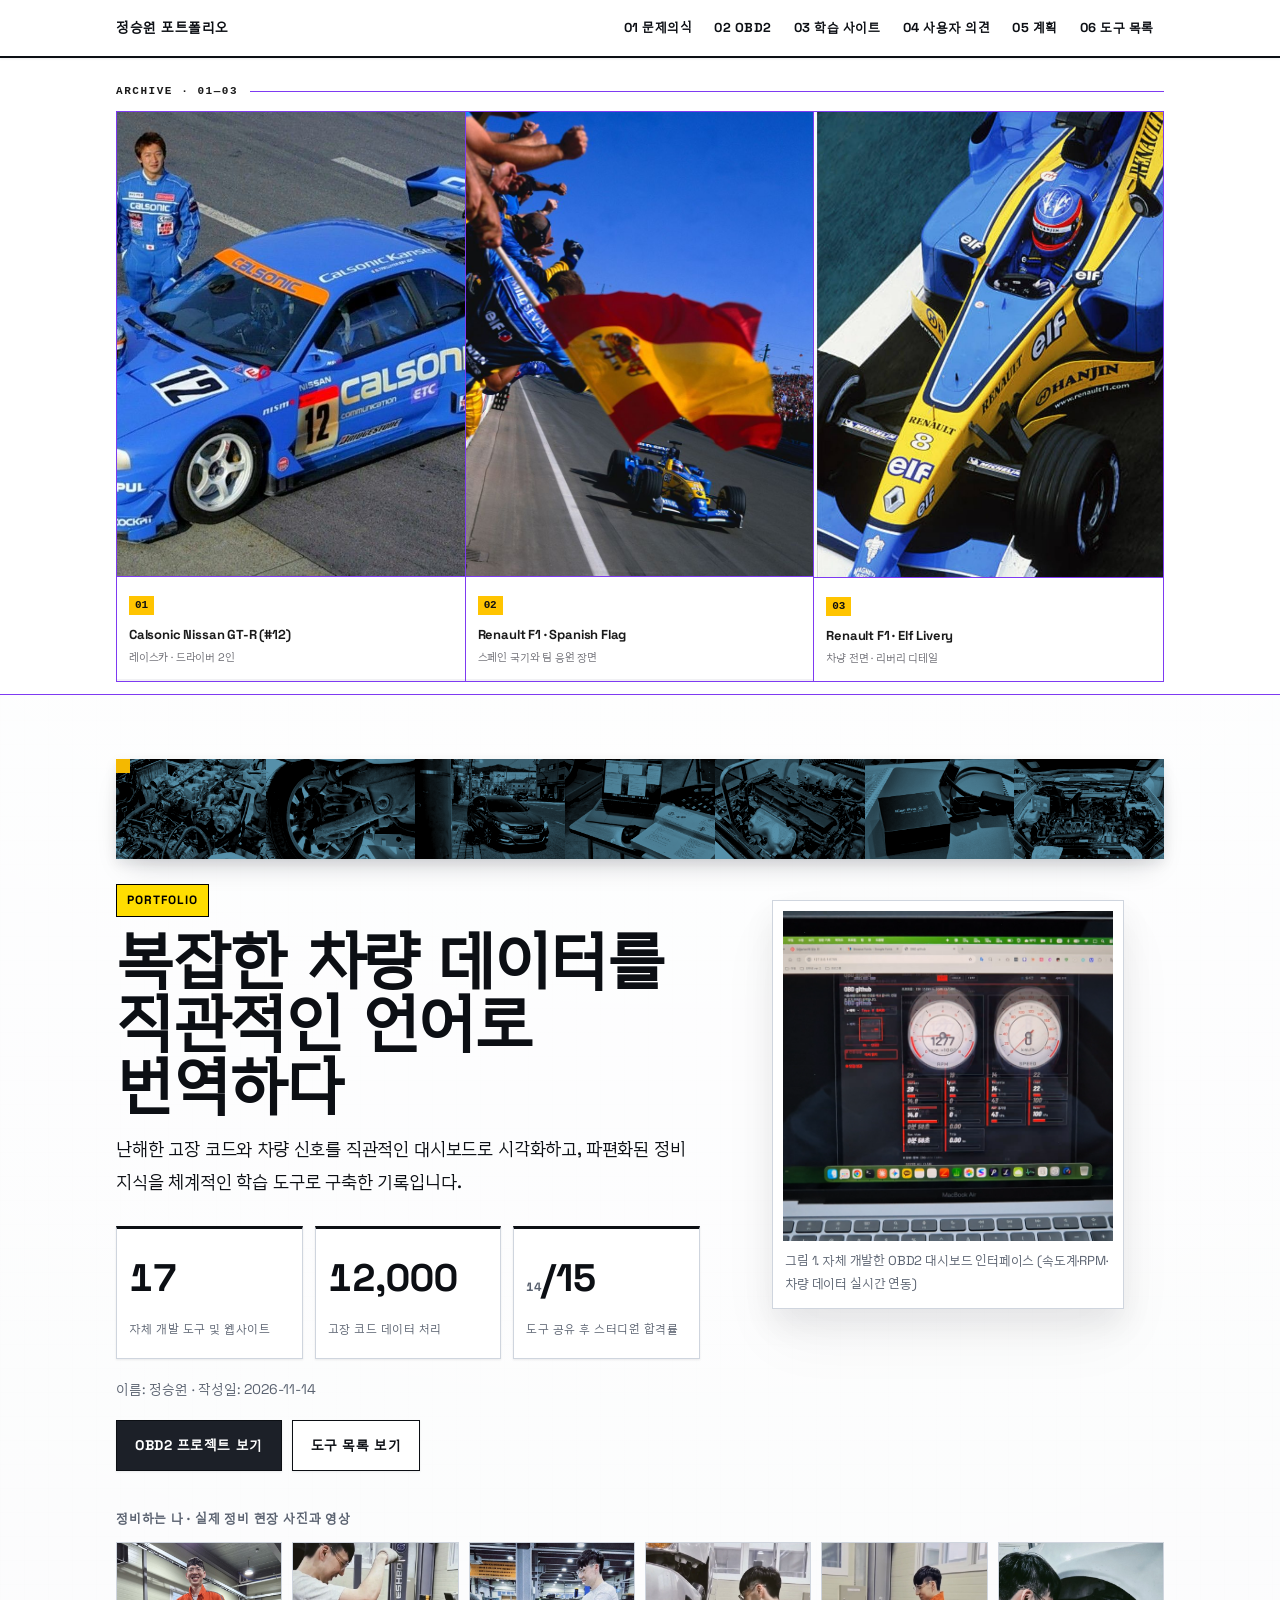
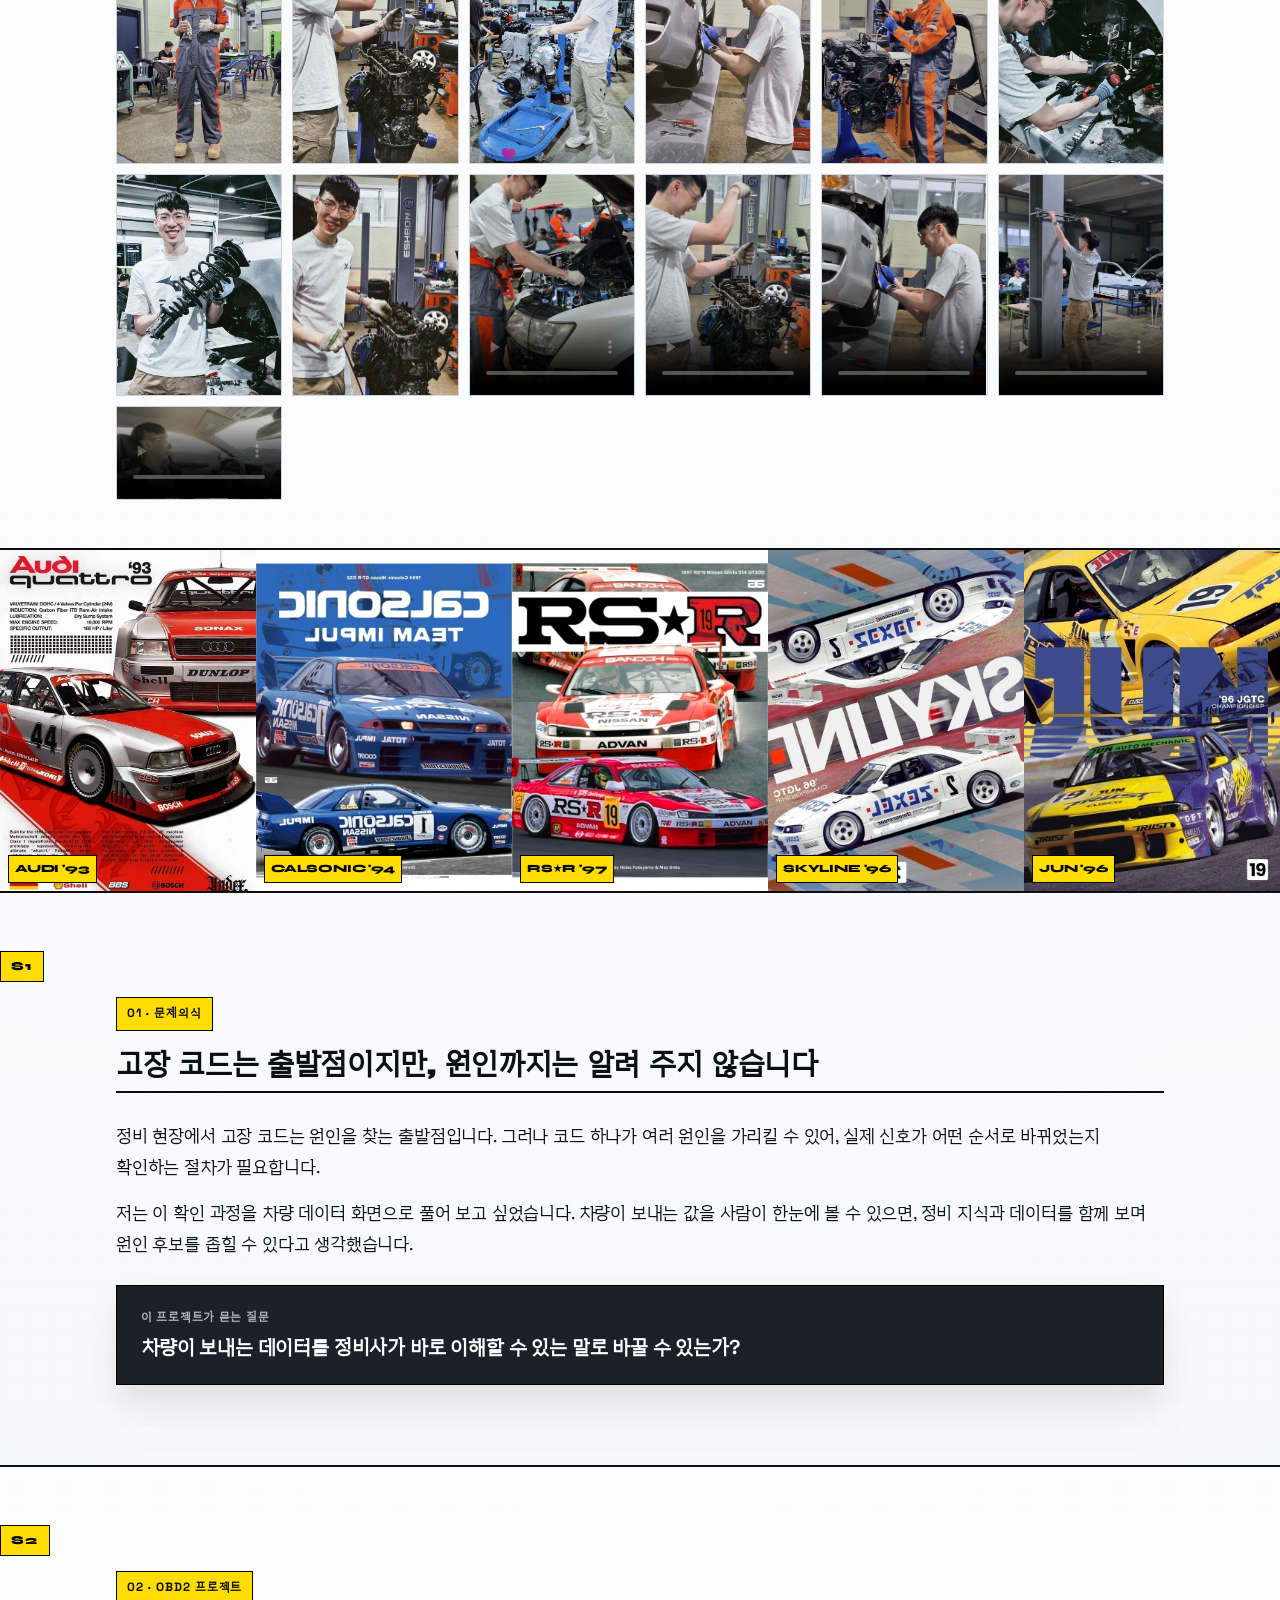
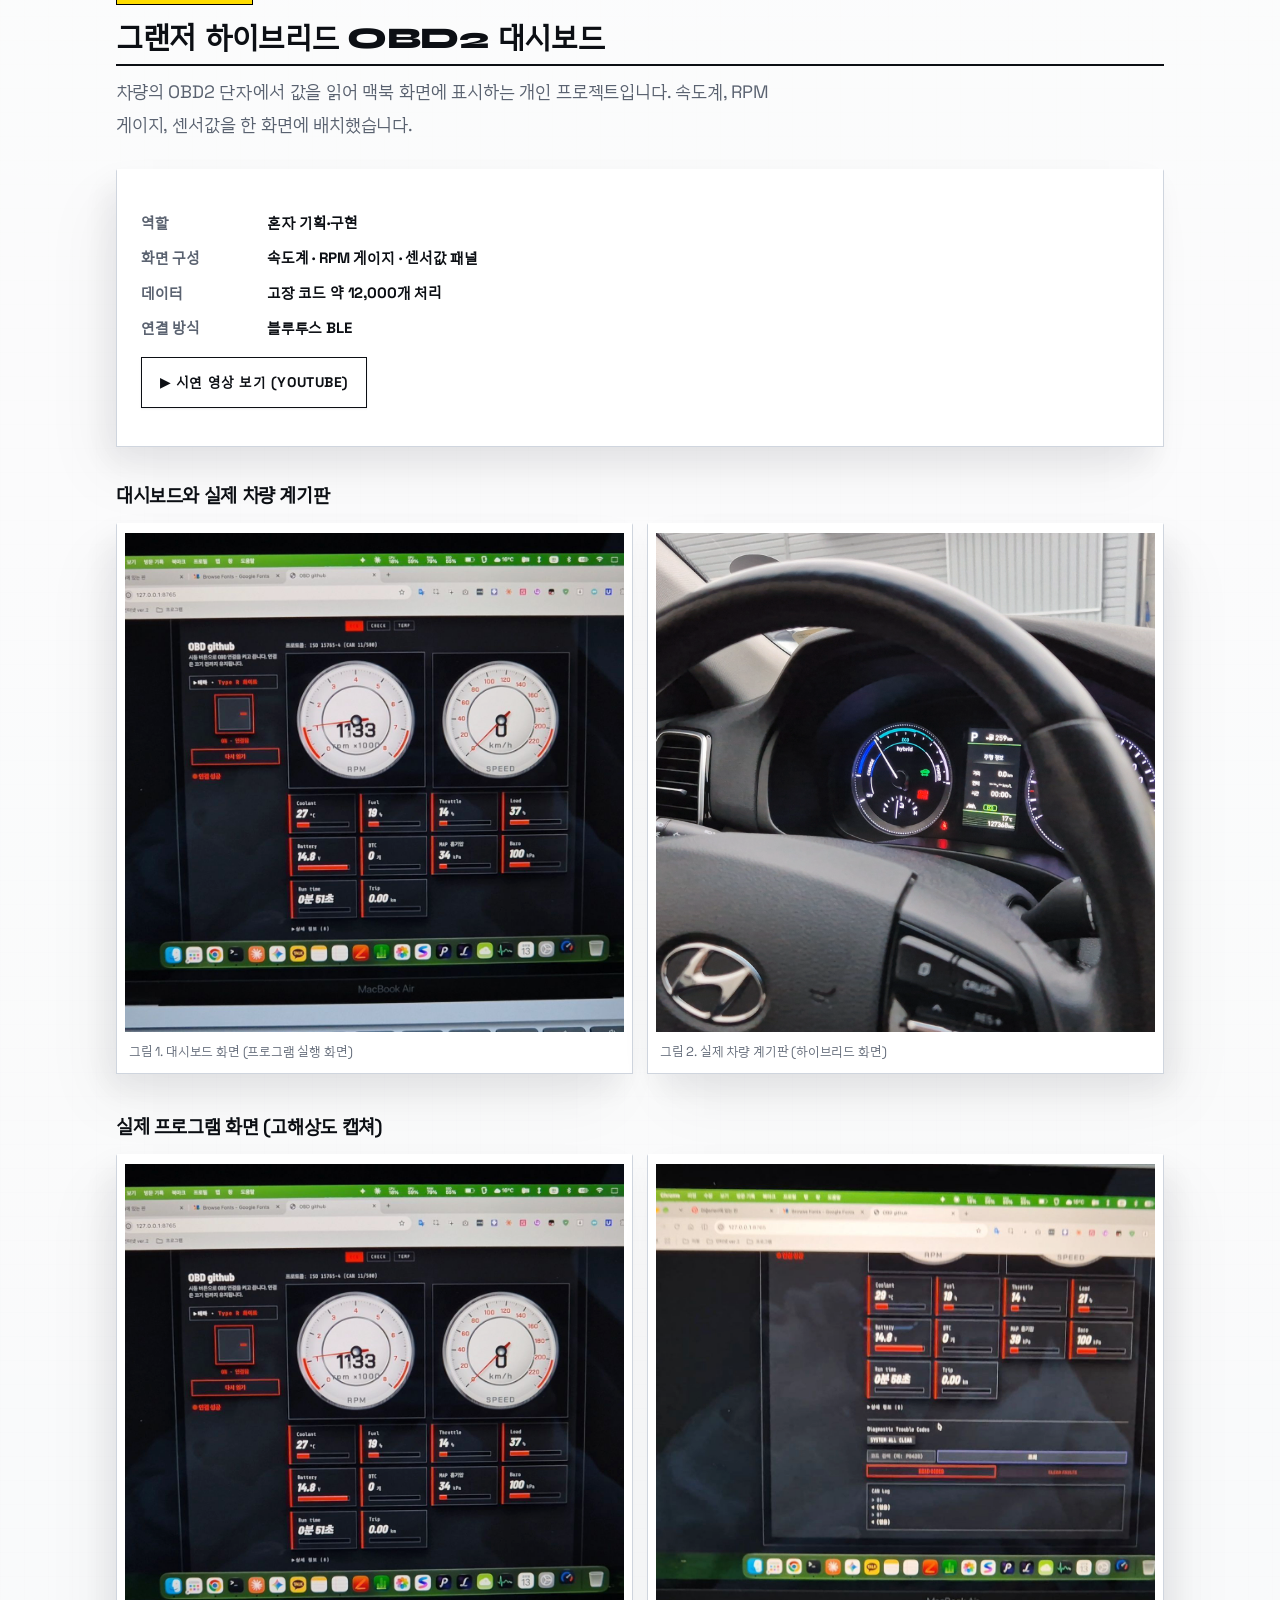
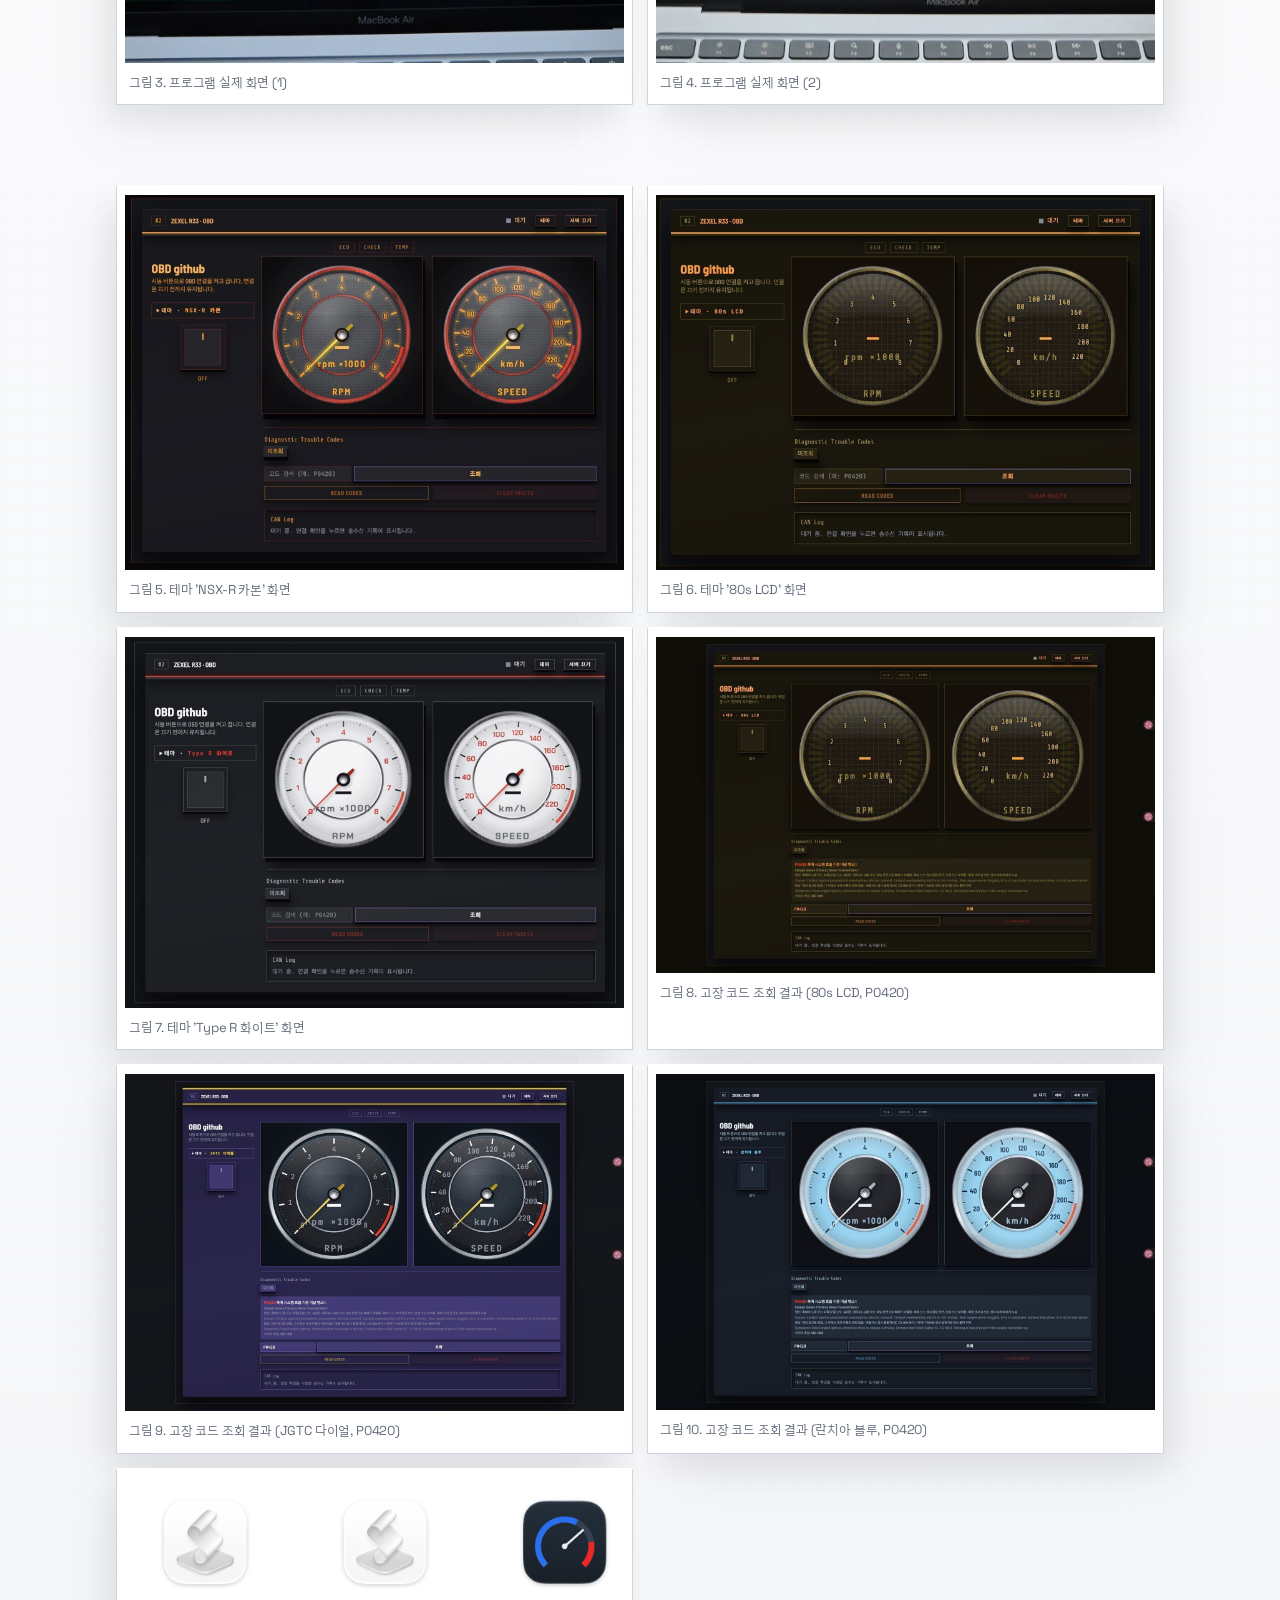
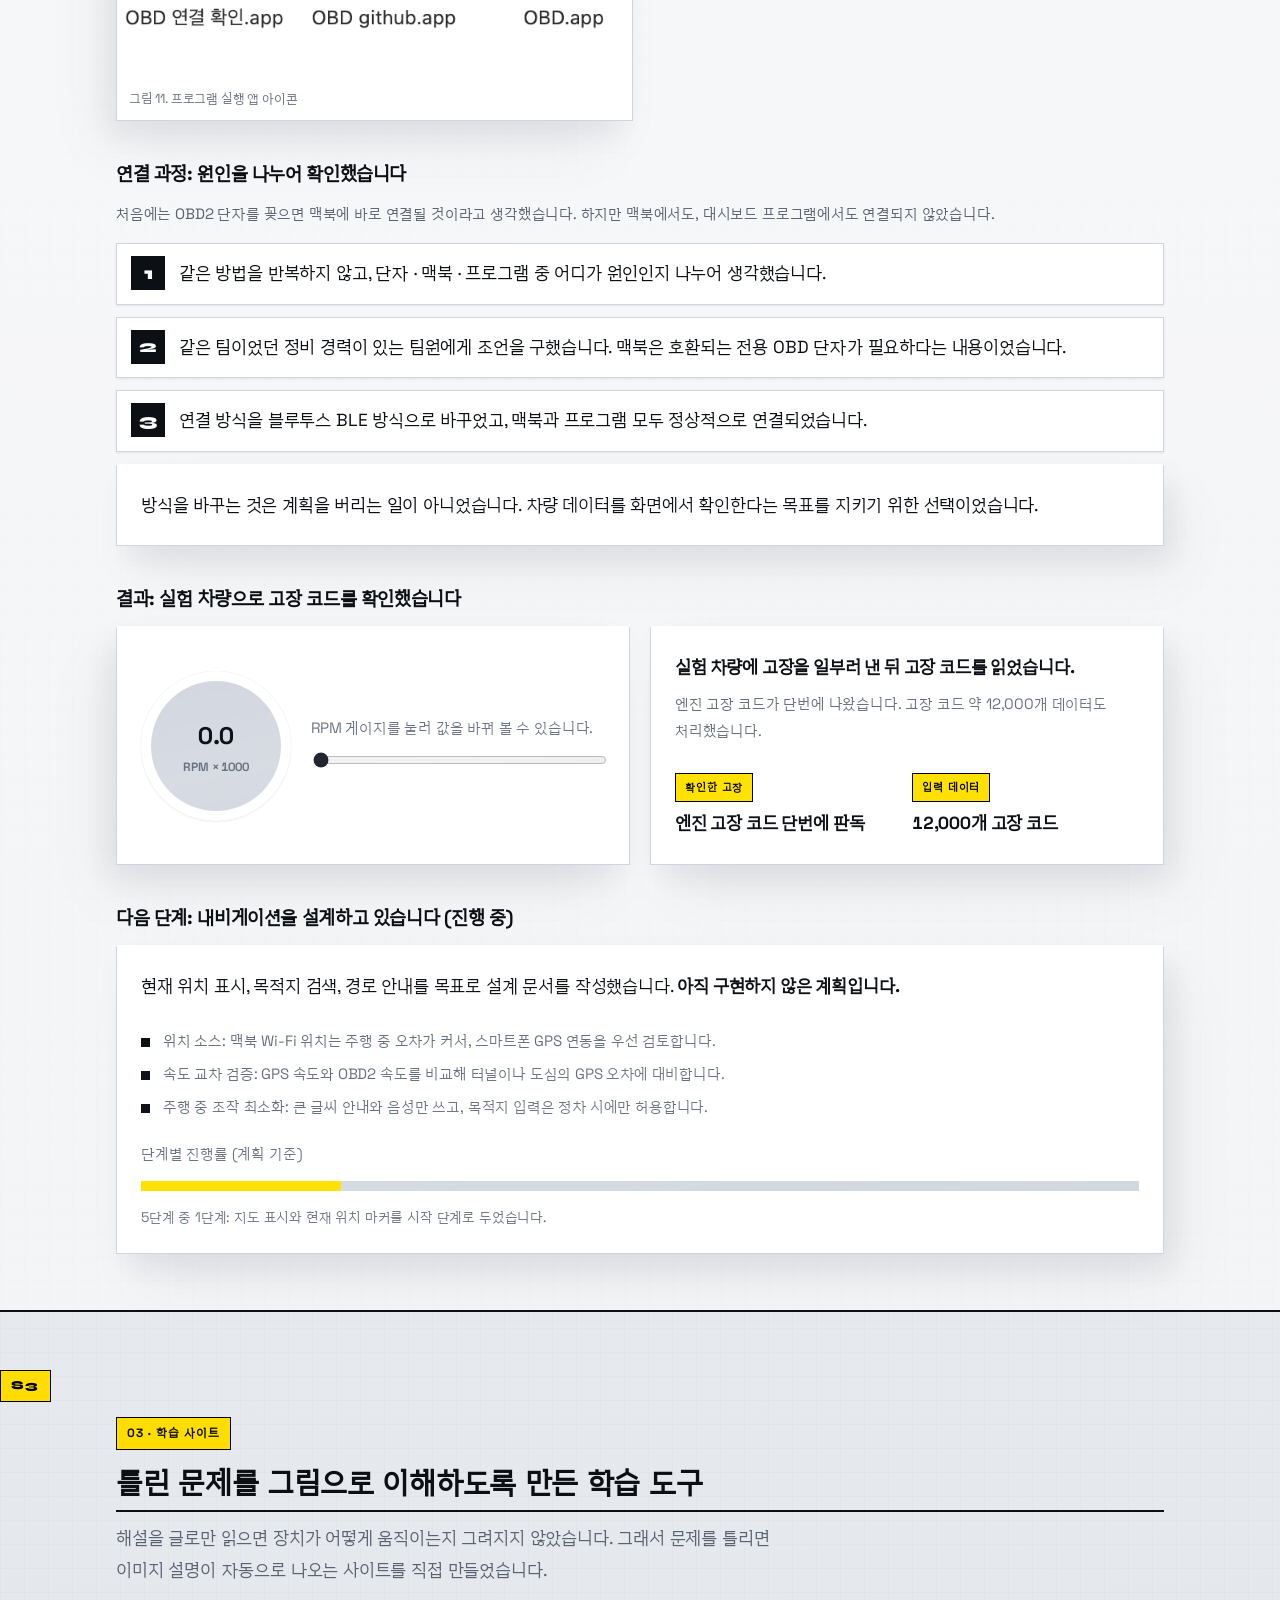
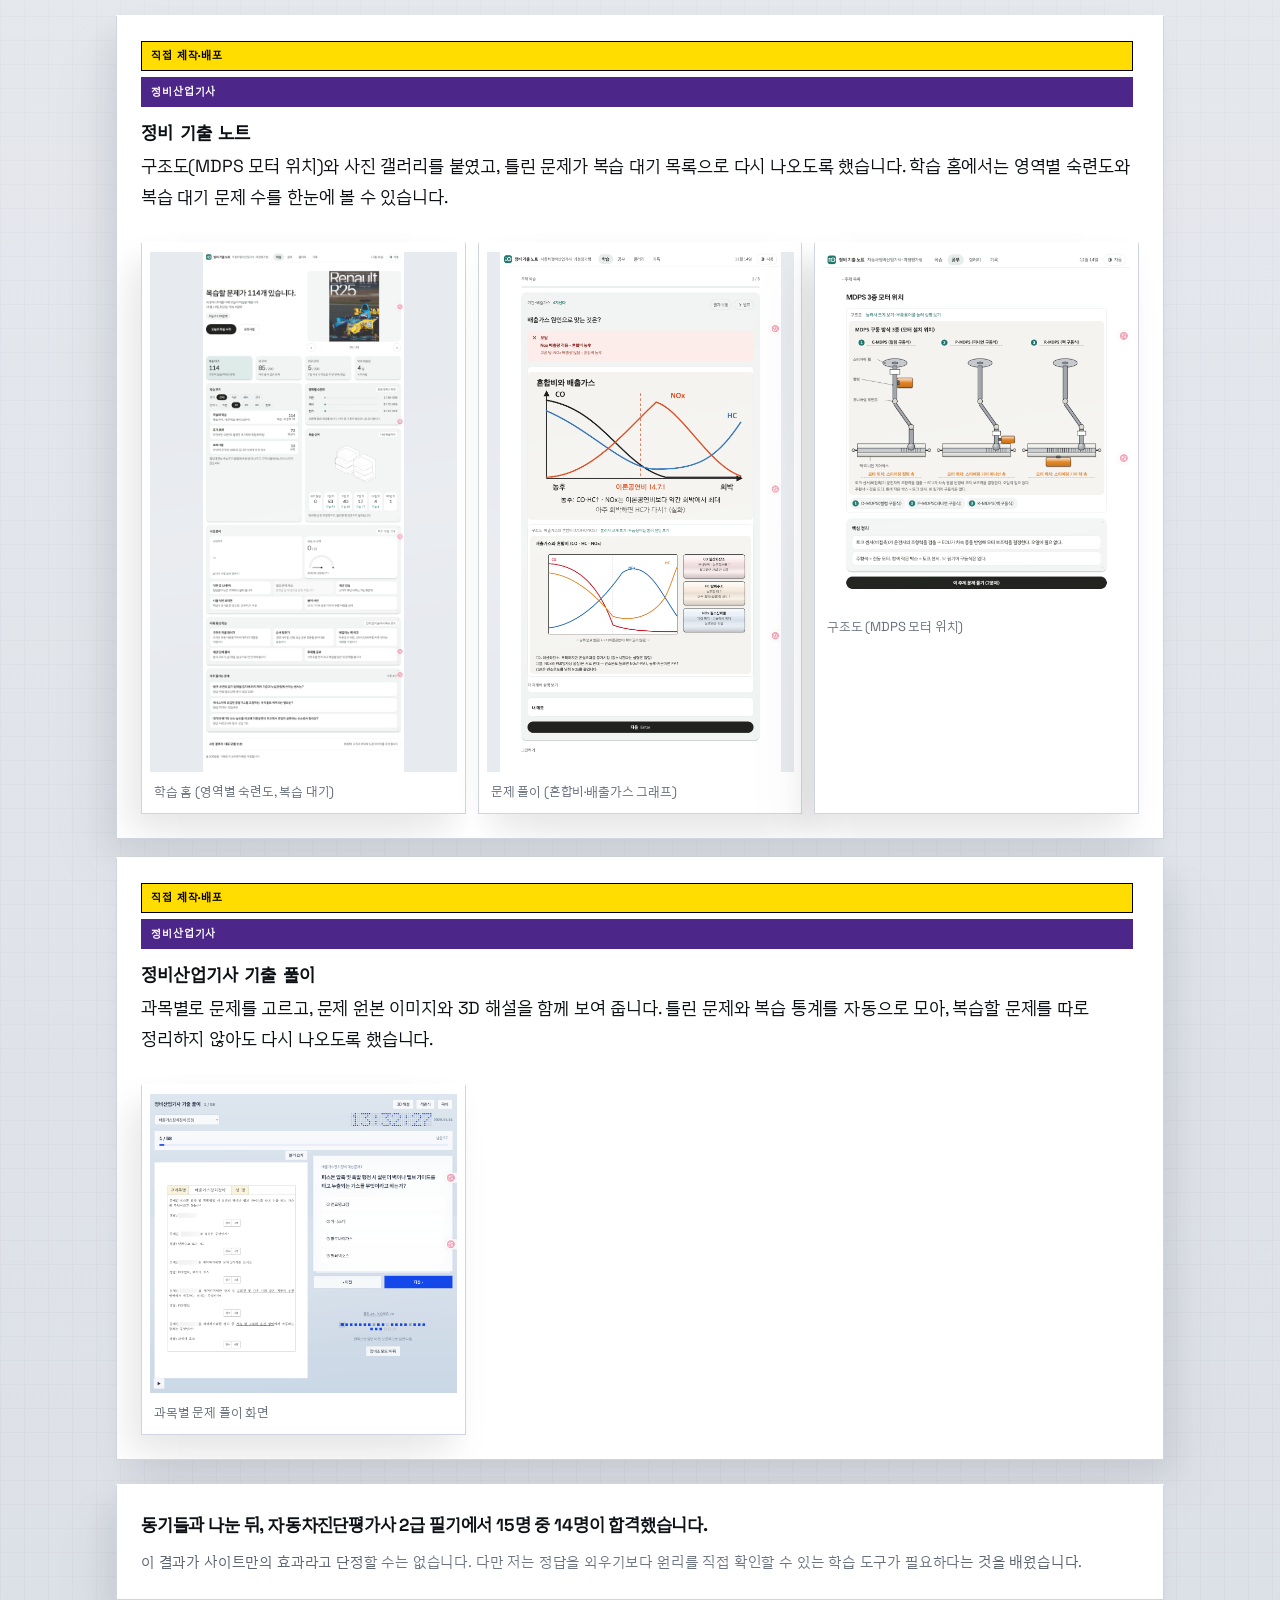
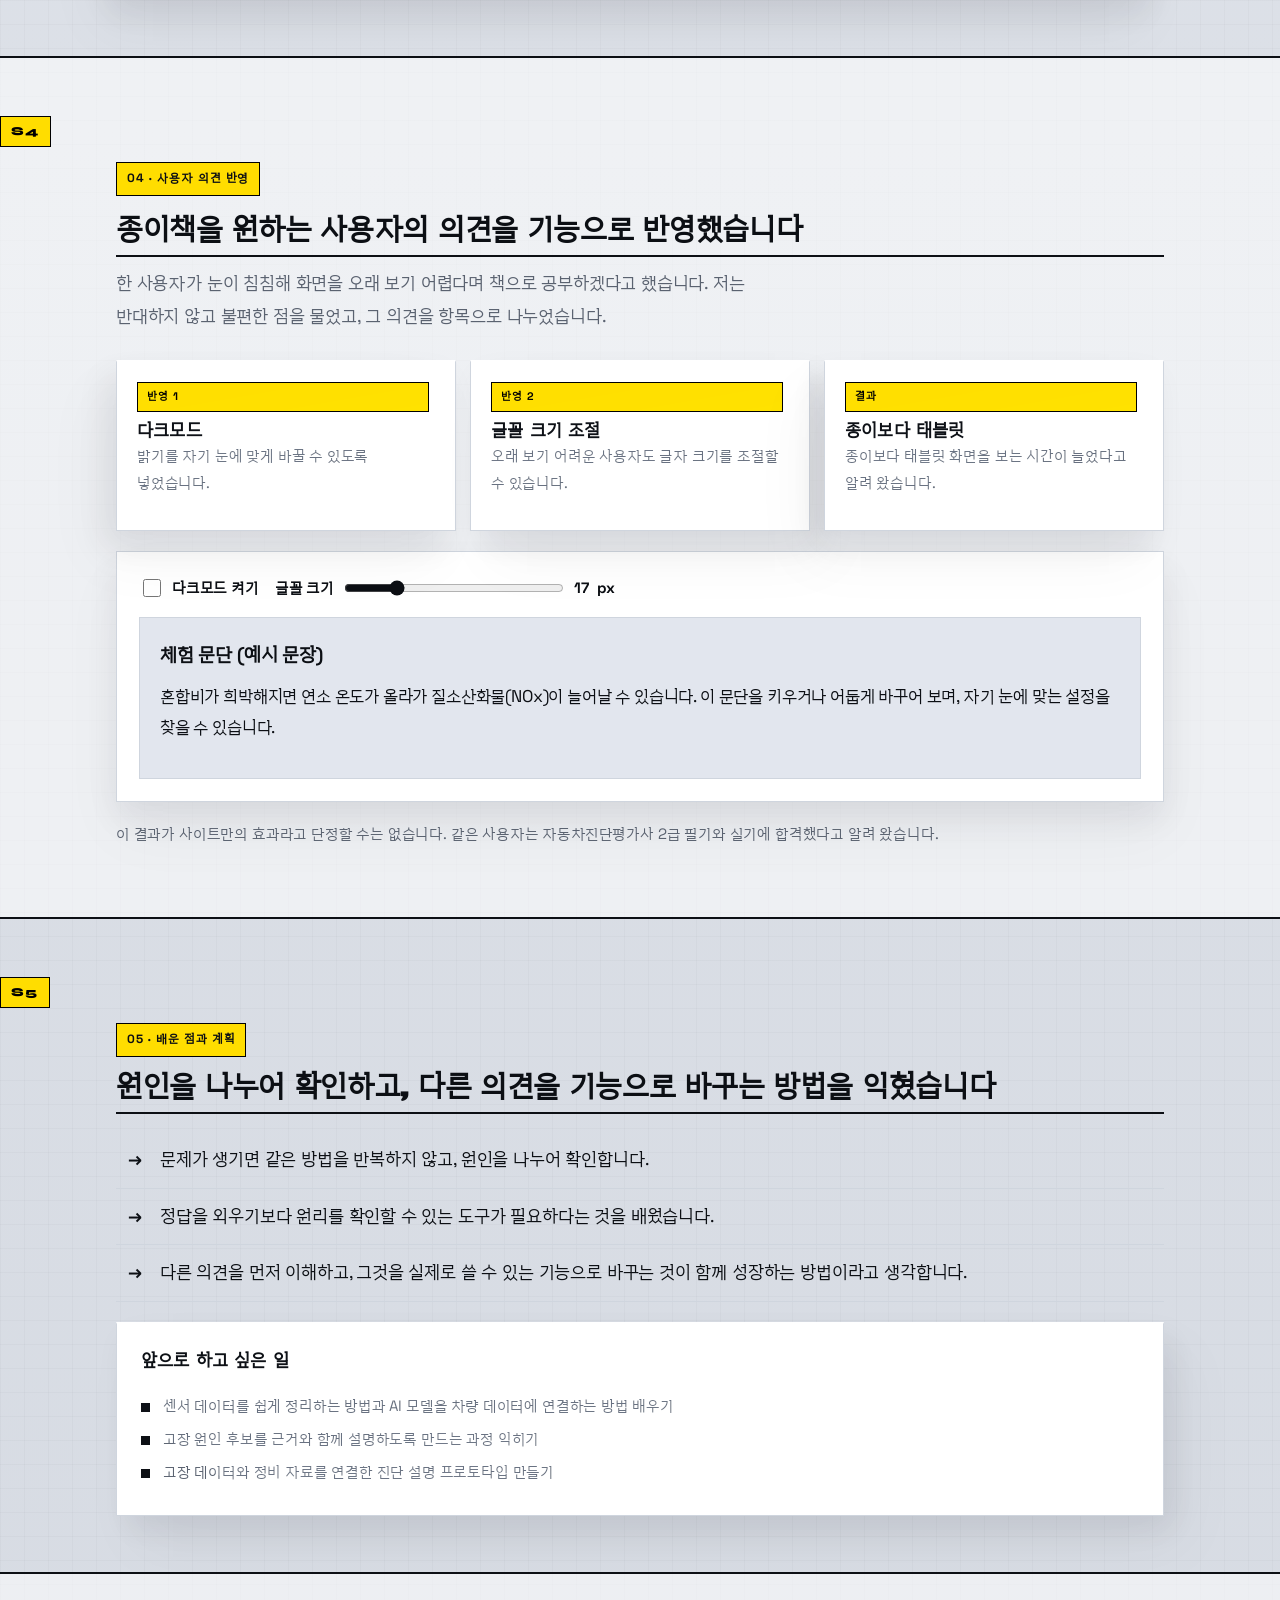
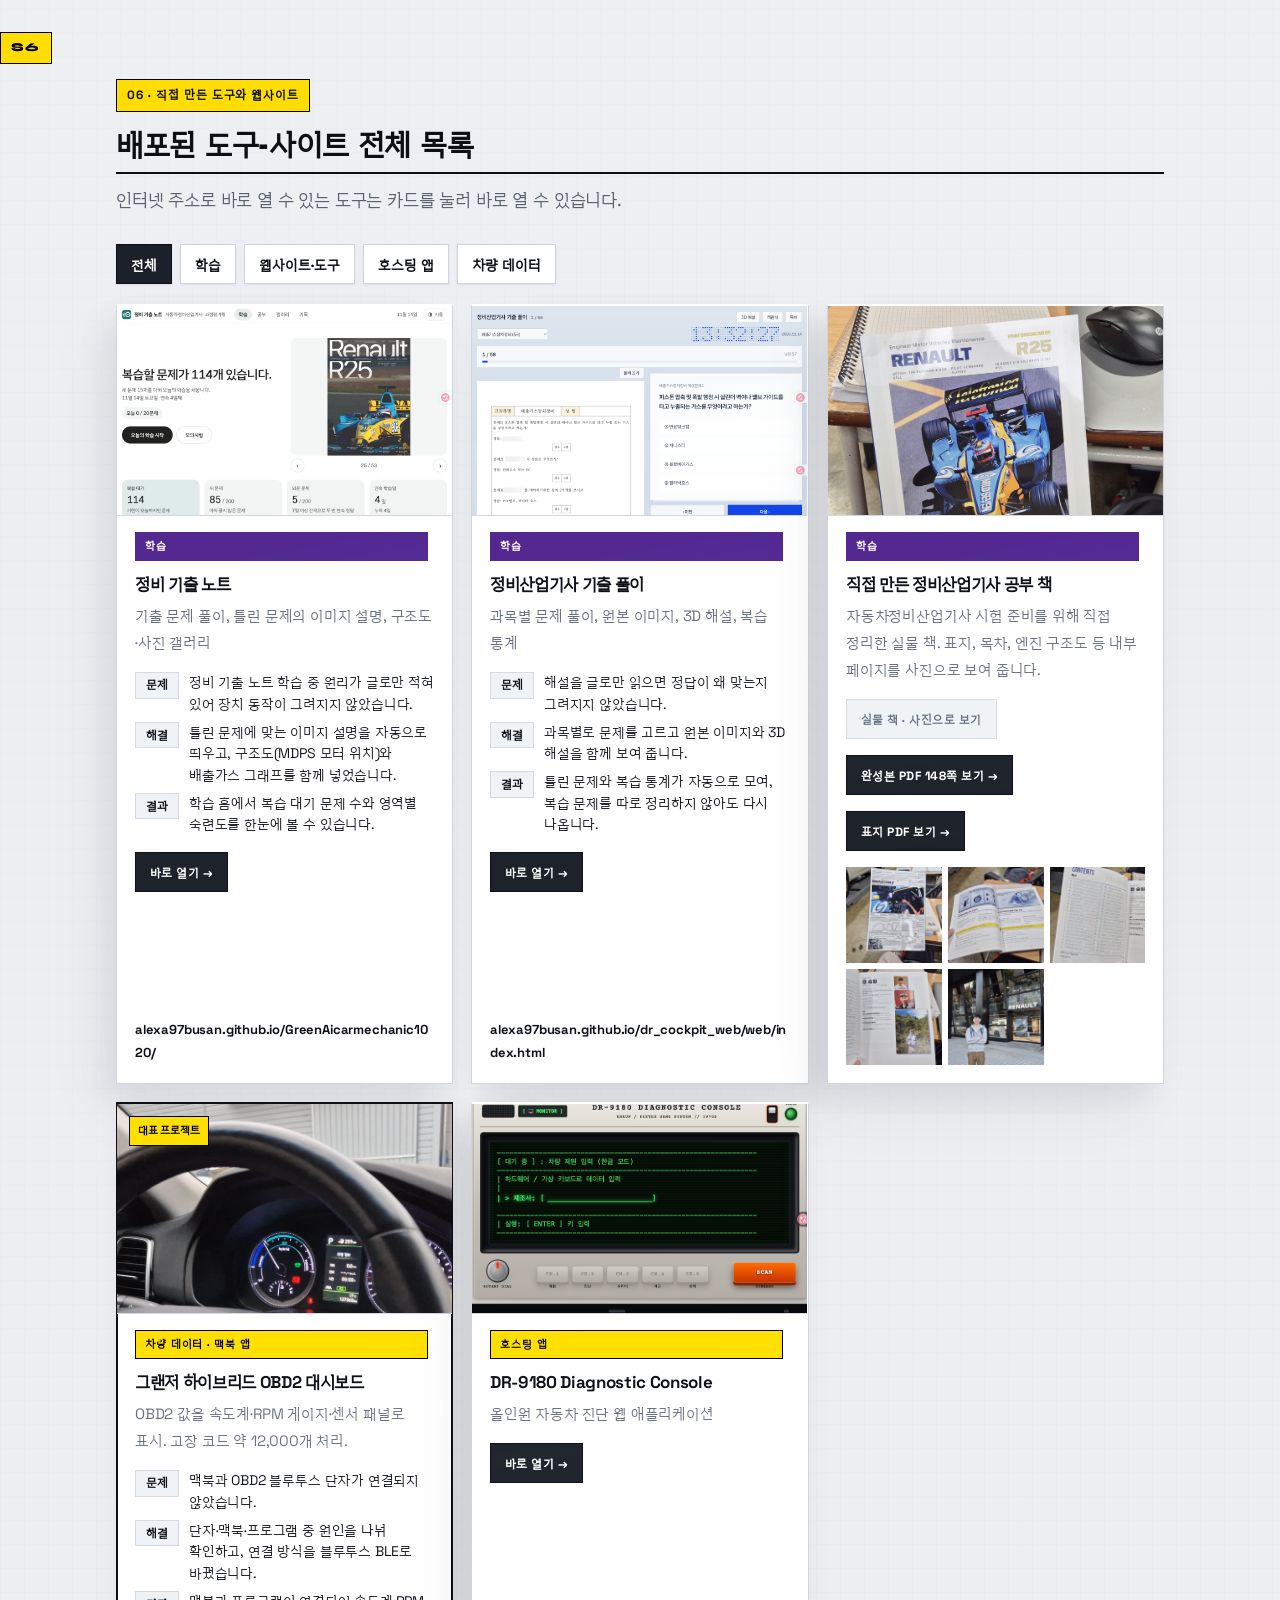
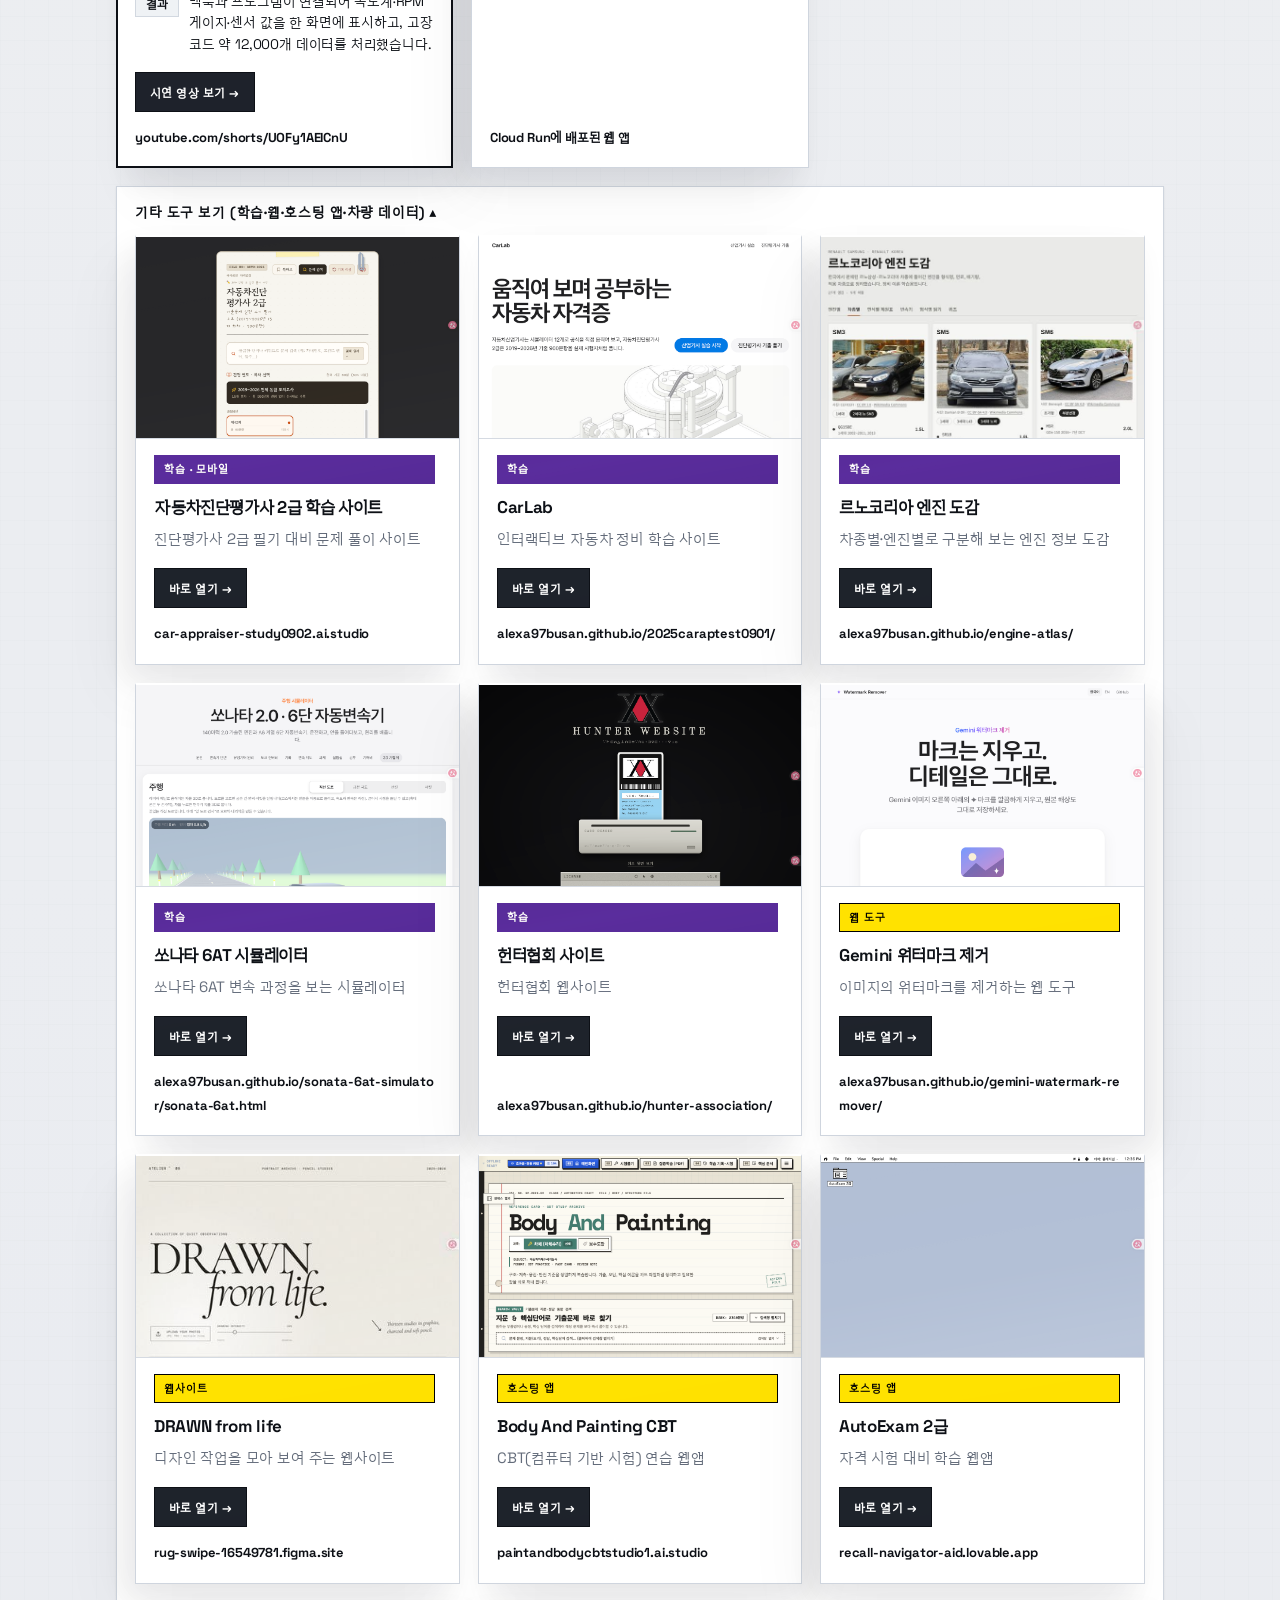
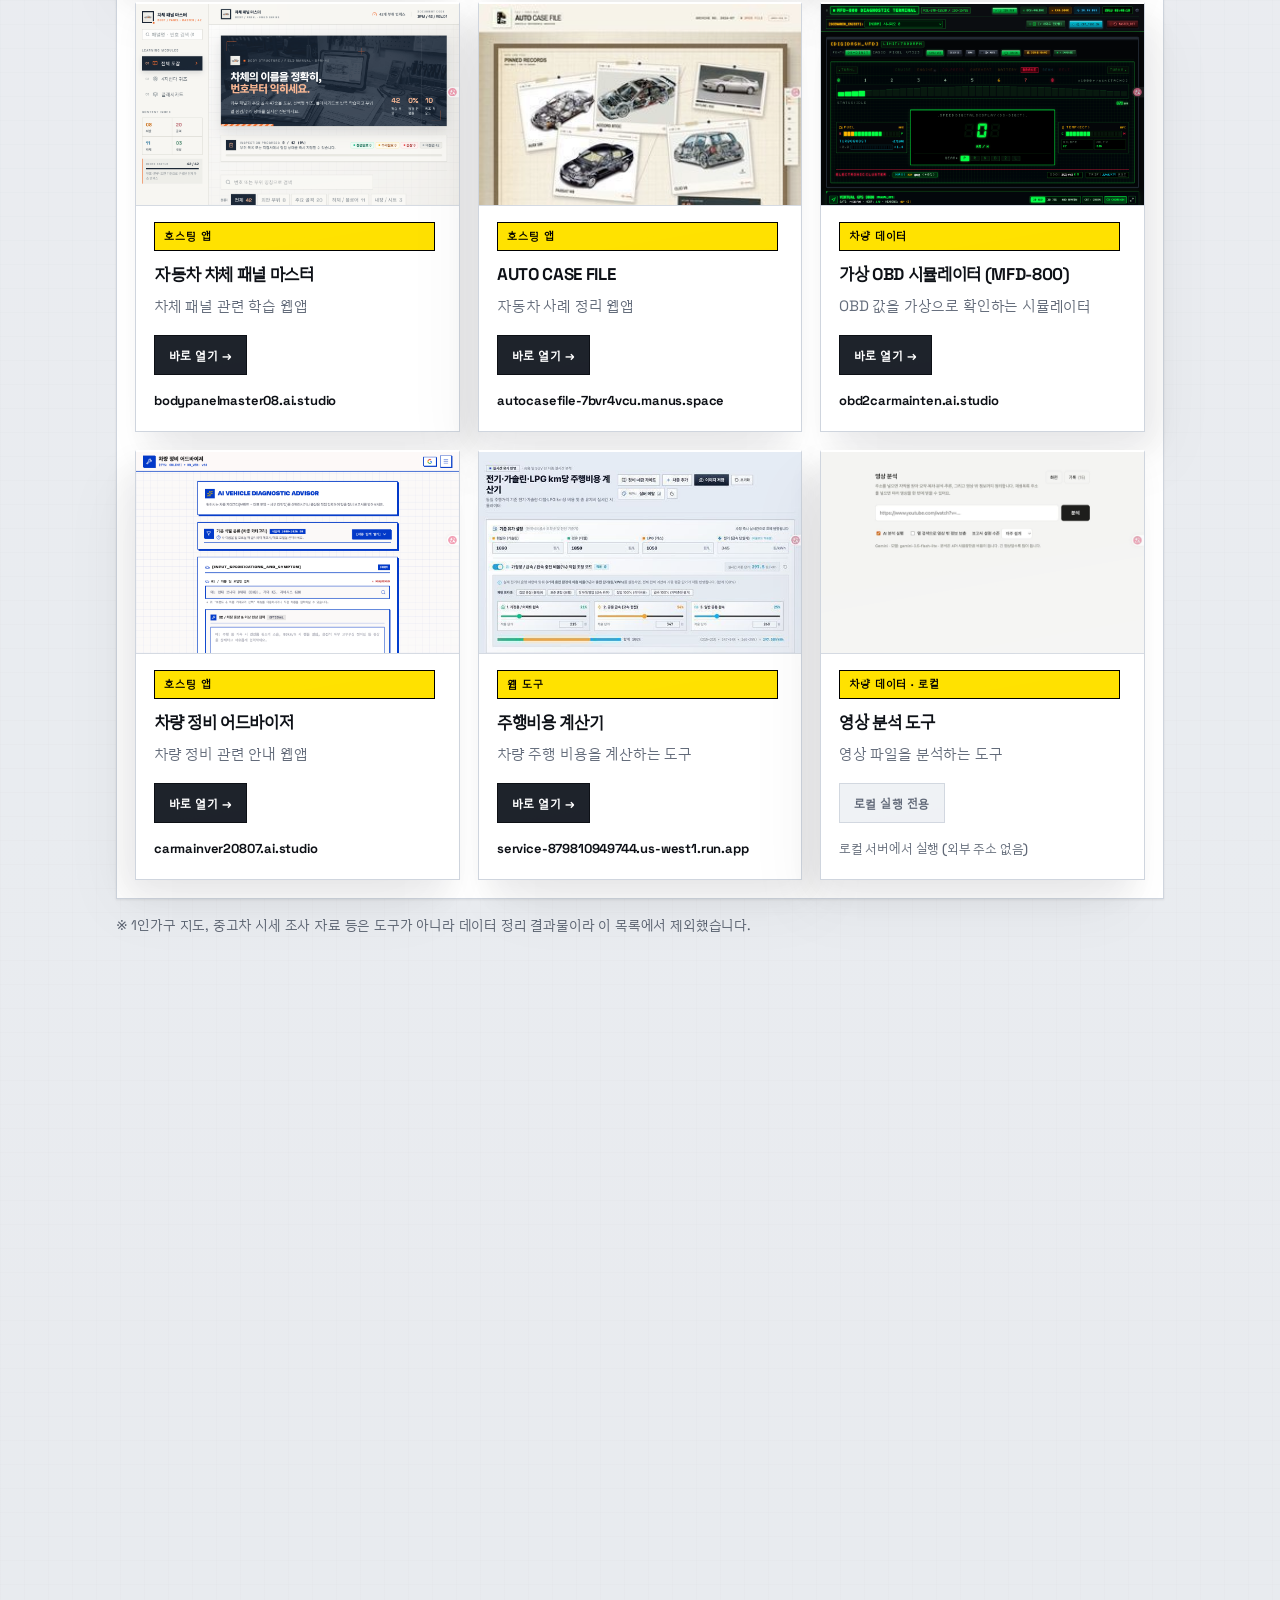
==== index.html @ 8b3c1f98 "Restyle top photo block to poster archive design Co-Authored-By: Claude Haiku 5.5 <noreply@anthropic" ====
<!doctype html>
<html lang="ko">
<head>
<meta charset="utf-8">
<meta name="viewport" content="width=device-width, initial-scale=1">
<title>정승원 포트폴리오 · 복잡한 차량 데이터를 직관적인 언어로 번역하다</title>
<meta name="description" content="정승원 포트폴리오. 직접 만든 OBD2 대시보드, 정비 학습 사이트, 배포한 웹 도구 목록.">
<link rel="stylesheet" href="motorsport.css">
</head>
<body>

<header class="topbar">
  <div class="wrap">
    <div class="brand">정승원 포트폴리오</div>
    <nav class="nav" aria-label="섹션">
      <a href="#s1">01 문제의식</a>
      <a href="#s2">02 OBD2</a>
      <a href="#s3">03 학습 사이트</a>
      <a href="#s4">04 사용자 의견</a>
      <a href="#s5">05 계획</a>
      <a href="#s6">06 도구 목록</a>
    </nav>
  </div>
  <div class="progress" id="progress"></div>
</header>

<main>

<!-- HERO TOP (poster archive style) -->
<style>
.mp-top{background:#fff;color:#1a1a1a;padding:28px 0 12px;border-bottom:1px solid #7E3AF2}
.mp-head{display:flex;align-items:center;gap:12px;margin-bottom:14px;font:600 11px/1 ui-monospace,SFMono-Regular,Menlo,monospace;letter-spacing:.14em;color:#1a1a1a}
.mp-rule{flex:1;height:1px;background:#7E3AF2}
.mp-grid{display:grid;grid-template-columns:repeat(3,1fr);border:1px solid #7E3AF2}
.mp-card{margin:0;position:relative;overflow:hidden;background:#f1f1f4;border-right:1px solid #7E3AF2}
.mp-card:last-child{border-right:0}
.mp-media{aspect-ratio:3/4;overflow:hidden}
.mp-media img{width:100%;height:100%;object-fit:cover;display:block;transition:transform .5s ease}
.mp-card:hover .mp-media img{transform:scale(1.04)}
.mp-cap{padding:10px 12px 12px;border-top:1px solid #7E3AF2;background:#fff}
.mp-id{display:inline-block;background:#FFC400;color:#111;font:700 11px/1 ui-monospace,monospace;padding:4px 6px}
.mp-cap b{display:block;margin-top:8px;font-size:13px;line-height:1.35;color:#1a1a1a}
.mp-cap em{display:block;margin-top:4px;font-style:normal;font-size:11px;color:#6b6b72}
@media (max-width:720px){.mp-grid{grid-template-columns:1fr}.mp-card{border-right:0;border-bottom:1px solid #7E3AF2}.mp-card:last-child{border-bottom:0}.mp-media{aspect-ratio:4/3}}
</style>
<section class="mp-top" aria-label="레이싱 포스터 아카이브">
  <div class="wrap">
    <div class="mp-head"><span>ARCHIVE · 01—03</span><span class="mp-rule"></span></div>
    <div class="mp-grid">
      <figure class="mp-card">
        <div class="mp-media"><img src="img/hero_calsonic.jpg" alt="Calsonic 닛산 GT-R 레이스카와 드라이버 두 명" loading="eager" data-zoom></div>
        <figcaption class="mp-cap"><span class="mp-id">01</span><b>Calsonic Nissan GT-R (#12)</b><em>레이스카 · 드라이버 2인</em></figcaption>
      </figure>
      <figure class="mp-card">
        <div class="mp-media"><img src="img/hero_flag.jpg" alt="스페인 국기를 든 팀 피트 앞 Renault F1 차량" loading="eager" data-zoom></div>
        <figcaption class="mp-cap"><span class="mp-id">02</span><b>Renault F1 · Spanish Flag</b><em>스페인 국기와 팀 응원 장면</em></figcaption>
      </figure>
      <figure class="mp-card">
        <div class="mp-media"><img src="img/hero_elf.jpg" alt="Renault F1 차량 전면 elf 리버리" loading="eager" data-zoom></div>
        <figcaption class="mp-cap"><span class="mp-id">03</span><b>Renault F1 · Elf Livery</b><em>차량 전면 · 리버리 디테일</em></figcaption>
      </figure>
    </div>
  </div>
</section>

<!-- HERO -->
<div class="hero">
  <div class="wrap">
    <div class="hero-strip" data-reveal aria-label="자동차 장비 사진">
      <figure><img src="img/strip_01.jpg" alt="자동차 엔진 사진 1" loading="eager" data-zoom></figure>
      <figure><img src="img/strip_02.jpg" alt="자동차 현가장치 사진" loading="eager" data-zoom></figure>
      <figure><img src="img/strip_03.jpg" alt="자동차 외관 사진" loading="eager" data-zoom></figure>
      <figure><img src="img/strip_04.jpg" alt="작업 장비와 교재 사진" loading="eager" data-zoom></figure>
      <figure><img src="img/strip_05.jpg" alt="자동차 엔진 사진 2" loading="eager" data-zoom></figure>
      <figure><img src="img/strip_06.jpg" alt="OBD2 스캐너 사진" loading="eager" data-zoom></figure>
      <figure><img src="img/strip_07.jpg" alt="자동차 엔진룸 사진" loading="eager" data-zoom></figure>
    </div>
  </div>
  <div class="wrap hero-grid">
    <div data-reveal>
      <span class="kicker">PORTFOLIO</span>
      <h1>복잡한 차량 데이터를 직관적인 언어로 번역하다</h1>
      <p class="lead" style="margin-top:14px">난해한 고장 코드와 차량 신호를 직관적인 대시보드로 시각화하고, 파편화된 정비 지식을 체계적인 학습 도구로 구축한 기록입니다.</p>
      <div class="stats">
        <div class="stat"><b class="count" data-count="17">0</b><span>자체 개발 도구 및 웹사이트</span></div>
        <div class="stat"><b class="count" data-count="12000">0</b><span>고장 코드 데이터 처리</span></div>
        <div class="stat"><b><span class="count" data-count="14">0</span>/15</b><span>도구 공유 후 스터디원 합격률</span></div>
      </div>
      <p class="meta">이름: 정승원 · 작성일: 2026-11-14</p>
      <div style="display:flex;gap:10px;flex-wrap:wrap;margin-top:18px">
        <a class="btn" href="#s2">OBD2 프로젝트 보기</a>
        <a class="btn ghost" href="#s6">도구 목록 보기</a>
      </div>
    </div>
    <figure class="hero-visual" data-reveal>
      <img src="img/obd_gauge.png" alt="맥북 화면의 그랜저 하이브리드 OBD2 대시보드: 속도계, RPM 게이지, 차량 데이터 패널" loading="eager" data-zoom>
      <figcaption>그림 1. 자체 개발한 OBD2 대시보드 인터페이스 (속도계·RPM·차량 데이터 실시간 연동)</figcaption>
    </figure>
  </div>

<div class="wrap maint" data-reveal>
  <p class="maint-title">정비하는 나 · 실제 정비 현장 사진과 영상</p>
  <div class="maint-grid">
    <figure><img src="img/maint_01.jpg" alt="정비 작업 모습 1" loading="lazy" data-zoom></figure>
    <figure><img src="img/maint_02.jpg" alt="정비 작업 모습 2" loading="lazy" data-zoom></figure>
    <figure><img src="img/maint_03.jpg" alt="정비 작업 모습 3" loading="lazy" data-zoom></figure>
    <figure><img src="img/maint_04.jpg" alt="정비 작업 모습 4" loading="lazy" data-zoom></figure>
    <figure><img src="img/maint_05.jpg" alt="정비 작업 모습 5" loading="lazy" data-zoom></figure>
    <figure><img src="img/maint_06.jpg" alt="정비 작업 모습 6" loading="lazy" data-zoom></figure>
    <figure><img src="img/maint_07.jpg" alt="정비 작업 모습 7" loading="lazy" data-zoom></figure>
    <figure><img src="img/maint_08.jpg" alt="정비 작업 모습 8" loading="lazy" data-zoom></figure>
    <figure><video src="img/maint_video.mp4" poster="img/maint_video_poster.jpg" autoplay muted loop playsinline controls preload="metadata" aria-label="정비 작업 영상"></video></figure>
    <figure><video src="img/maint_video_2.mp4" poster="img/maint_video_2_poster.jpg" autoplay muted loop playsinline controls preload="metadata" aria-label="정비 작업 영상 2"></video></figure>
    <figure><video src="img/maint_video_3.mp4" poster="img/maint_video_3_poster.jpg" autoplay muted loop playsinline controls preload="metadata" aria-label="정비 작업 영상 3"></video></figure>
    <figure><video src="img/maint_video_4.mp4" poster="img/maint_video_4_poster.jpg" autoplay muted loop playsinline controls preload="metadata" aria-label="정비 작업 영상 4"></video></figure>
    <figure><video src="img/maint_video_5.mp4" poster="img/maint_video_5_poster.jpg" autoplay muted loop playsinline controls preload="metadata" aria-label="정비 작업 영상 5" style="aspect-ratio:16/9"></video></figure>
  </div>
</div>
</div>

<div class="poster-strip" aria-label="Motorsport poster series">
  <figure><img src="poster/p1-audi.jpg" alt="1993 Audi 80 Quattro DTM poster"><figcaption>Audi '93</figcaption></figure>
  <figure><img src="poster/p2-calsonic.jpg" alt="1994 Calsonic Nissan GT-R R32 poster"><figcaption>Calsonic '94</figcaption></figure>
  <figure><img src="poster/p3-rsr.jpg" alt="1997 RS-R Nissan Silvia S14 poster"><figcaption>RS★R '97</figcaption></figure>
  <figure><img src="poster/p4-skyline.jpg" alt="1996 ZEXEL Nissan Skyline GT-R poster"><figcaption>Skyline '96</figcaption></figure>
  <figure><img src="poster/p5-jun.jpg" alt="1996 JUN Auto Mechanic R33 poster"><figcaption>JUN '96</figcaption></figure>
</div>

<!-- 01 -->
<section id="s1">
  <div class="wrap">
    <div class="sec-head" data-reveal>
      <span class="kicker">01 · 문제의식</span>
      <h2>고장 코드는 출발점이지만, 원인까지는 알려 주지 않습니다</h2>
    </div>
    <div data-reveal>
      <p>정비 현장에서 고장 코드는 원인을 찾는 출발점입니다. 그러나 코드 하나가 여러 원인을 가리킬 수 있어, 실제 신호가 어떤 순서로 바뀌었는지 확인하는 절차가 필요합니다.</p>
      <p>저는 이 확인 과정을 차량 데이터 화면으로 풀어 보고 싶었습니다. 차량이 보내는 값을 사람이 한눈에 볼 수 있으면, 정비 지식과 데이터를 함께 보며 원인 후보를 좁힐 수 있다고 생각했습니다.</p>
    </div>
    <div class="q" data-reveal>
      <small>이 프로젝트가 묻는 질문</small>
      차량이 보내는 데이터를 정비사가 바로 이해할 수 있는 말로 바꿀 수 있는가?
    </div>
  </div>
</section>

<!-- 02 -->
<section id="s2" style="background:var(--card)">
  <div class="wrap">
    <div class="sec-head" data-reveal>
      <span class="kicker">02 · OBD2 프로젝트</span>
      <h2>그랜저 하이브리드 OBD2 대시보드</h2>
      <p class="lead" style="margin-top:10px">차량의 OBD2 단자에서 값을 읽어 맥북 화면에 표시하는 개인 프로젝트입니다. 속도계, RPM 게이지, 센서값을 한 화면에 배치했습니다.</p>
    </div>

    <div class="two" style="grid-template-columns:1fr">
      <div class="layer card" data-reveal>
        <dl class="spec">
          <dt>역할</dt><dd>혼자 기획·구현</dd>
          <dt>화면 구성</dt><dd>속도계 · RPM 게이지 · 센서값 패널</dd>
          <dt>데이터</dt><dd>고장 코드 약 12,000개 처리</dd>
          <dt>연결 방식</dt><dd>블루투스 BLE</dd>
        </dl>
        <p style="margin-top:16px"><a class="btn ghost" href="https://youtube.com/shorts/UOFy1AEICnU" target="_blank" rel="noopener">▶ 시연 영상 보기 (YouTube)</a></p>
      </div>
    </div>

    <h3 style="margin:36px 0 14px" data-reveal>대시보드와 실제 차량 계기판</h3>
    <div class="gallery" data-reveal>
      <figure class="shot" data-zoom-wrap>
        <img src="img/obd_app_1.jpg" alt="OBD2 대시보드 프로그램 대시보드 화면" loading="lazy" data-zoom>
        <figcaption>그림 1. 대시보드 화면 (프로그램 실행 화면)</figcaption>
      </figure>
      <figure class="shot" data-zoom-wrap>
        <img src="img/obd_cluster.png" alt="실제 차량 계기판의 하이브리드 화면" loading="lazy" data-zoom>
        <figcaption>그림 2. 실제 차량 계기판 (하이브리드 화면)</figcaption>
      </figure>
    </div>

    <h3 style="margin:40px 0 14px" data-reveal>실제 프로그램 화면 (고해상도 캡쳐)</h3>
    <div class="gallery" data-reveal>
      <figure class="shot" data-zoom-wrap>
        <img src="img/obd_app_1.jpg" alt="OBD2 대시보드 프로그램 실제 화면 1" loading="lazy" data-zoom>
        <figcaption>그림 3. 프로그램 실제 화면 (1)</figcaption>
      </figure>
      <figure class="shot" data-zoom-wrap>
        <img src="img/obd_app_2.jpg" alt="OBD2 대시보드 프로그램 실제 화면 2" loading="lazy" data-zoom>
        <figcaption>그림 4. 프로그램 실제 화면 (2)</figcaption>
      </figure>
    </div>

    <h3 style="margin:40px 0 14px" data-reveal>테마별 화면과 고장 코드 조회 (고해상도 캡쳐)</h3>
    <div class="gallery" data-reveal>
      <figure class="shot" data-zoom-wrap>
        <img src="img/obd_theme_nsx.jpg" alt="OBD 프로그램 NSX-R 카본 테마 화면" loading="lazy" data-zoom>
        <figcaption>그림 5. 테마 'NSX-R 카본' 화면</figcaption>
      </figure>
      <figure class="shot" data-zoom-wrap>
        <img src="img/obd_theme_80s.jpg" alt="OBD 프로그램 80s LCD 테마 화면" loading="lazy" data-zoom>
        <figcaption>그림 6. 테마 '80s LCD' 화면</figcaption>
      </figure>
      <figure class="shot" data-zoom-wrap>
        <img src="img/obd_theme_typer.jpg" alt="OBD 프로그램 Type R 화이트 테마 화면" loading="lazy" data-zoom>
        <figcaption>그림 7. 테마 'Type R 화이트' 화면</figcaption>
      </figure>
      <figure class="shot" data-zoom-wrap>
        <img src="img/obd_theme_80s_dtc.jpg" alt="80s LCD 테마에서 고장 코드 P0420이 조회된 화면" loading="lazy" data-zoom>
        <figcaption>그림 8. 고장 코드 조회 결과 (80s LCD, P0420)</figcaption>
      </figure>
      <figure class="shot" data-zoom-wrap>
        <img src="img/obd_theme_jgtc_dtc.jpg" alt="JGTC 다이얼 테마에서 고장 코드 P0420이 조회된 화면" loading="lazy" data-zoom>
        <figcaption>그림 9. 고장 코드 조회 결과 (JGTC 다이얼, P0420)</figcaption>
      </figure>
      <figure class="shot" data-zoom-wrap>
        <img src="img/obd_theme_lancia_dtc.jpg" alt="란치아 블루 테마에서 고장 코드 P0420이 조회된 화면" loading="lazy" data-zoom>
        <figcaption>그림 10. 고장 코드 조회 결과 (란치아 블루, P0420)</figcaption>
      </figure>
      <figure class="shot" data-zoom-wrap>
        <img src="img/obd_apps.png" alt="OBD 프로그램 실행 앱 아이콘" loading="lazy" data-zoom>
        <figcaption>그림 11. 프로그램 실행 앱 아이콘</figcaption>
      </figure>
    </div>

    <h3 style="margin:40px 0 14px" data-reveal>연결 과정: 원인을 나누어 확인했습니다</h3>
    <p class="muted" data-reveal>처음에는 OBD2 단자를 꽂으면 맥북에 바로 연결될 것이라고 생각했습니다. 하지만 맥북에서도, 대시보드 프로그램에서도 연결되지 않았습니다.</p>
    <ol class="steps" style="margin-top:16px" data-reveal>
      <li>같은 방법을 반복하지 않고, 단자 · 맥북 · 프로그램 중 어디가 원인인지 나누어 생각했습니다.</li>
      <li>같은 팀이었던 정비 경력이 있는 팀원에게 조언을 구했습니다. 맥북은 호환되는 전용 OBD 단자가 필요하다는 내용이었습니다.</li>
      <li>연결 방식을 블루투스 BLE 방식으로 바꾸었고, 맥북과 프로그램 모두 정상적으로 연결되었습니다.</li>
    </ol>
    <div class="card" style="margin-top:8px" data-reveal>
      <p style="margin:0">방식을 바꾸는 것은 계획을 버리는 일이 아니었습니다. 차량 데이터를 화면에서 확인한다는 목표를 지키기 위한 선택이었습니다.</p>
    </div>

    <h3 style="margin:40px 0 14px" data-reveal>결과: 실험 차량으로 고장 코드를 확인했습니다</h3>
    <div class="two" data-reveal>
      <div class="card gauge-demo" style="justify-content:space-around">
        <div>
          <div class="rpm" id="rpm" style="--p:0"><span><span id="rpmVal">0</span><small>RPM × 1000</small></span></div>
        </div>
        <div style="flex:1;min-width:200px">
          <p class="muted" style="margin-bottom:6px">RPM 게이지를 눌러 값을 바꿔 볼 수 있습니다.</p>
          <input type="range" id="rpmRange" min="0" max="7" step="0.1" value="0" aria-label="RPM 조절" style="width:100%;accent-color:var(--accent)">
        </div>
      </div>
      <div class="card">
        <p style="margin-bottom:6px"><b>실험 차량에 고장을 일부러 낸 뒤 고장 코드를 읽었습니다.</b></p>
        <p class="muted">엔진 고장 코드가 단번에 나왔습니다. 고장 코드 약 12,000개 데이터도 처리했습니다.</p>
        <div style="display:grid;grid-template-columns:1fr 1fr;gap:10px;margin-top:12px">
          <div><span class="tag green">확인한 고장</span><br><b>엔진 고장 코드 단번에 판독</b></div>
          <div><span class="tag">입력 데이터</span><br><b class="count"><span data-count="12000">0</span>개 고장 코드</b></div>
        </div>
      </div>
    </div>

    <h3 style="margin:40px 0 14px" data-reveal>다음 단계: 내비게이션을 설계하고 있습니다 (진행 중)</h3>
    <div class="card" data-reveal>
      <p>현재 위치 표시, 목적지 검색, 경로 안내를 목표로 설계 문서를 작성했습니다. <b>아직 구현하지 않은 계획입니다.</b></p>
      <ul class="checks">
        <li>위치 소스: 맥북 Wi-Fi 위치는 주행 중 오차가 커서, 스마트폰 GPS 연동을 우선 검토합니다.</li>
        <li>속도 교차 검증: GPS 속도와 OBD2 속도를 비교해 터널이나 도심의 GPS 오차에 대비합니다.</li>
        <li>주행 중 조작 최소화: 큰 글씨 안내와 음성만 쓰고, 목적지 입력은 정차 시에만 허용합니다.</li>
      </ul>
      <p class="muted" style="margin:14px 0 6px">단계별 진행률 (계획 기준)</p>
      <div class="bar amber" style="--w:20%"><span data-w="20%"></span></div>
      <p class="muted" style="font-size:14px;margin:0">5단계 중 1단계: 지도 표시와 현재 위치 마커를 시작 단계로 두었습니다.</p>
    </div>
  </div>
</section>

<!-- 03 -->
<section id="s3">
  <div class="wrap">
    <div class="sec-head" data-reveal>
      <span class="kicker">03 · 학습 사이트</span>
      <h2>틀린 문제를 그림으로 이해하도록 만든 학습 도구</h2>
      <p class="lead" style="margin-top:10px">해설을 글로만 읽으면 장치가 어떻게 움직이는지 그려지지 않았습니다. 그래서 문제를 틀리면 이미지 설명이 자동으로 나오는 사이트를 직접 만들었습니다.</p>
    </div>

    <div class="study">
      <article class="layer card" data-reveal>
        <span class="tag">직접 제작·배포</span> <span class="tag purple">정비산업기사</span>
        <h3 style="margin:8px 0 6px">정비 기출 노트</h3>
        <p>구조도(MDPS 모터 위치)와 사진 갤러리를 붙였고, 틀린 문제가 복습 대기 목록으로 다시 나오도록 했습니다. 학습 홈에서는 영역별 숙련도와 복습 대기 문제 수를 한눈에 볼 수 있습니다.</p>
        <div class="shot-row" style="margin-top:14px">
          <figure class="shot"><img src="img/note_home.png" alt="정비 기출 노트 학습 홈: 영역별 숙련도와 복습 대기 문제" loading="lazy" data-zoom><figcaption>학습 홈 (영역별 숙련도, 복습 대기)</figcaption></figure>
          <figure class="shot"><img src="img/note_study.png" alt="문제 풀이 화면: 혼합비와 배출가스 그래프" loading="lazy" data-zoom><figcaption>문제 풀이 (혼합비·배출가스 그래프)</figcaption></figure>
          <figure class="shot"><img src="img/note_structure.png" alt="구조도: MDPS 모터 위치" loading="lazy" data-zoom><figcaption>구조도 (MDPS 모터 위치)</figcaption></figure>
        </div>
      </article>

      <article class="layer card" data-reveal>
        <span class="tag">직접 제작·배포</span> <span class="tag purple">정비산업기사</span>
        <h3 style="margin:8px 0 6px">정비산업기사 기출 풀이</h3>
        <p>과목별로 문제를 고르고, 문제 원본 이미지와 3D 해설을 함께 보여 줍니다. 틀린 문제와 복습 통계를 자동으로 모아, 복습할 문제를 따로 정리하지 않아도 다시 나오도록 했습니다.</p>
        <div class="shot-row" style="margin-top:14px">
          <figure class="shot"><img src="img/dr_cockpit.png" alt="정비산업기사 기출 풀이 사이트 화면" loading="lazy" data-zoom><figcaption>과목별 문제 풀이 화면</figcaption></figure>
        </div>
      </article>
    </div>

    <div class="card" style="margin-top:24px" data-reveal>
      <p style="margin-bottom:6px"><b>동기들과 나눈 뒤, 자동차진단평가사 2급 필기에서 15명 중 14명이 합격했습니다.</b></p>
      <p class="muted" style="margin:0">이 결과가 사이트만의 효과라고 단정할 수는 없습니다. 다만 저는 정답을 외우기보다 원리를 직접 확인할 수 있는 학습 도구가 필요하다는 것을 배웠습니다.</p>
    </div>
  </div>
</section>

<!-- 04 -->
<section id="s4" style="background:var(--card)">
  <div class="wrap">
    <div class="sec-head" data-reveal>
      <span class="kicker">04 · 사용자 의견 반영</span>
      <h2>종이책을 원하는 사용자의 의견을 기능으로 반영했습니다</h2>
      <p class="lead" style="margin-top:10px">한 사용자가 눈이 침침해 화면을 오래 보기 어렵다며 책으로 공부하겠다고 했습니다. 저는 반대하지 않고 불편한 점을 물었고, 그 의견을 항목으로 나누었습니다.</p>
    </div>

    <div class="reflect">
      <div class="card" data-reveal><span class="tag amber">반영 1</span><h3>다크모드</h3><p class="muted">밝기를 자기 눈에 맞게 바꿀 수 있도록 넣었습니다.</p></div>
      <div class="card" data-reveal><span class="tag amber">반영 2</span><h3>글꼴 크기 조절</h3><p class="muted">오래 보기 어려운 사용자도 글자 크기를 조절할 수 있습니다.</p></div>
      <div class="card" data-reveal><span class="tag green">결과</span><h3>종이보다 태블릿</h3><p class="muted">종이보다 태블릿 화면을 보는 시간이 늘었다고 알려 왔습니다.</p></div>
    </div>

    <div class="demo" data-reveal aria-label="다크모드와 글꼴 크기 체험">
      <div class="demo-controls">
        <label><input type="checkbox" id="darkToggle"> 다크모드 켜기</label>
        <label>글꼴 크기 <input type="range" id="fsRange" min="15" max="24" value="17" aria-label="글꼴 크기"> <span id="fsVal">17</span>px</label>
      </div>
      <div class="demo-text" id="demoText">
        <h4>체험 문단 (예시 문장)</h4>
        <p>혼합비가 희박해지면 연소 온도가 올라가 질소산화물(NOx)이 늘어날 수 있습니다. 이 문단을 키우거나 어둡게 바꾸어 보며, 자기 눈에 맞는 설정을 찾을 수 있습니다.</p>
      </div>
    </div>

    <p class="muted" style="margin-top:18px">이 결과가 사이트만의 효과라고 단정할 수는 없습니다. 같은 사용자는 자동차진단평가사 2급 필기와 실기에 합격했다고 알려 왔습니다.</p>
  </div>
</section>

<!-- 05 -->
<section id="s5">
  <div class="wrap two" style="grid-template-columns:1fr">
    <div data-reveal>
      <span class="kicker">05 · 배운 점과 계획</span>
      <h2 style="margin-bottom:18px">원인을 나누어 확인하고, 다른 의견을 기능으로 바꾸는 방법을 익혔습니다</h2>
      <ul class="plan" style="margin:0">
        <li>문제가 생기면 같은 방법을 반복하지 않고, 원인을 나누어 확인합니다.</li>
        <li>정답을 외우기보다 원리를 확인할 수 있는 도구가 필요하다는 것을 배웠습니다.</li>
        <li>다른 의견을 먼저 이해하고, 그것을 실제로 쓸 수 있는 기능으로 바꾸는 것이 함께 성장하는 방법이라고 생각합니다.</li>
      </ul>
    </div>
    <div class="card" data-reveal>
      <h3 style="margin-bottom:10px">앞으로 하고 싶은 일</h3>
      <ul class="checks">
        <li>센서 데이터를 쉽게 정리하는 방법과 AI 모델을 차량 데이터에 연결하는 방법 배우기</li>
        <li>고장 원인 후보를 근거와 함께 설명하도록 만드는 과정 익히기</li>
        <li>고장 데이터와 정비 자료를 연결한 진단 설명 프로토타입 만들기</li>
      </ul>
    </div>
  </div>
</section>

<!-- 06 -->
<section id="s6" style="background:var(--card)">
  <div class="wrap">
    <div class="sec-head" data-reveal>
      <span class="kicker">06 · 직접 만든 도구와 웹사이트</span>
      <h2>배포된 도구·사이트 전체 목록</h2>
      <p class="lead" style="margin-top:10px">인터넷 주소로 바로 열 수 있는 도구는 카드를 눌러 바로 열 수 있습니다.</p>
    </div>

    <div class="filters" role="group" aria-label="분류 필터" data-reveal>
      <button type="button" data-filter="all" aria-pressed="true">전체</button>
      <button type="button" data-filter="study" aria-pressed="false">학습</button>
      <button type="button" data-filter="web" aria-pressed="false">웹사이트·도구</button>
      <button type="button" data-filter="app" aria-pressed="false">호스팅 앱</button>
      <button type="button" data-filter="car" aria-pressed="false">차량 데이터</button>
    </div>

    <div class="tools" id="tools">

      <!-- 대표 작업 -->
      <a class="tile" data-cat="study" href="https://alexa97busan.github.io/GreenAicarmechanic1020/" target="_blank" rel="noopener">
        <div class="thumb"><img src="img/note_home.png" alt="정비 기출 노트 학습 홈 화면" loading="lazy"></div>
        <div class="body"><span class="tag purple">학습</span><h3>정비 기출 노트</h3><p>기출 문제 풀이, 틀린 문제의 이미지 설명, 구조도·사진 갤러리</p><ul class="psr"><li><b>문제</b>정비 기출 노트 학습 중 원리가 글로만 적혀 있어 장치 동작이 그려지지 않았습니다.</li><li><b>해결</b>틀린 문제에 맞는 이미지 설명을 자동으로 띄우고, 구조도(MDPS 모터 위치)와 배출가스 그래프를 함께 넣었습니다.</li><li><b>결과</b>학습 홈에서 복습 대기 문제 수와 영역별 숙련도를 한눈에 볼 수 있습니다.</li></ul><span class="open">바로 열기 →</span><span class="addr">alexa97busan.github.io/GreenAicarmechanic1020/</span></div>
      </a>
      <a class="tile" data-cat="study" href="https://alexa97busan.github.io/dr_cockpit_web/web/index.html" target="_blank" rel="noopener">
        <div class="thumb"><img src="img/dr_cockpit.png" alt="정비산업기사 기출 풀이 화면" loading="lazy"></div>
        <div class="body"><span class="tag purple">학습</span><h3>정비산업기사 기출 풀이</h3><p>과목별 문제 풀이, 원본 이미지, 3D 해설, 복습 통계</p><ul class="psr"><li><b>문제</b>해설을 글로만 읽으면 정답이 왜 맞는지 그려지지 않았습니다.</li><li><b>해결</b>과목별로 문제를 고르고 원본 이미지와 3D 해설을 함께 보여 줍니다.</li><li><b>결과</b>틀린 문제와 복습 통계가 자동으로 모여, 복습 문제를 따로 정리하지 않아도 다시 나옵니다.</li></ul><span class="open">바로 열기 →</span><span class="addr">alexa97busan.github.io/dr_cockpit_web/web/index.html</span></div>
      </a>
      <article class="tile" data-cat="study">
        <div class="thumb"><img src="img/book_cover.jpg" alt="직접 만든 자동차정비산업기사 공부 책 표지" loading="lazy" data-zoom></div>
        <div class="body"><span class="tag purple">학습</span><h3>직접 만든 정비산업기사 공부 책</h3><p>자동차정비산업기사 시험 준비를 위해 직접 정리한 실물 책. 표지, 목차, 엔진 구조도 등 내부 페이지를 사진으로 보여 줍니다.</p><span class="open ghost">실물 책 · 사진으로 보기</span><a class="open" href="book/book_body.pdf" target="_blank" rel="noopener">완성본 PDF 148쪽 보기 →</a><a class="open" href="book/book_cover.pdf" target="_blank" rel="noopener">표지 PDF 보기 →</a><div class="book-strip" style="display:grid;grid-template-columns:repeat(3,1fr);gap:6px;margin-top:10px"><img src="img/book_r25.jpg" alt="공부 책 내지 1" loading="lazy" data-zoom><img src="img/book_engine.jpg" alt="공부 책 엔진 구조도 페이지" loading="lazy" data-zoom><img src="img/book_contents.jpg" alt="공부 책 목차 페이지" loading="lazy" data-zoom><img src="img/book_photo_1.jpg" alt="공부 책 작업 사진 1" loading="lazy" data-zoom><img src="img/book_photo_2.jpg" alt="공부 책 작업 사진 2" loading="lazy" data-zoom></div></div>
      </article>
      <article class="tile featured" data-cat="car">
        <span class="badge">대표 프로젝트</span>
        <div class="thumb"><img src="img/obd_cluster.png" alt="그랜저 하이브리드 OBD2 대시보드 화면" loading="lazy"></div>
        <div class="body"><span class="tag green">차량 데이터 · 맥북 앱</span><h3>그랜저 하이브리드 OBD2 대시보드</h3><p>OBD2 값을 속도계·RPM 게이지·센서 패널로 표시. 고장 코드 약 12,000개 처리.</p><ul class="psr"><li><b>문제</b>맥북과 OBD2 블루투스 단자가 연결되지 않았습니다.</li><li><b>해결</b>단자·맥북·프로그램 중 원인을 나눠 확인하고, 연결 방식을 블루투스 BLE로 바꿨습니다.</li><li><b>결과</b>맥북과 프로그램이 연결되어 속도계·RPM 게이지·센서 값을 한 화면에 표시하고, 고장 코드 약 12,000개 데이터를 처리했습니다.</li></ul><a class="open" href="https://youtube.com/shorts/UOFy1AEICnU" target="_blank" rel="noopener">시연 영상 보기 →</a><span class="addr">youtube.com/shorts/UOFy1AEICnU</span></div>
      </article>
      <a class="tile" data-cat="app" href="https://genai-app-dr-9100diagnosticconsole-1-178627094570-703848041581.us-central1.run.app/" target="_blank" rel="noopener">
        <div class="thumb"><img src="img/dr9180.png" alt="DR-9180 Diagnostic Console 실제 화면" loading="lazy" data-zoom></div>
        <div class="body"><span class="tag amber">호스팅 앱</span><h3>DR-9180 Diagnostic Console</h3><p>올인원 자동차 진단 웹 애플리케이션</p><span class="open">바로 열기 →</span><span class="addr">Cloud Run에 배포된 웹 앱</span></div>
      </a>

      <details class="more" open>
        <summary>기타 도구 보기 (학습·웹·호스팅 앱·차량 데이터)</summary>
        <div class="tools more-grid">
      <a class="tile" data-cat="study" href="https://car-appraiser-study0902.ai.studio" target="_blank" rel="noopener">
        <div class="thumb"><img src="img/appraiser.png" alt="자동차진단평가사 2급 학습 사이트 화면" loading="lazy"></div>
        <div class="body"><span class="tag purple">학습 · 모바일</span><h3>자동차진단평가사 2급 학습 사이트</h3><p>진단평가사 2급 필기 대비 문제 풀이 사이트</p><span class="open">바로 열기 →</span><span class="addr">car-appraiser-study0902.ai.studio</span></div>
      </a>
      <a class="tile" data-cat="study" href="https://alexa97busan.github.io/2025caraptest0901/" target="_blank" rel="noopener">
        <div class="thumb"><img src="img/carlab.png" alt="CarLab 인터랙티브 자동차 정비 학습 화면" loading="lazy"></div>
        <div class="body"><span class="tag purple">학습</span><h3>CarLab</h3><p>인터랙티브 자동차 정비 학습 사이트</p><span class="open">바로 열기 →</span><span class="addr">alexa97busan.github.io/2025caraptest0901/</span></div>
      </a>
      <a class="tile" data-cat="study" href="https://alexa97busan.github.io/engine-atlas/" target="_blank" rel="noopener">
        <div class="thumb"><img src="img/engine_car.jpg" alt="르노코리아 엔진 도감 차종별 탭" loading="lazy"></div>
        <div class="body"><span class="tag purple">학습</span><h3>르노코리아 엔진 도감</h3><p>차종별·엔진별로 구분해 보는 엔진 정보 도감</p><span class="open">바로 열기 →</span><span class="addr">alexa97busan.github.io/engine-atlas/</span></div>
      </a>
      <a class="tile" data-cat="study" href="https://alexa97busan.github.io/sonata-6at-simulator/sonata-6at.html" target="_blank" rel="noopener">
        <div class="thumb"><img src="img/sonata.png" alt="쏘나타 6AT 시뮬레이터 화면" loading="lazy"></div>
        <div class="body"><span class="tag purple">학습</span><h3>쏘나타 6AT 시뮬레이터</h3><p>쏘나타 6AT 변속 과정을 보는 시뮬레이터</p><span class="open">바로 열기 →</span><span class="addr">alexa97busan.github.io/sonata-6at-simulator/sonata-6at.html</span></div>
      </a>
      <a class="tile" data-cat="study" href="https://alexa97busan.github.io/hunter-association/" target="_blank" rel="noopener">
        <div class="thumb"><img src="img/hunter.png" alt="헌터협회 사이트 화면" loading="lazy"></div>
        <div class="body"><span class="tag purple">학습</span><h3>헌터협회 사이트</h3><p>헌터협회 웹사이트</p><span class="open">바로 열기 →</span><span class="addr">alexa97busan.github.io/hunter-association/</span></div>
      </a>
      <a class="tile" data-cat="web" href="https://alexa97busan.github.io/gemini-watermark-remover/" target="_blank" rel="noopener">
        <div class="thumb"><img src="img/gemini.png" alt="Gemini 워터마크 제거 웹 도구 화면" loading="lazy"></div>
        <div class="body"><span class="tag teal">웹 도구</span><h3>Gemini 워터마크 제거</h3><p>이미지의 워터마크를 제거하는 웹 도구</p><span class="open">바로 열기 →</span><span class="addr">alexa97busan.github.io/gemini-watermark-remover/</span></div>
      </a>
      <a class="tile" data-cat="web" href="https://rug-swipe-16549781.figma.site" target="_blank" rel="noopener">
        <div class="thumb"><img src="img/drawn.jpg" alt="DRAWN from life 디자인 웹사이트 화면" loading="lazy"></div>
        <div class="body"><span class="tag teal">웹사이트</span><h3>DRAWN from life</h3><p>디자인 작업을 모아 보여 주는 웹사이트</p><span class="open">바로 열기 →</span><span class="addr">rug-swipe-16549781.figma.site</span></div>
      </a>
      <a class="tile" data-cat="app" href="https://paintandbodycbtstudio1.ai.studio" target="_blank" rel="noopener">
        <div class="thumb"><img src="img/paint_cbt.png" alt="Body And Painting CBT 연습 웹앱 화면" loading="lazy"></div>
        <div class="body"><span class="tag amber">호스팅 앱</span><h3>Body And Painting CBT</h3><p>CBT(컴퓨터 기반 시험) 연습 웹앱</p><span class="open">바로 열기 →</span><span class="addr">paintandbodycbtstudio1.ai.studio</span></div>
      </a>
      <a class="tile" data-cat="app" href="https://recall-navigator-aid.lovable.app" target="_blank" rel="noopener">
        <div class="thumb"><img src="img/autoexam.png" alt="AutoExam 2급 웹앱 화면" loading="lazy"></div>
        <div class="body"><span class="tag amber">호스팅 앱</span><h3>AutoExam 2급</h3><p>자격 시험 대비 학습 웹앱</p><span class="open">바로 열기 →</span><span class="addr">recall-navigator-aid.lovable.app</span></div>
      </a>
      <a class="tile" data-cat="app" href="https://bodypanelmaster08.ai.studio" target="_blank" rel="noopener">
        <div class="thumb"><img src="img/panel.png" alt="자동차 차체 패널 마스터 화면" loading="lazy"></div>
        <div class="body"><span class="tag amber">호스팅 앱</span><h3>자동차 차체 패널 마스터</h3><p>차체 패널 관련 학습 웹앱</p><span class="open">바로 열기 →</span><span class="addr">bodypanelmaster08.ai.studio</span></div>
      </a>
      <a class="tile" data-cat="app" href="https://autocasefile-7bvr4vcu.manus.space" target="_blank" rel="noopener">
        <div class="thumb"><img src="img/casefile.jpg" alt="AUTO CASE FILE 사례 정리 웹앱 화면" loading="lazy"></div>
        <div class="body"><span class="tag amber">호스팅 앱</span><h3>AUTO CASE FILE</h3><p>자동차 사례 정리 웹앱</p><span class="open">바로 열기 →</span><span class="addr">autocasefile-7bvr4vcu.manus.space</span></div>
      </a>
      <a class="tile" data-cat="car" href="https://obd2carmainten.ai.studio" target="_blank" rel="noopener">
        <div class="thumb"><img src="img/obd_sim.png" alt="가상 OBD 시뮬레이터 MFD-800 화면" loading="lazy"></div>
        <div class="body"><span class="tag green">차량 데이터</span><h3>가상 OBD 시뮬레이터 (MFD-800)</h3><p>OBD 값을 가상으로 확인하는 시뮬레이터</p><span class="open">바로 열기 →</span><span class="addr">obd2carmainten.ai.studio</span></div>
      </a>
      <a class="tile" data-cat="app" href="https://carmainver20807.ai.studio" target="_blank" rel="noopener">
        <div class="thumb"><img src="img/advisor.png" alt="차량 정비 어드바이저 화면" loading="lazy"></div>
        <div class="body"><span class="tag amber">호스팅 앱</span><h3>차량 정비 어드바이저</h3><p>차량 정비 관련 안내 웹앱</p><span class="open">바로 열기 →</span><span class="addr">carmainver20807.ai.studio</span></div>
      </a>
      <a class="tile" data-cat="web" href="https://service-879810949744.us-west1.run.app" target="_blank" rel="noopener">
        <div class="thumb"><img src="img/fuel.jpg" alt="주행비용 계산기 화면" loading="lazy"></div>
        <div class="body"><span class="tag teal">웹 도구</span><h3>주행비용 계산기</h3><p>차량 주행 비용을 계산하는 도구</p><span class="open">바로 열기 →</span><span class="addr">service-879810949744.us-west1.run.app</span></div>
      </a>
      <article class="tile" data-cat="car">
        <div class="thumb"><img src="img/video_main.jpg" alt="영상 분석 도구 메인 화면" loading="lazy"></div>
        <div class="body"><span class="tag green">차량 데이터 · 로컬</span><h3>영상 분석 도구</h3><p>영상 파일을 분석하는 도구</p><span class="open ghost">로컬 실행 전용</span><span class="addr none">로컬 서버에서 실행 (외부 주소 없음)</span></div>
      </article>
        </div>
      </details>
    </div>
    <p class="local-note">※ 1인가구 지도, 중고차 시세 조사 자료 등은 도구가 아니라 데이터 정리 결과물이라 이 목록에서 제외했습니다.</p>
    <h3 style="margin:40px 0 14px" data-reveal>영상 분석 도구 화면 (고해상도 캡쳐)</h3>
    <div class="gallery" data-reveal>
      <figure class="shot" data-zoom-wrap>
        <img src="img/video_main.jpg" alt="영상 분석 도구 메인 화면 (YouTube 주소 입력)" loading="lazy" data-zoom>
        <figcaption>그림 12. 메인 화면: YouTube 주소 입력</figcaption>
      </figure>
      <figure class="shot" data-zoom-wrap>
        <img src="img/video_result.jpg" alt="영상 분석 도구 분석 결과 화면" loading="lazy" data-zoom>
        <figcaption>그림 13. 분석 결과 화면</figcaption>
      </figure>
      <figure class="shot" data-zoom-wrap>
        <img src="img/video_rewrite.jpg" alt="영상 분석 도구 다시 쓰기 화면" loading="lazy" data-zoom>
        <figcaption>그림 14. 다시 쓰기 화면: 용도와 분량 선택</figcaption>
      </figure>
    </div>
  </div>
</section>

<section id="s7">
  <div class="wrap">
    <div class="sec-head" data-reveal>
      <span class="kicker">07 · 좋아하는 차량과 레이스</span>
      <h2>Renault F1 Team</h2>
      <p class="lead" style="margin-top:10px">차량의 구조와 색, 로고, 현장의 디테일을 보는 것을 좋아합니다.</p>
    </div>
    <div class="gallery" data-reveal>
      <figure class="shot" data-zoom-wrap>
        <img src="img/f1_poster.jpg" alt="Fernando Alonso 포스터 'Fernando is faster than you'" loading="lazy" data-zoom>
        <figcaption>그림 15. 레이스 포스터</figcaption>
      </figure>
      <figure class="shot" data-zoom-wrap>
        <img src="img/f1_mexico.jpg" alt="Renault F1 Team 차량 위에서 본 모습" loading="lazy" data-zoom>
        <figcaption>그림 16. 위에서 본 Renault R25 (Team Spirit 리버리)</figcaption>
      </figure>
      <figure class="shot" data-zoom-wrap>
        <img src="img/f1_mildseven.jpg" alt="Mild Seven Renault 차량 측면" loading="lazy" data-zoom>
        <figcaption>그림 17. Mild Seven Renault 차량 측면</figcaption>
      </figure>
    </div>
  </div>
</section>

</main>

<footer>
  <div class="wrap">정승원 포트폴리오 · 작성일 2026-11-14 · 이름: 정승원</div>
</footer>

<dialog class="lb" id="lightbox" aria-label="이미지 확대 보기">
  <div class="wrapper">
    <button class="x" type="button" id="lbClose" aria-label="이미지 닫고 원래 화면으로 돌아가기">← 돌아가기 ✕</button>
    <img id="lbImg" src="" alt="">
  </div>
</dialog>

<script>
(function(){
  var reduce = window.matchMedia && window.matchMedia('(prefers-reduced-motion: reduce)').matches;

  // 무결점 호버: 카드·타일·샷의 자식을 .tilt 래퍼로 한 번 감싼다 (외곽 프레임은 고정)
  document.querySelectorAll('.card,.tile,.shot').forEach(function(el){
    if (el.querySelector(':scope > .tilt')) return;
    var w = document.createElement('div');
    w.className = 'tilt';
    while (el.firstChild) w.appendChild(el.firstChild);
    el.appendChild(w);
  });

  // scroll progress bar
  var bar = document.getElementById('progress');
  function onScroll(){
    var h = document.documentElement.scrollHeight - window.innerHeight;
    var p = h > 0 ? (window.scrollY / h) * 100 : 0;
    if (bar) bar.style.width = p + '%';
  }
  window.addEventListener('scroll', onScroll, {passive:true});
  onScroll();

  // reveal on scroll
  var reveals = document.querySelectorAll('[data-reveal]');
  if ('IntersectionObserver' in window && !reduce){
    var io = new IntersectionObserver(function(entries){
      entries.forEach(function(e){
        if (e.isIntersecting){ e.target.classList.add('in'); io.unobserve(e.target); }
      });
    }, {threshold:.15, rootMargin:'0px 0px -40px 0px'});
    reveals.forEach(function(el){ io.observe(el); });
  } else {
    reveals.forEach(function(el){ el.classList.add('in'); });
  }

  // count-up
  function countUp(el){
    var target = parseInt(el.getAttribute('data-count'), 10) || 0;
    if (reduce){ el.textContent = target.toLocaleString('ko-KR'); return; }
    var start = null, dur = 1200;
    function step(ts){
      if (!start) start = ts;
      var t = Math.min((ts - start) / dur, 1);
      var v = Math.round(target * (1 - Math.pow(1 - t, 3)));
      el.textContent = v.toLocaleString('ko-KR');
      if (t < 1) requestAnimationFrame(step);
    }
    requestAnimationFrame(step);
  }
  var counters = document.querySelectorAll('[data-count]');
  if ('IntersectionObserver' in window){
    var cio = new IntersectionObserver(function(entries){
      entries.forEach(function(e){
        if (e.isIntersecting){ countUp(e.target); cio.unobserve(e.target); }
      });
    }, {threshold:.6});
    counters.forEach(function(el){ cio.observe(el); });
  } else {
    counters.forEach(function(el){ el.textContent = (parseInt(el.getAttribute('data-count'),10)||0).toLocaleString('ko-KR'); });
  }

  // progress bars fill when visible
  var fills = document.querySelectorAll('.bar span[data-w]');
  if ('IntersectionObserver' in window && !reduce){
    var bio = new IntersectionObserver(function(entries){
      entries.forEach(function(e){
        if (e.isIntersecting){ e.target.style.width = e.target.getAttribute('data-w'); bio.unobserve(e.target); }
      });
    }, {threshold:.5});
    fills.forEach(function(el){ bio.observe(el); });
  } else {
    fills.forEach(function(el){ el.style.width = el.getAttribute('data-w'); });
  }

  // RPM gauge demo
  var rpm = document.getElementById('rpm'), rpmRange = document.getElementById('rpmRange'), rpmVal = document.getElementById('rpmVal');
  function setRpm(v){
    var n = parseFloat(v);
    rpm.style.setProperty('--p', (n / 7) * 100);
    rpmVal.textContent = n.toFixed(1);
  }
  if (rpmRange){
    rpmRange.addEventListener('input', function(){ setRpm(this.value); });
    setRpm(rpmRange.value);
  }

  // live demo: dark mode + font size
  var dark = document.getElementById('darkToggle'), fs = document.getElementById('fsRange'), fsVal = document.getElementById('fsVal'), demo = document.getElementById('demoText');
  if (dark && demo){
    dark.addEventListener('change', function(){
      if (this.checked){ demo.style.background = '#0c1118'; demo.style.color = '#e9eef5'; }
      else { demo.style.background = ''; demo.style.color = ''; }
    });
  }
  if (fs && demo){
    fs.addEventListener('input', function(){
      demo.style.setProperty('--fs', this.value + 'px');
      fsVal.textContent = this.value;
    });
  }

  // category filter
  var filterBtns = document.querySelectorAll('[data-filter]');
  var tiles = document.querySelectorAll('#s6 [data-cat]');
  var more = document.querySelector('.more');
  filterBtns.forEach(function(btn){
    btn.addEventListener('click', function(){
      var f = this.getAttribute('data-filter');
      filterBtns.forEach(function(b){ b.setAttribute('aria-pressed', b === btn ? 'true' : 'false'); });
      if (more && f !== 'all') more.open = true;
      tiles.forEach(function(t){
        var show = f === 'all' || t.getAttribute('data-cat') === f;
        t.classList.toggle('is-hidden', !show);
      });
    });
  });

  // lightbox
  var lb = document.getElementById('lightbox'), lbImg = document.getElementById('lbImg');
  document.querySelectorAll('img[data-zoom]').forEach(function(img){
    img.style.cursor = 'zoom-in';
    img.addEventListener('click', function(){
      lbImg.src = this.getAttribute('src');
      lbImg.alt = this.getAttribute('alt') || '';
      if (lb.showModal) lb.showModal(); else lb.setAttribute('open','');
    });
  });
  document.getElementById('lbClose').addEventListener('click', function(){ lb.close(); });
  lb.addEventListener('click', function(e){ if (e.target === lb) lb.close(); });
})();
</script>
</body>
</html>
---- motorsport.css ----
/* Jun × Trust 포스터 스펙 적용 — 화이트·그레이 베이스, 0px 직각, 순백 후광·프리즘·개별 3D 틸트 */
@font-face{font-family:"Orbit";src:url("fonts/Orbit-Regular.ttf") format("truetype");font-weight:400;font-style:normal;font-display:swap}
@font-face{font-family:"Space Grotesk";src:url("fonts/SpaceGrotesk-Regular.ttf") format("truetype");font-weight:400;font-display:swap}
@font-face{font-family:"Space Grotesk";src:url("fonts/SpaceGrotesk-Medium.ttf") format("truetype");font-weight:500;font-display:swap}
@font-face{font-family:"Space Grotesk";src:url("fonts/SpaceGrotesk-Bold.ttf") format("truetype");font-weight:700;font-display:swap}
@font-face{font-family:"Syne";src:url("fonts/Syne-Bold.ttf") format("truetype");font-weight:700;font-display:swap}
@font-face{font-family:"Syne";src:url("fonts/Syne-ExtraBold.ttf") format("truetype");font-weight:800 900;font-display:swap}
@font-face{font-family:"Anybody";src:url("fonts/Anybody-Black.ttf") format("truetype");font-weight:900;font-display:swap}
:root{
  --ink:#0C0F14; --sub:#5A6270; --line:#CFD5DE; --bg:#E2E6EE; --card:#FFFFFF; --tint:#EEF1F5;
  --navy:#1C2028; --navy2:#2B2F38; --accent:#1C2028; --btn-bg:#1C2028; --btn-ink:#FFFFFF;
  --amber:#FFDD00; --purple:#4D2689;
  --bg-gradient:linear-gradient(180deg,#F0F2F6 0%,#C8CED8 100%);
  --glow:rgba(255,255,255,1); --gridC:rgba(0,0,0,.025);
  --sh1:0 1px 2px rgba(15,20,32,.08);
  --sh2:0 16px 30px rgba(15,20,32,.07),0 30px 60px rgba(15,20,32,.04);
  --sh3:0 20px 40px rgba(15,20,32,.10),0 40px 80px rgba(15,20,32,.06);
  --halo:0 0 65px #FFFFFF,0 0 110px #FFFFFF;
  --white-prism:linear-gradient(135deg,rgba(255,255,255,0) 0%,rgba(255,255,255,.4) 44%,rgba(255,255,255,.95) 50%,rgba(255,255,255,.4) 56%,rgba(255,255,255,0) 100%);
  --font:"Space Grotesk","Orbit","Apple SD Gothic Neo","Noto Sans KR","Malgun Gothic","Helvetica Neue",system-ui,sans-serif;
  --display:"Syne","Orbit","Arial Black","Helvetica Neue",var(--font);
  --num:var(--font);
}
@media (prefers-color-scheme:dark){
  :root:not([data-theme="light"]){
    --ink:#F2F4F7; --sub:#AEB4BE; --line:#3A3F48; --bg:#12151A; --card:#1E2228; --tint:#2A2F37;
    --navy:#0C0F14; --navy2:#1C2028; --accent:#F2F4F7; --btn-bg:#F2F4F7; --btn-ink:#0C0F14;
    --bg-gradient:linear-gradient(180deg,#1A1D23 0%,#14171C 60%,#0F1217 100%);
    --glow:rgba(255,255,255,.06); --gridC:rgba(255,255,255,.03);
    --halo:0 0 65px rgba(255,255,255,.12),0 0 110px rgba(255,255,255,.06);
  }
}
:root[data-theme="dark"]{
  --ink:#F2F4F7; --sub:#AEB4BE; --line:#3A3F48; --bg:#12151A; --card:#1E2228; --tint:#2A2F37;
  --navy:#0C0F14; --navy2:#1C2028; --accent:#F2F4F7; --btn-bg:#F2F4F7; --btn-ink:#0C0F14;
  --bg-gradient:linear-gradient(180deg,#1A1D23 0%,#14171C 60%,#0F1217 100%);
  --glow:rgba(255,255,255,.06); --gridC:rgba(255,255,255,.03);
  --halo:0 0 65px rgba(255,255,255,.12),0 0 110px rgba(255,255,255,.06);
}

*,*::before,*::after{box-sizing:border-box;border-radius:0 !important}
.rpm{border-radius:50% !important}
html{scroll-behavior:smooth;-webkit-text-size-adjust:100%}
body{margin:0;color:var(--ink);font-family:var(--font);font-size:17px;line-height:1.8;letter-spacing:-.01em;word-break:keep-all;overflow-wrap:break-word;overflow-x:hidden;background-color:var(--bg);
  background-image:radial-gradient(circle at 50% 0%,var(--glow) 0%,transparent 55%),linear-gradient(var(--gridC) 1px,transparent 1px),linear-gradient(90deg,var(--gridC) 1px,transparent 1px),var(--bg-gradient);
  background-size:100% 100%,24px 24px,24px 24px,100% 100%;background-repeat:no-repeat,repeat,repeat,no-repeat}
img{max-width:100%;height:auto;display:block}
a{color:var(--accent)}
h1,h2,h3{line-height:1.35;margin:0;letter-spacing:-.02em}
h1{font-size:clamp(28px,5vw,46px);font-weight:900;font-family:var(--display)}
h2{font-size:clamp(22px,3.4vw,30px);font-weight:900}
h3{font-size:19px;font-weight:800}
p{margin:0 0 14px}
.wrap{max-width:1080px;margin:0 auto;padding:0 16px}
.kicker{display:inline-block;font-size:12px;font-weight:900;letter-spacing:.08em;text-transform:uppercase;color:var(--ink);background:var(--amber);padding:5px 10px;margin-bottom:14px;border:1px solid #000}
.lead{font-size:18px;color:var(--sub);max-width:680px}
.muted{color:var(--sub);font-size:15px}
section{padding:56px 0;position:relative}
.sec-head{margin-bottom:28px}
.sec-head h2{margin-top:4px}

/* top bar: white strip with ink rule */
.topbar{position:sticky;top:0;z-index:50;background:#fff;color:var(--ink);border-bottom:2px solid var(--ink);box-shadow:var(--sh1)}
.topbar .wrap{display:flex;align-items:center;justify-content:space-between;gap:12px;min-height:56px}
.brand{font-family:var(--display);font-weight:900;font-size:14px;letter-spacing:.04em;text-transform:uppercase}
.nav{display:flex;flex-wrap:wrap;gap:4px}
.nav a{color:var(--ink);text-decoration:none;font-size:13px;font-weight:700;text-transform:uppercase;letter-spacing:.04em;padding:8px 10px;transition:background .2s,color .2s}
.nav a:hover,.nav a:focus-visible{background:var(--ink);color:#fff;outline:none}
.progress{position:absolute;left:0;bottom:-2px;height:2px;background:var(--amber);width:0}

/* hero: white glow over the grey gradient */
.hero{padding:64px 0 48px;color:var(--ink);position:relative;overflow:hidden}
.hero .kicker{background:var(--amber);color:#000}
.hero h1{font-size:clamp(34px,6vw,64px);line-height:.98;text-transform:uppercase}
.hero .lead{color:var(--ink);font-weight:500}
.hero .meta{font-size:14px;color:var(--sub);margin-top:18px}
.hero-grid{display:grid;gap:32px;align-items:start}
.stats{display:grid;grid-template-columns:repeat(3,1fr);gap:12px;margin-top:28px}
.stat{background:var(--card);padding:14px 12px;border:1px solid var(--line);border-top:3px solid var(--ink);box-shadow:var(--sh1)}
.stat b{display:block;font-family:var(--num);font-size:clamp(22px,4vw,30px);font-weight:900;color:var(--ink);white-space:nowrap}
.stat span{font-size:12px;color:var(--sub);text-transform:uppercase;letter-spacing:.04em}
.hero-visual{position:relative;background:var(--card);padding:10px;border:1px solid var(--line);box-shadow:var(--sh2)}
.hero-visual img{width:100%;aspect-ratio:1/1;object-fit:cover}
.hero-visual figcaption{font-size:13px;color:var(--sub);padding:8px 2px 2px}
/* 메인 상단 사진 띠 — 0px 직각, 검은 선 없음, 그라데이션 그림자, 듀오톤(흑백+#008ECC) */
.hero-strip{display:grid;grid-template-columns:repeat(7,minmax(0,1fr));border:0;background:#F8F7F2;box-shadow:0 14px 30px -12px rgba(15,20,32,.22),0 4px 12px rgba(15,20,32,.08);margin-bottom:24px}
.hero-strip figure{margin:0;position:relative;border:0;overflow:hidden;background:#111417}
.hero-strip img{display:block;width:100%;aspect-ratio:3/2;object-fit:cover;filter:grayscale(1) contrast(1.25);transition:filter .5s ease}
.hero-strip figure::after{content:"";position:absolute;inset:0;background:#008ECC;mix-blend-mode:multiply;pointer-events:none;transition:opacity .5s ease;opacity:.55}
.hero-strip figure:hover img{filter:grayscale(0) contrast(1.05)}
.hero-strip figure:hover::after{opacity:0}
.hero-strip figure:first-child::before{content:"";position:absolute;left:0;top:0;width:14px;height:14px;background:#F4B800;z-index:1}
@media (max-width:768px){
  .hero-strip{grid-template-columns:repeat(2,minmax(0,1fr));margin-bottom:28px;box-shadow:0 10px 22px -10px rgba(15,20,32,.22),0 3px 8px rgba(15,20,32,.07)}
}
.maint{margin-top:36px}
.maint-title{font-size:13px;font-weight:900;text-transform:uppercase;letter-spacing:.06em;color:var(--sub);margin:0 0 12px}
.maint-grid{display:grid;grid-template-columns:repeat(auto-fill,minmax(150px,1fr));gap:10px}
.maint-grid figure{margin:0}
.maint-grid img,.maint-grid video{width:100%;aspect-ratio:3/4;object-fit:cover;display:block;background:#fff;border:1px solid var(--line)}

/* buttons: flat ink, no offset shadow */
.btn{display:inline-flex;align-items:center;gap:6px;padding:12px 18px;background:var(--btn-bg);color:var(--btn-ink);text-decoration:none;font-weight:900;font-size:14px;text-transform:uppercase;letter-spacing:.04em;border:1px solid var(--ink);box-shadow:var(--sh1);transition:transform .15s,box-shadow .2s,background .2s;cursor:pointer;font-family:inherit}
.btn:hover{transform:translateY(-2px);box-shadow:var(--sh2);background:var(--sub)}
.btn:active{transform:translateY(1px);box-shadow:var(--sh1)}
.btn.ghost{background:var(--card);color:var(--ink)}
.btn.ghost:hover{background:var(--tint);color:var(--ink)}
.btn:focus-visible,.tile:focus-visible,button:focus-visible,input:focus-visible{outline:2px solid var(--ink);outline-offset:3px}
.hero .btn.ghost{background:var(--card);color:var(--ink)}

/* poster band: the five source posters, mirrored and cropped */
.poster-strip{display:grid;grid-template-columns:repeat(5,1fr);gap:0;background:var(--ink);border-top:2px solid var(--ink);border-bottom:2px solid var(--ink)}
.poster-strip figure{margin:0;overflow:hidden;aspect-ratio:3/4;position:relative}
.poster-strip img{width:100%;height:100%;object-fit:cover;display:block;filter:contrast(1.05) saturate(1.02)}
.poster-strip figure:nth-child(even) img{transform:scaleX(-1)}
.poster-strip figcaption{position:absolute;left:8px;bottom:8px;font-family:var(--display);font-weight:900;font-size:11px;text-transform:uppercase;background:var(--amber);color:#000;padding:3px 6px;border:1px solid #000}

/* isolated panels: cards, tiles and shots share one spec: white, 1px grey frame, prism, per-panel tilt */
.card,.tile,.shot{
  position:relative;background:var(--card);border:1px solid var(--line);border-top:2px solid var(--card);
  transition:box-shadow .4s ease,border-color .3s,opacity .7s ease;overflow:hidden;
  box-shadow:calc(var(--side,-1)*10px) 16px 30px rgba(15,20,32,.07),calc(var(--side,-1)*20px) 30px 60px rgba(15,20,32,.04);
}
/* 무결점: 외곽 프레임(.card/.tile/.shot)은 움직이지 않고 호버 판정만 담당, 내부 .tilt 래퍼만 3D 틸트 */
.tilt{position:relative;flex:1;min-width:0;display:flex;flex-direction:column;transform-style:preserve-3d;backface-visibility:hidden;will-change:transform;
  transform:translateY(0);transition:transform .8s cubic-bezier(.22,1,.36,1)}
.card:nth-child(odd),.tile:nth-child(odd),.shot:nth-child(odd){--side:-1}
.card:nth-child(even),.tile:nth-child(even),.shot:nth-child(even){--side:1}
.card:hover .tilt,.tile:hover .tilt,.shot:hover .tilt{transform:translateY(-8px)}
.card:hover,.tile:hover,.shot:hover{
  border-color:#AAB3C0;
  box-shadow:calc(var(--side,-1)*18px) 24px 45px rgba(10,14,22,.14),calc(var(--side,-1)*35px) 45px 85px rgba(10,14,22,.10),var(--halo);
}
.card:active .tilt,.tile:active .tilt,.shot:active .tilt{transform:translateY(-2px)}
.card::before,.tile::before,.shot::before{
  content:"";position:absolute;top:-100%;left:-100%;width:300%;height:300%;background:var(--white-prism);
  opacity:.18;pointer-events:none;mix-blend-mode:overlay;transform:rotate(35deg);
  transition:transform 2.6s cubic-bezier(.16,1,.3,1),opacity 1.8s ease;z-index:2;
}
.card:hover::before,.tile:hover::before,.shot:hover::before{opacity:.75;transform:rotate(35deg) translate(25%,25%)}
.card{padding:24px}
.card:hover{box-shadow:calc(var(--side,-1)*18px) 24px 45px rgba(10,14,22,.14),calc(var(--side,-1)*35px) 45px 85px rgba(10,14,22,.10),var(--halo)}
.card h3{font-family:var(--display);font-weight:900;text-transform:uppercase;letter-spacing:.01em;font-size:18px}
.card .tilt > *:not(.tag){position:relative;z-index:1}
/* 이벤트 버블링 차단: 카드 안 텍스트/태그는 포인터를 가로채지 않음 (링크는 예외) */
.card .tilt > *{pointer-events:none}
.card a{pointer-events:auto}
.tag{display:inline-block;font-size:11px;font-weight:900;text-transform:uppercase;letter-spacing:.08em;padding:4px 9px;margin:0 6px 6px 0;background:var(--amber);color:#000;border:1px solid #000}
.tag.green,.tag.teal,.tag.amber{background:var(--amber);color:#000}
.tag.purple{background:var(--purple);color:#fff;border-color:var(--purple)}
.muted{color:var(--sub)}
.two{display:grid;gap:20px}
.layer{position:relative;z-index:0}
.layer::before{content:"";position:absolute;inset:10px -10px -10px 10px;background:var(--tint);z-index:-1;border:1px solid var(--line)}

/* quote block */
.q{margin:24px 0;padding:22px 24px;background:var(--navy);color:#fff;box-shadow:var(--sh2);font-size:20px;font-weight:700;line-height:1.5;border:1px solid #000}
.q small{display:block;font-size:12px;color:#AAB3C0;font-weight:700;margin-bottom:6px;letter-spacing:.06em;text-transform:uppercase}

/* gallery */
.gallery{display:grid;gap:14px;grid-template-columns:1fr}
.shot{padding:8px;margin:0;cursor:zoom-in;border:1px solid var(--line);border-top:2px solid var(--card);text-align:left;font:inherit;color:inherit;width:100%}
.shot img{width:100%;height:auto;max-height:520px;object-fit:contain;background:#E6E9EE}
.shot figcaption{font-size:13px;color:var(--sub);padding:8px 4px 2px}
.steps{list-style:none;margin:0;padding:0;counter-reset:s}
.steps li{position:relative;padding:14px 16px 14px 62px;background:var(--card);border:1px solid var(--line);box-shadow:var(--sh1);margin-bottom:12px;transition:box-shadow .25s,transform .25s}
.steps li:hover{box-shadow:var(--sh2);transform:translateX(4px)}
.steps li::before{counter-increment:s;content:counter(s);position:absolute;left:14px;top:12px;width:34px;height:34px;display:grid;place-items:center;background:var(--ink);color:var(--card);font-weight:900;font-family:var(--display)}
.spec{display:grid;grid-template-columns:auto 1fr;gap:8px 16px;font-size:15px;margin:14px 0 0}
.spec dt{color:var(--sub);font-weight:700}
.spec dd{margin:0;font-weight:700}
.count{font-variant-numeric:tabular-nums}
.gauge-demo{display:flex;align-items:center;gap:20px;flex-wrap:wrap}
.gauge-demo > .tilt{flex-direction:row;flex-wrap:wrap;align-items:center;gap:20px;justify-content:space-around}
.rpm{position:relative;width:150px;height:150px;background:conic-gradient(var(--ink) calc(var(--p,0)*1%),var(--line) 0);display:grid;place-items:center;box-shadow:inset 0 0 0 10px var(--card),var(--sh1);transition:--p .3s}
.rpm span{position:relative;z-index:1;text-align:center;font-weight:900;font-size:24px;font-variant-numeric:tabular-nums}
.rpm small{display:block;font-size:12px;color:var(--sub);font-weight:700}
.bar{height:10px;background:var(--line);overflow:hidden;margin:8px 0 14px}
.bar span{display:block;height:100%;width:0;background:var(--ink);transition:width 1.2s cubic-bezier(.2,.8,.2,1)}
.bar.amber span{background:var(--amber)}
.bar.green span{background:var(--ink)}
.study{display:flex;flex-direction:column;gap:18px}
.study .shot-row{display:grid;grid-template-columns:1fr;gap:12px}
.study .shot img{aspect-ratio:auto}
.checks{margin:10px 0 0;padding:0;list-style:none}
.checks li{padding-left:22px;position:relative;margin-bottom:6px;color:var(--sub);font-size:15px}
.checks li::before{content:"";position:absolute;left:0;top:11px;width:9px;height:9px;background:var(--ink)}

/* live demo */
.demo{background:var(--card);box-shadow:var(--sh2);padding:22px;margin-top:20px;border:1px solid var(--line)}
.demo-controls{display:flex;flex-wrap:wrap;gap:16px;align-items:center;margin-bottom:16px;font-size:15px}
.demo-controls label{display:flex;align-items:center;gap:8px;font-weight:700}
.demo-controls input[type=range]{width:min(220px,60vw);accent-color:var(--ink)}
.demo-controls input[type=checkbox]{width:18px;height:18px;accent-color:var(--ink)}
.demo-text{background:var(--bg);color:var(--ink);padding:20px;border:1px solid var(--line);font-size:var(--fs,17px);line-height:1.85;transition:background .3s,color .3s,font-size .2s}
.demo-text h4{margin:0 0 8px;font-size:1.1em}
.toggle-dark{background:var(--navy);color:#fff}
.reflect{display:grid;gap:14px;margin-top:24px}
.reflect .card{padding:20px}

/* plan */
.plan{padding:0;margin:0;counter-reset:p}
.plan li{list-style:none;padding:12px 0 12px 44px;position:relative;border-bottom:1px solid var(--line)}
.plan li::before{content:"→";position:absolute;left:12px;top:12px;color:var(--ink);font-weight:900}

/* tools */
.filters{display:flex;flex-wrap:wrap;gap:8px;margin-bottom:20px}
.filters button{background:var(--card);color:var(--ink);border:1px solid var(--line);padding:9px 14px;font:700 14px var(--font);cursor:pointer;box-shadow:var(--sh1);transition:transform .15s,box-shadow .2s,background .2s}
.filters button:hover{box-shadow:var(--sh2);transform:translateY(-2px)}
.filters button:active{transform:translateY(1px);box-shadow:var(--sh1)}
.filters button[aria-pressed="true"]{background:var(--btn-bg);color:var(--btn-ink);border-color:var(--ink)}
.tools{display:grid;gap:18px;grid-template-columns:1fr}
.tile{display:flex;flex-direction:column;text-decoration:none;color:inherit;padding:0}
.tile.is-hidden{display:none}
.tile .thumb{background:#E6E9EE;aspect-ratio:16/10;overflow:hidden;position:relative;border-bottom:1px solid var(--line)}
.tile .thumb img{width:100%;height:100%;object-fit:cover;object-position:top;transition:transform .6s cubic-bezier(.2,.8,.2,1)}
.tile:hover .thumb img{transform:scale(1.04)}
.tile .thumb.empty{display:grid;place-items:center;color:var(--sub);font-weight:900;font-size:14px;background:repeating-linear-gradient(45deg,var(--tint) 0 12px,var(--card) 12px 24px)}
.tile .body{padding:16px 18px 18px;display:flex;flex-direction:column;gap:6px;flex:1}
.tile h3{font-size:17px}
.tile p{font-size:15px;color:var(--sub);margin:0}
.tile .addr{font-size:13px;color:var(--ink);font-weight:700;word-break:break-all;margin-top:auto;padding-top:8px}
.tile .addr.none{color:var(--sub);font-weight:500}
.open{display:inline-block;align-self:flex-start;margin-top:10px;background:var(--btn-bg);color:var(--btn-ink);font:900 12px var(--font);text-transform:uppercase;letter-spacing:.04em;padding:10px 14px;text-decoration:none;border:1px solid var(--ink);transition:transform .15s,box-shadow .2s}
.tile:hover .open{transform:translateY(-2px);box-shadow:var(--sh1)}
.open.ghost{background:var(--tint);color:var(--sub);border-color:var(--line)}
.psr{list-style:none;margin:10px 0 0;padding:0;display:grid;gap:6px;font-size:14px;line-height:1.55}
.psr li{display:grid;grid-template-columns:44px 1fr;gap:10px;align-items:start}
.psr b{background:var(--tint);color:var(--ink);font-size:12px;text-align:center;padding:3px 0;border:1px solid var(--line)}
.more{grid-column:1/-1;background:var(--card);border:1px solid var(--line);box-shadow:var(--sh1)}
.more summary{cursor:pointer;padding:14px 18px;font:900 14px var(--font);text-transform:uppercase;letter-spacing:.04em;list-style:none}
.more summary::-webkit-details-marker{display:none}
.more summary::after{content:" ▾";color:var(--ink)}
.more[open] summary::after{content:" ▴"}
.more-grid{padding:0 18px 18px}
.tile.featured{outline:2px solid var(--ink);outline-offset:-2px}
.tile .badge{position:absolute;top:12px;left:12px;background:var(--amber);color:#000;font-size:11px;font-weight:900;padding:4px 8px;border:1px solid #000;z-index:3}
.local-note{font-size:14px;color:var(--sub);margin-top:14px}

/* sections: spec label badge + ink rule under the heading */
section[id]:not(.hero)::before{content:attr(id);display:inline-block;font-family:var(--display);font-weight:900;font-size:12px;text-transform:uppercase;letter-spacing:.12em;background:var(--amber);color:#000;padding:4px 10px;margin-bottom:14px;border:1px solid #000}
section h2{text-transform:uppercase;font-family:var(--display);font-weight:900;letter-spacing:-.01em;line-height:1.05;padding-bottom:10px;border-bottom:2px solid var(--ink)}
section[style*="var(--card)"]{background:rgba(255,255,255,.55)!important;border-top:2px solid var(--ink);border-bottom:2px solid var(--ink)}
section[style*="var(--card)"] .card,section[style*="var(--card)"] .tile,section[style*="var(--card)"] .shot{background:#fff}

/* footer: light band with ink rule */
footer{padding:36px 0 56px;color:var(--sub);font-size:13px;border-top:2px solid var(--ink);background:rgba(255,255,255,.6);font-family:var(--display);text-transform:uppercase;letter-spacing:.06em}

/* lightbox */
dialog.lb{border:0;padding:0;background:transparent;max-width:min(96vw,1400px);max-height:94vh;width:auto}
dialog.lb::backdrop{background:rgba(6,8,12,.88)}
dialog.lb img{max-width:96vw;max-height:88vh;width:auto;height:auto;margin:0 auto;box-shadow:0 30px 80px rgba(0,0,0,.6)}
dialog.lb .x{position:fixed;top:max(12px,env(safe-area-inset-top));right:14px;z-index:2;background:#fff;color:var(--ink);border:1px solid var(--ink);min-height:44px;padding:10px 18px;font:900 14px var(--font);cursor:pointer}
dialog.lb .x:active{transform:translateY(2px)}
dialog.lb .wrapper{position:relative}

/* reveal: opacity only, so the tilt transform stays free */
[data-reveal]{opacity:0;transition:opacity .7s ease}
[data-reveal].in{opacity:1}

/* responsive */
@media (min-width:720px){
  body{font-size:17.5px}
  .hero-grid{grid-template-columns:1.15fr .85fr}
  .gallery{grid-template-columns:1fr 1fr}
  .two{grid-template-columns:1fr 1fr}
  .study .shot-row{grid-template-columns:repeat(3,1fr)}
  .tools{grid-template-columns:1fr 1fr}
  .reflect{grid-template-columns:repeat(3,1fr)}
  .spec{grid-template-columns:110px 1fr}
  .stats .stat b{font-size:clamp(26px,3vw,40px)}
}
@media (min-width:1000px){
  .tools{grid-template-columns:repeat(3,1fr)}
  .nav{gap:2px}
}
@media (max-width:719px){
  .topbar .nav{display:none}
  .hero{padding:40px 0 36px}
  .hero h1{font-size:clamp(28px,8.2vw,40px);overflow-wrap:anywhere;word-break:keep-all}
  .hero-grid{grid-template-columns:minmax(0,1fr)}
  .hero-grid>*,.stats>*{min-width:0}
  .stats{grid-template-columns:repeat(3,minmax(0,1fr));gap:8px}
  .stats .stat b{font-size:clamp(20px,6.4vw,28px)}
  .poster-strip{grid-template-columns:repeat(2,1fr)}
  .poster-strip figure:last-child{grid-column:1 / -1;aspect-ratio:16/9}
  section h2{padding-left:0}
  .q{font-size:18px;padding:18px}
  .demo-controls{flex-direction:column;align-items:flex-start}
  .btn{width:100%;justify-content:center}
  .hero .btn{width:100%}
}
@media (prefers-reduced-motion:reduce){
  html{scroll-behavior:auto}
  *,*::before,*::after{animation:none!important;transition:none!important}
  [data-reveal]{opacity:1}
  .bar span{width:var(--w)!important}
}
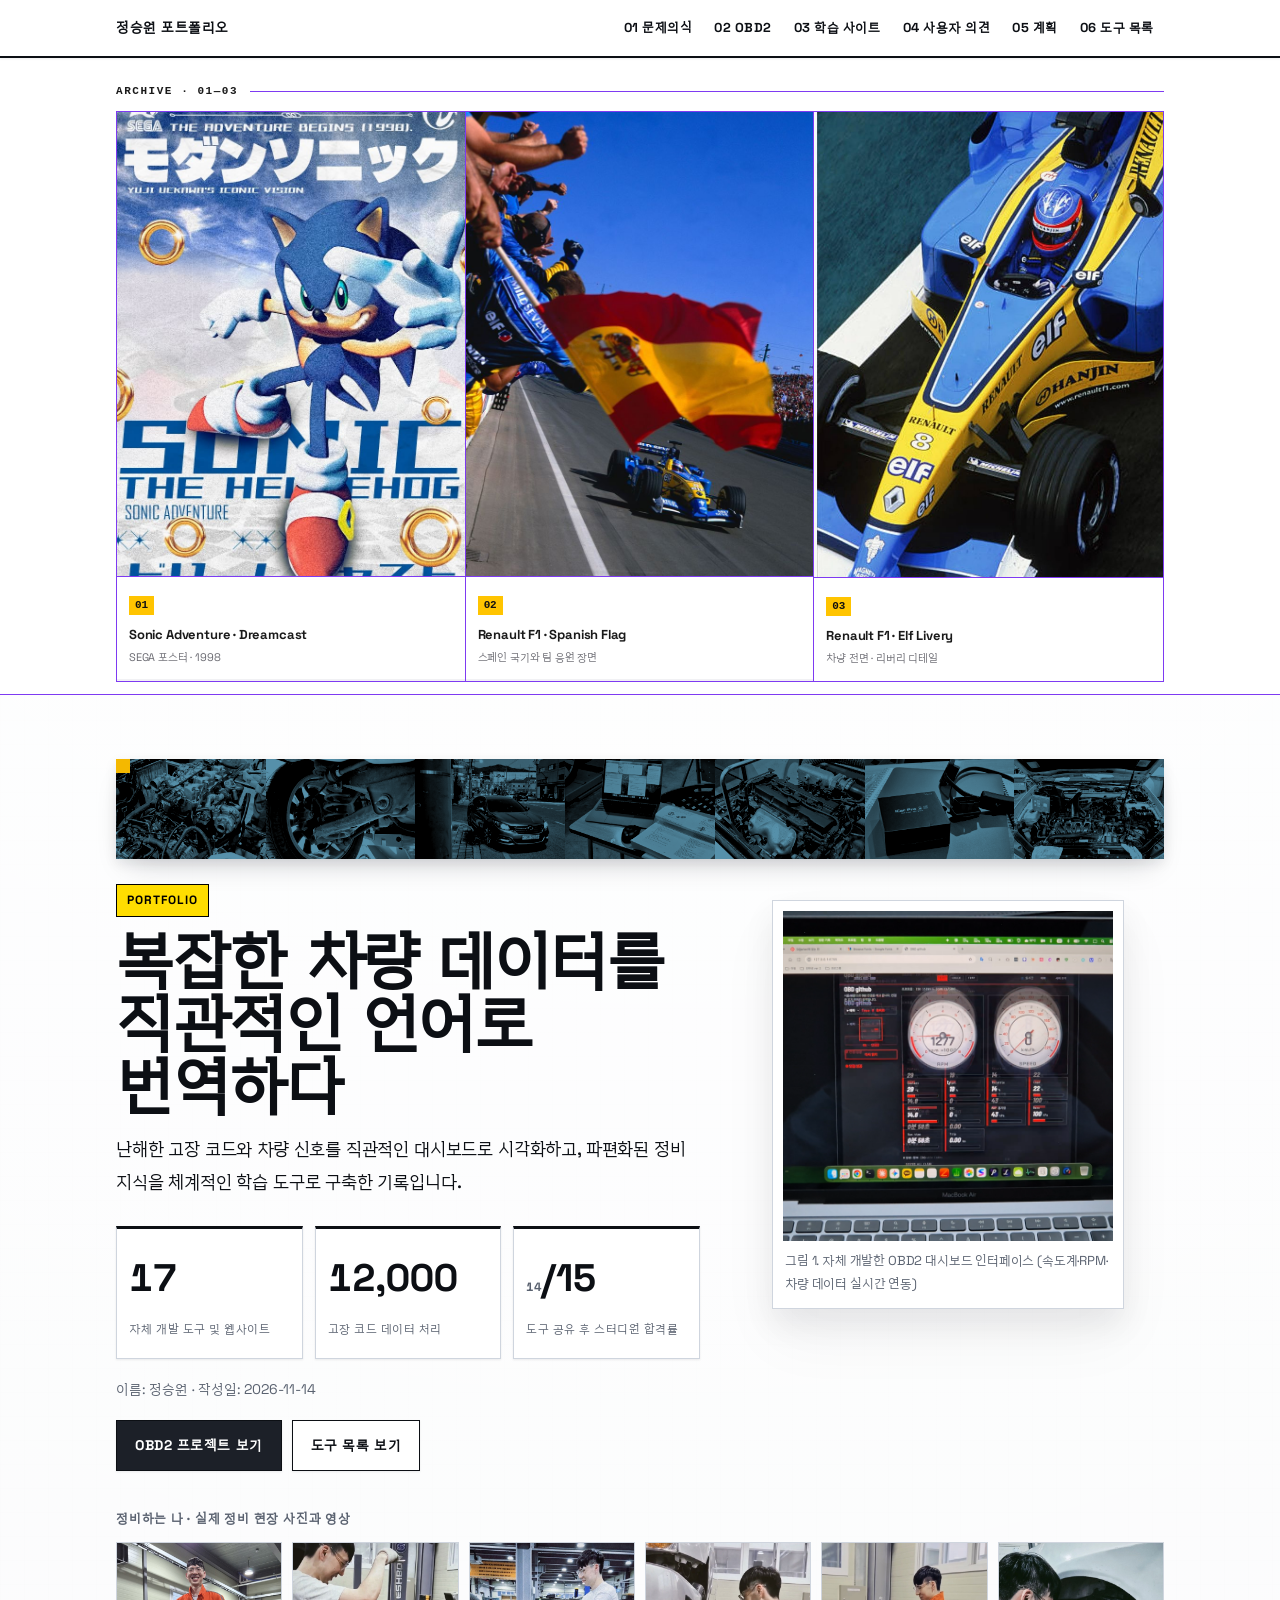
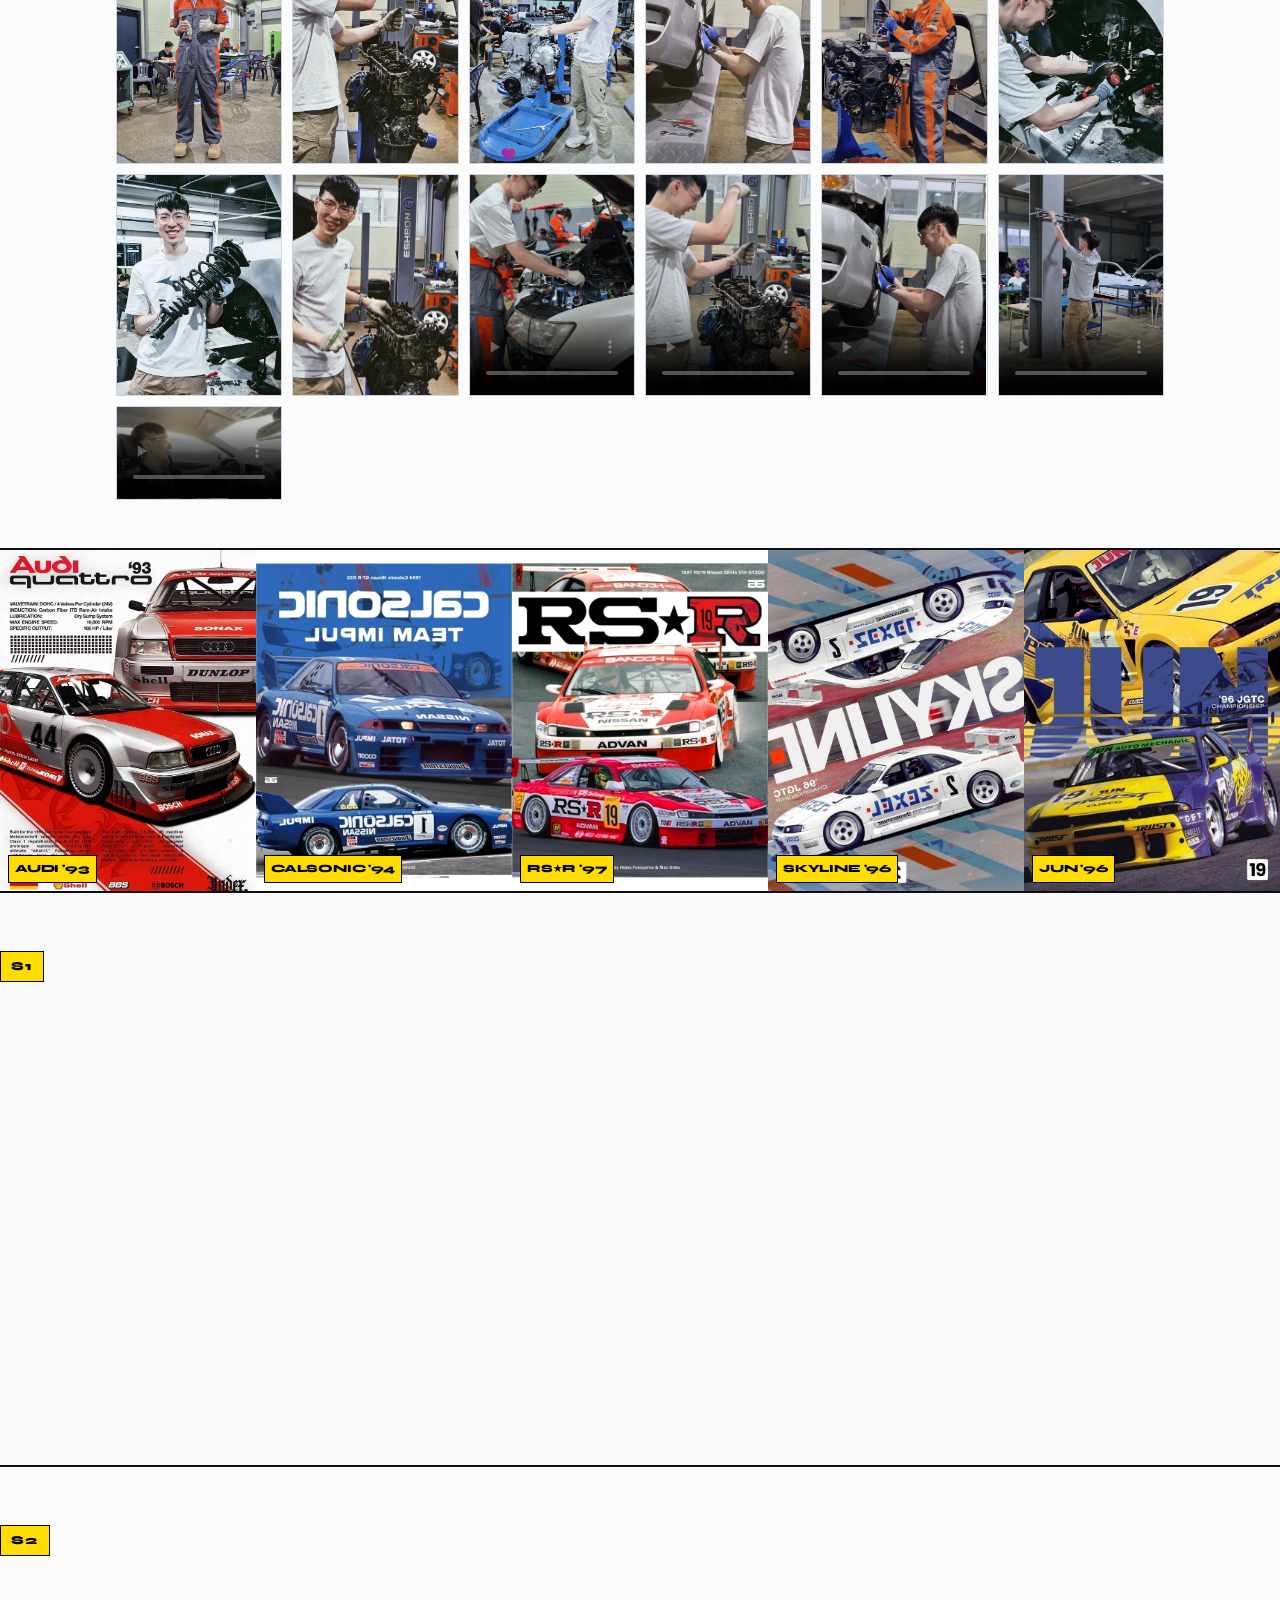
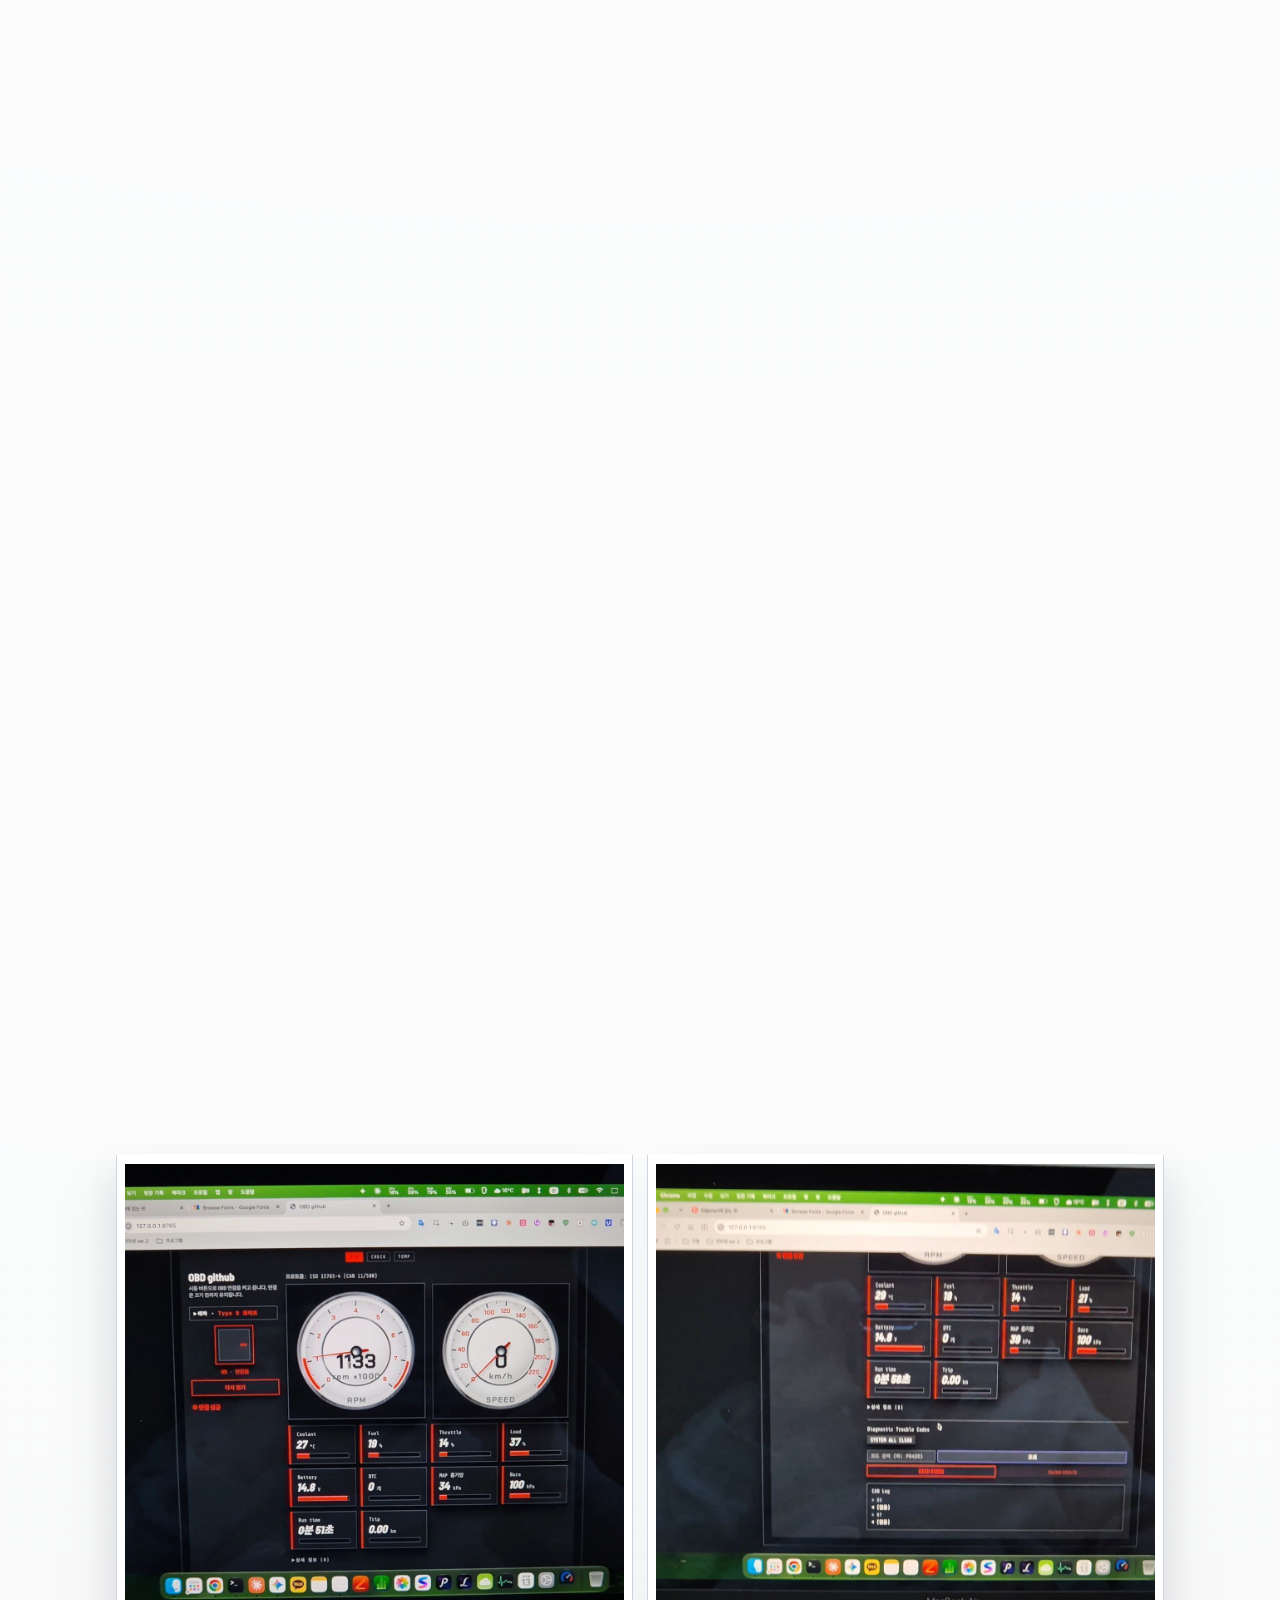
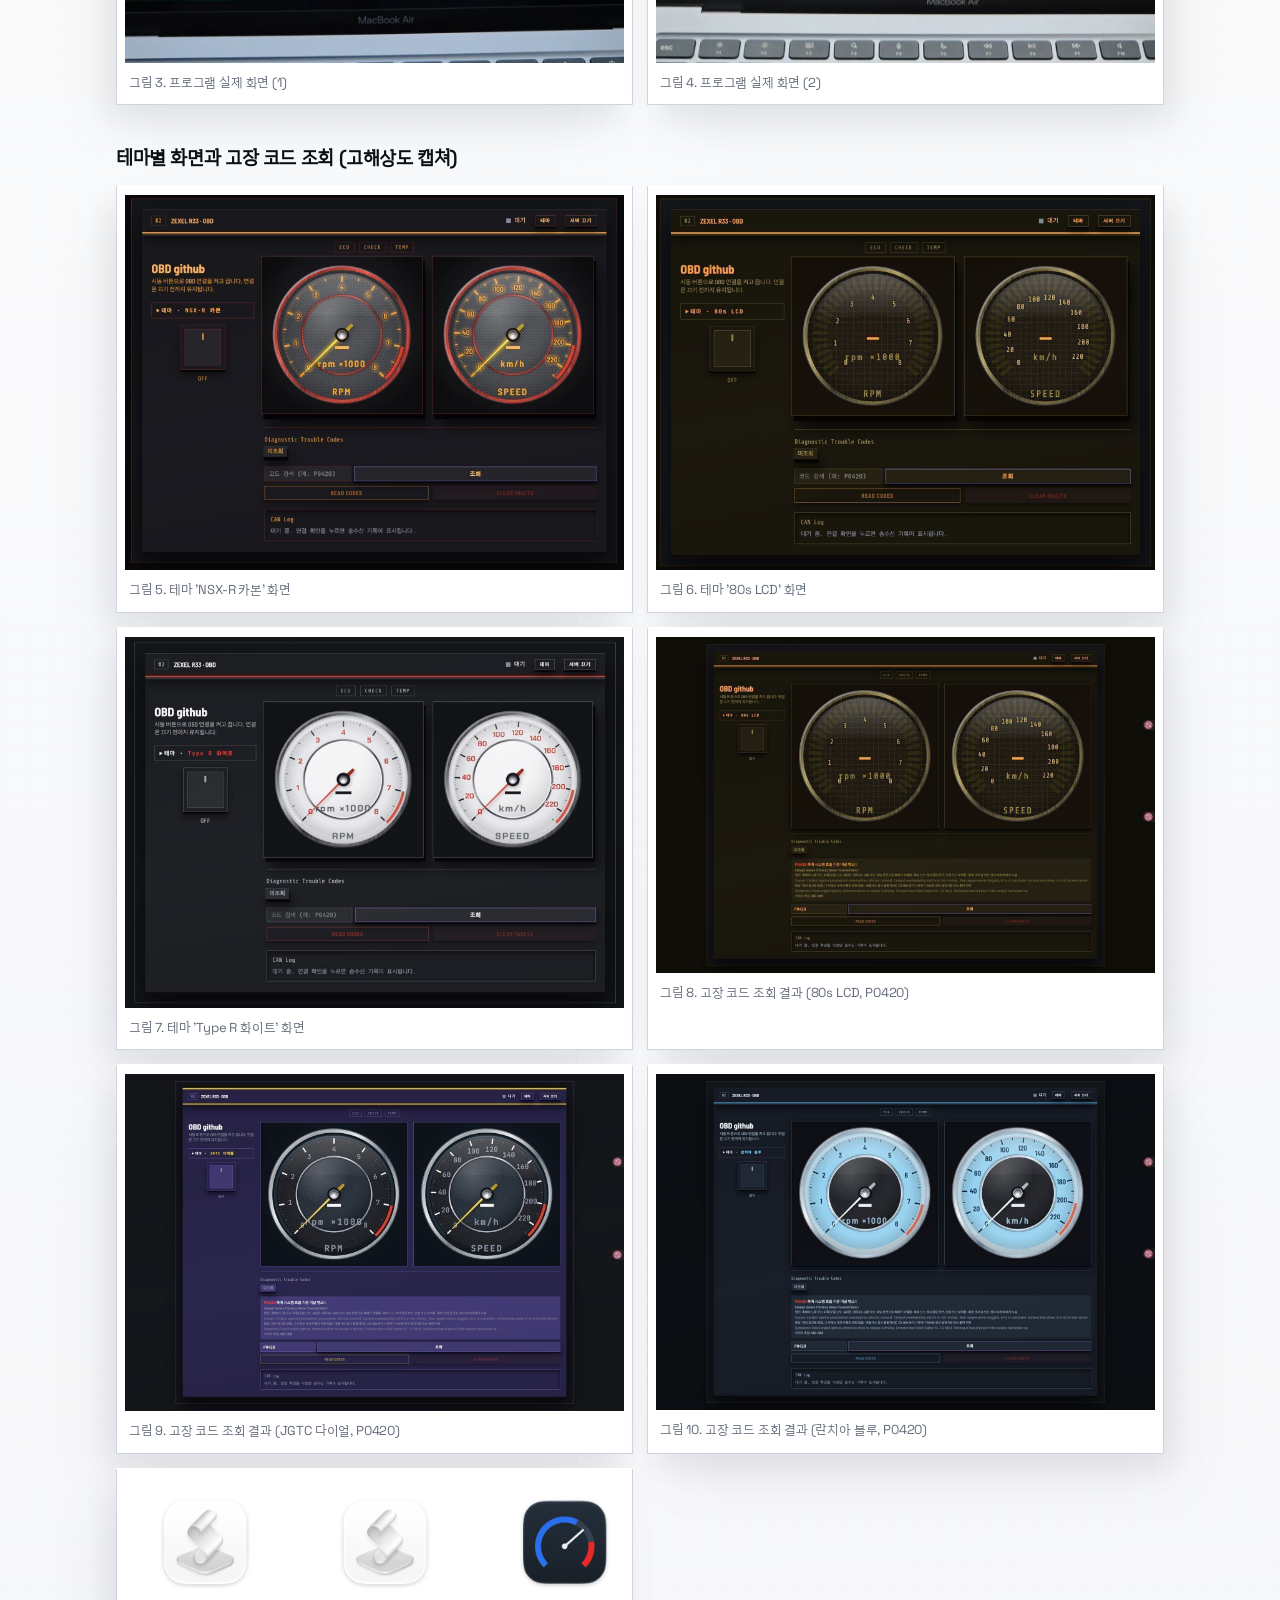
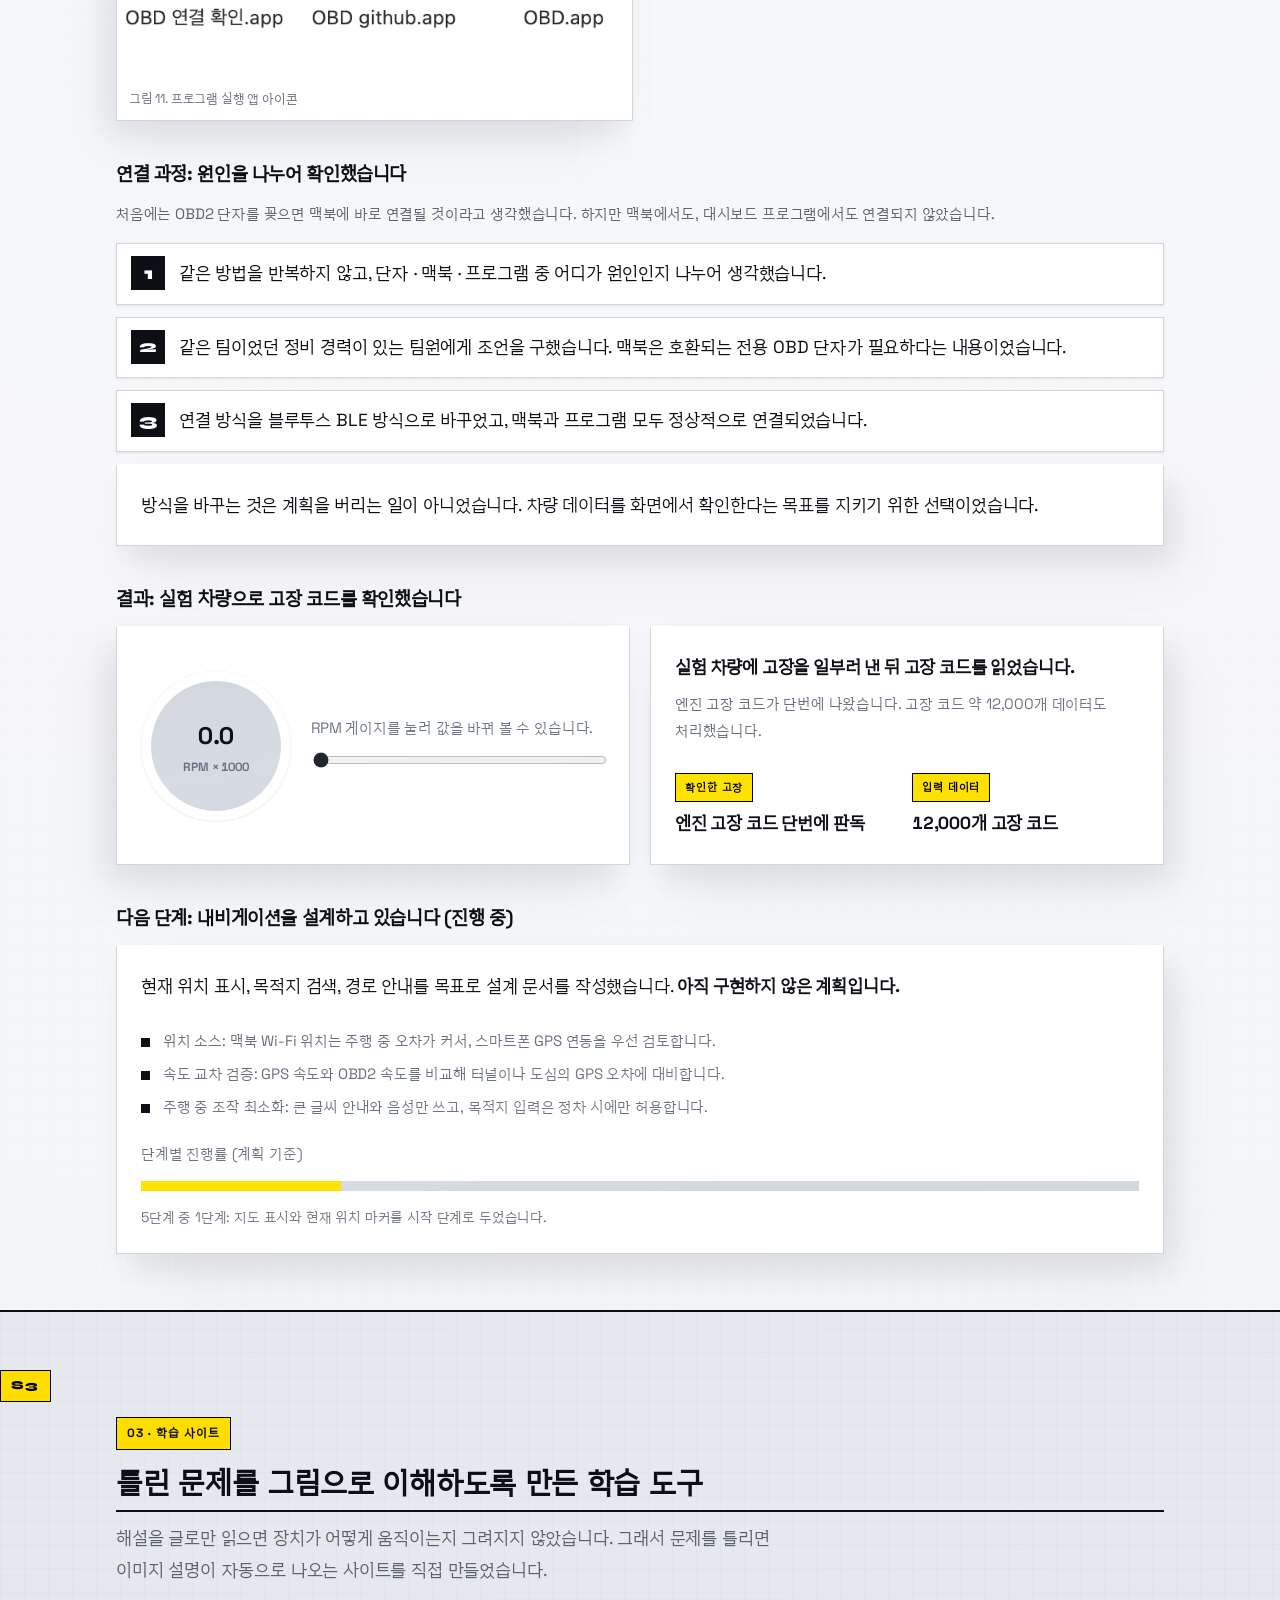
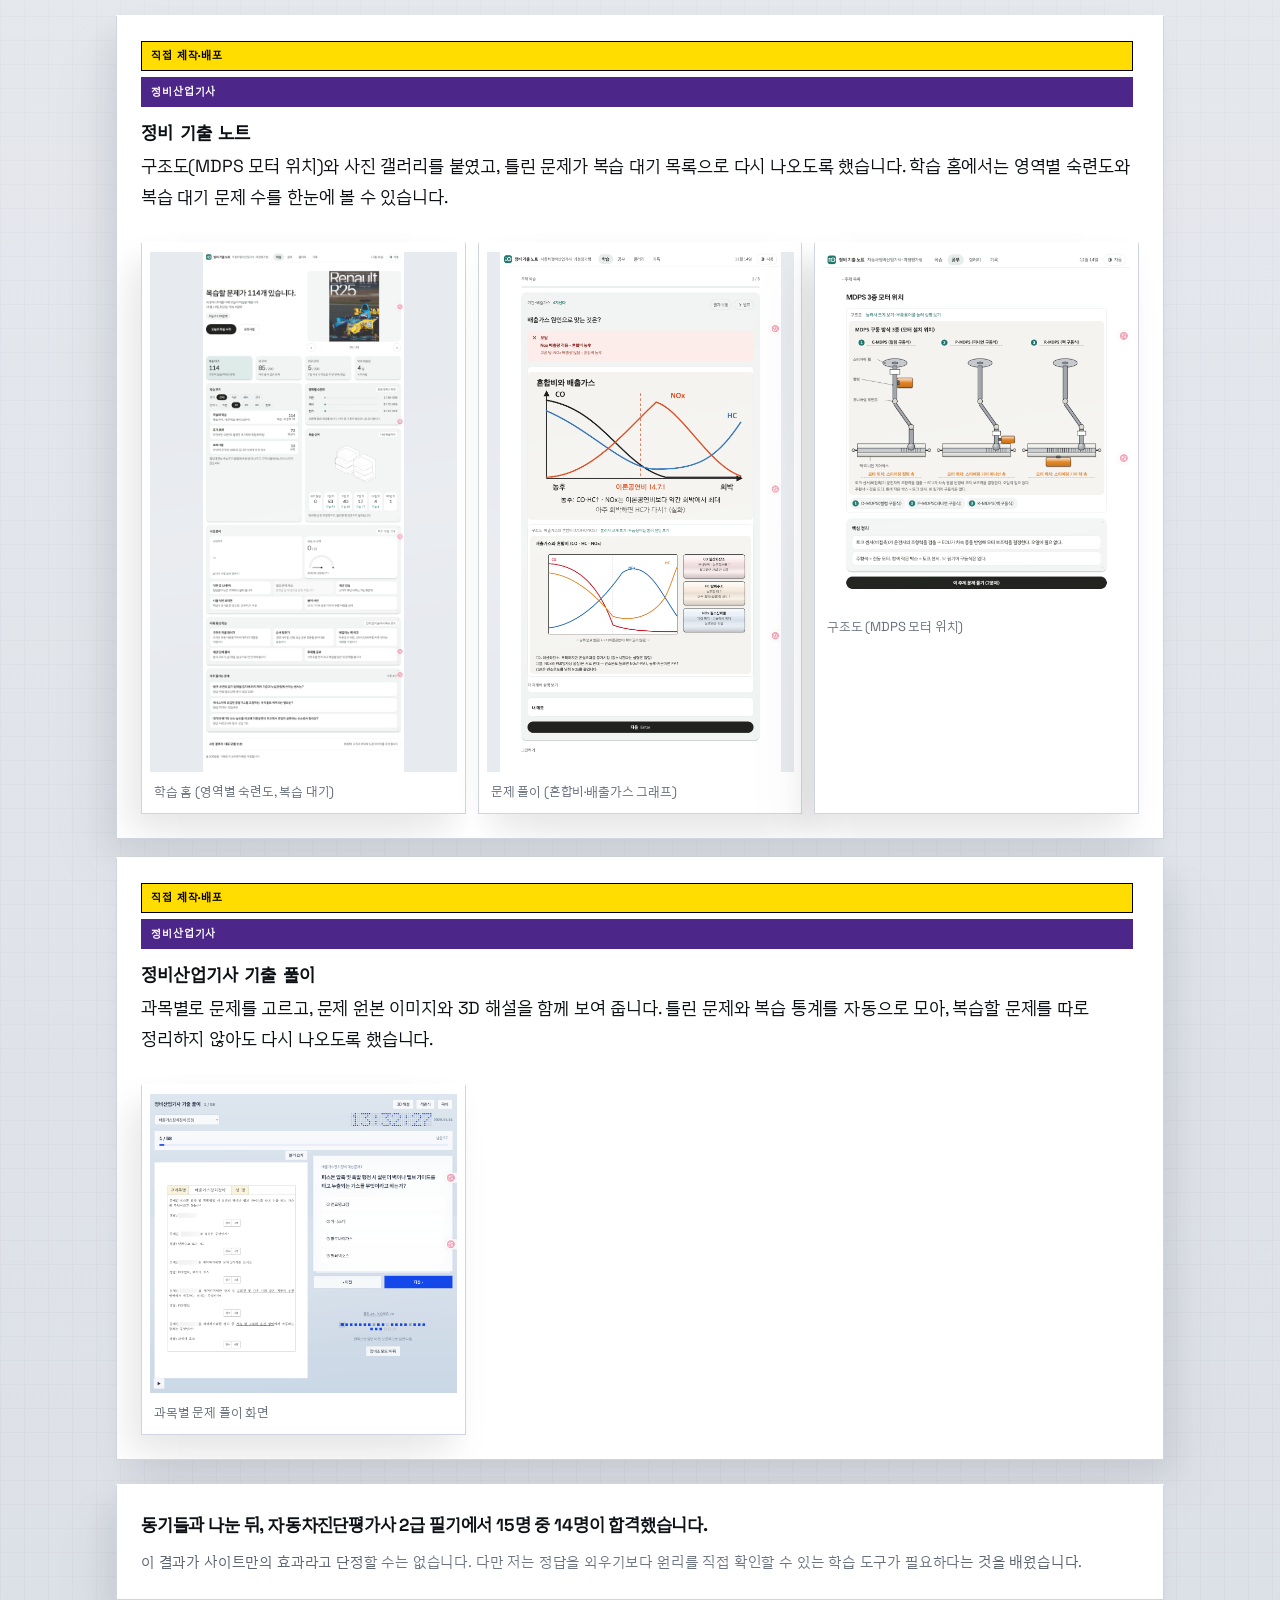
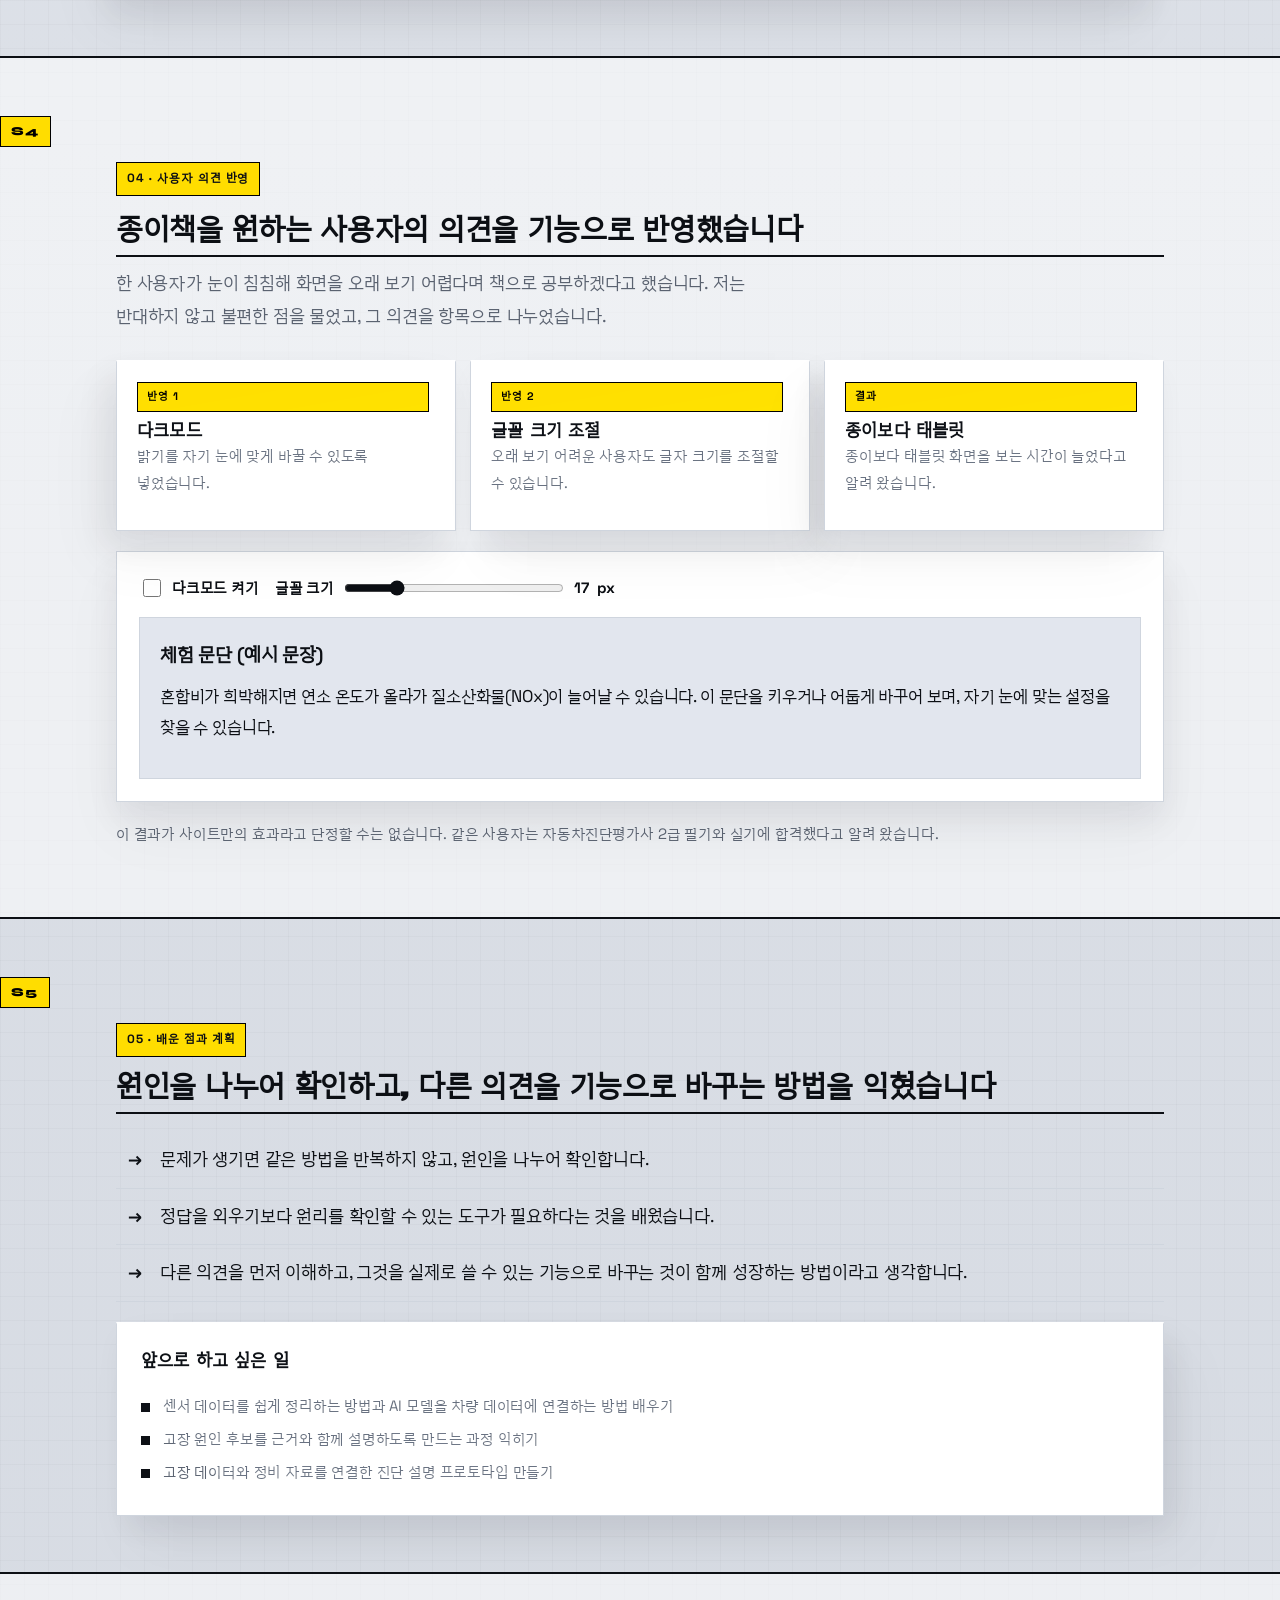
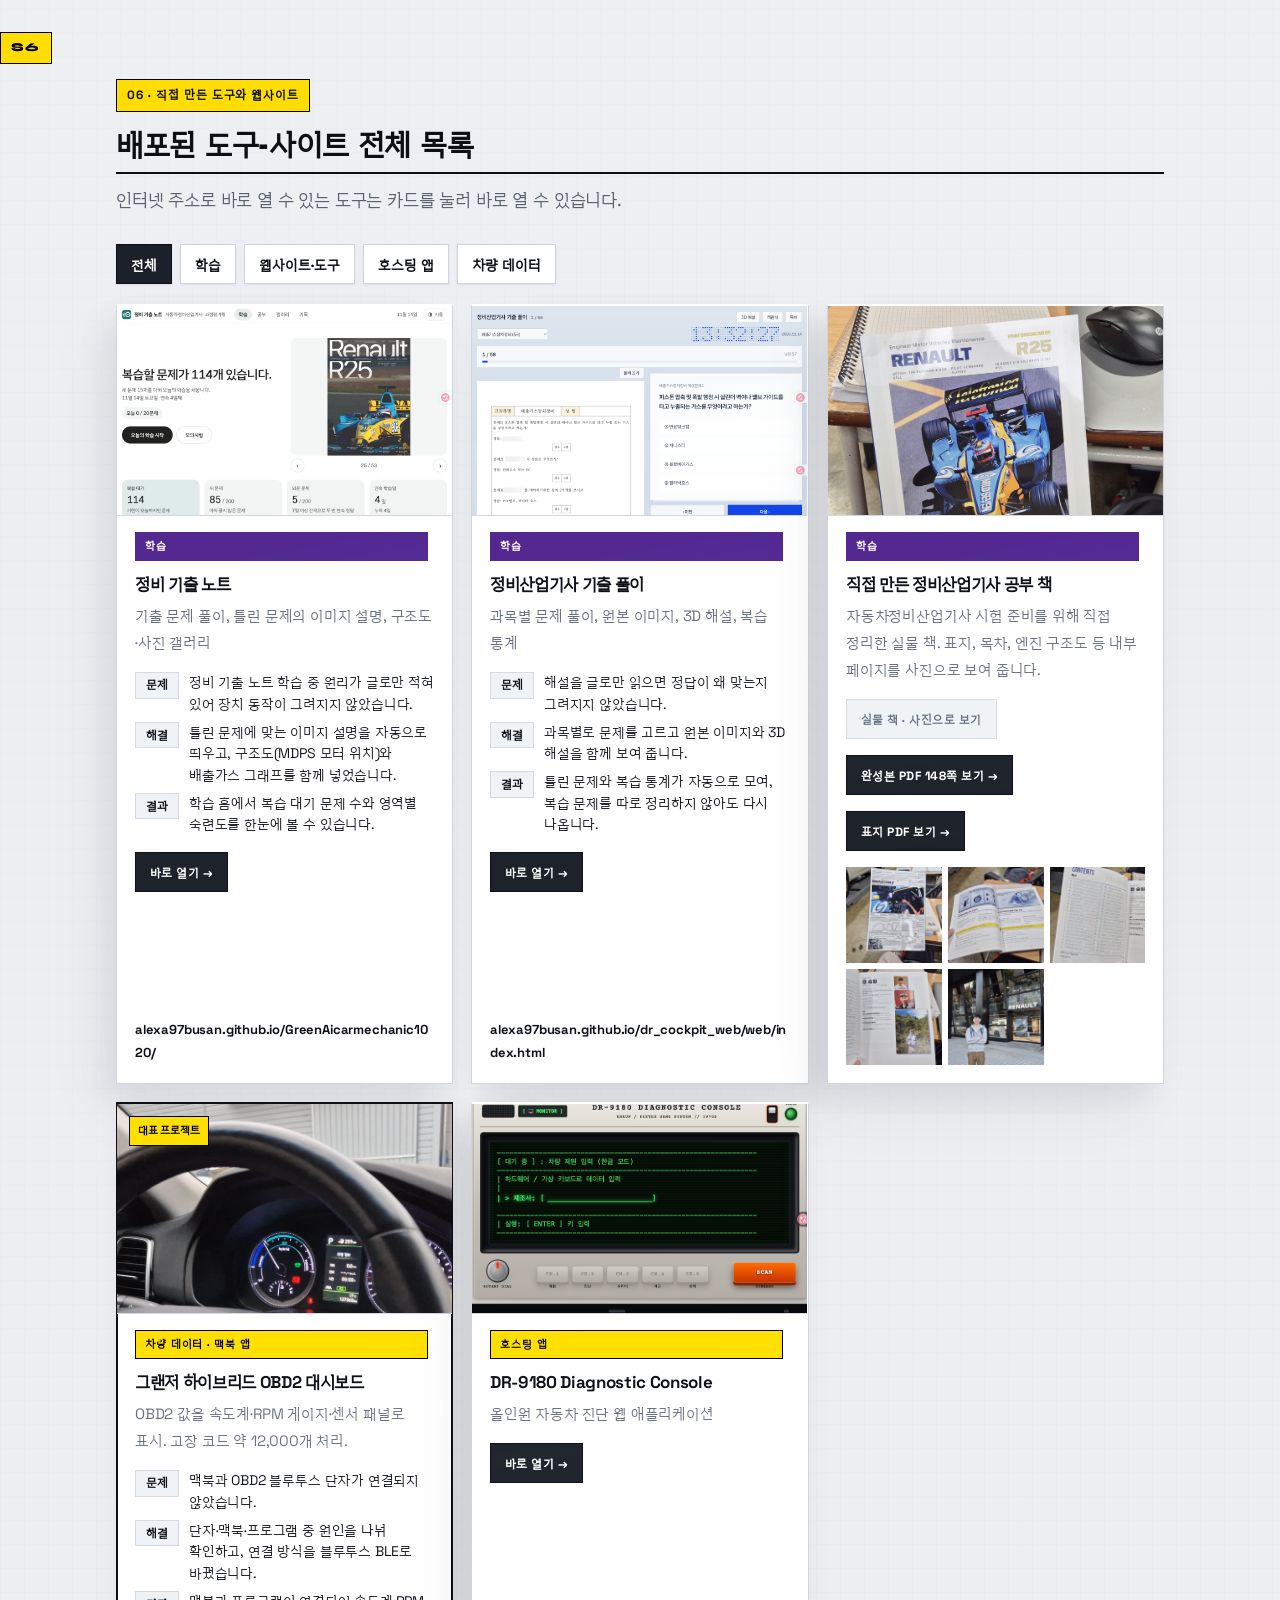
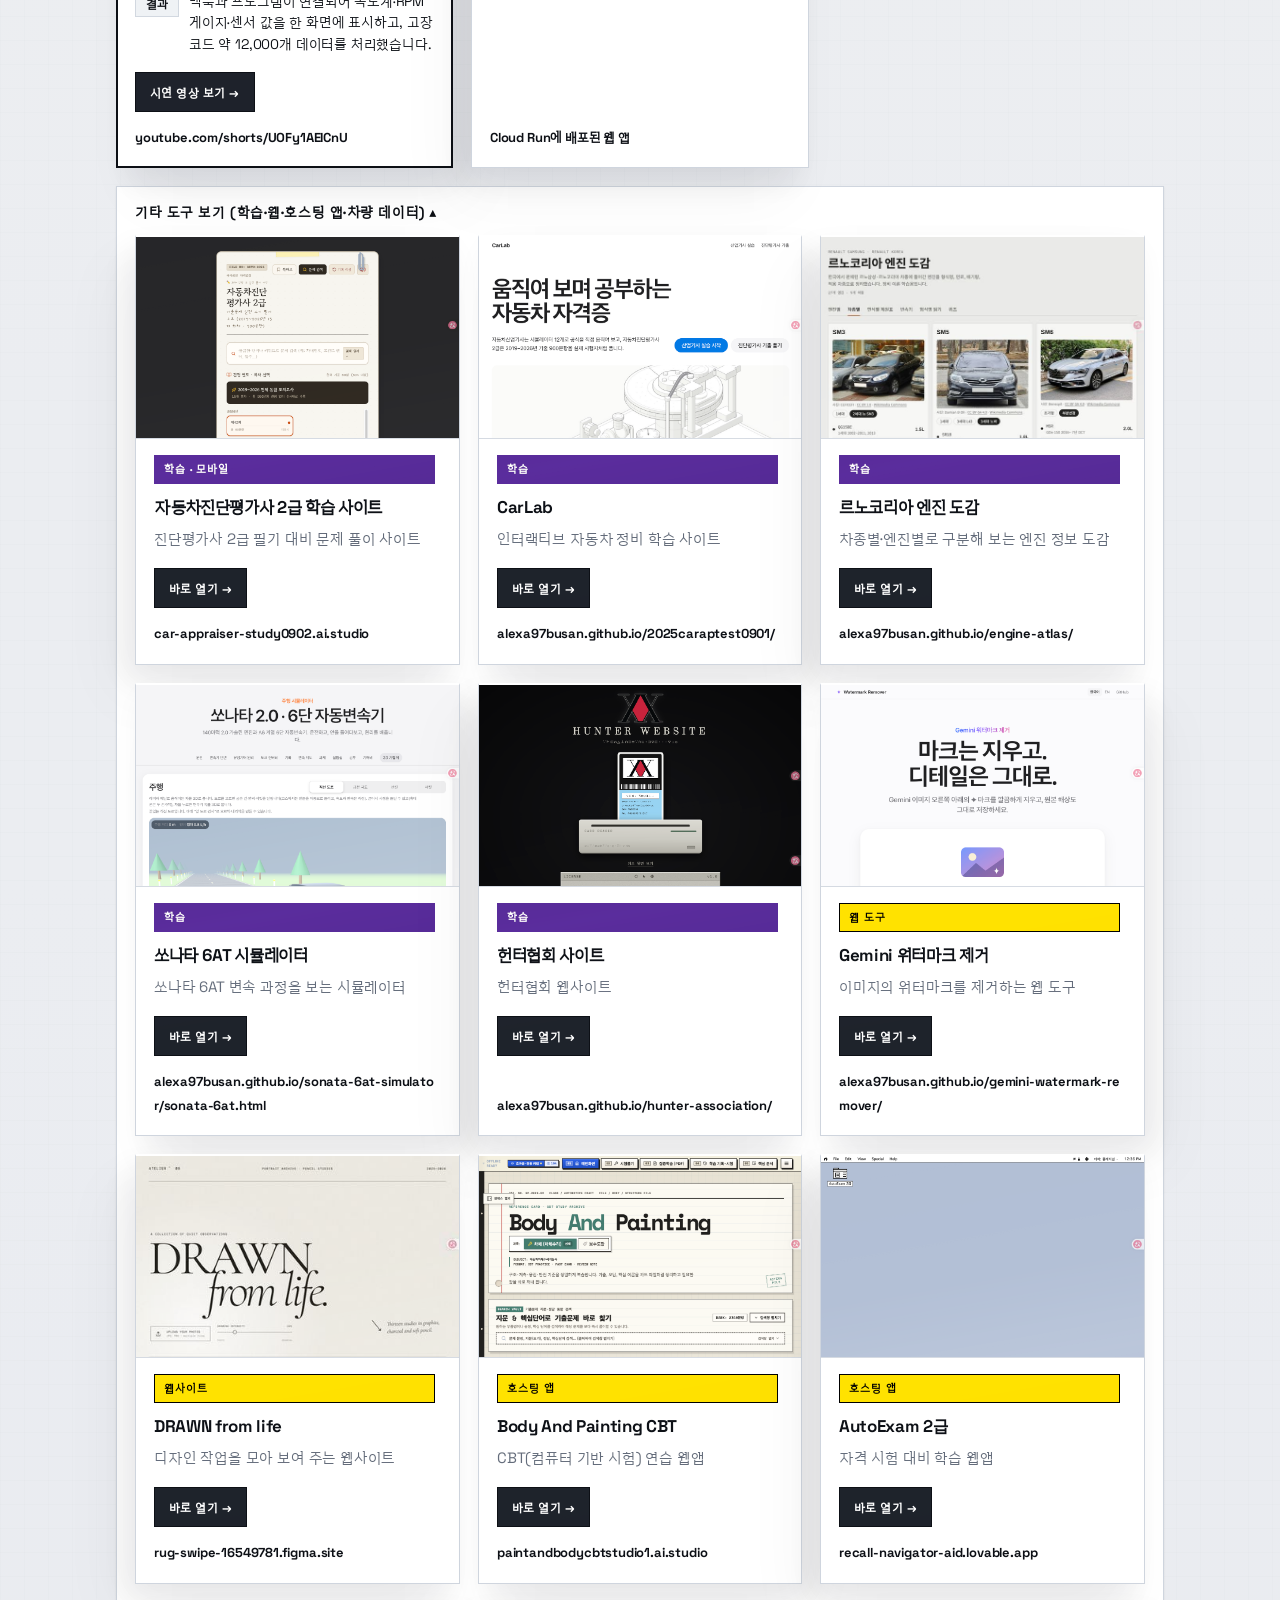
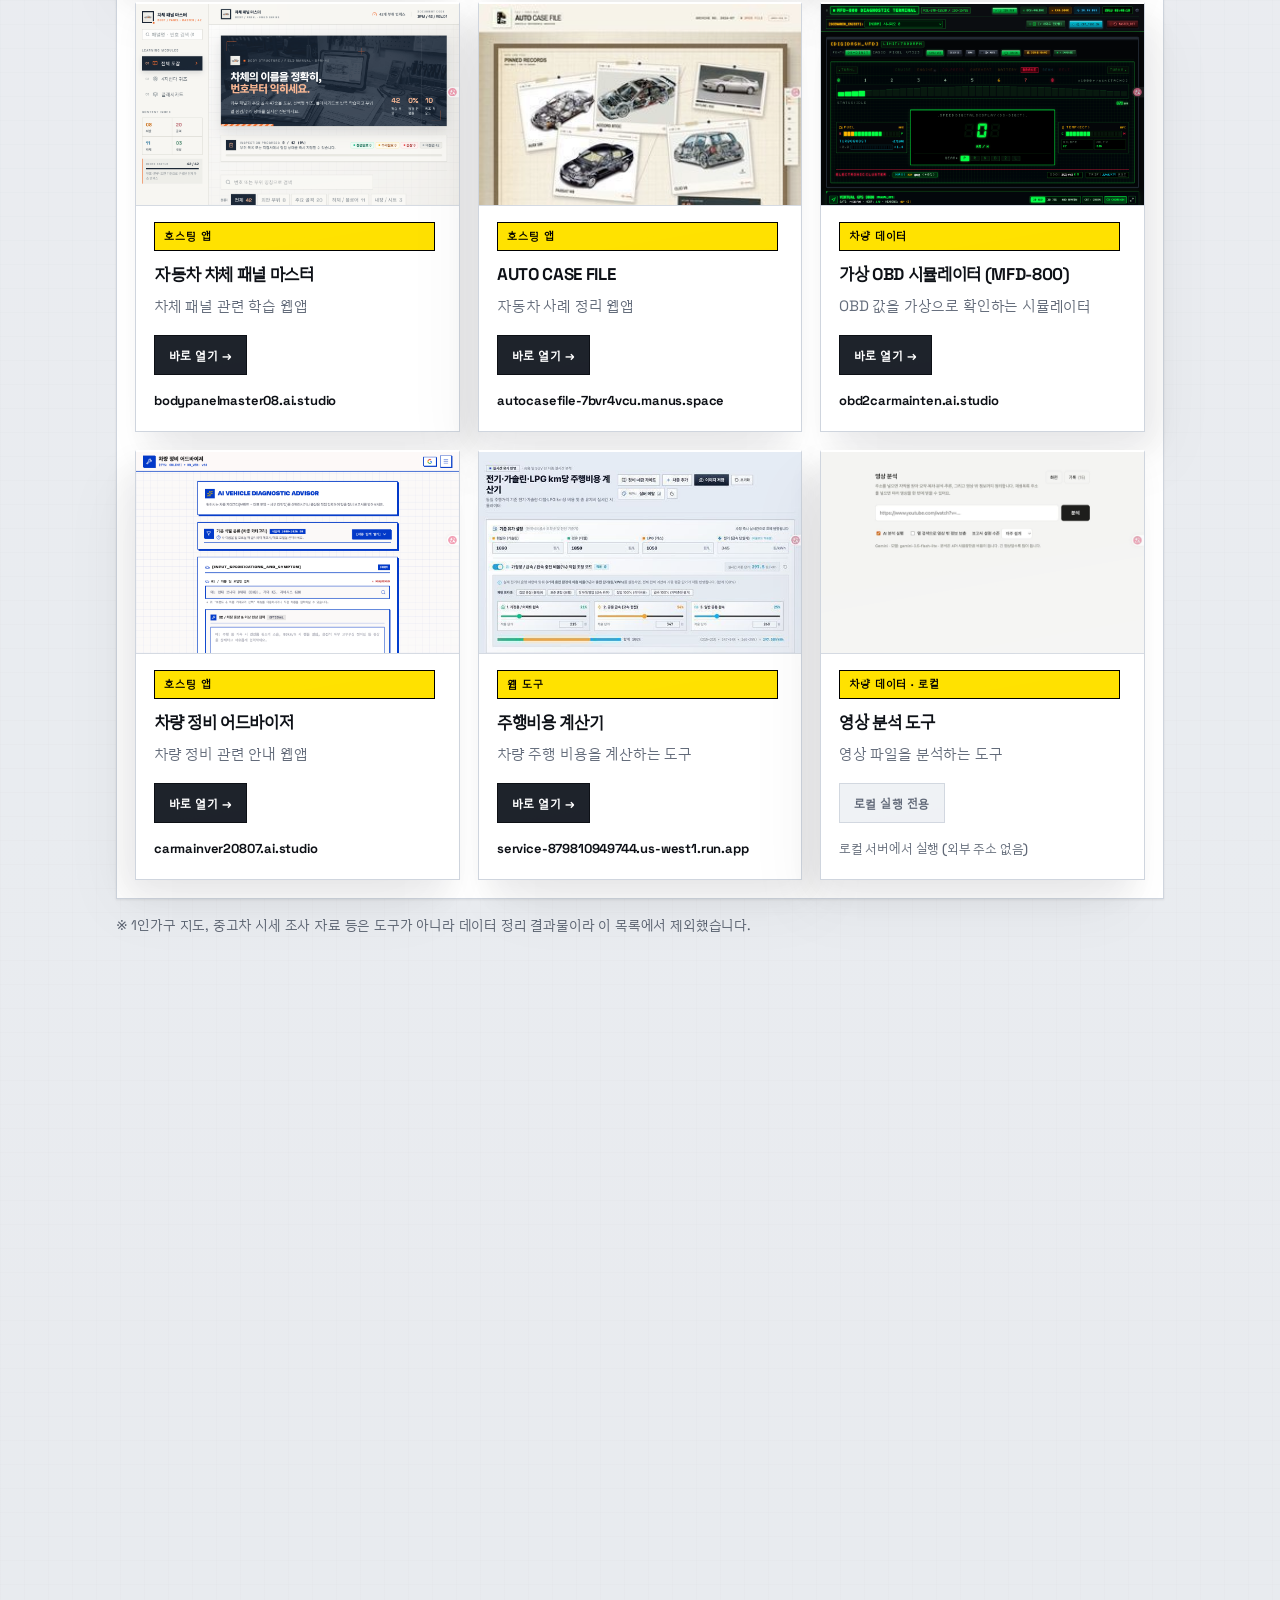
==== commit 106577dc: "Replace left top photo with Sonic Adventure poster Co-Authored-By: Claude Haiku 5.5 <noreply@anthrop" ====
--- a/index.html
+++ b/index.html
@@ -48,8 +48,8 @@
     <div class="mp-head"><span>ARCHIVE · 01—03</span><span class="mp-rule"></span></div>
     <div class="mp-grid">
       <figure class="mp-card">
-        <div class="mp-media"><img src="img/hero_calsonic.jpg" alt="Calsonic 닛산 GT-R 레이스카와 드라이버 두 명" loading="eager" data-zoom></div>
-        <figcaption class="mp-cap"><span class="mp-id">01</span><b>Calsonic Nissan GT-R (#12)</b><em>레이스카 · 드라이버 2인</em></figcaption>
+        <div class="mp-media"><img src="img/hero_sonic.jpg" alt="Sega Dreamcast 소닉 어드벤처 포스터 (1998)" loading="eager" data-zoom></div>
+        <figcaption class="mp-cap"><span class="mp-id">01</span><b>Sonic Adventure · Dreamcast</b><em>SEGA 포스터 · 1998</em></figcaption>
       </figure>
       <figure class="mp-card">
         <div class="mp-media"><img src="img/hero_flag.jpg" alt="스페인 국기를 든 팀 피트 앞 Renault F1 차량" loading="eager" data-zoom></div>
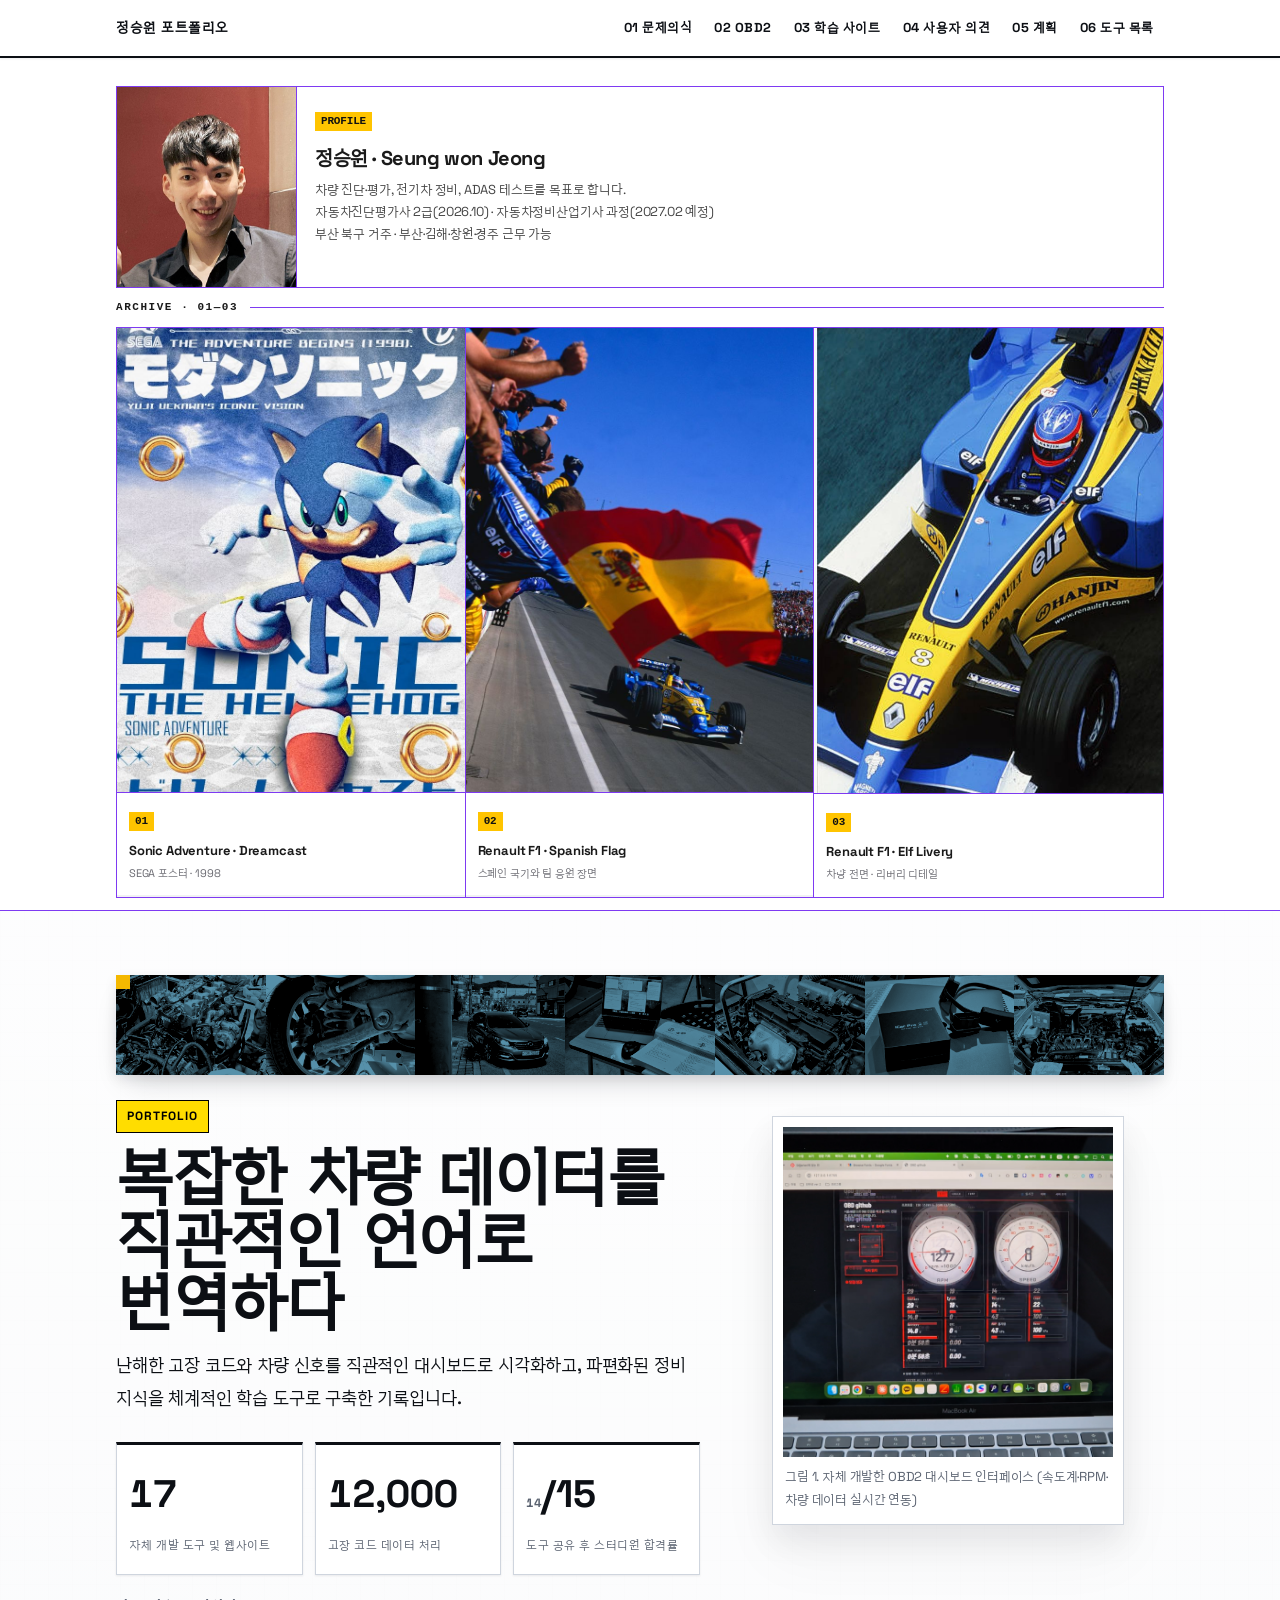
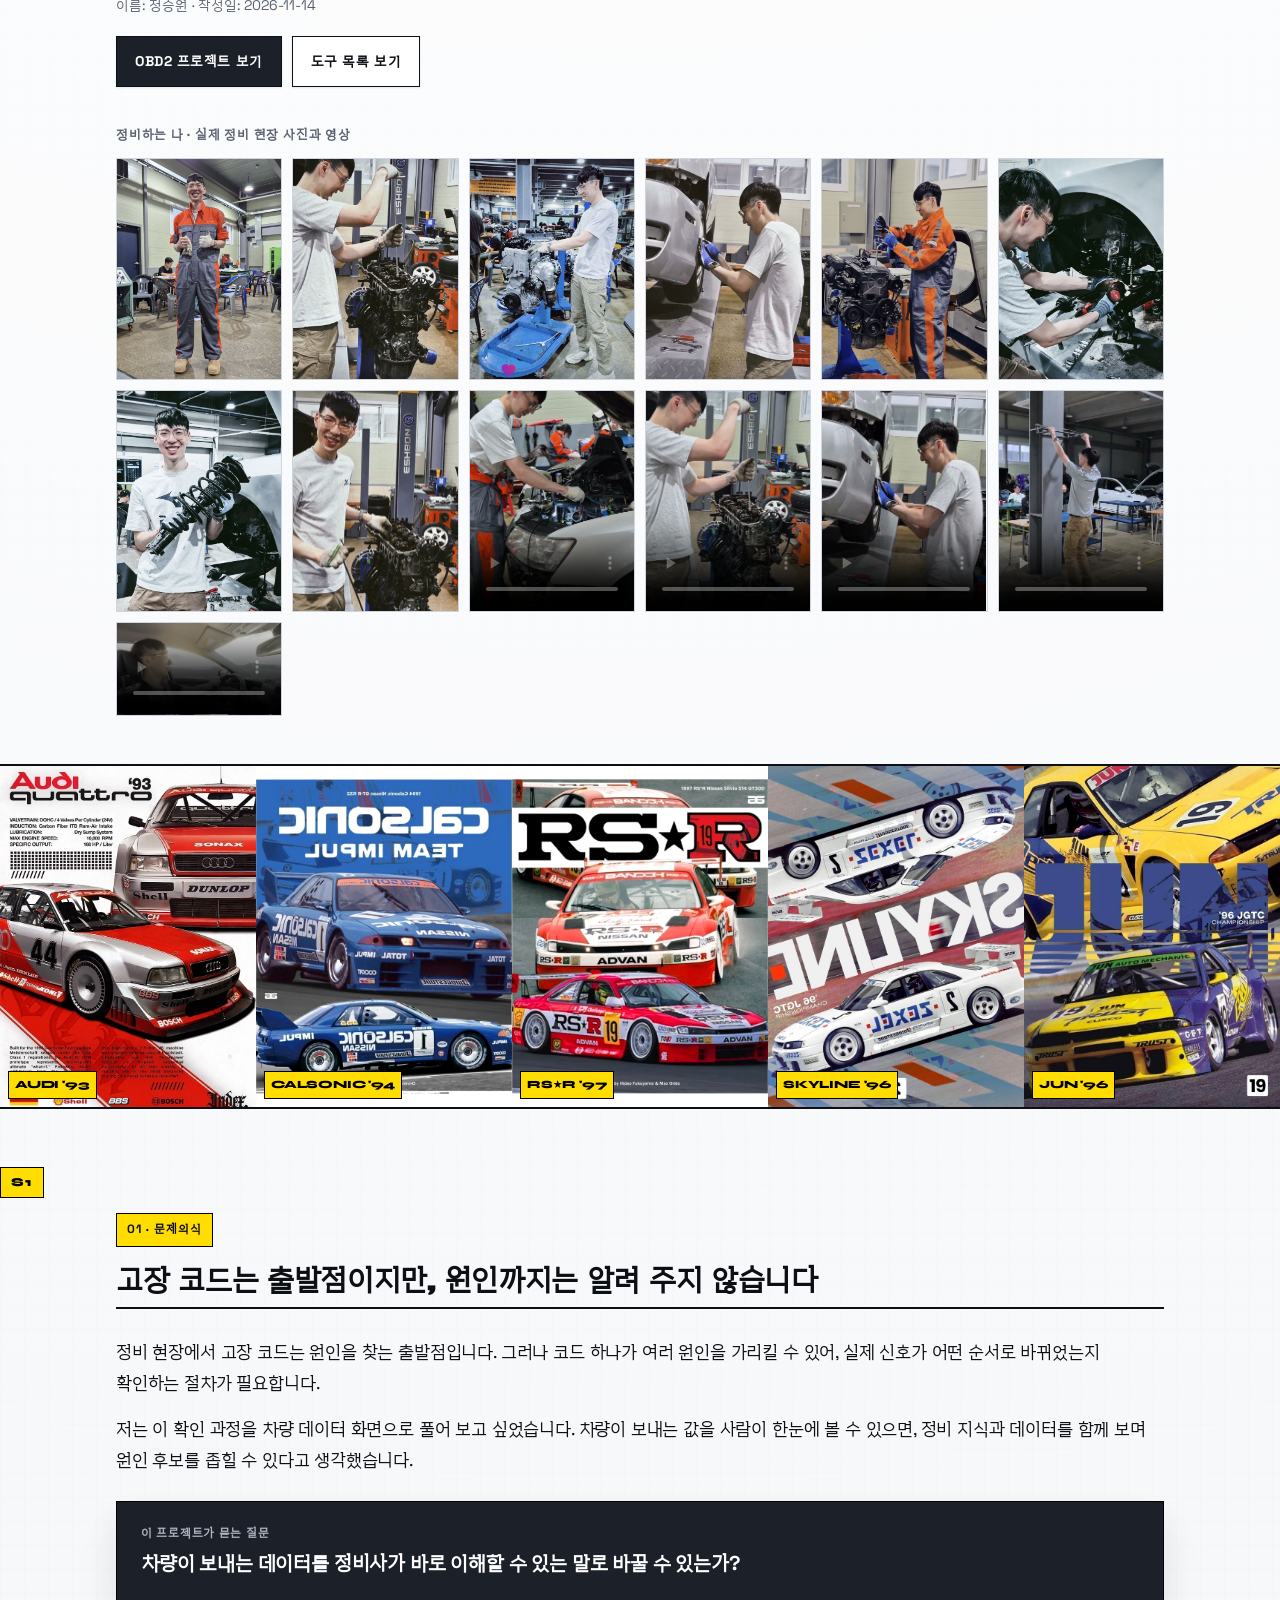
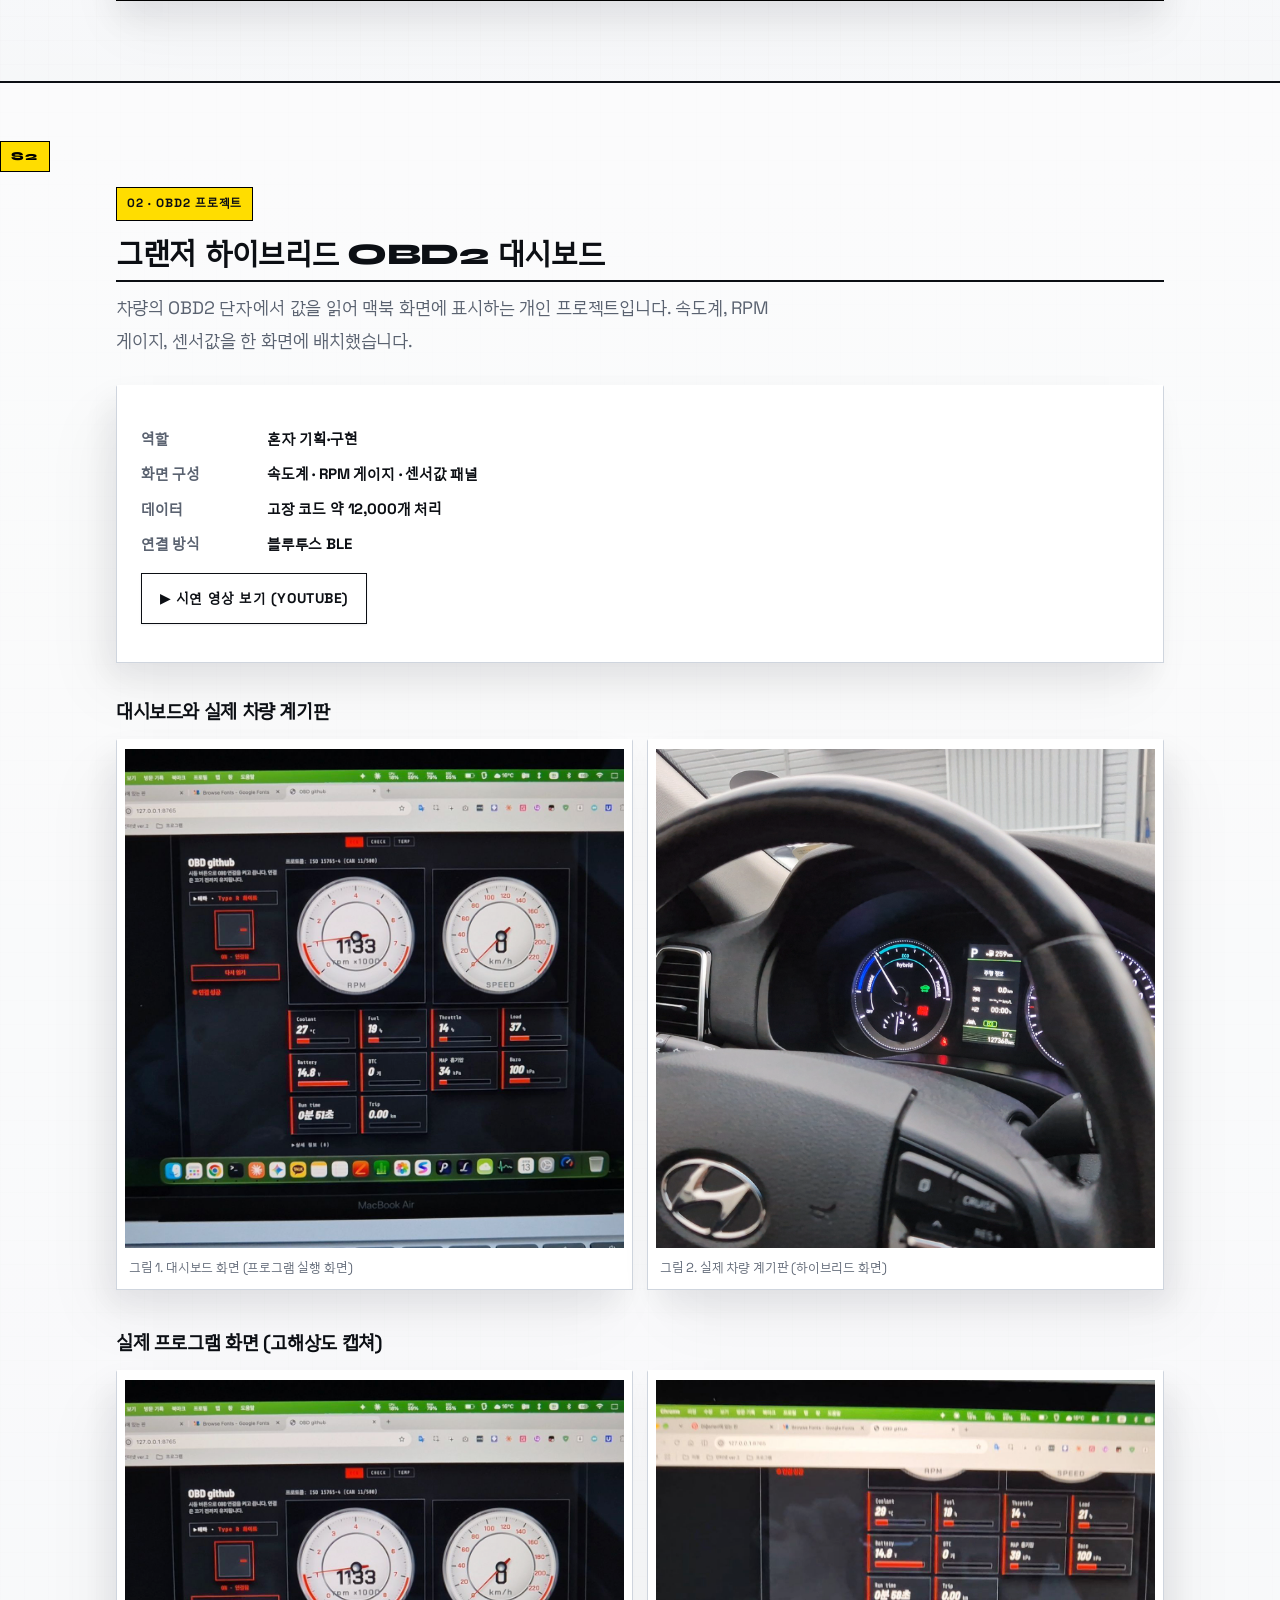
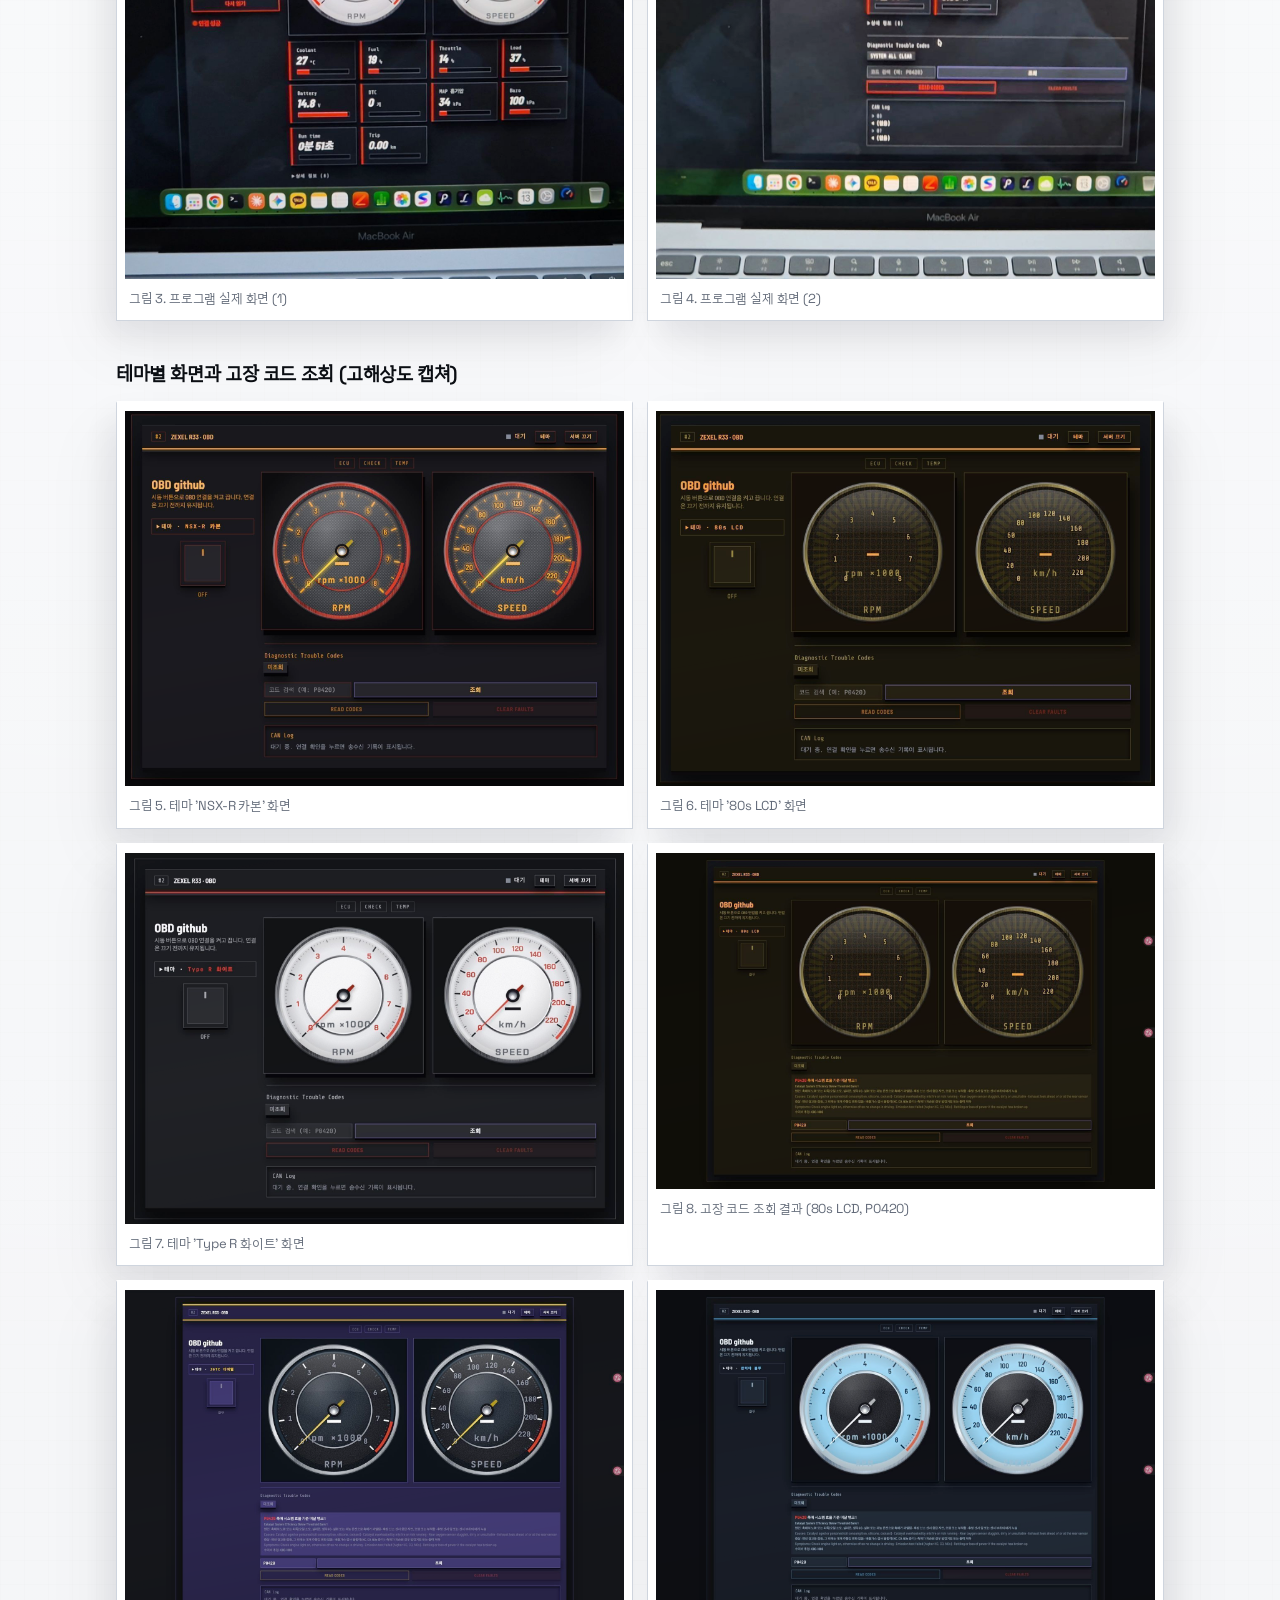
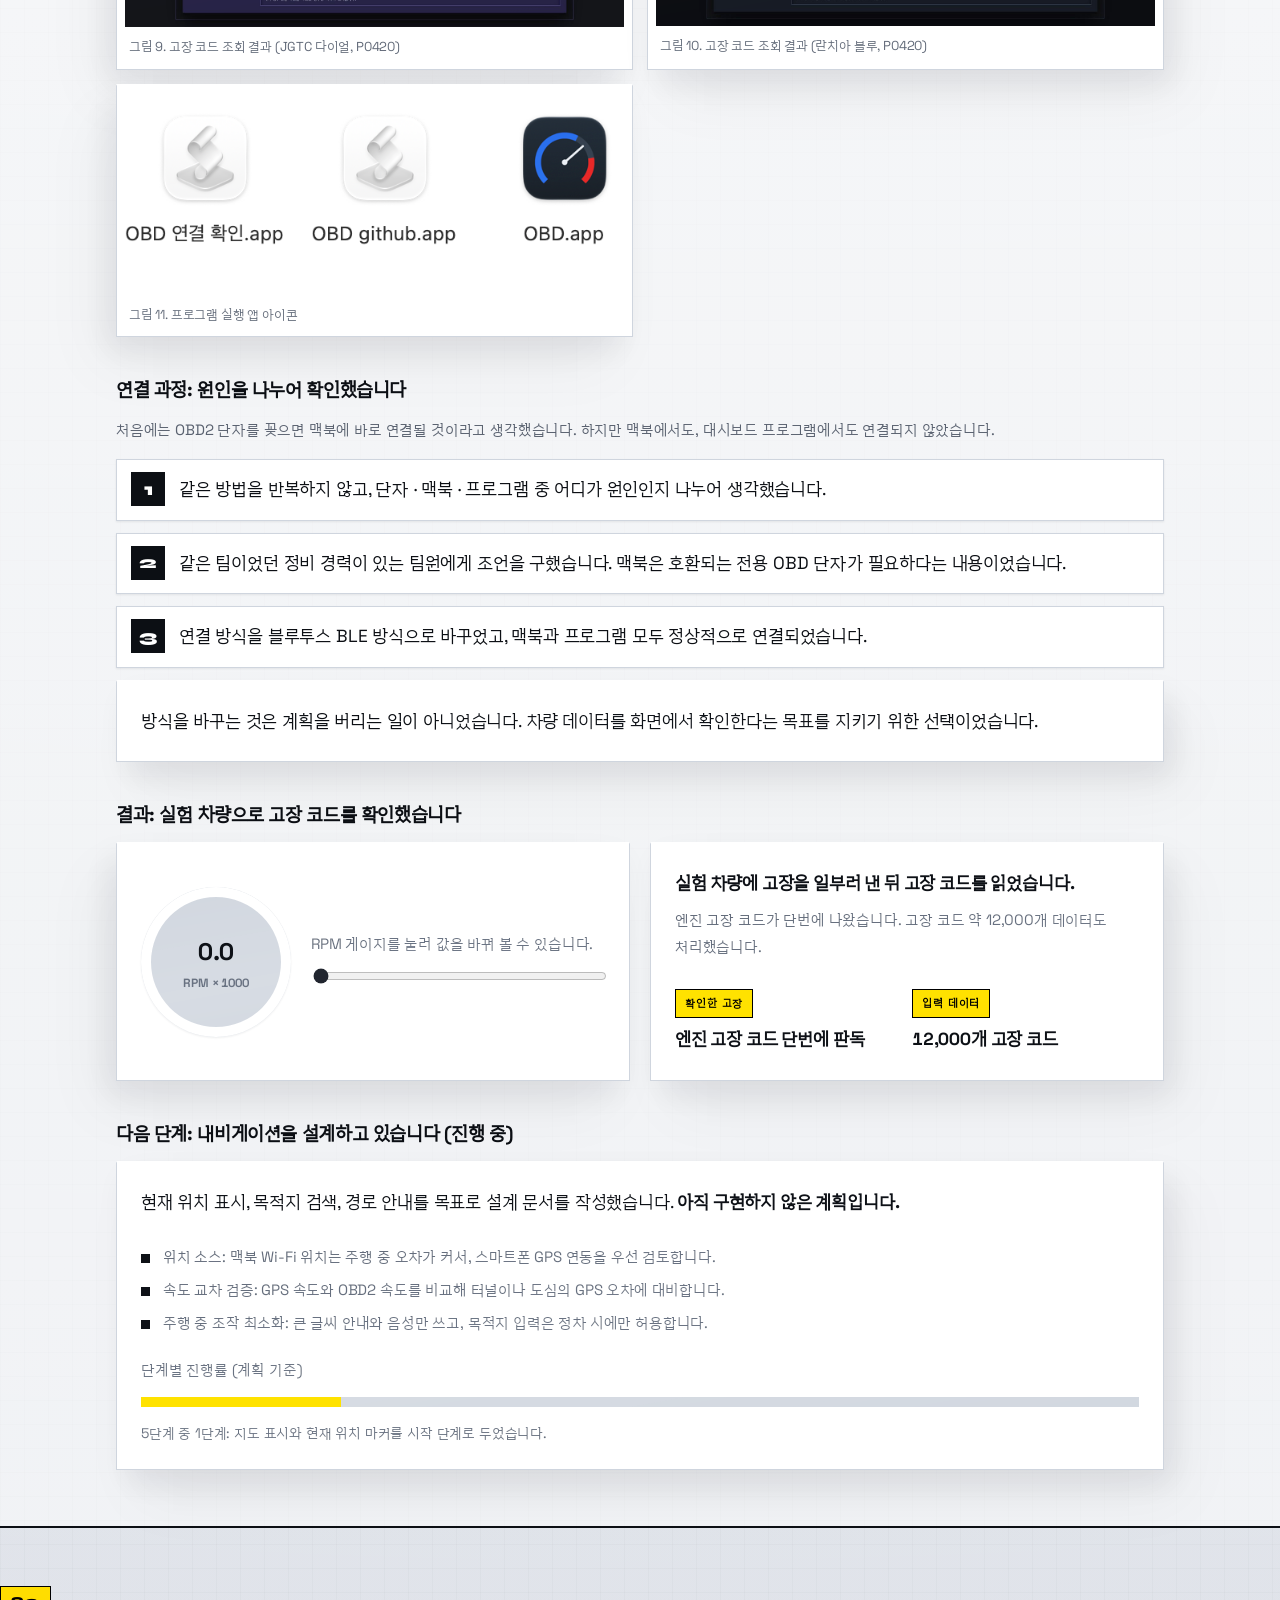
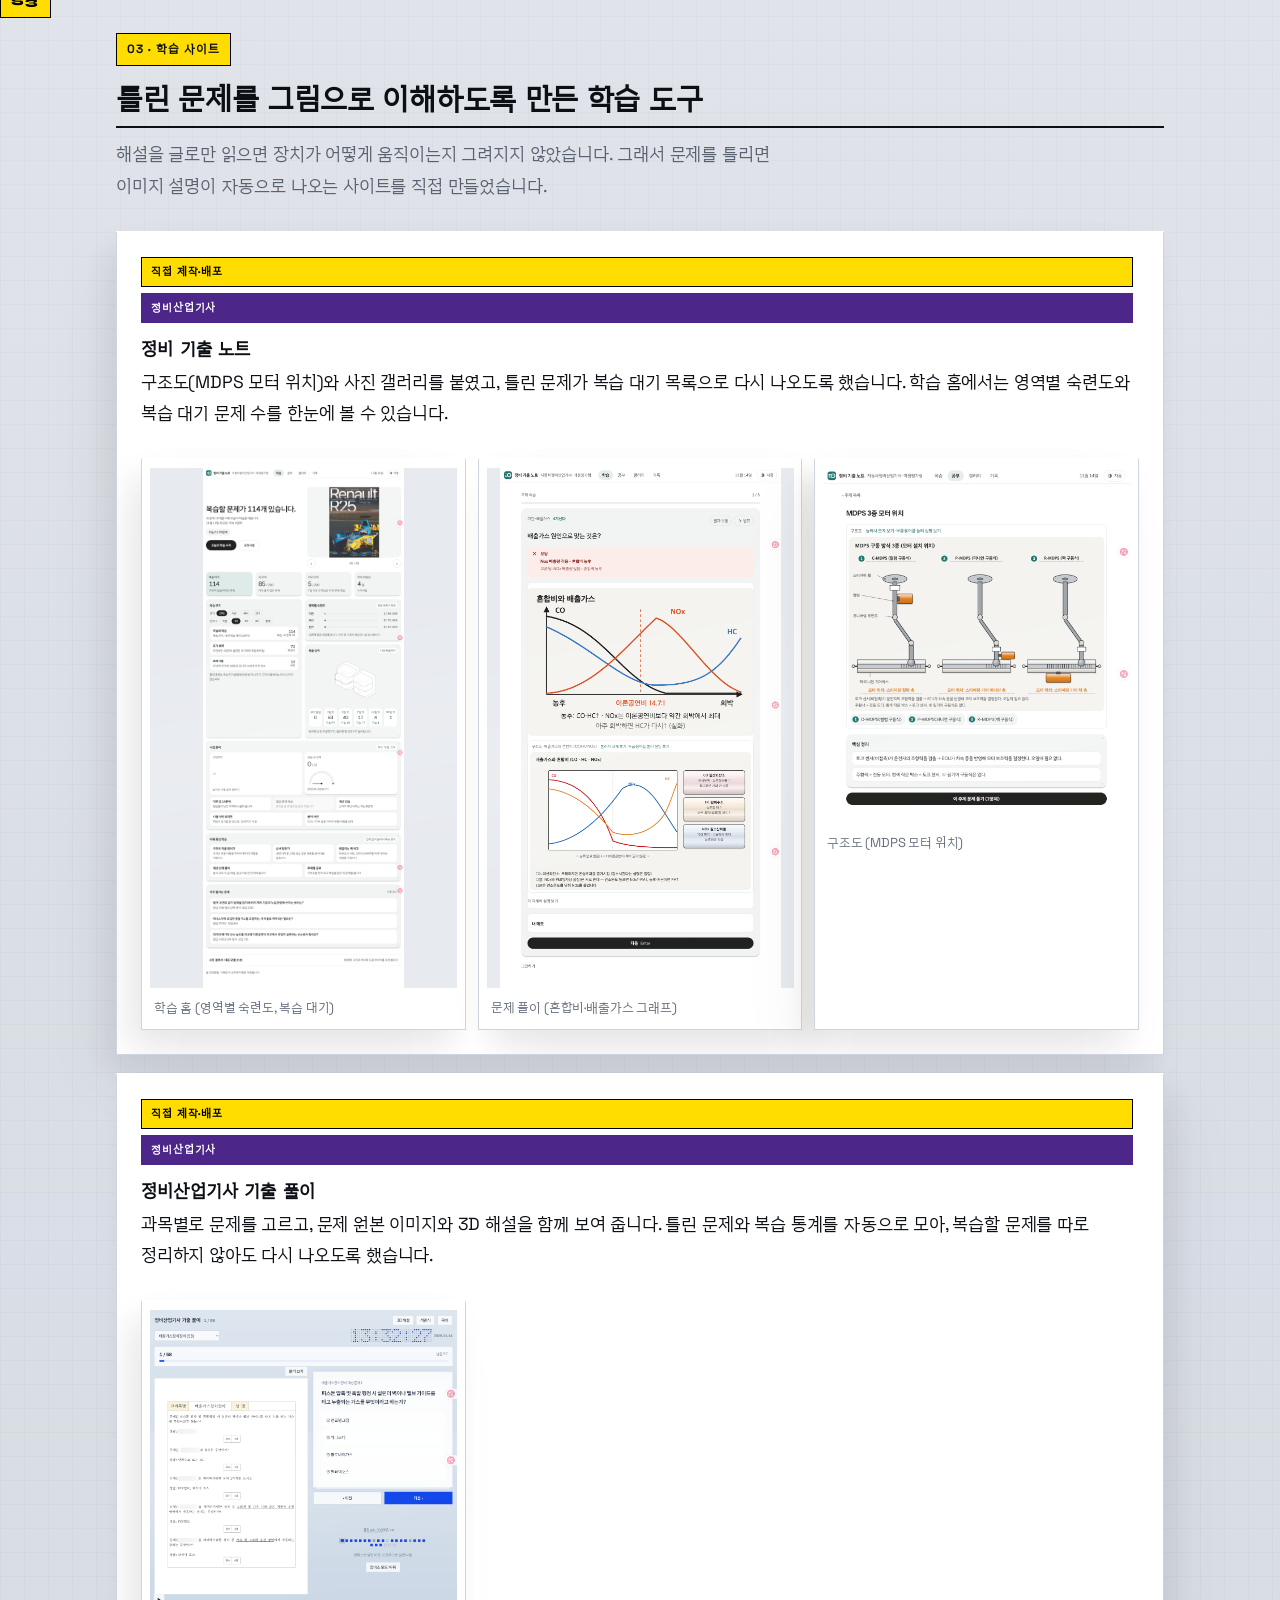
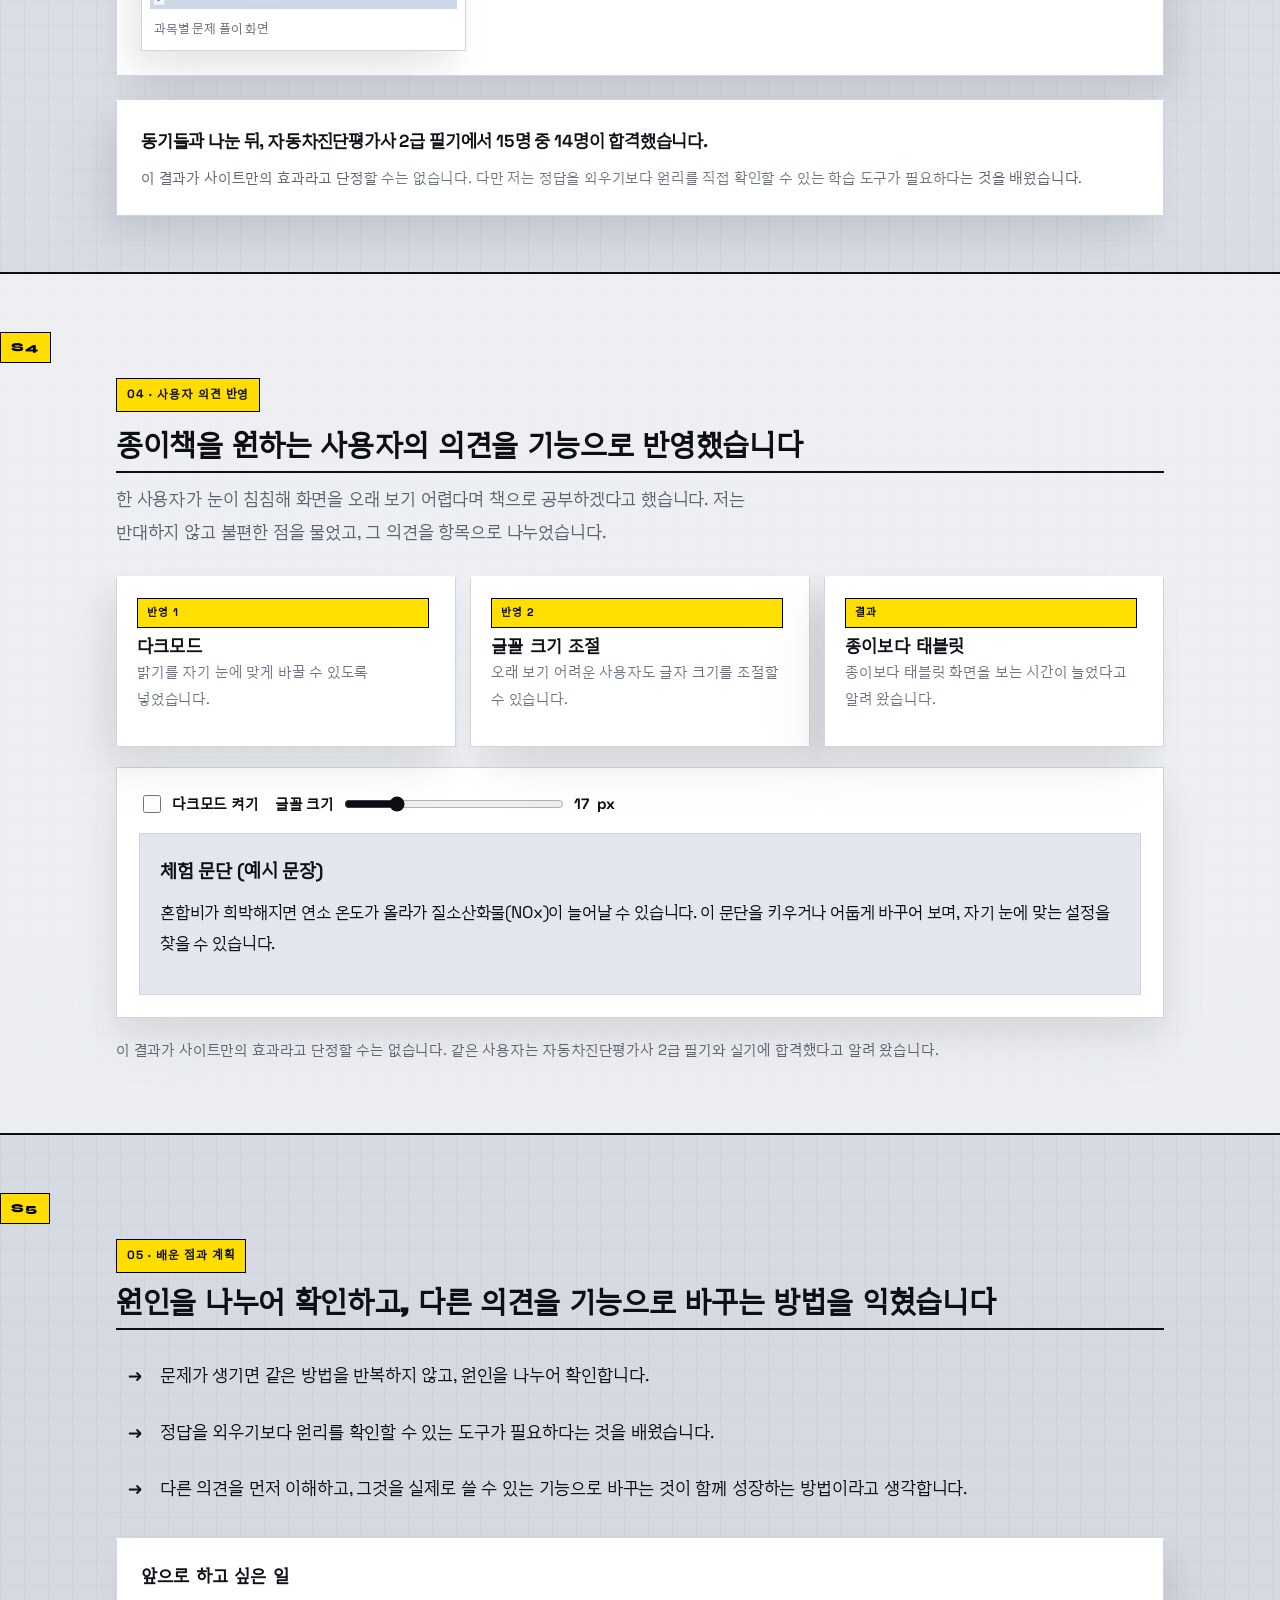
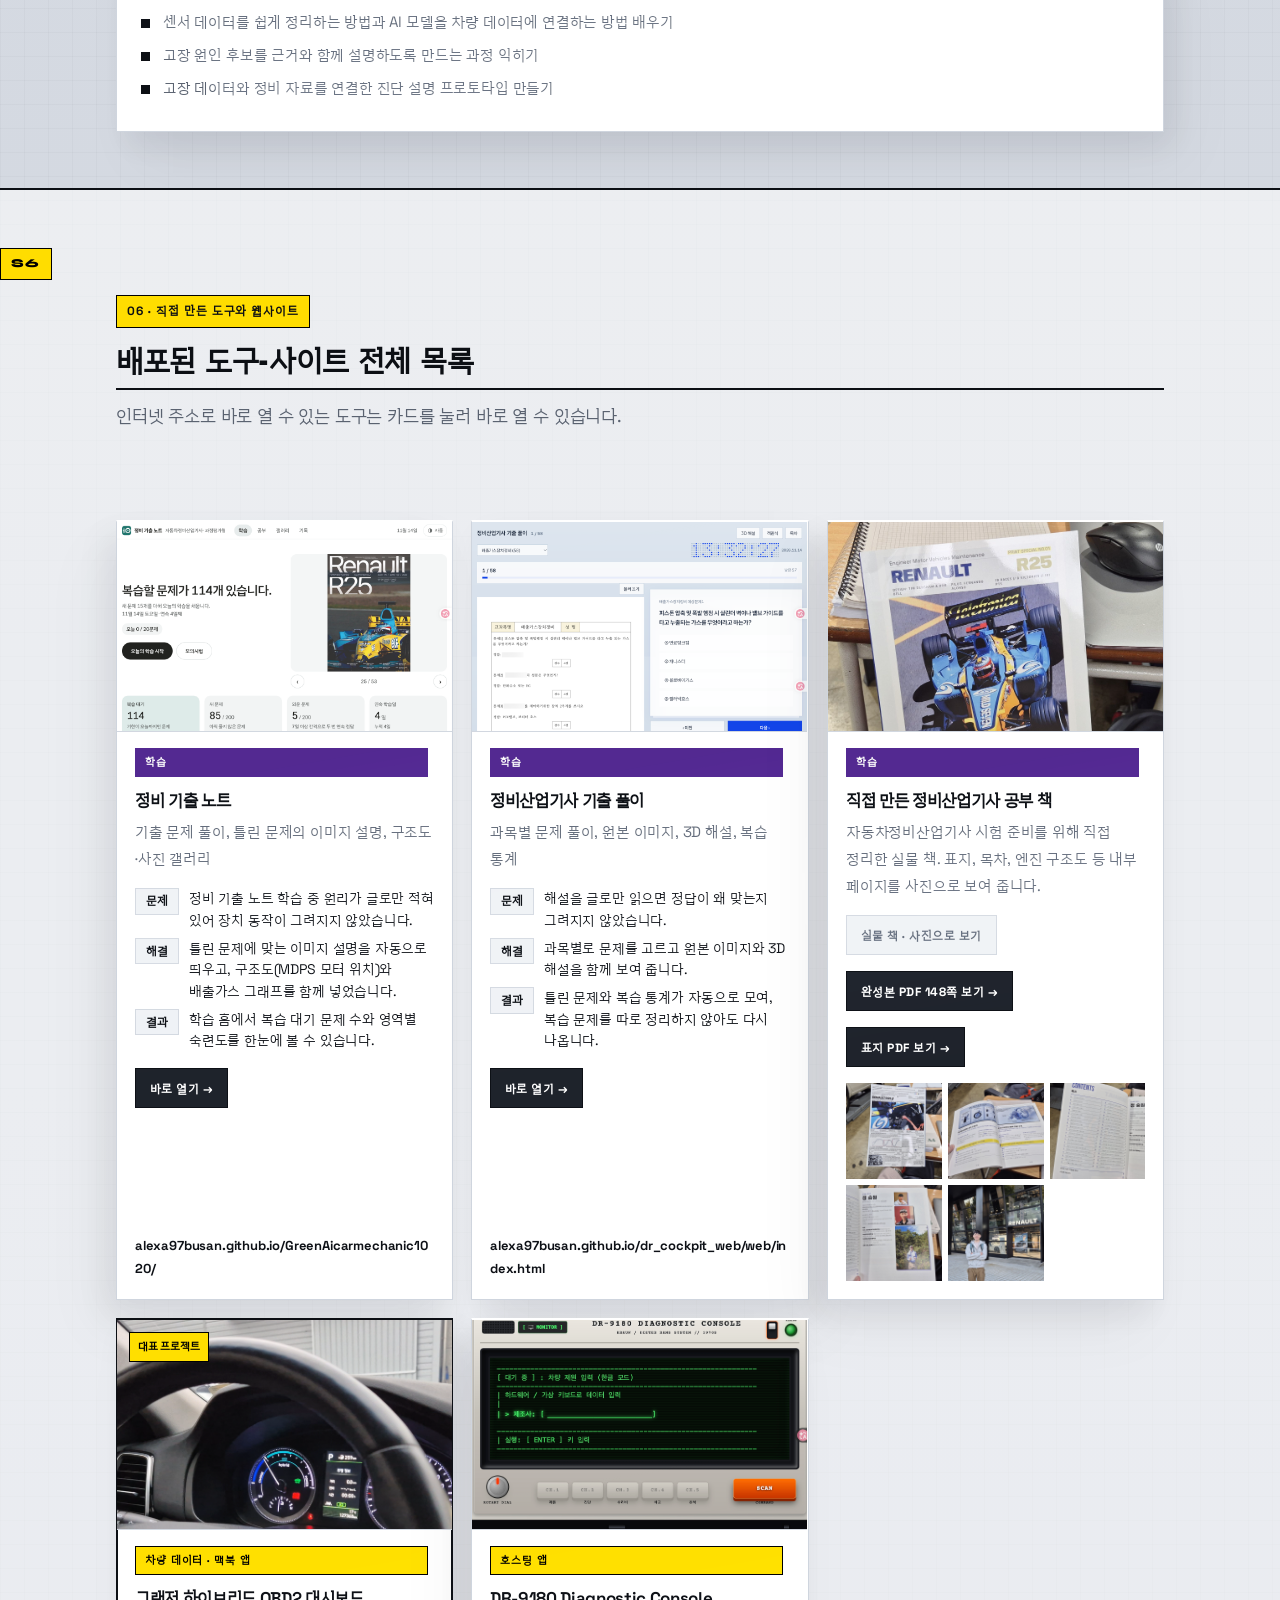
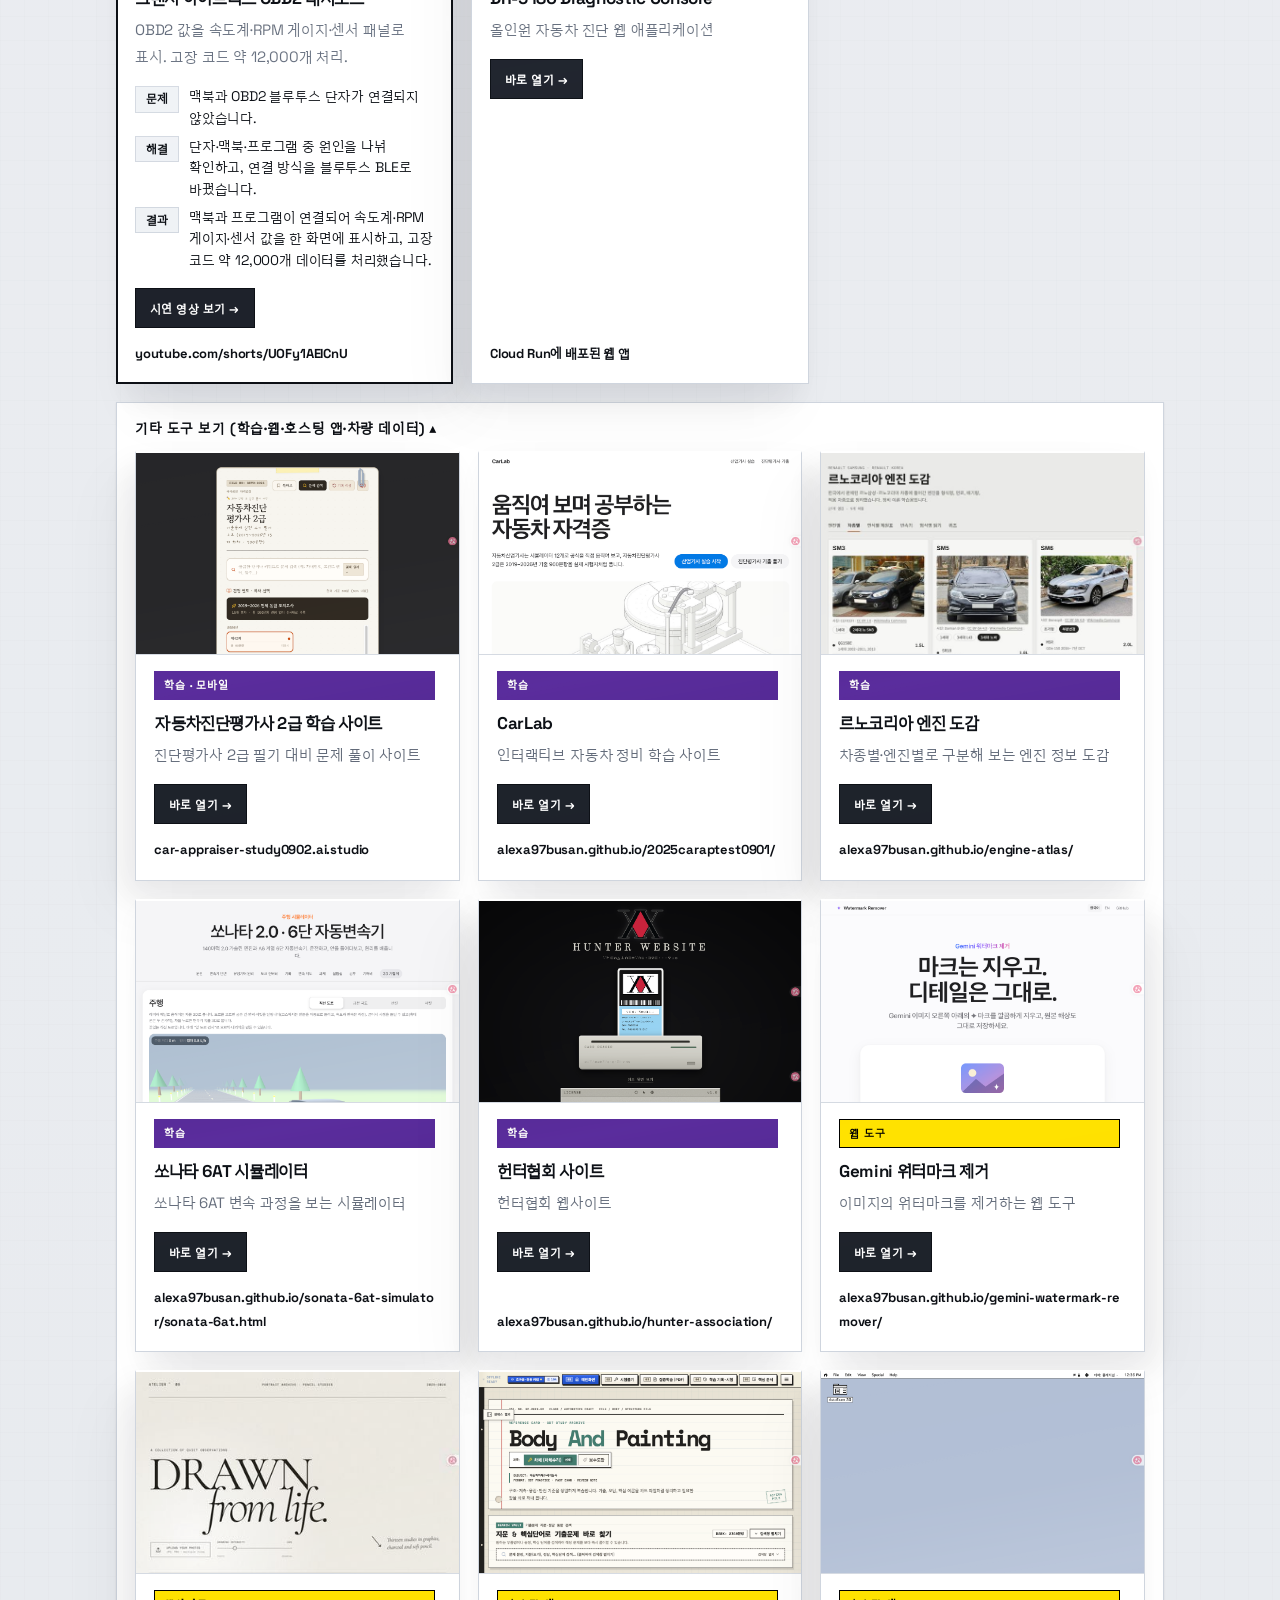
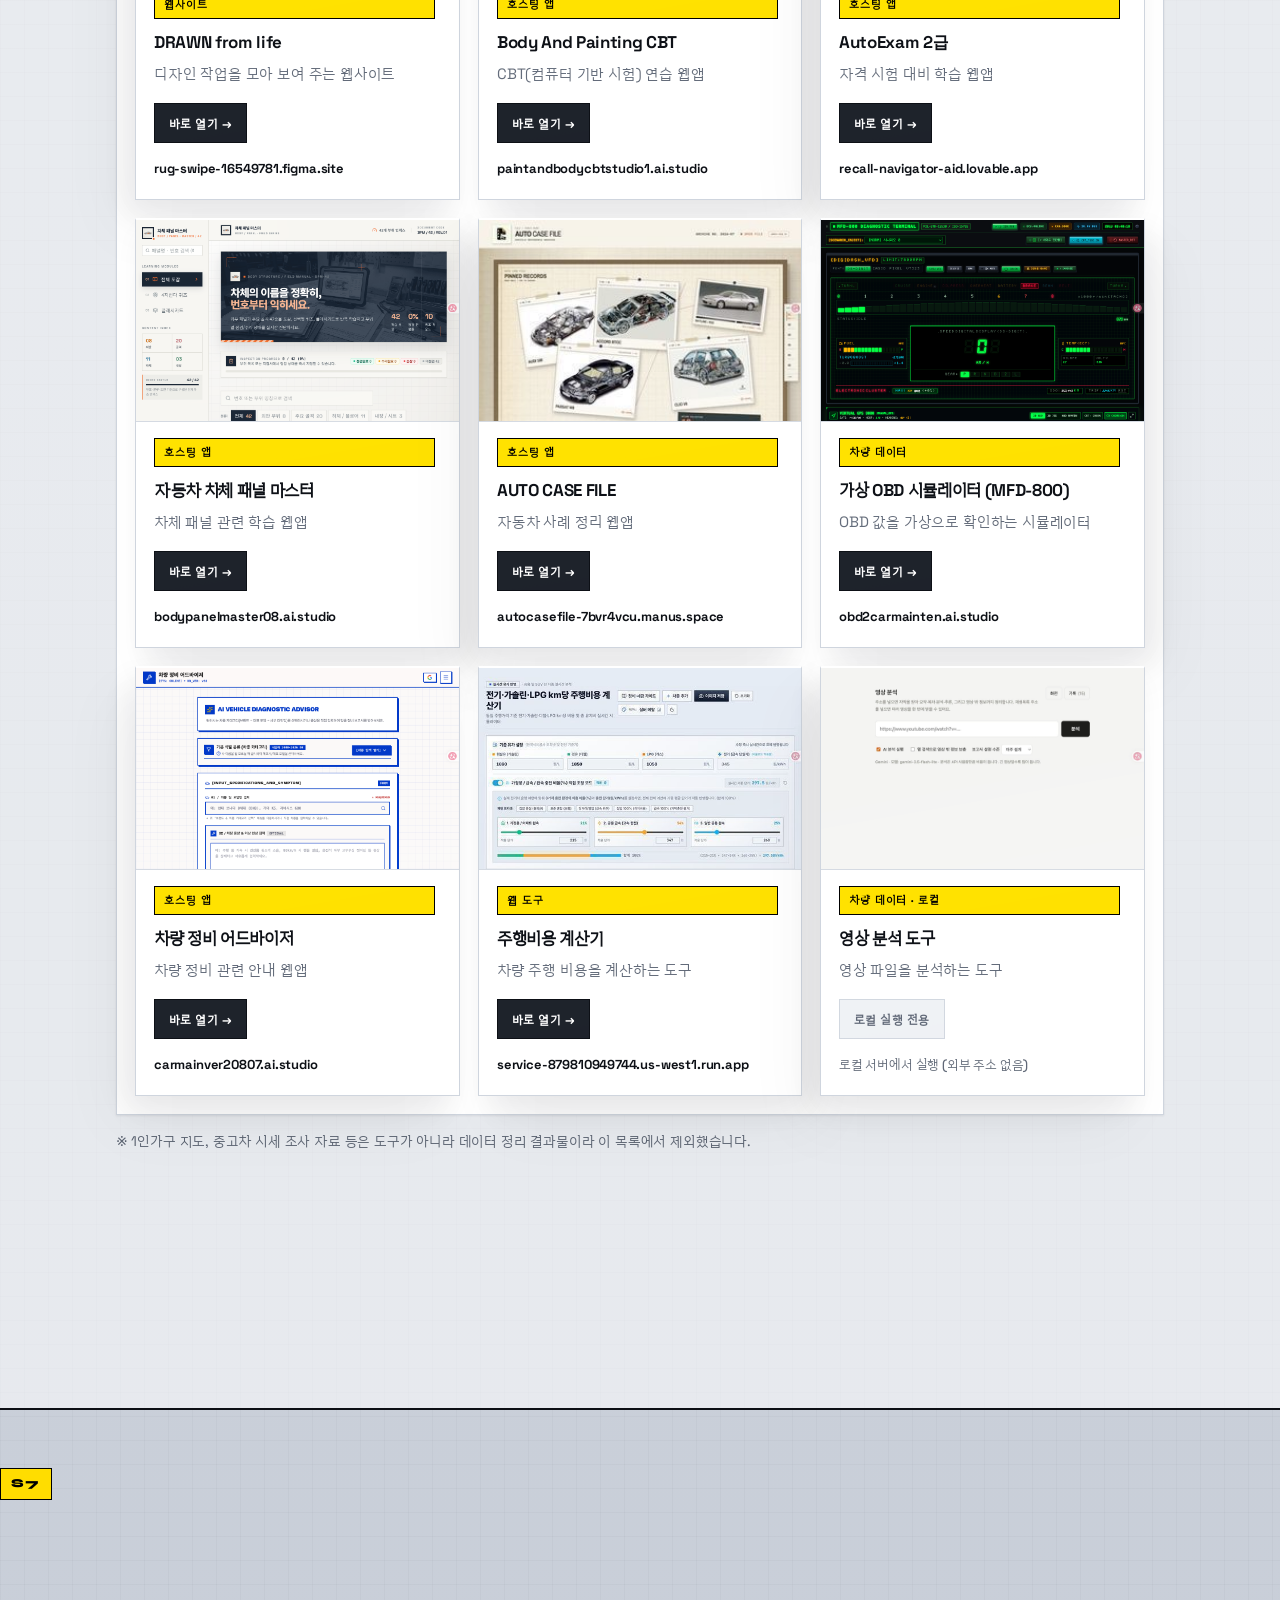
==== commit b713d03b: "Add profile photo block to the main page Co-Authored-By: Claude Haiku 5.5 <noreply@anthropic.com>" ====
--- a/index.html
+++ b/index.html
@@ -42,9 +42,24 @@
 .mp-cap b{display:block;margin-top:8px;font-size:13px;line-height:1.35;color:#1a1a1a}
 .mp-cap em{display:block;margin-top:4px;font-style:normal;font-size:11px;color:#6b6b72}
 @media (max-width:720px){.mp-grid{grid-template-columns:1fr}.mp-card{border-right:0;border-bottom:1px solid #7E3AF2}.mp-card:last-child{border-bottom:0}.mp-media{aspect-ratio:4/3}}
+.mp-profile{display:flex;gap:0;border:1px solid #7E3AF2;background:#fff;margin-bottom:14px}
+.mp-face{margin:0;flex:0 0 180px;width:180px}
+.mp-face img{width:100%;height:100%;min-height:200px;object-fit:cover;display:block;border-right:1px solid #7E3AF2}
+.mp-info{padding:16px 18px}
+.mp-info h3{margin:10px 0 8px;font-size:20px;line-height:1.3;color:#1a1a1a}
+.mp-info p{margin:0;font-size:13px;line-height:1.7;color:#444}
+@media (max-width:720px){.mp-profile{flex-direction:column}.mp-face{flex:none;width:100%}.mp-face img{min-height:0;height:220px;border-right:0;border-bottom:1px solid #7E3AF2}}
 </style>
 <section class="mp-top" aria-label="레이싱 포스터 아카이브">
   <div class="wrap">
+    <div class="mp-profile">
+      <figure class="mp-face"><img src="img/profile_face.jpg" alt="정승원 프로필 사진" loading="eager"></figure>
+      <div class="mp-info">
+        <span class="mp-id">PROFILE</span>
+        <h3>정승원 · Seung won Jeong</h3>
+        <p>차량 진단·평가, 전기차 정비, ADAS 테스트를 목표로 합니다.<br>자동차진단평가사 2급(2026.10) · 자동차정비산업기사 과정(2027.02 예정)<br>부산 북구 거주 · 부산·김해·창원·경주 근무 가능</p>
+      </div>
+    </div>
     <div class="mp-head"><span>ARCHIVE · 01—03</span><span class="mp-rule"></span></div>
     <div class="mp-grid">
       <figure class="mp-card">
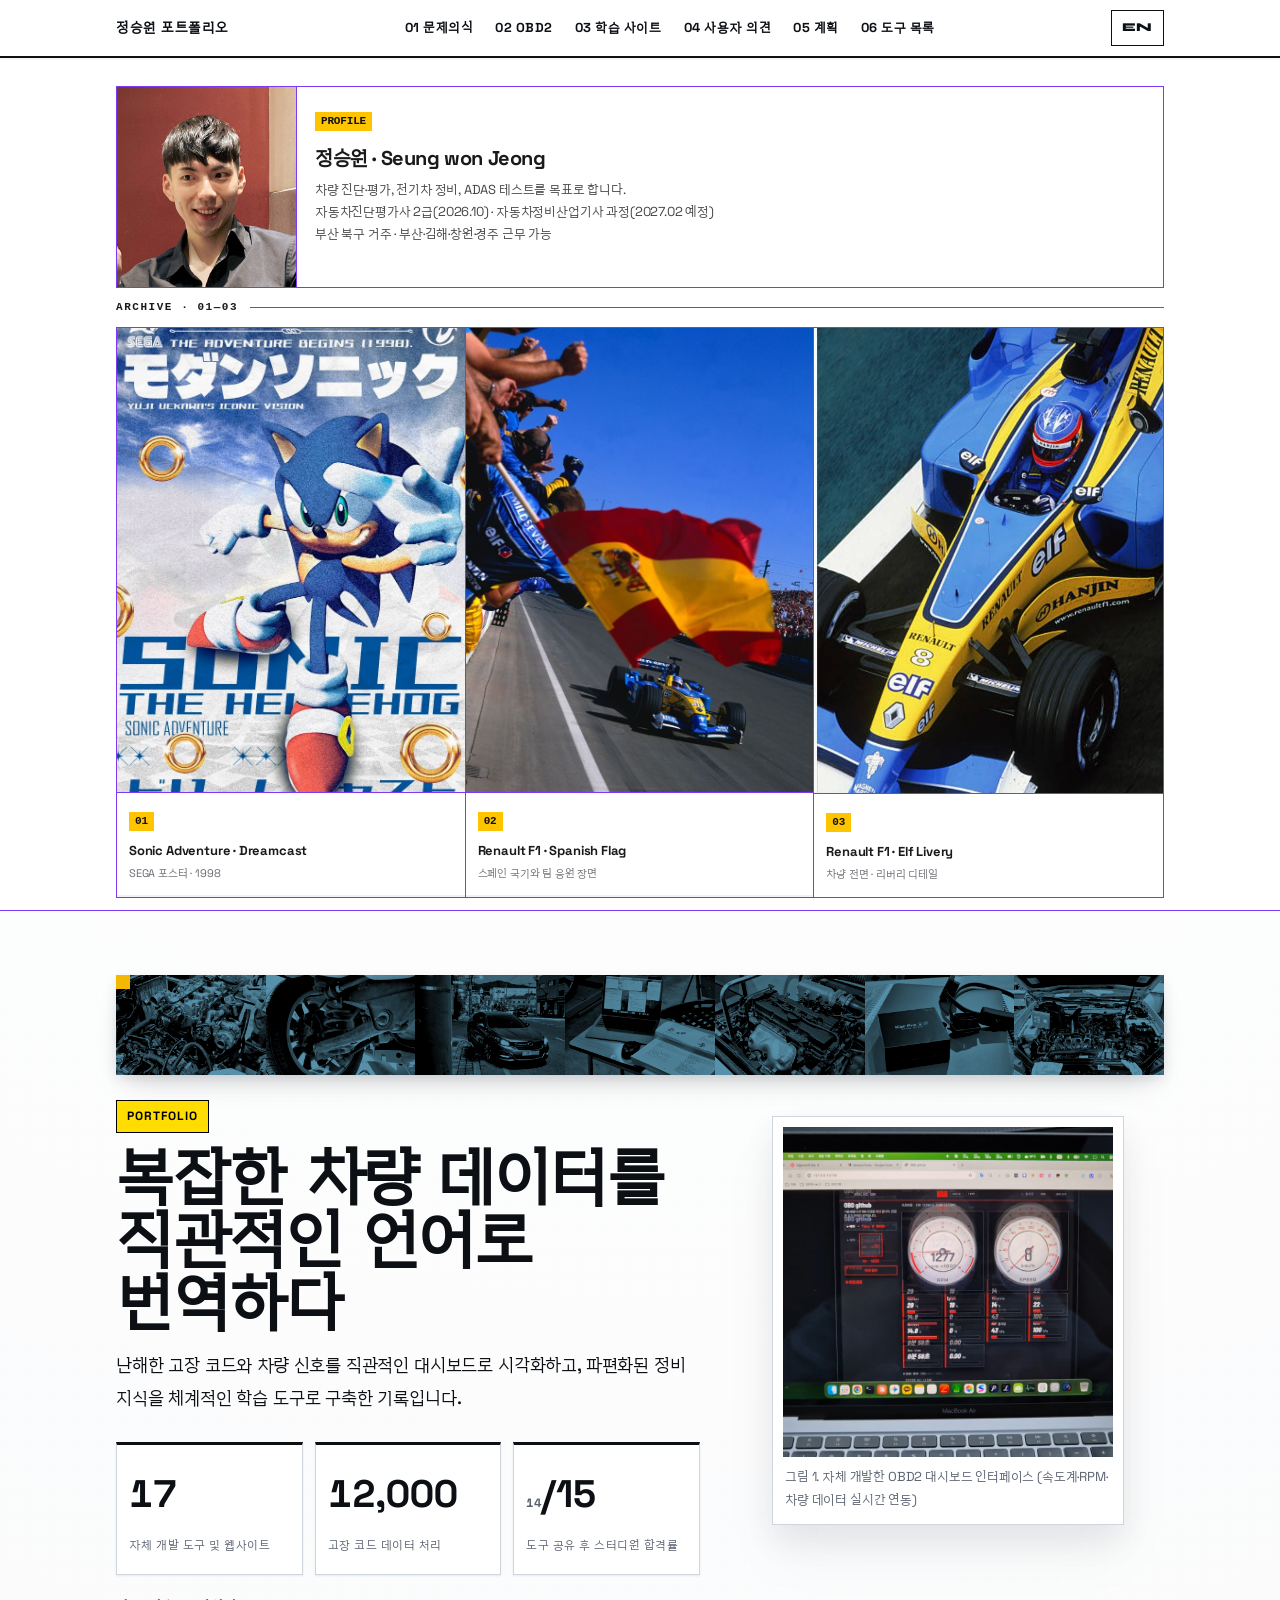
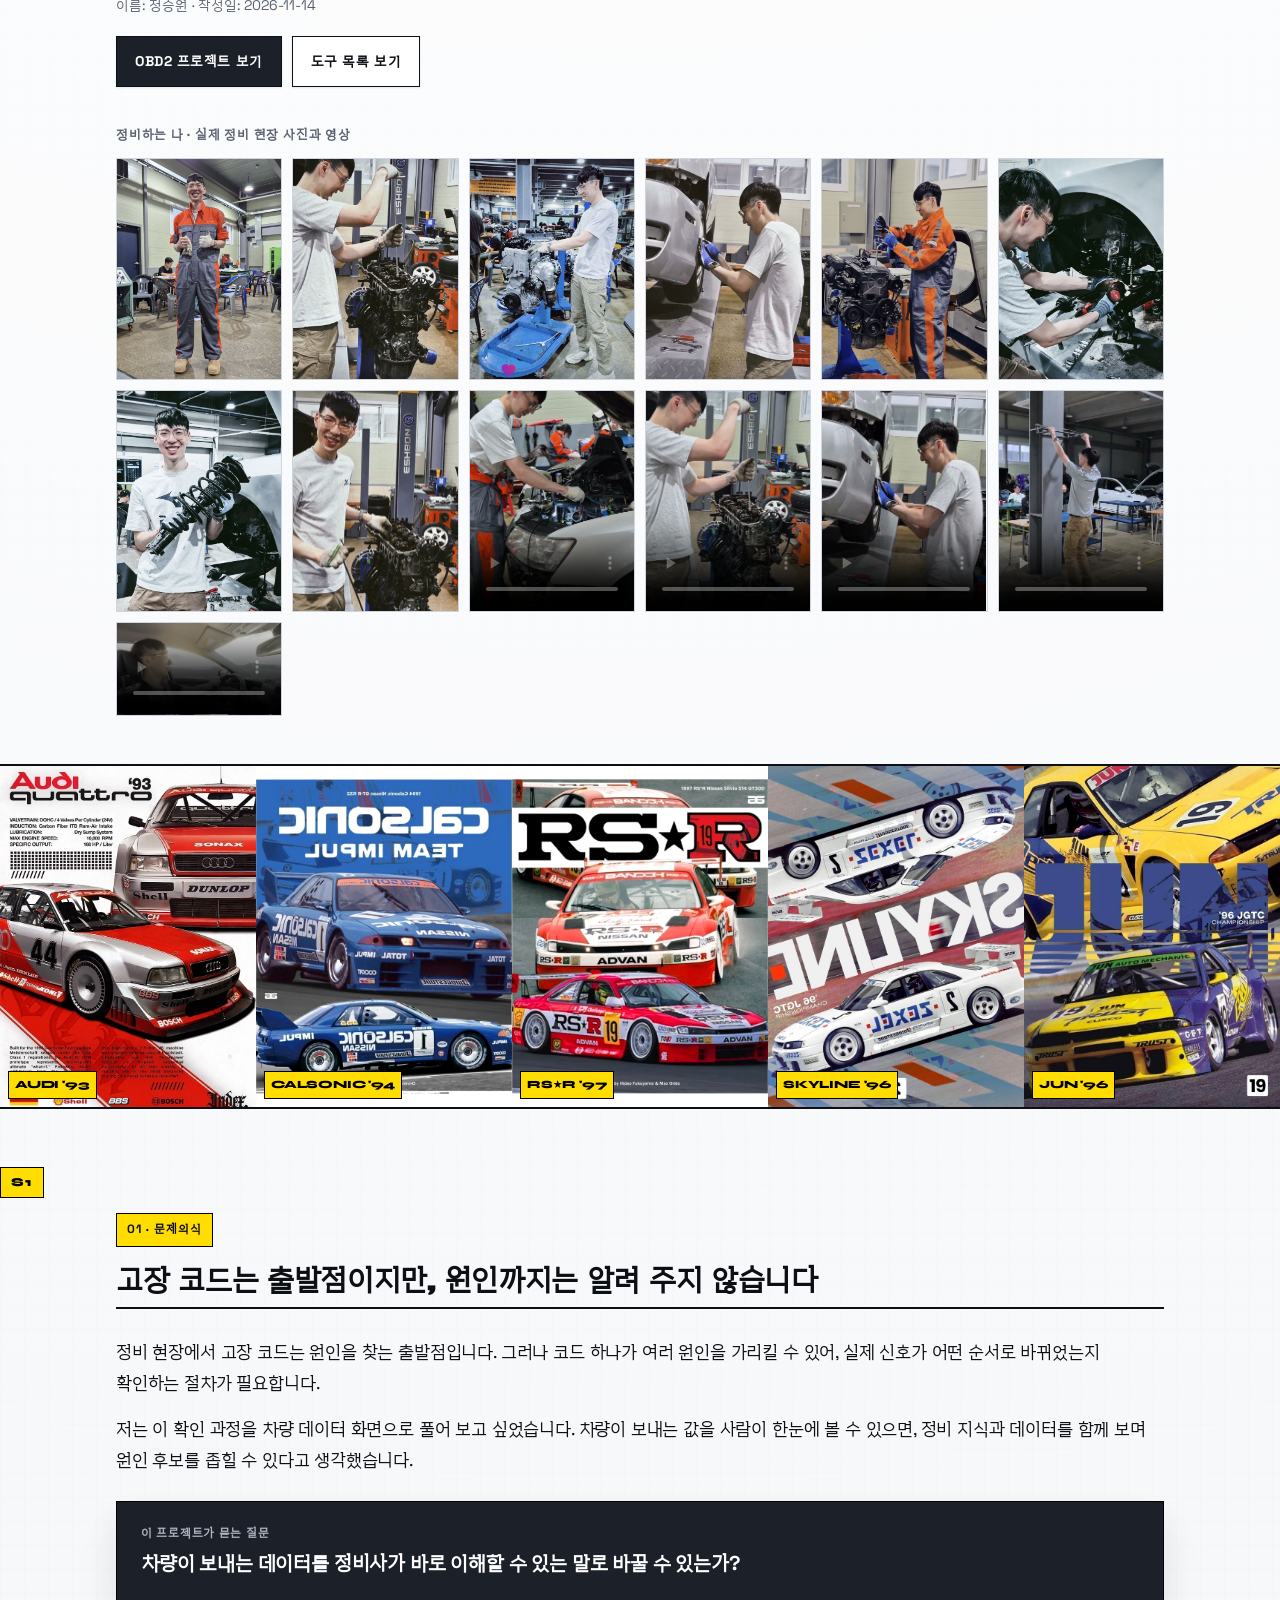
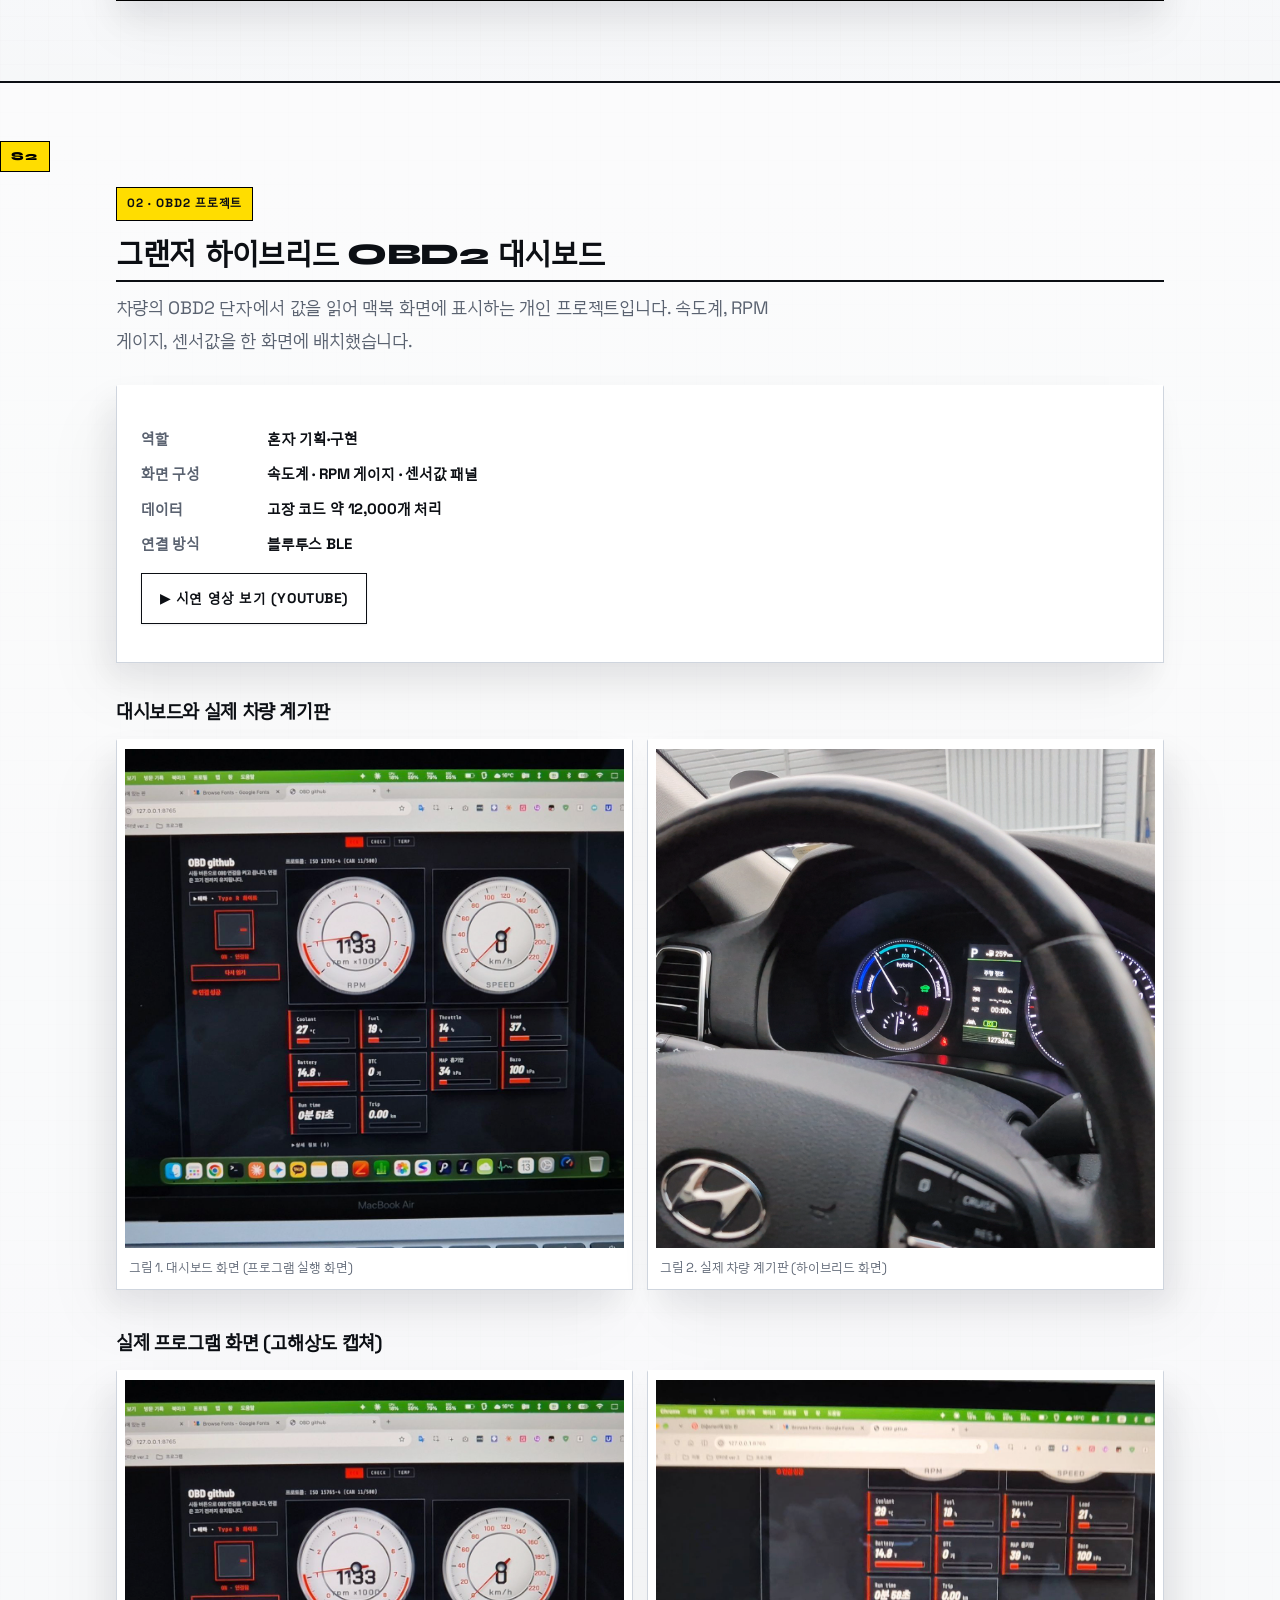
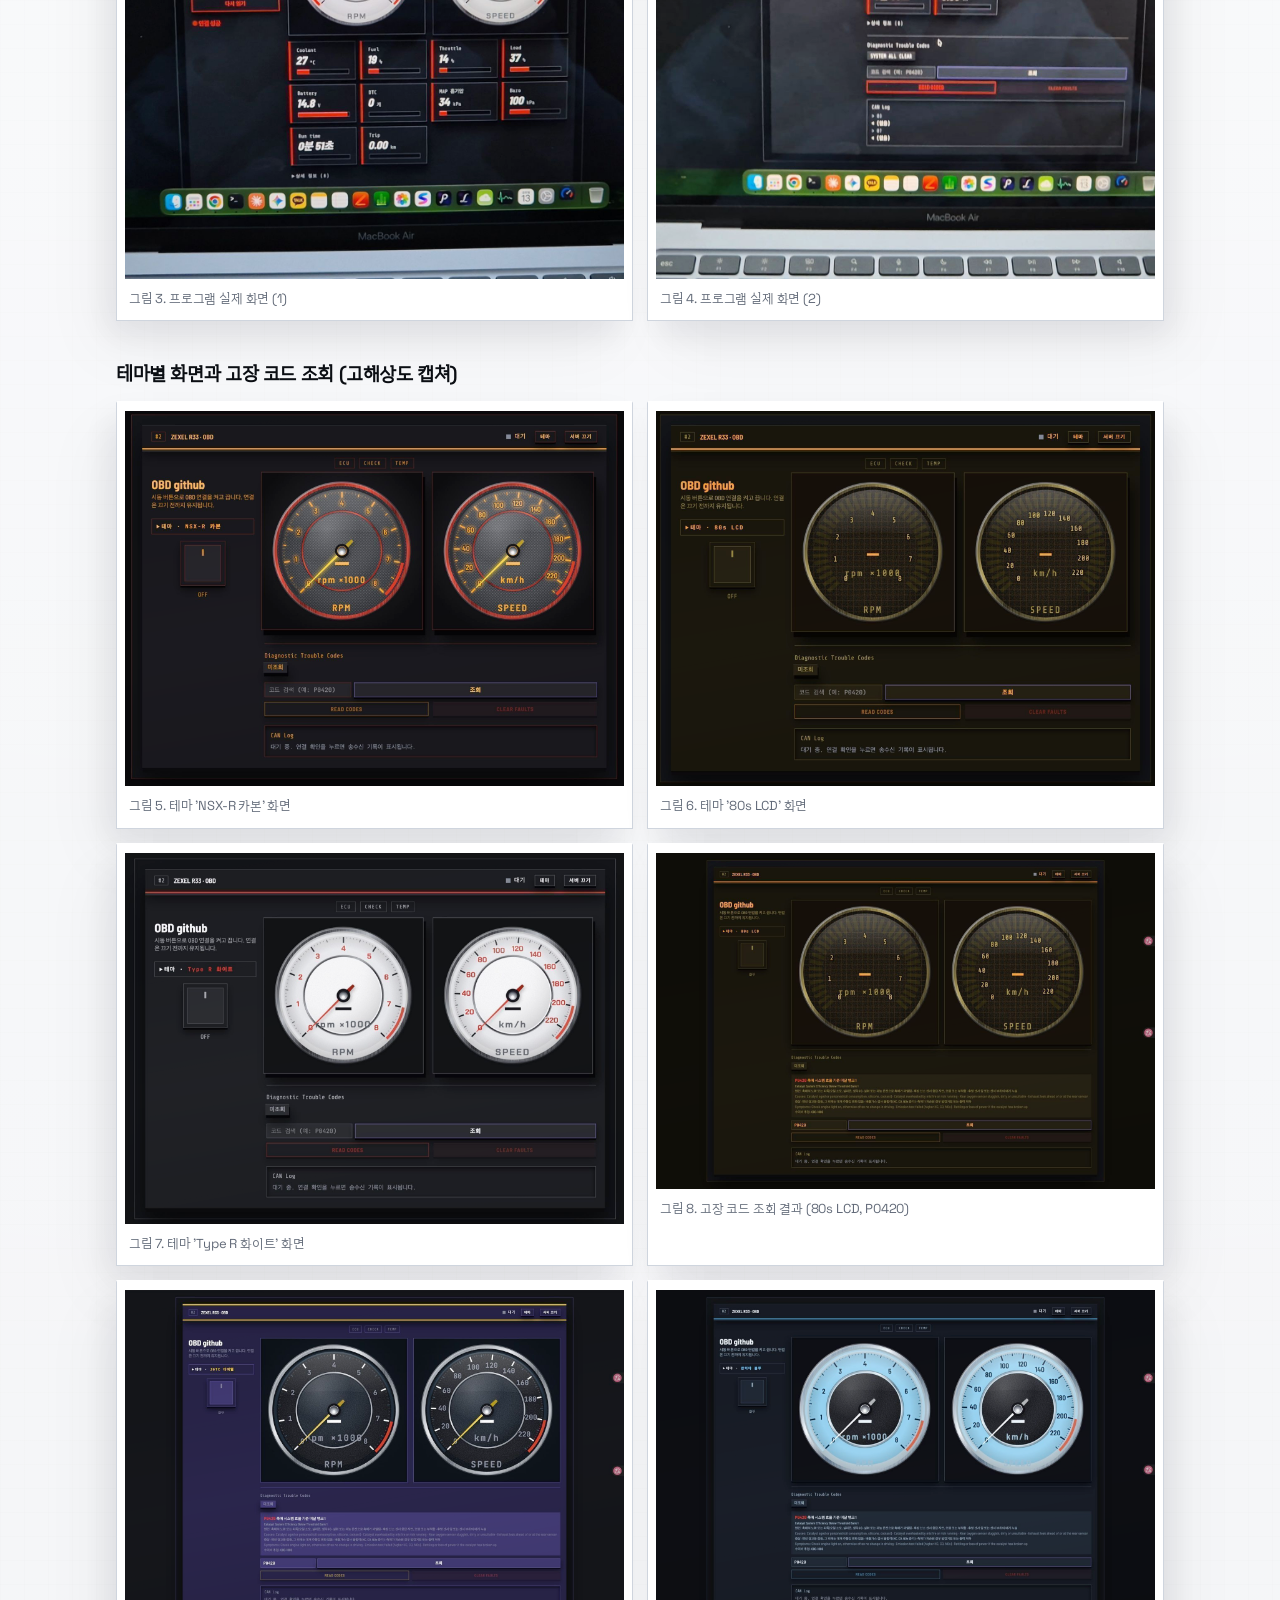
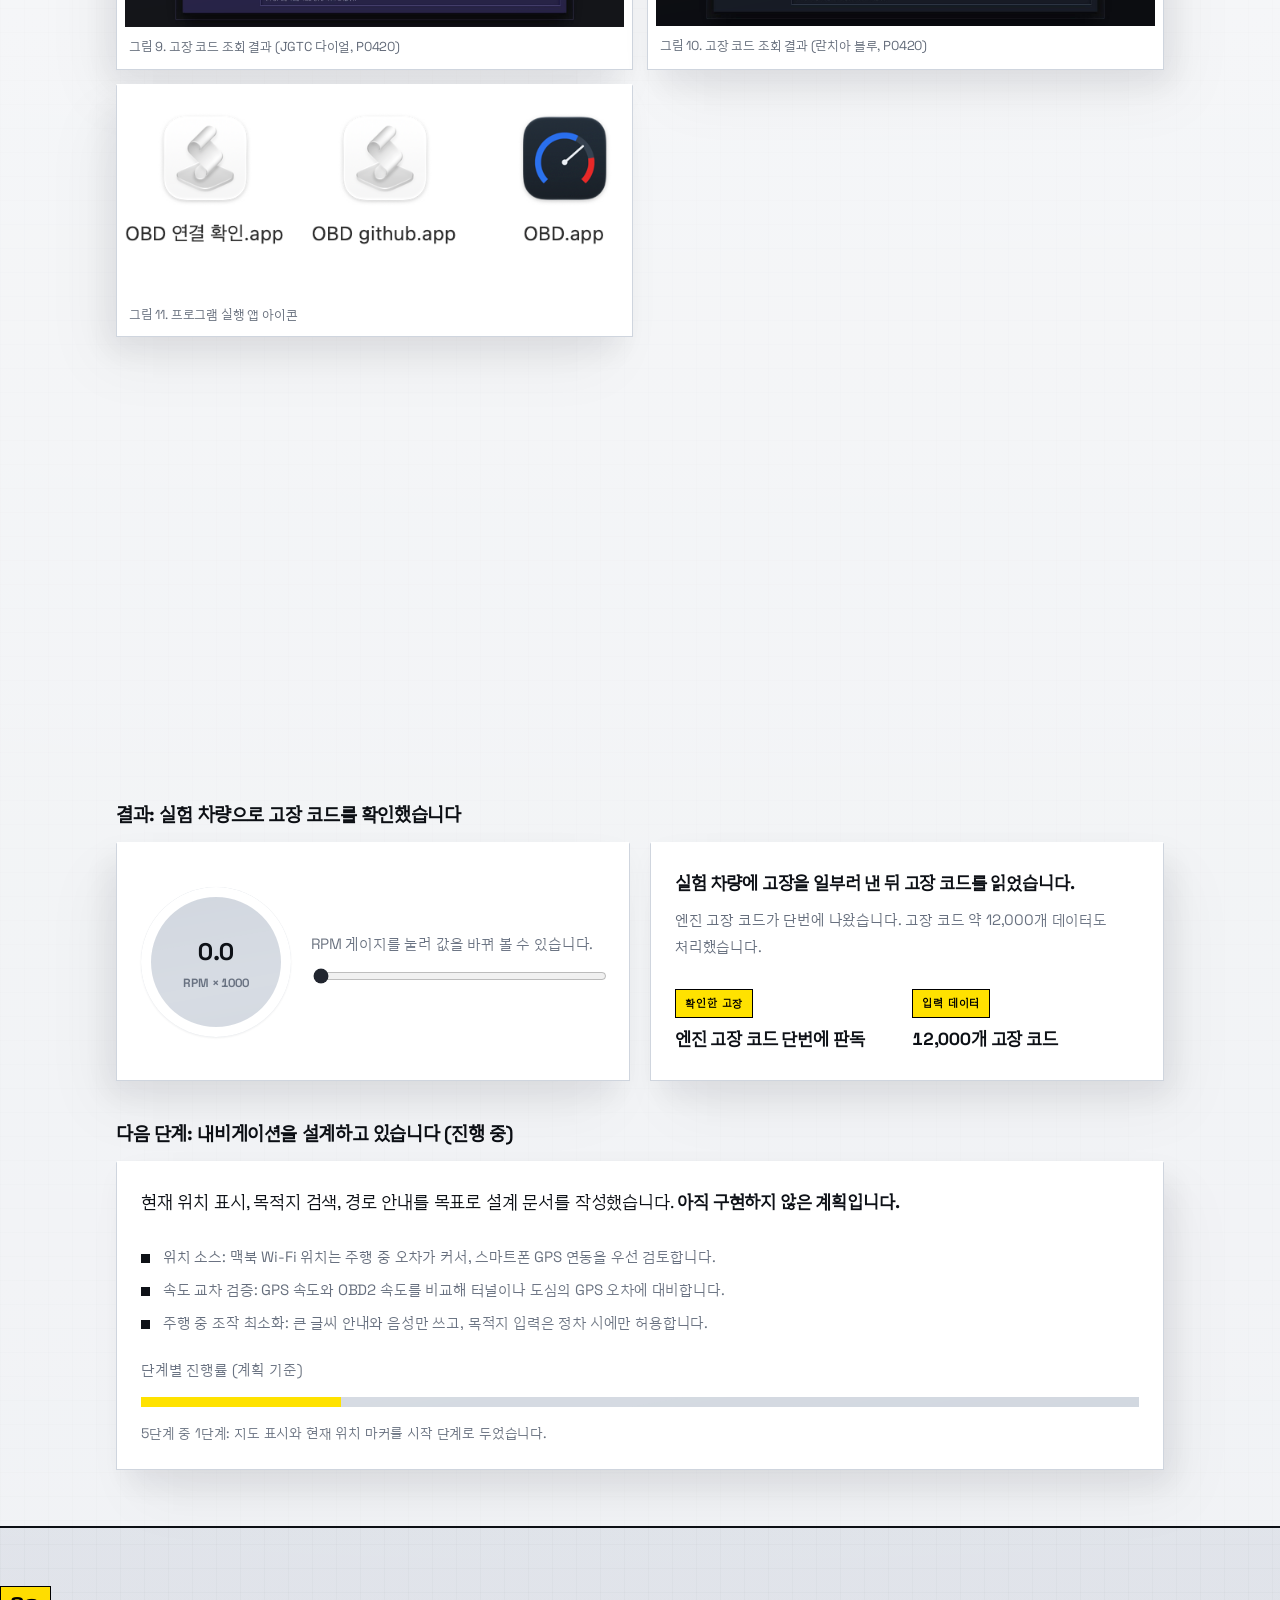
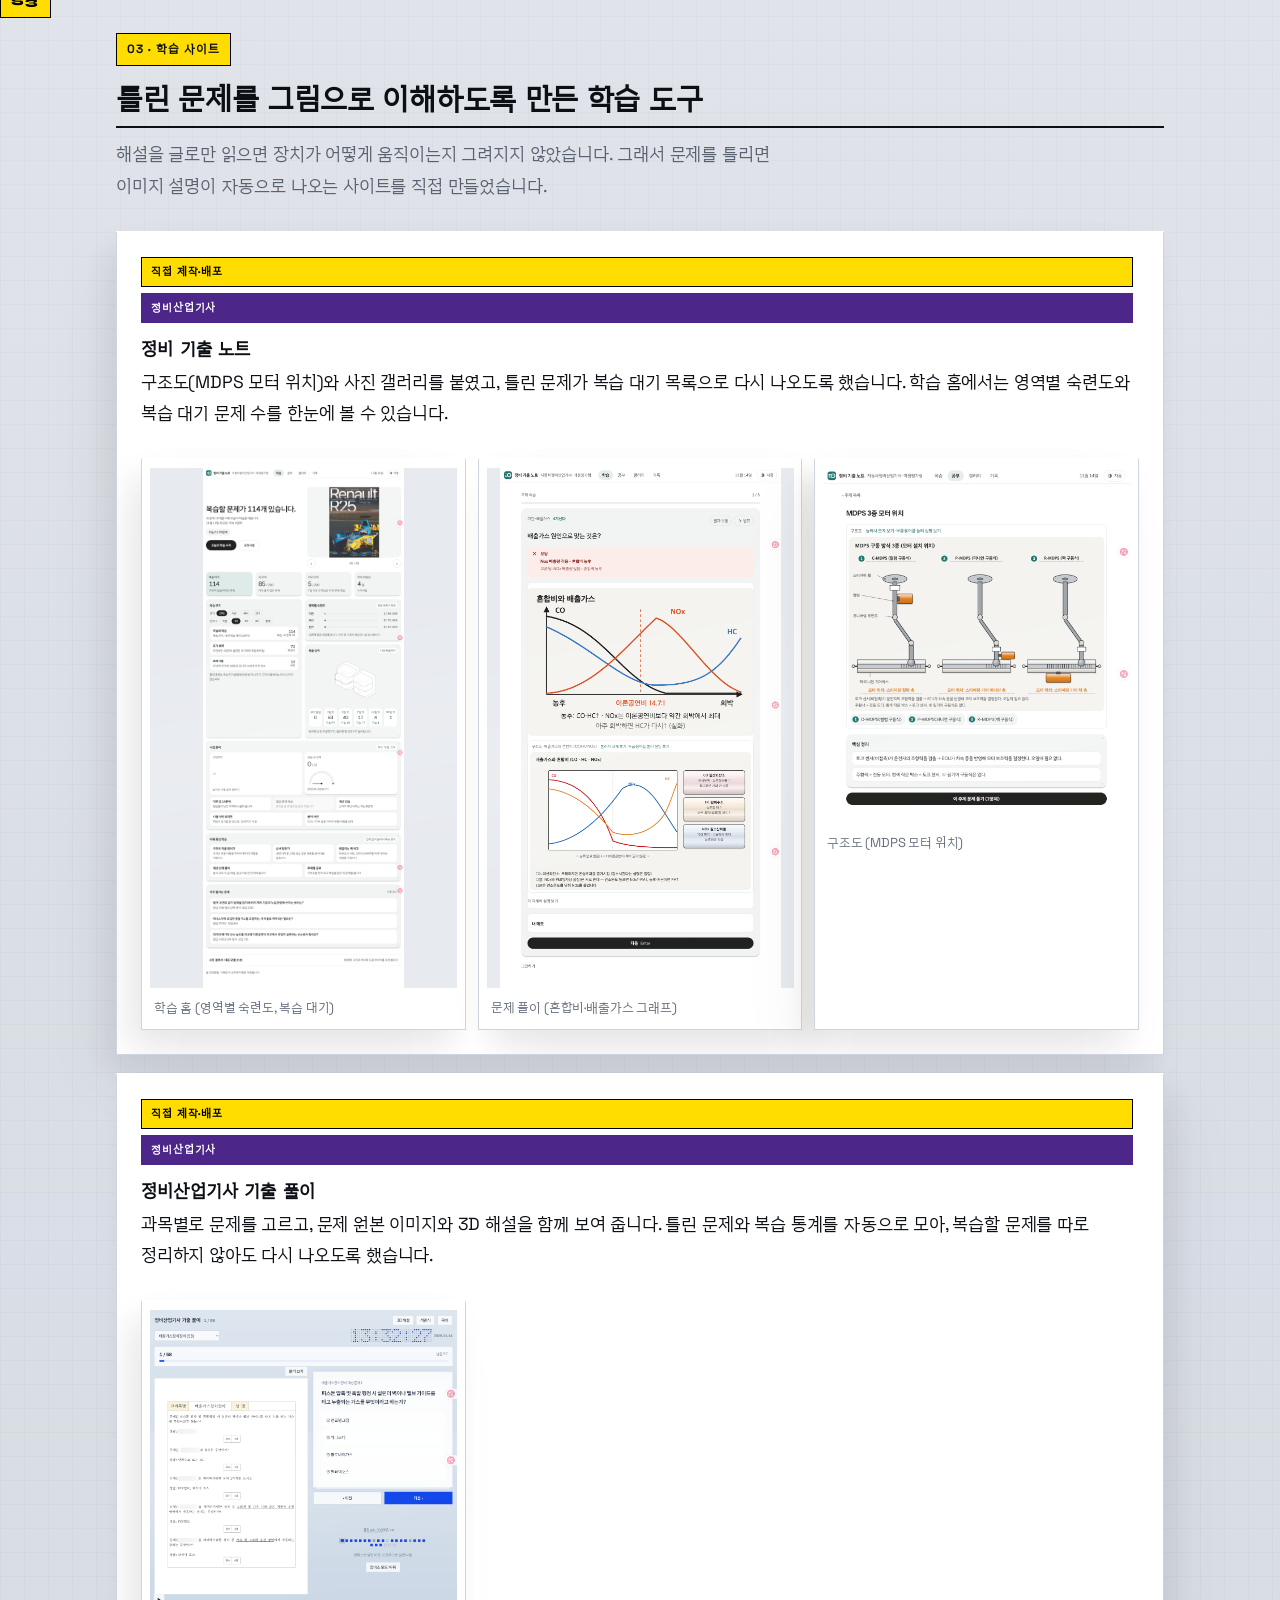
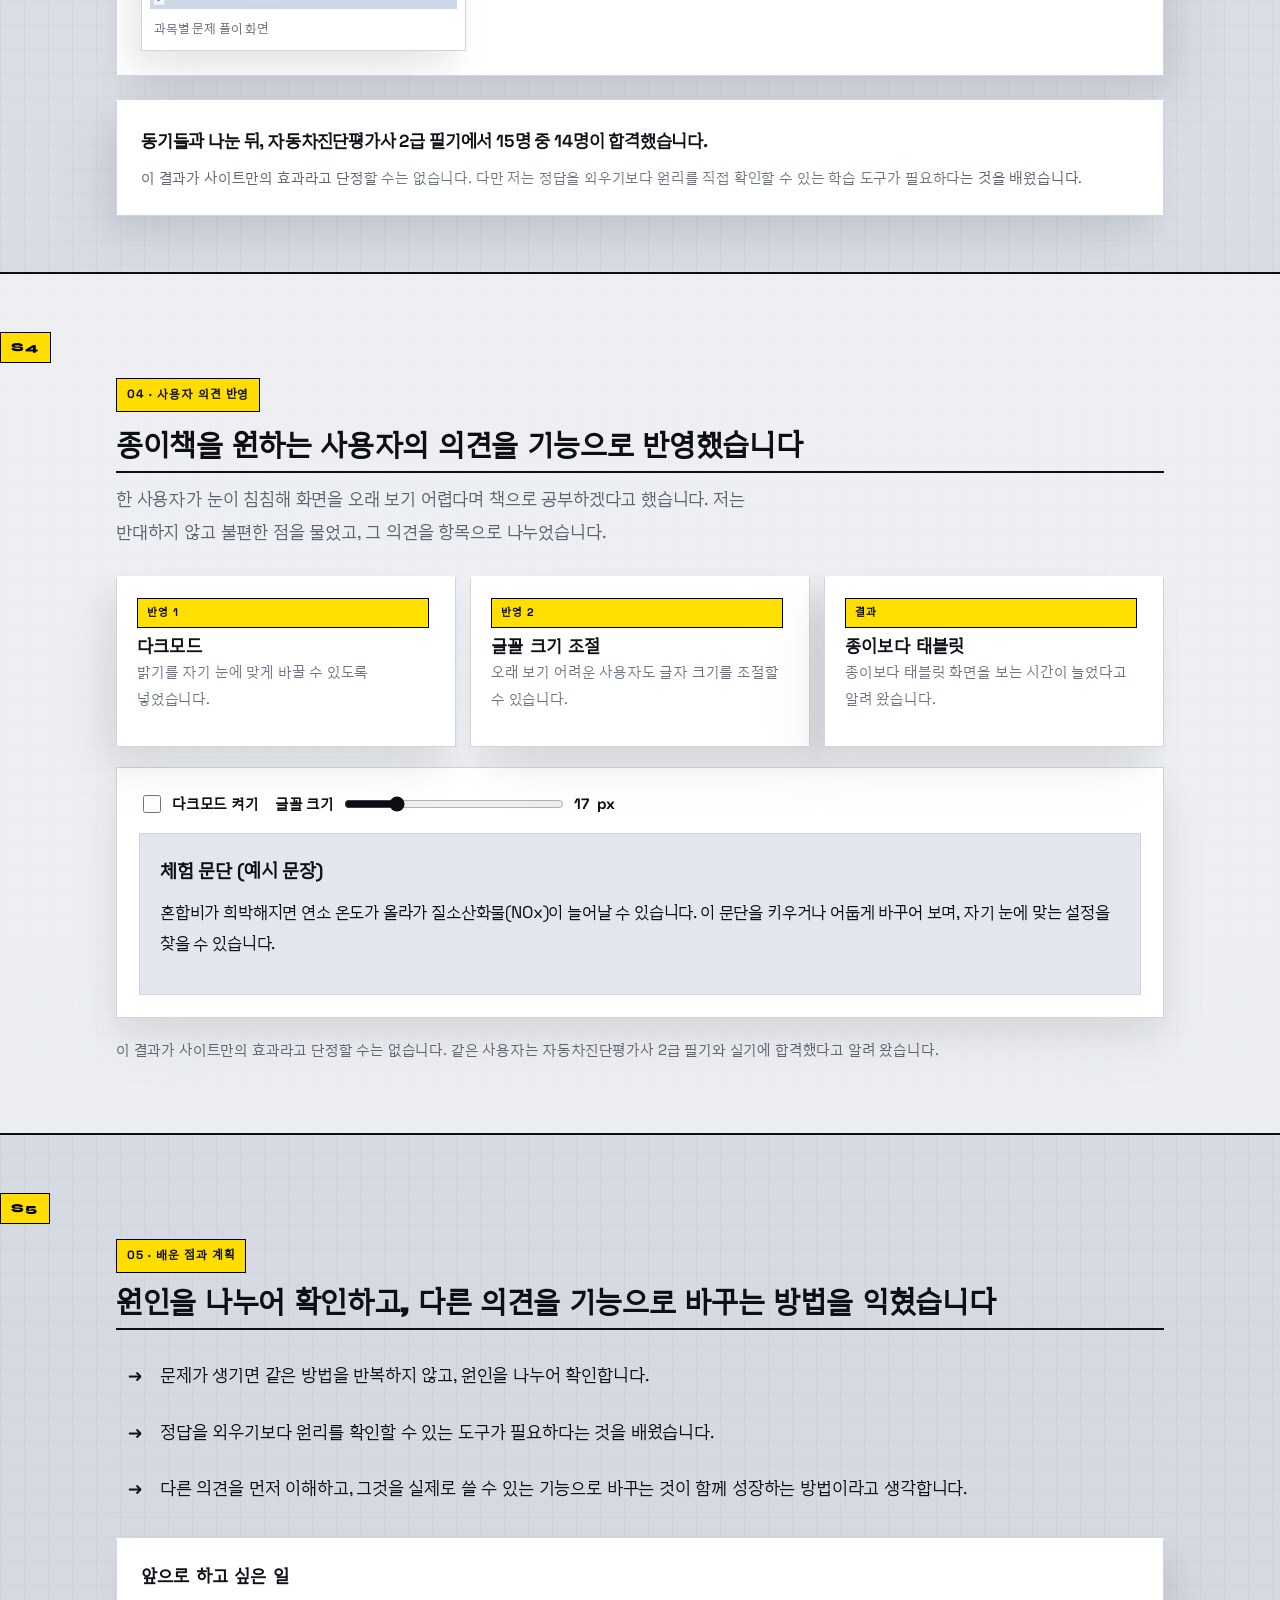
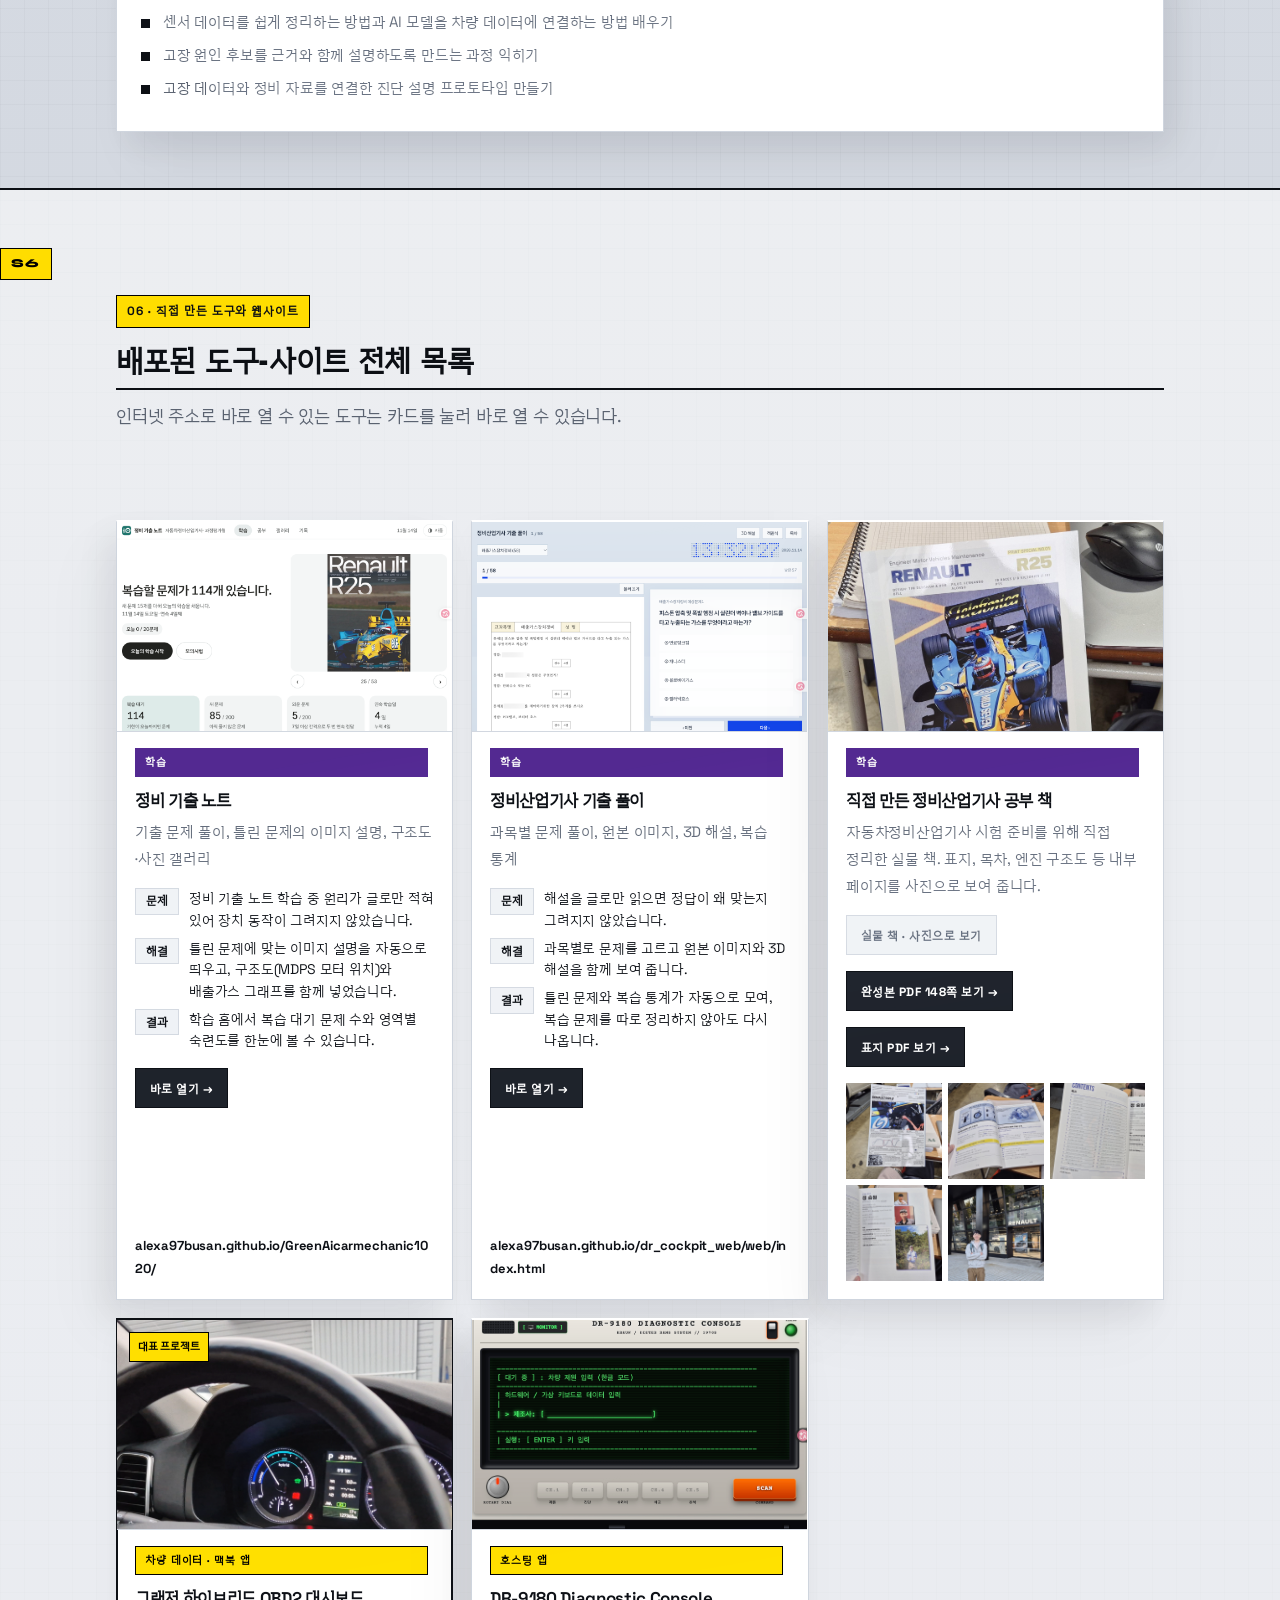
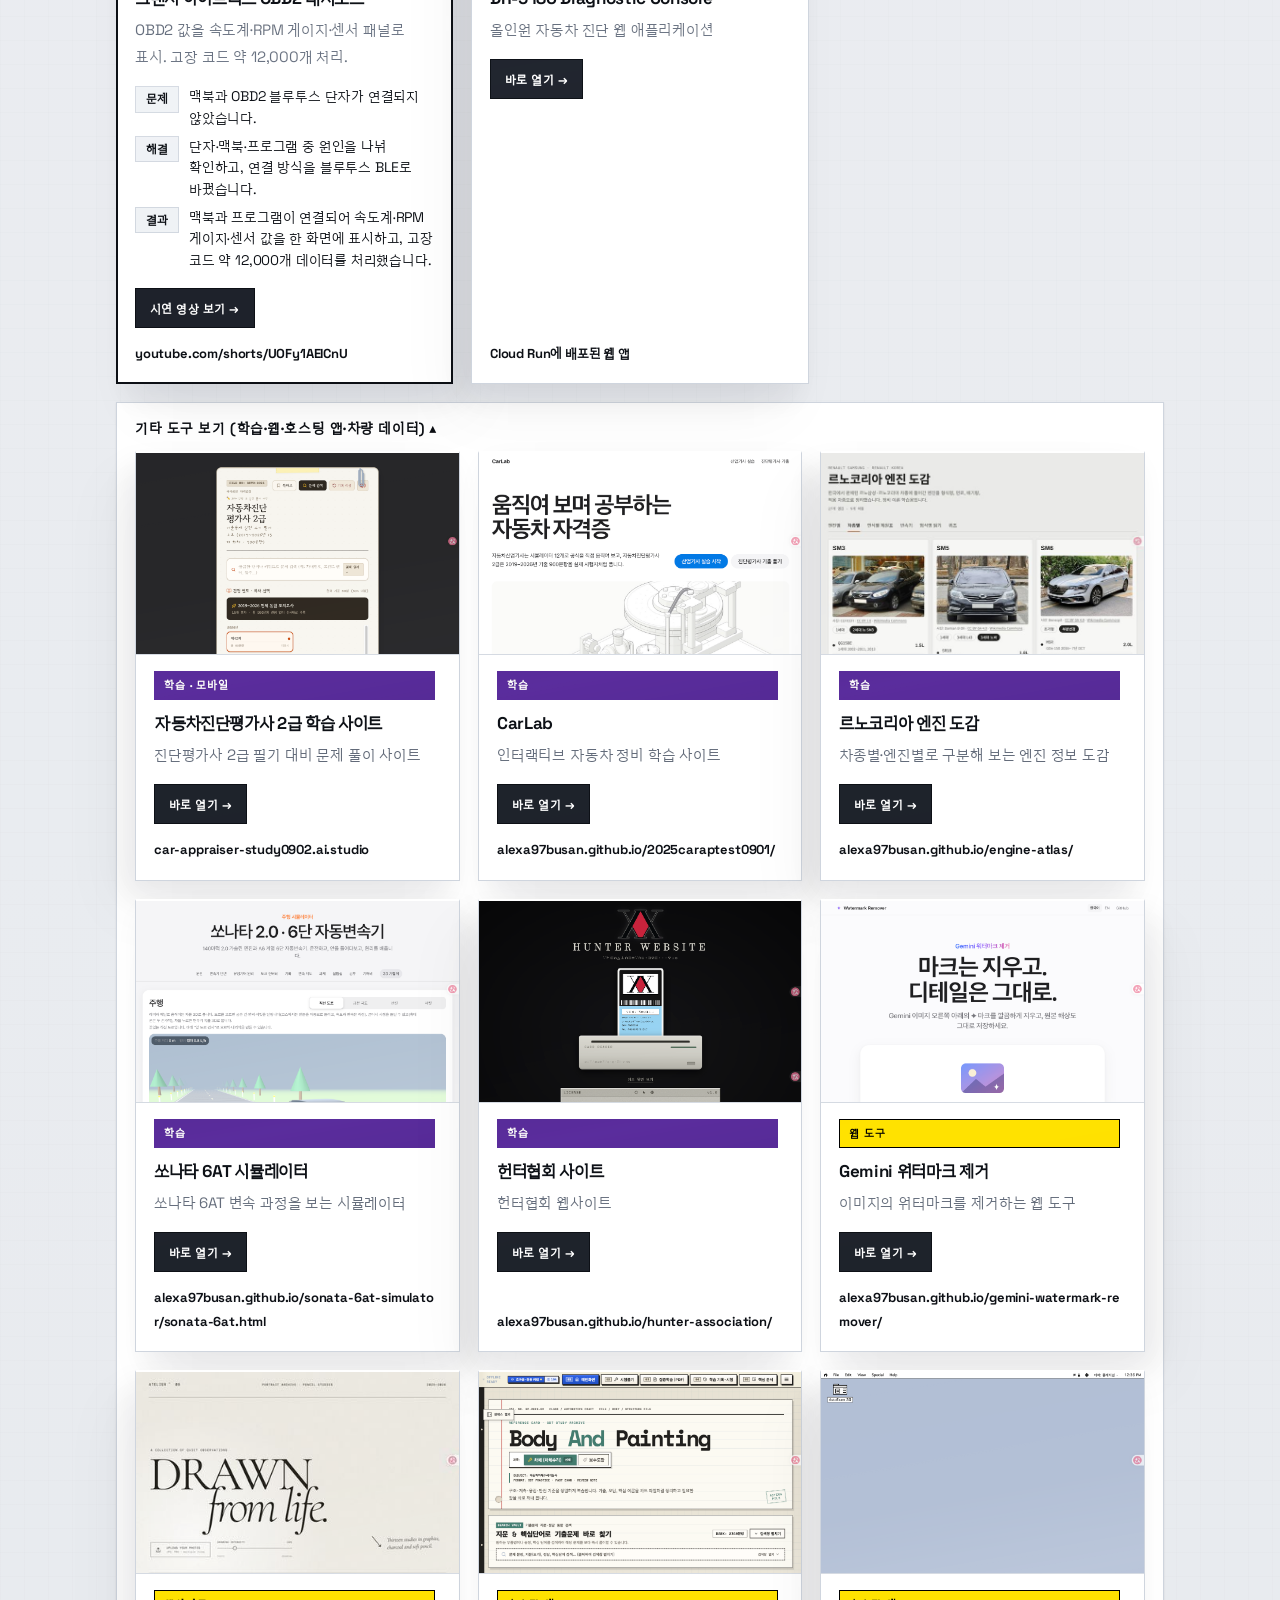
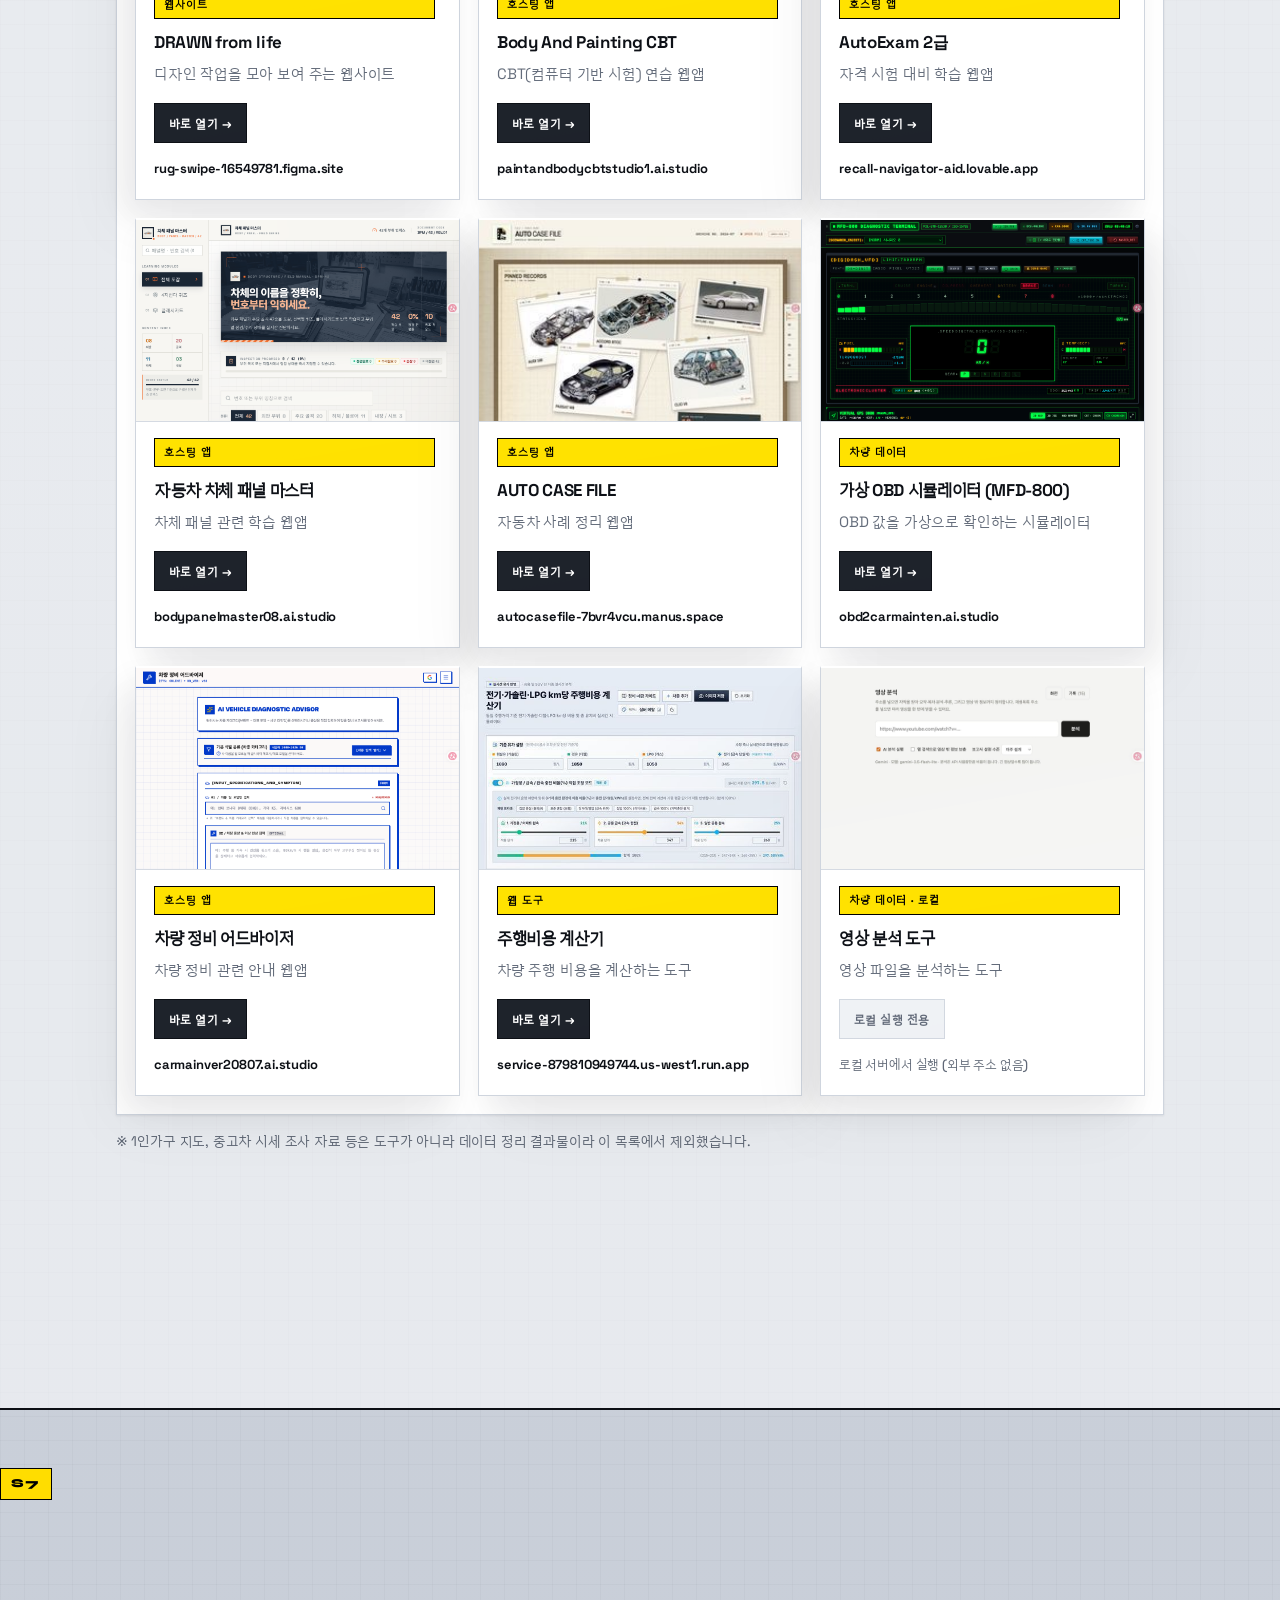
==== commit c0ba9da4: "Add English version and KO/EN switch button - Add index_en.html: full English translation of the por" ====
--- a/index.html
+++ b/index.html
@@ -6,6 +6,8 @@
 <title>정승원 포트폴리오 · 복잡한 차량 데이터를 직관적인 언어로 번역하다</title>
 <meta name="description" content="정승원 포트폴리오. 직접 만든 OBD2 대시보드, 정비 학습 사이트, 배포한 웹 도구 목록.">
 <link rel="stylesheet" href="motorsport.css">
+<link rel="alternate" hreflang="ko" href="index.html">
+<link rel="alternate" hreflang="en" href="index_en.html">
 </head>
 <body>
 
@@ -20,6 +22,7 @@
       <a href="#s5">05 계획</a>
       <a href="#s6">06 도구 목록</a>
     </nav>
+    <a class="lang-switch" href="index_en.html" lang="en" hreflang="en" aria-label="Switch to the English version">EN</a>
   </div>
   <div class="progress" id="progress"></div>
 </header>
--- a/motorsport.css
+++ b/motorsport.css
@@ -67,6 +67,10 @@
 .nav a{color:var(--ink);text-decoration:none;font-size:13px;font-weight:700;text-transform:uppercase;letter-spacing:.04em;padding:8px 10px;transition:background .2s,color .2s}
 .nav a:hover,.nav a:focus-visible{background:var(--ink);color:#fff;outline:none}
 .progress{position:absolute;left:0;bottom:-2px;height:2px;background:var(--amber);width:0}
+/* 한영 전환 키 (index.html ↔ index_en.html) */
+.lang-switch{flex:0 0 auto;display:inline-flex;align-items:center;justify-content:center;min-width:44px;min-height:32px;padding:6px 10px;border:1px solid var(--ink);background:#fff;color:var(--ink);text-decoration:none;font-family:var(--display);font-weight:900;font-size:12px;letter-spacing:.06em;transition:background .2s,color .2s,transform .15s}
+.lang-switch:hover,.lang-switch:focus-visible{background:var(--ink);color:#fff;outline:none}
+.lang-switch:active{transform:translateY(1px)}
 
 /* hero: white glow over the grey gradient */
 .hero{padding:64px 0 48px;color:var(--ink);position:relative;overflow:hidden}
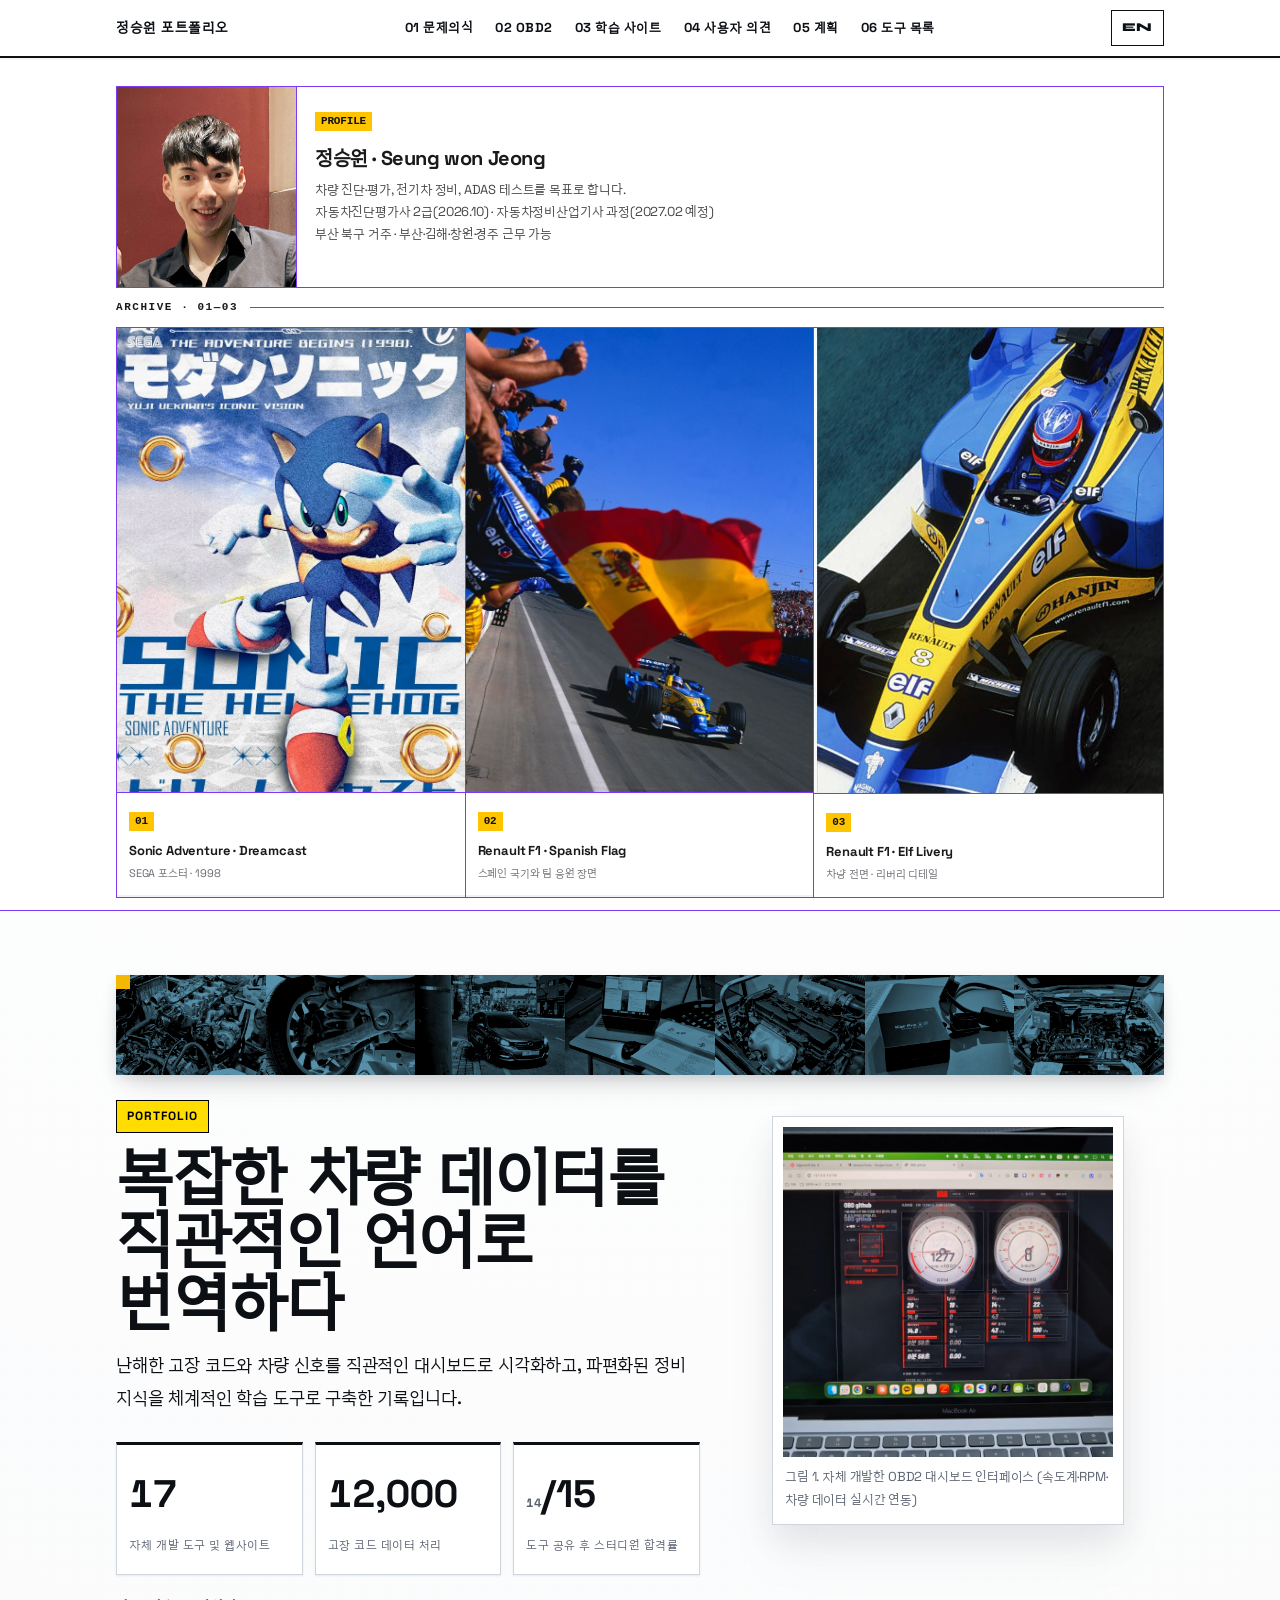
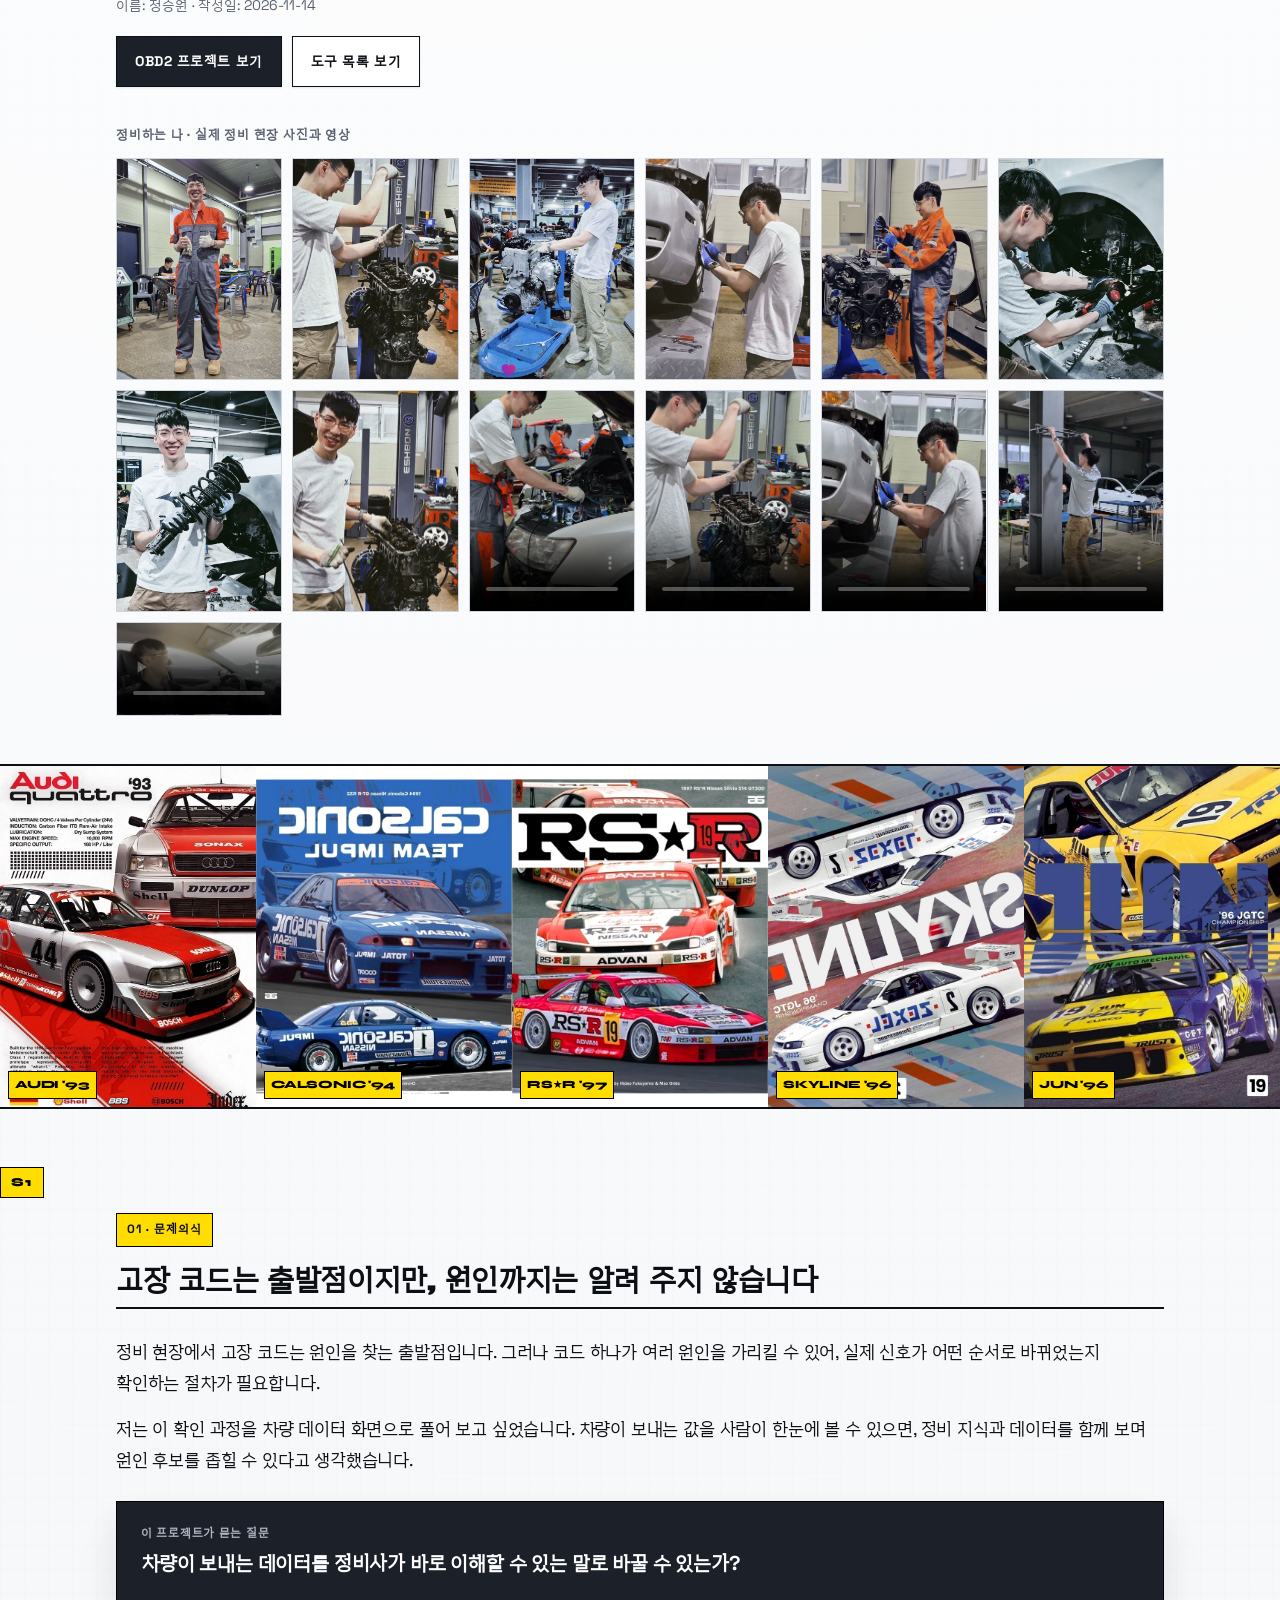
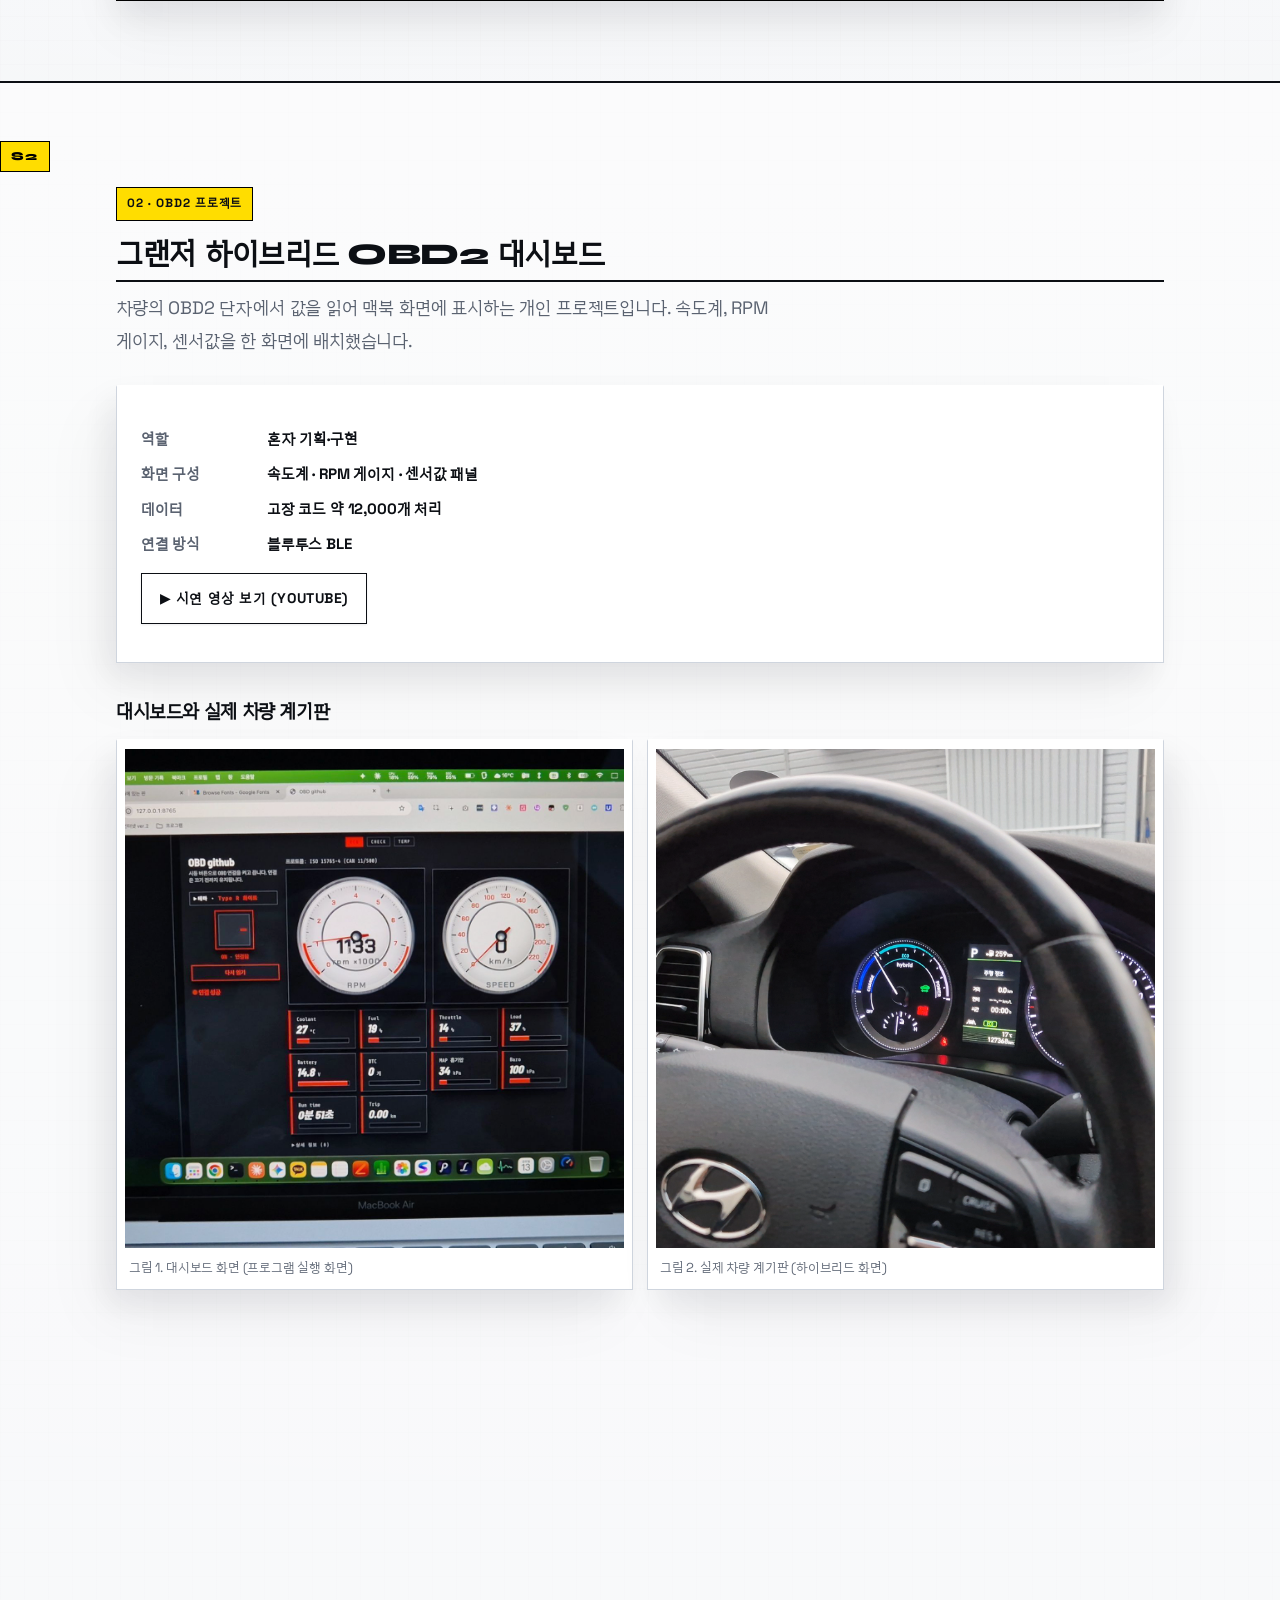
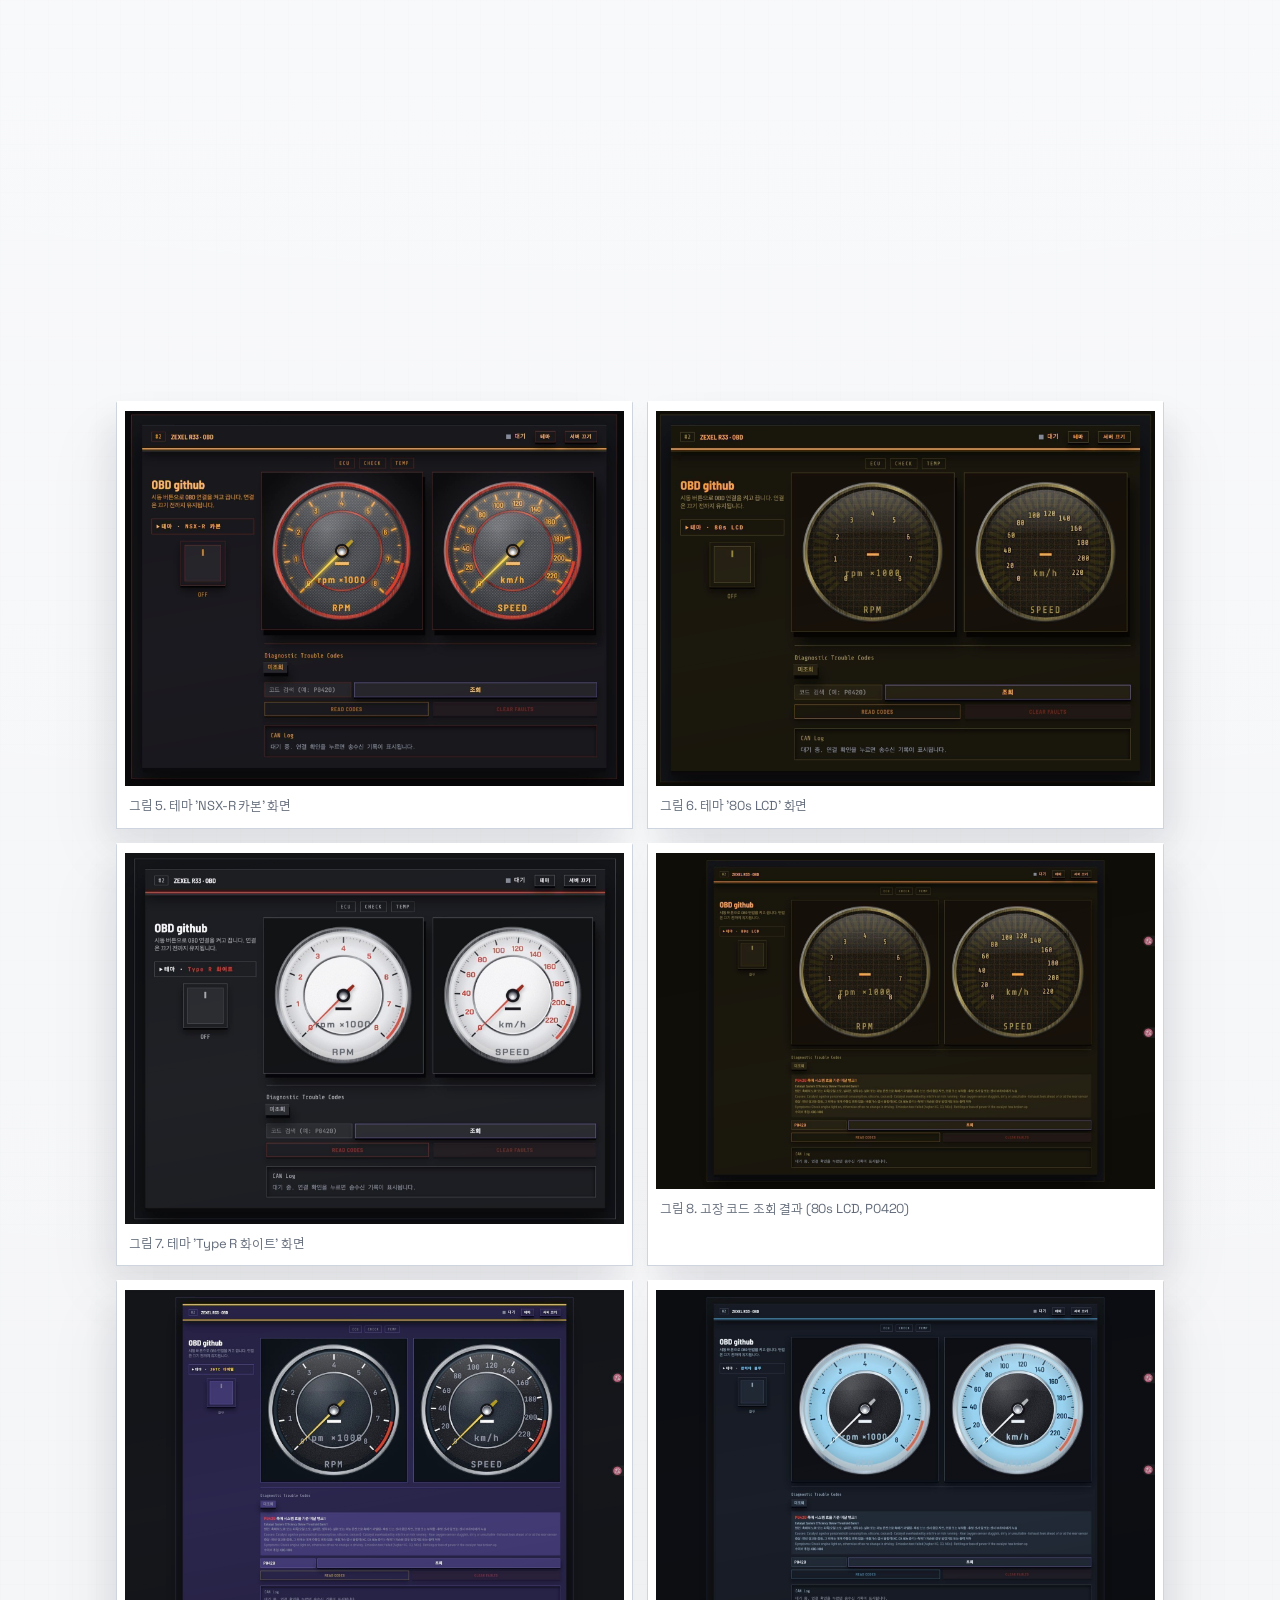
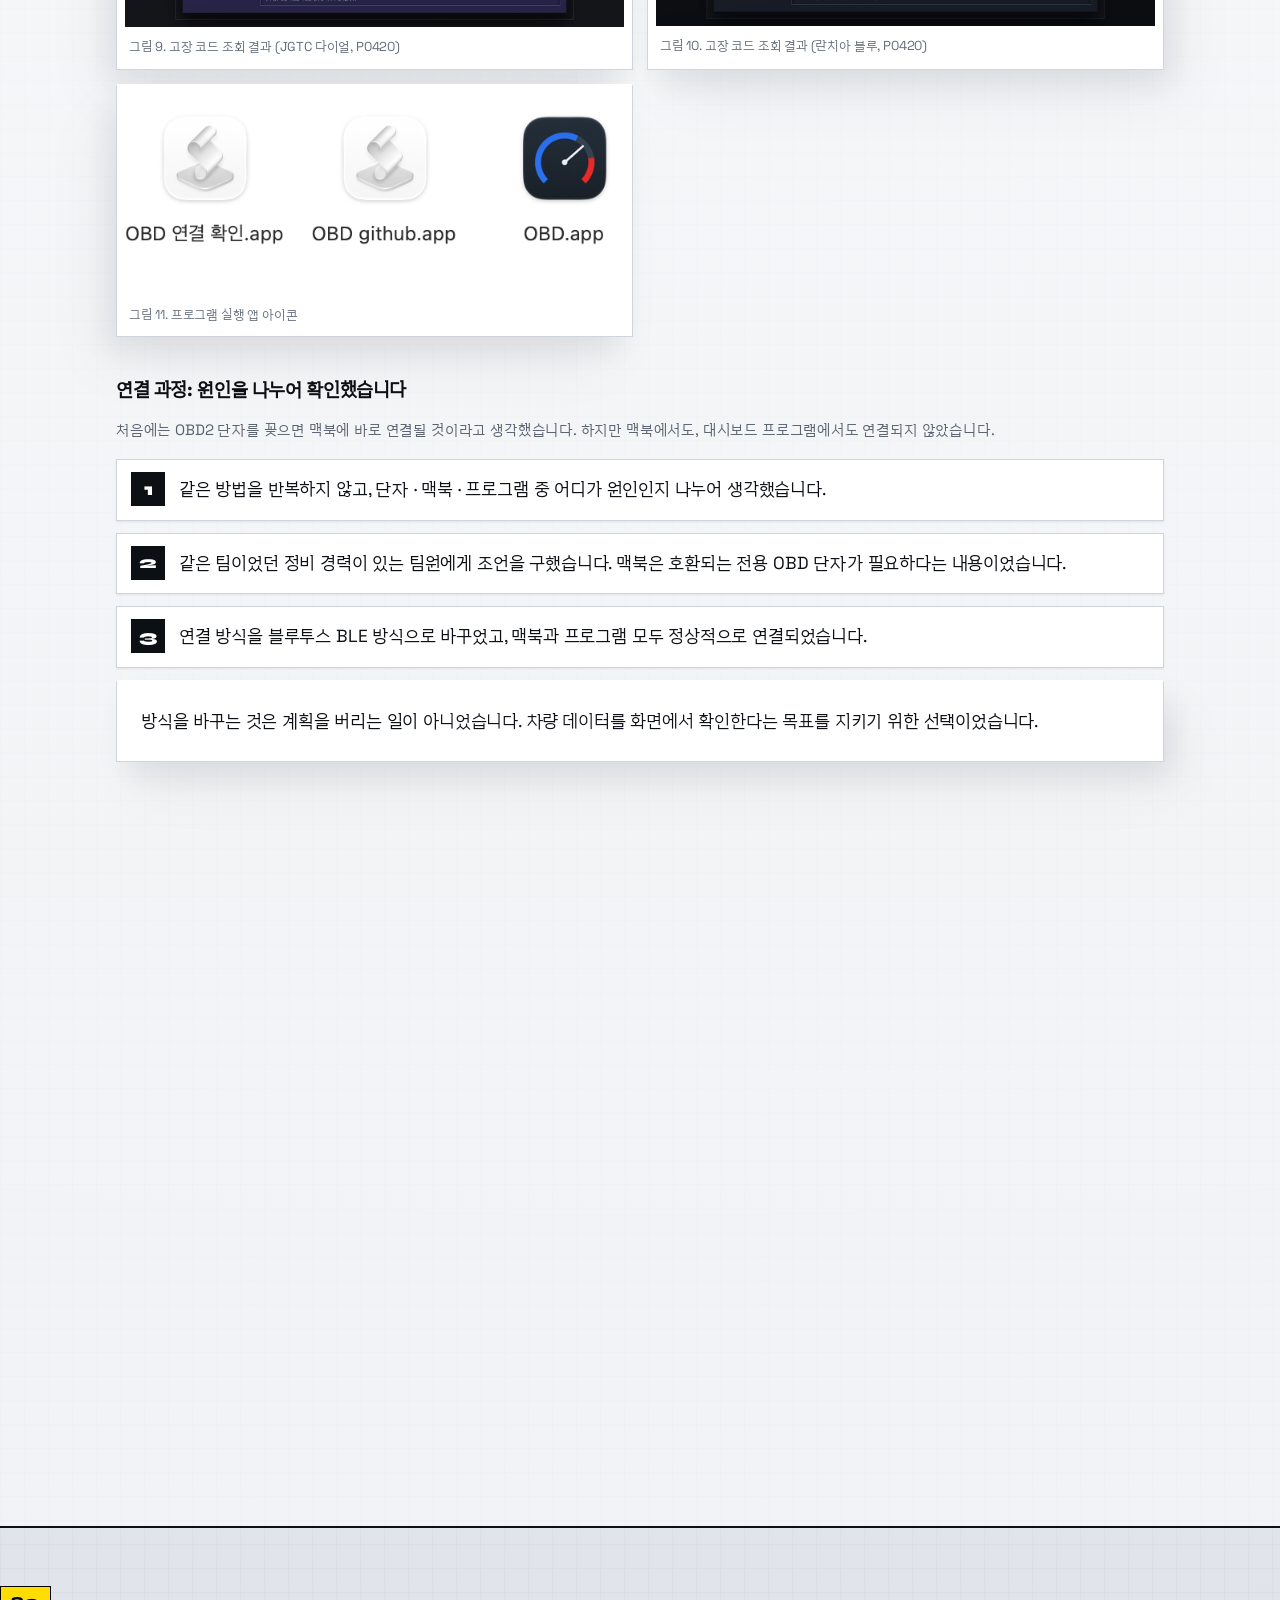
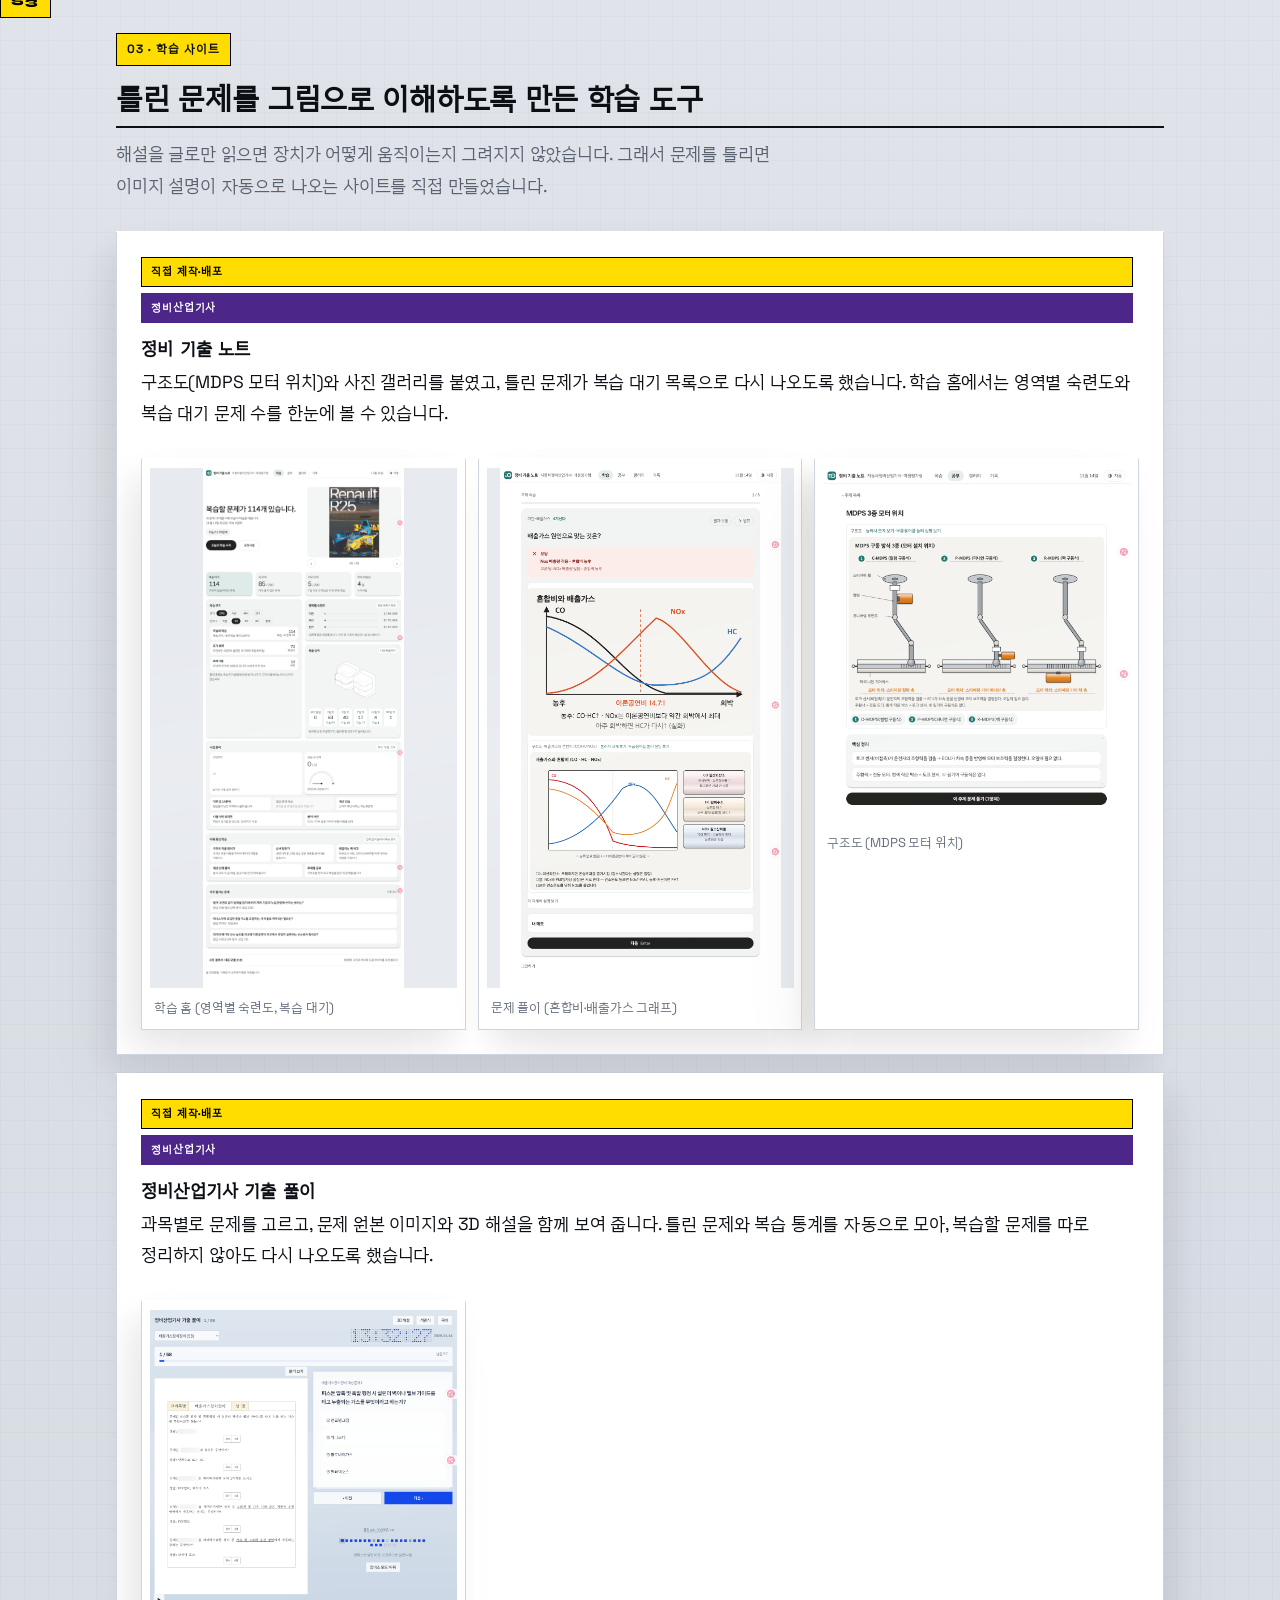
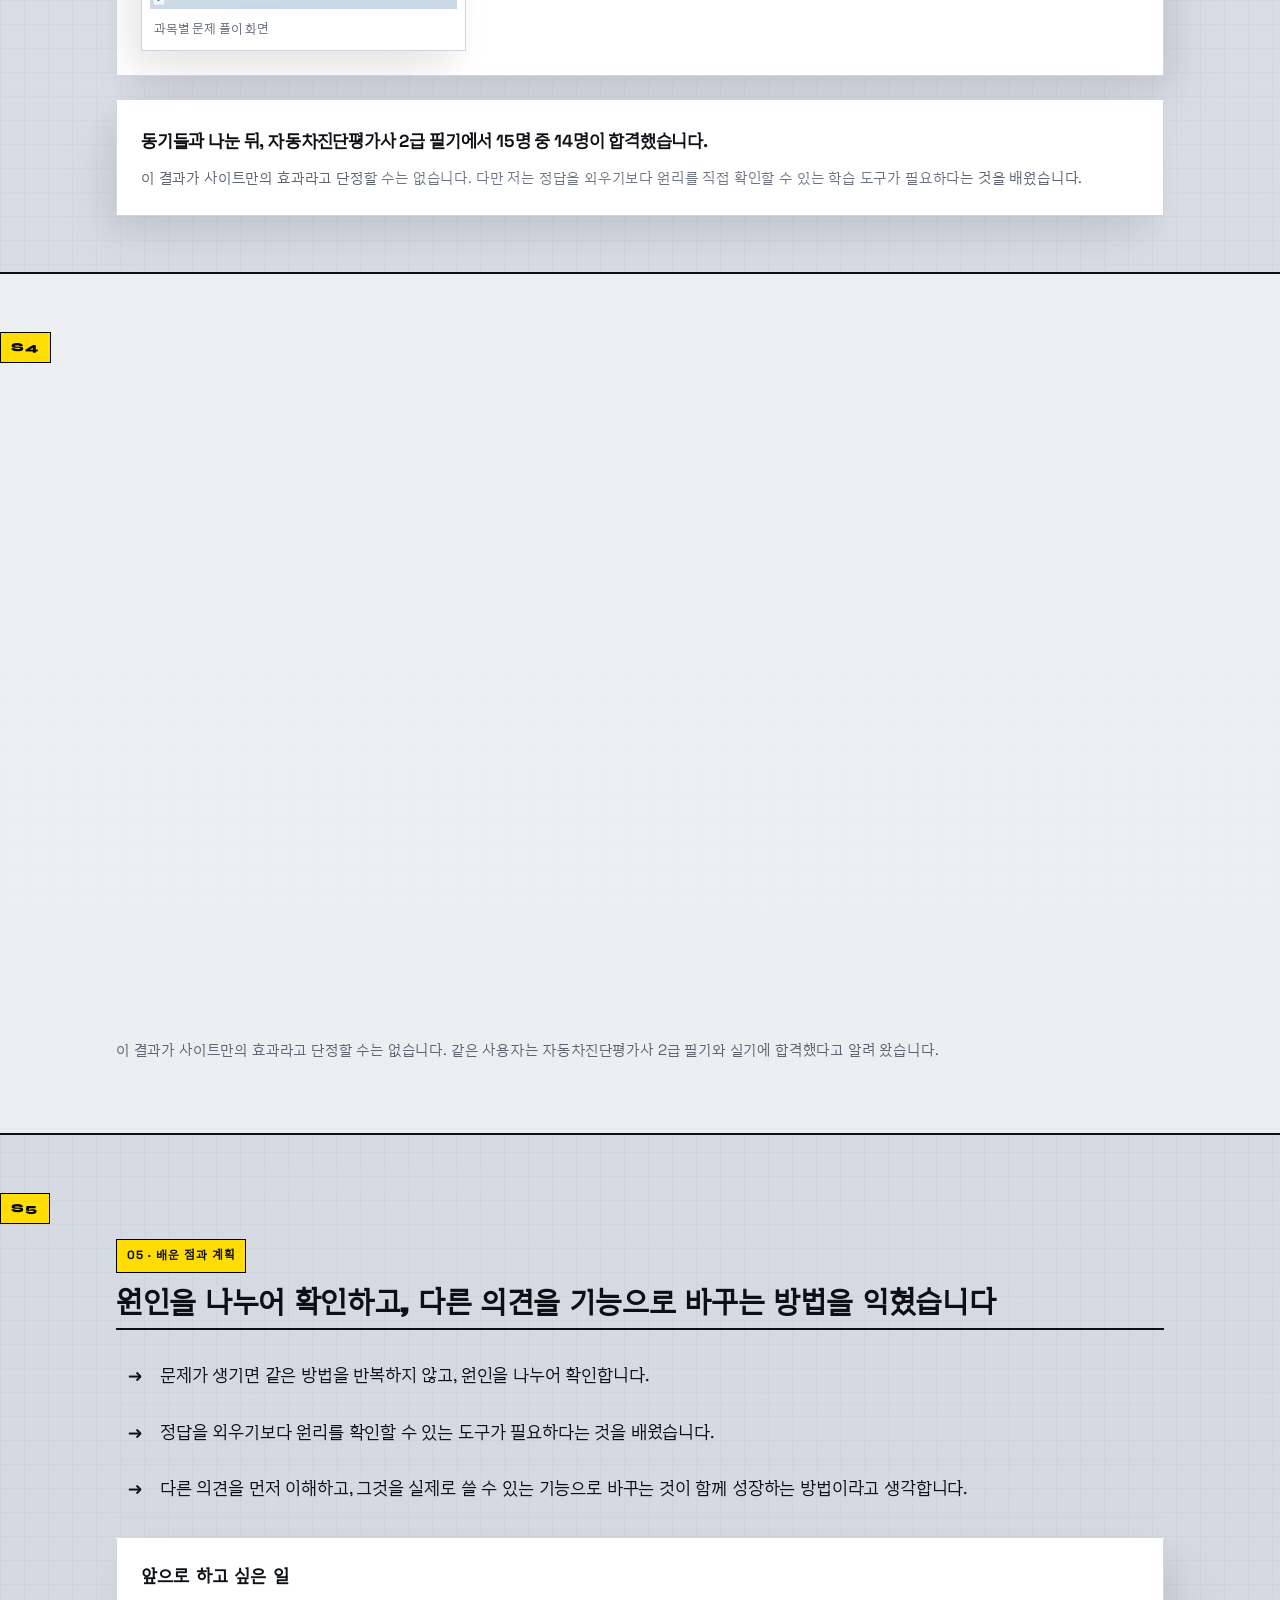
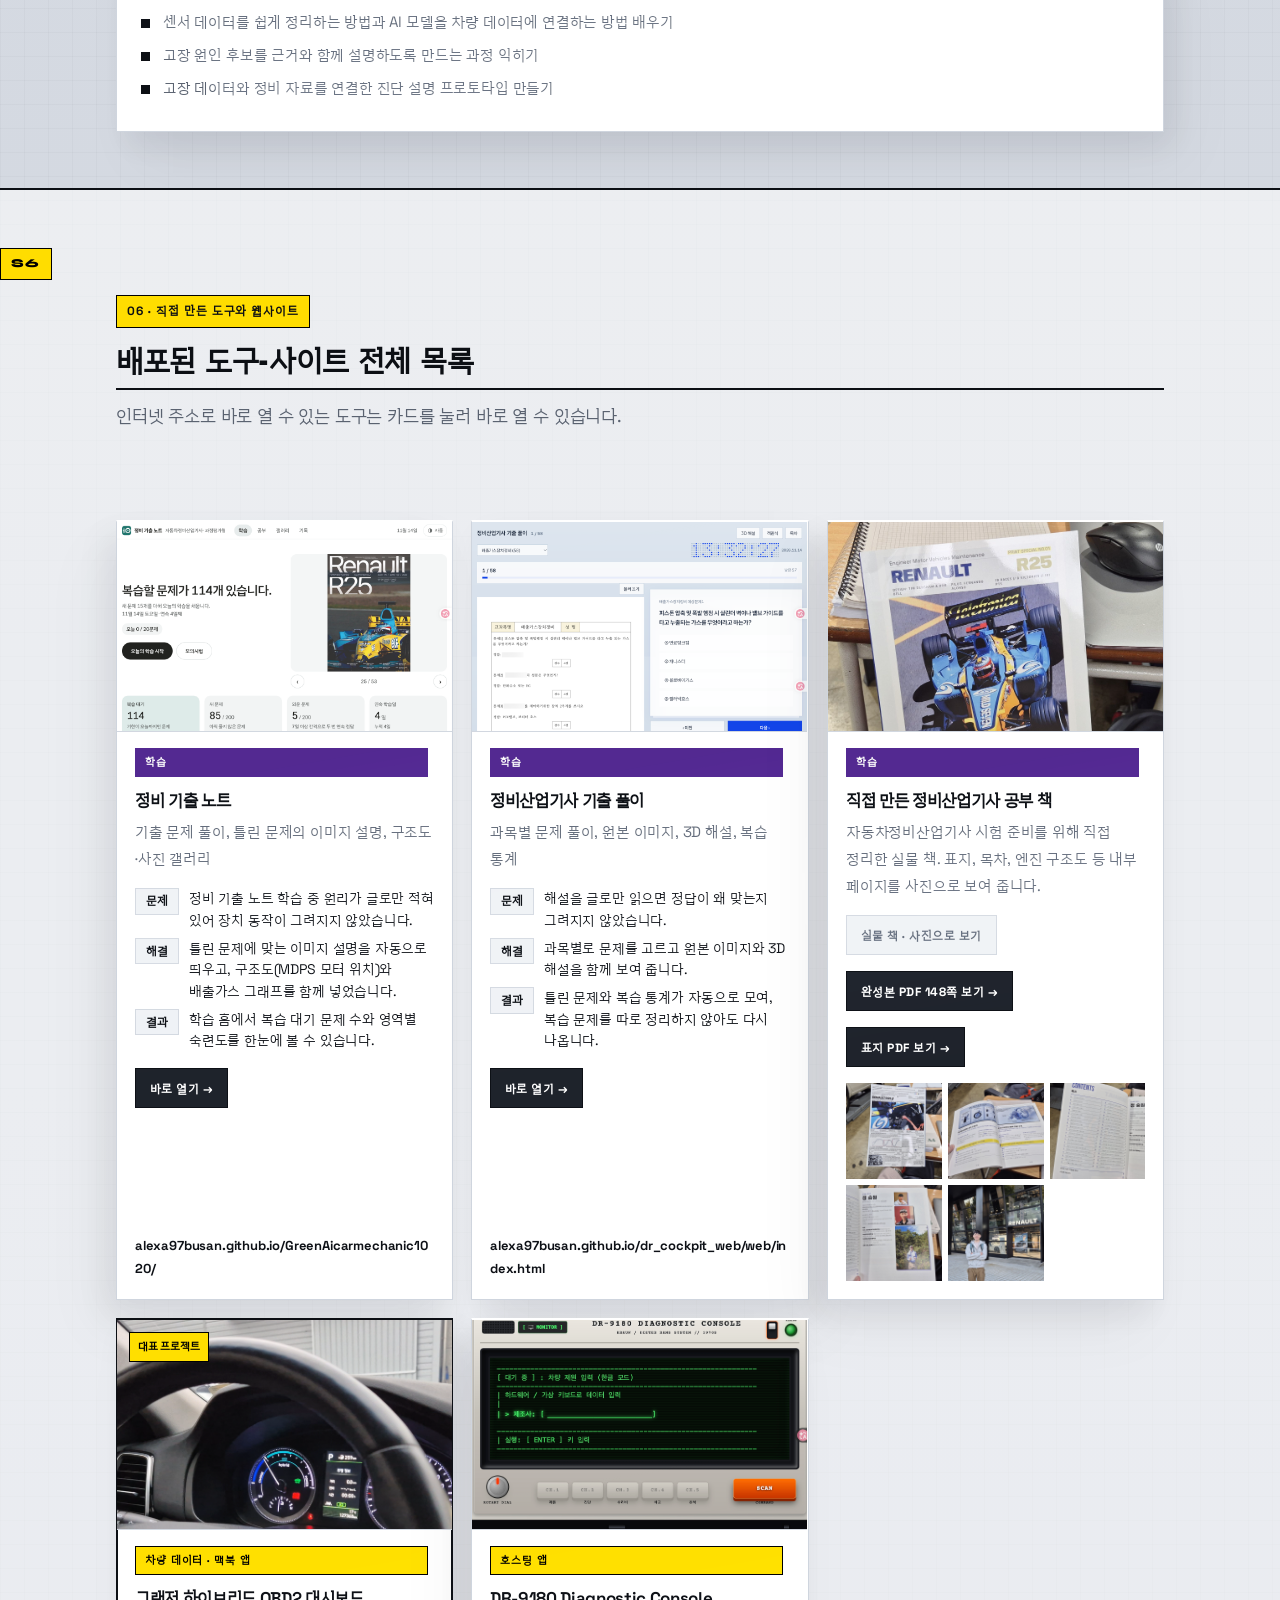
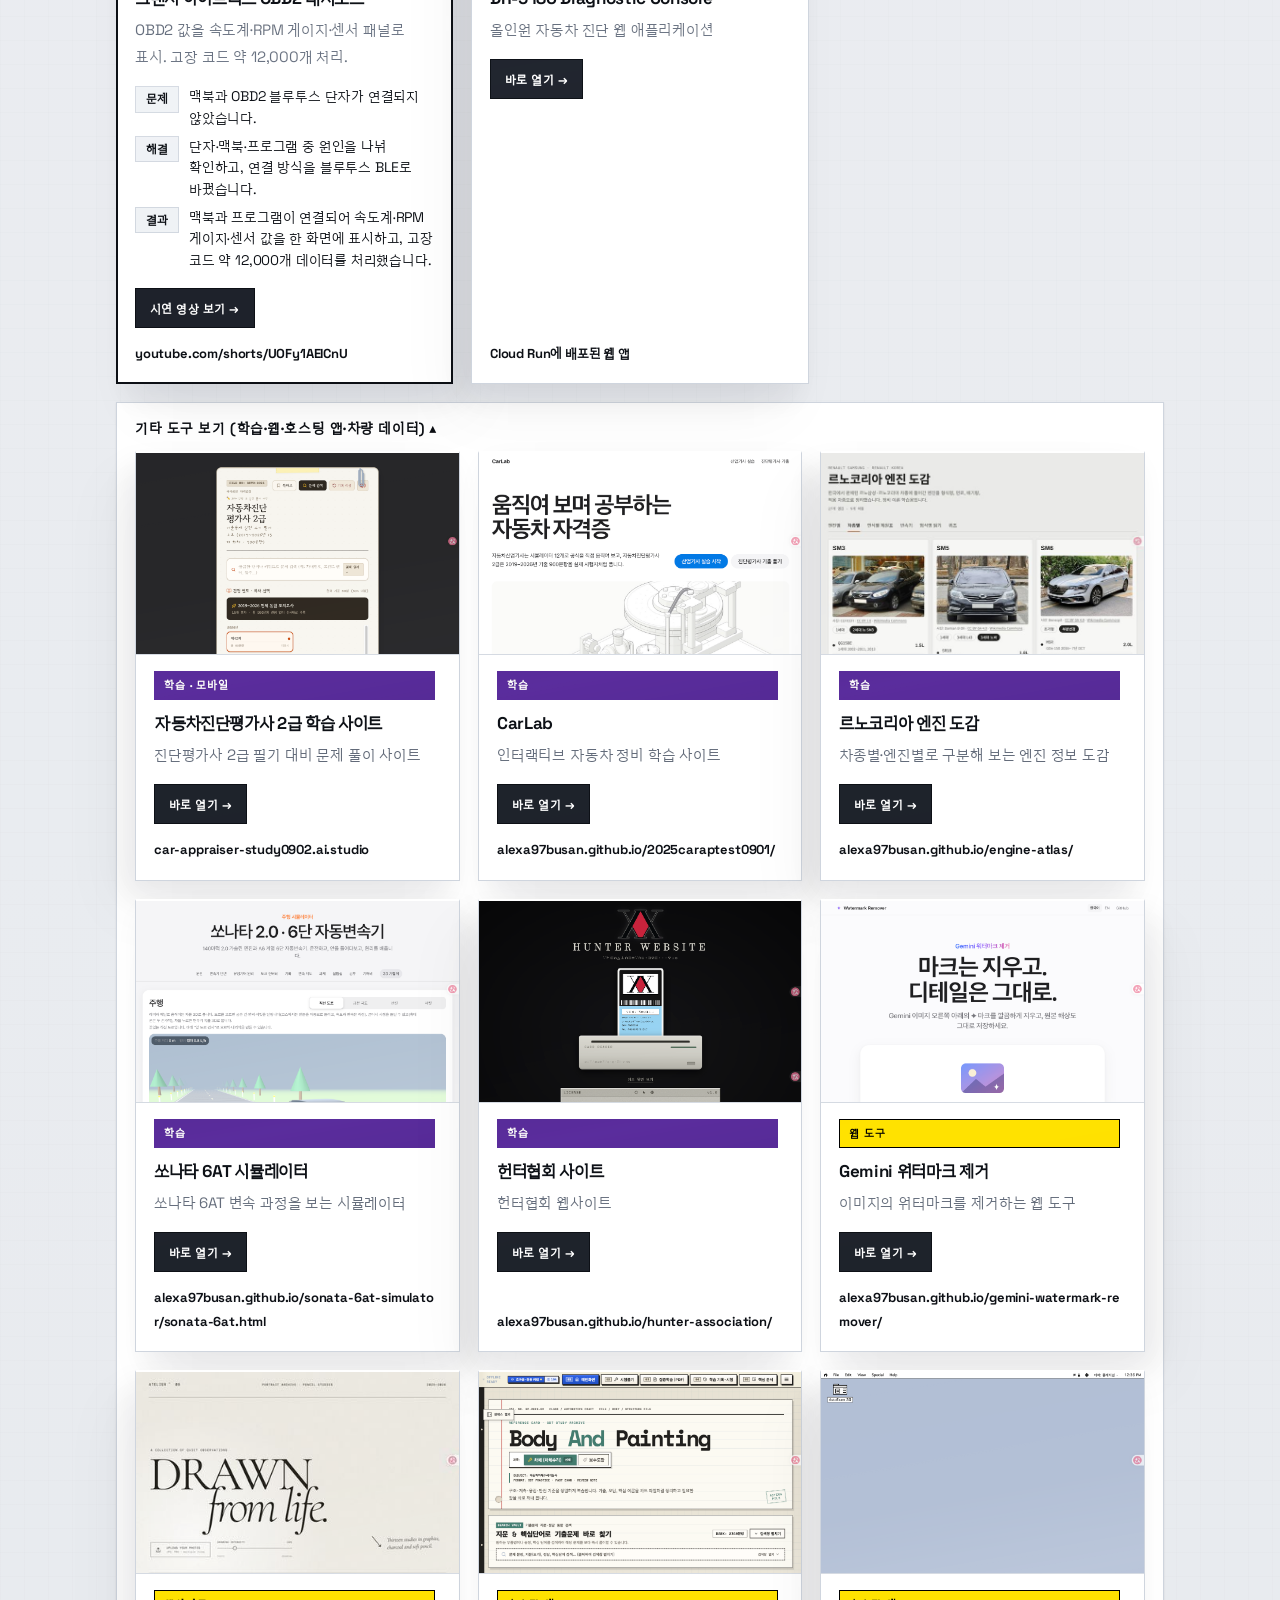
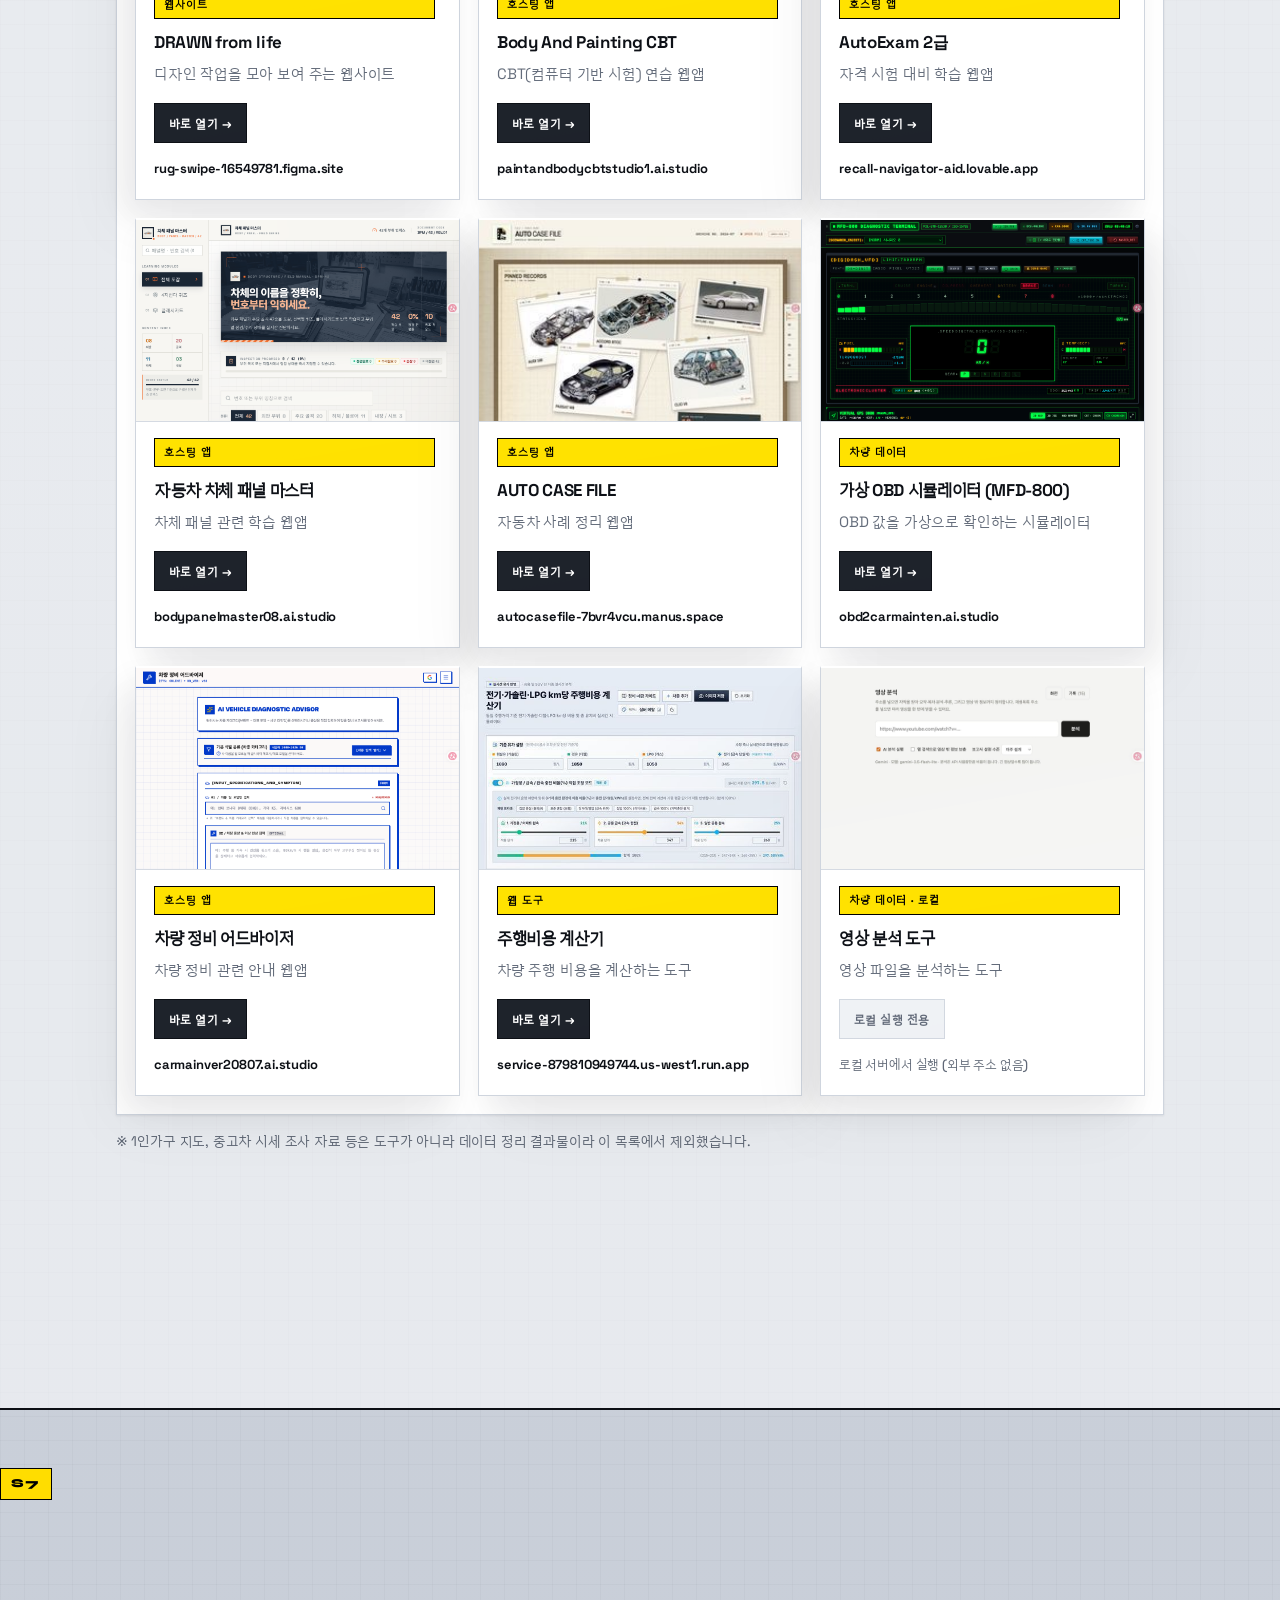
==== commit 95cbc6e6: "Keep section anchor when switching language Co-Authored-By: Claude Haiku 5.5 <noreply@anthropic.com>" ====
--- a/index.html
+++ b/index.html
@@ -22,7 +22,7 @@
       <a href="#s5">05 계획</a>
       <a href="#s6">06 도구 목록</a>
     </nav>
-    <a class="lang-switch" href="index_en.html" lang="en" hreflang="en" aria-label="Switch to the English version">EN</a>
+    <a class="lang-switch" href="index_en.html" lang="en" hreflang="en" aria-label="Switch to the English version" onclick="this.href='index_en.html'+location.hash">EN</a>
   </div>
   <div class="progress" id="progress"></div>
 </header>
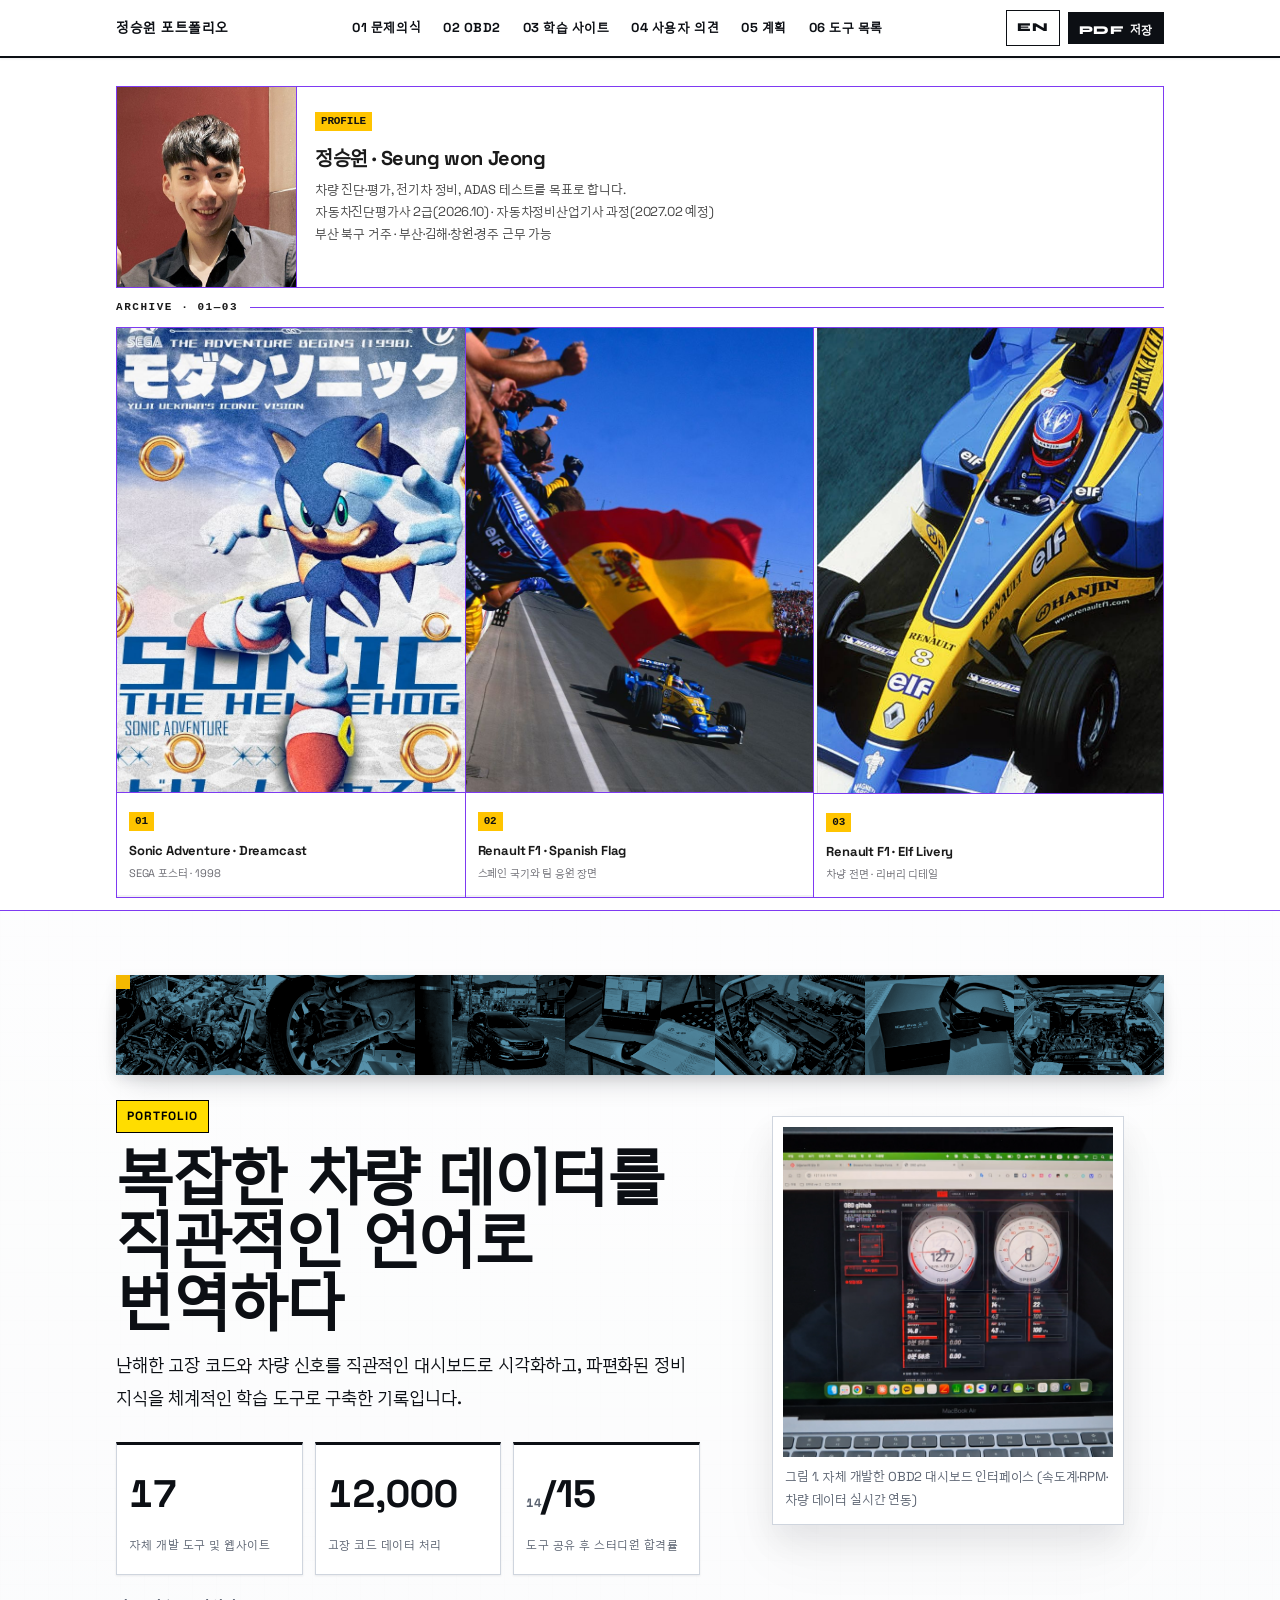
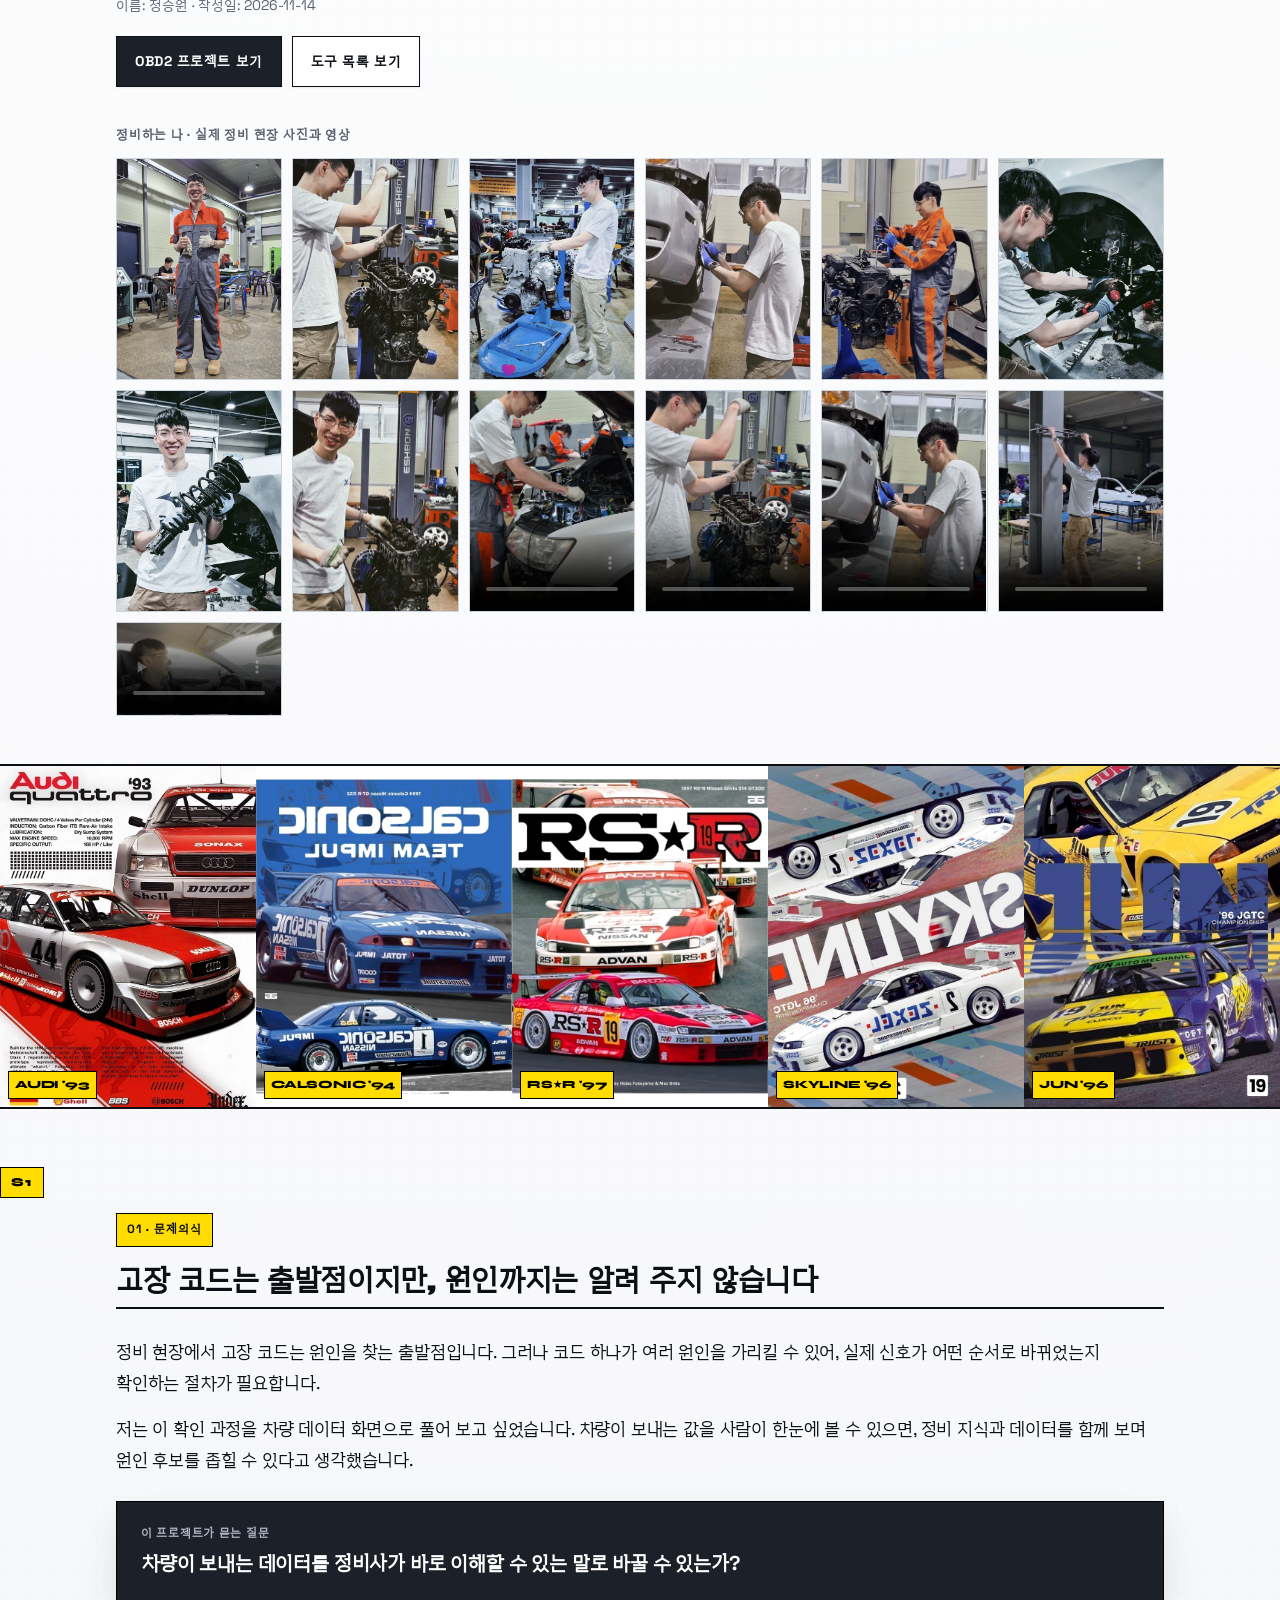
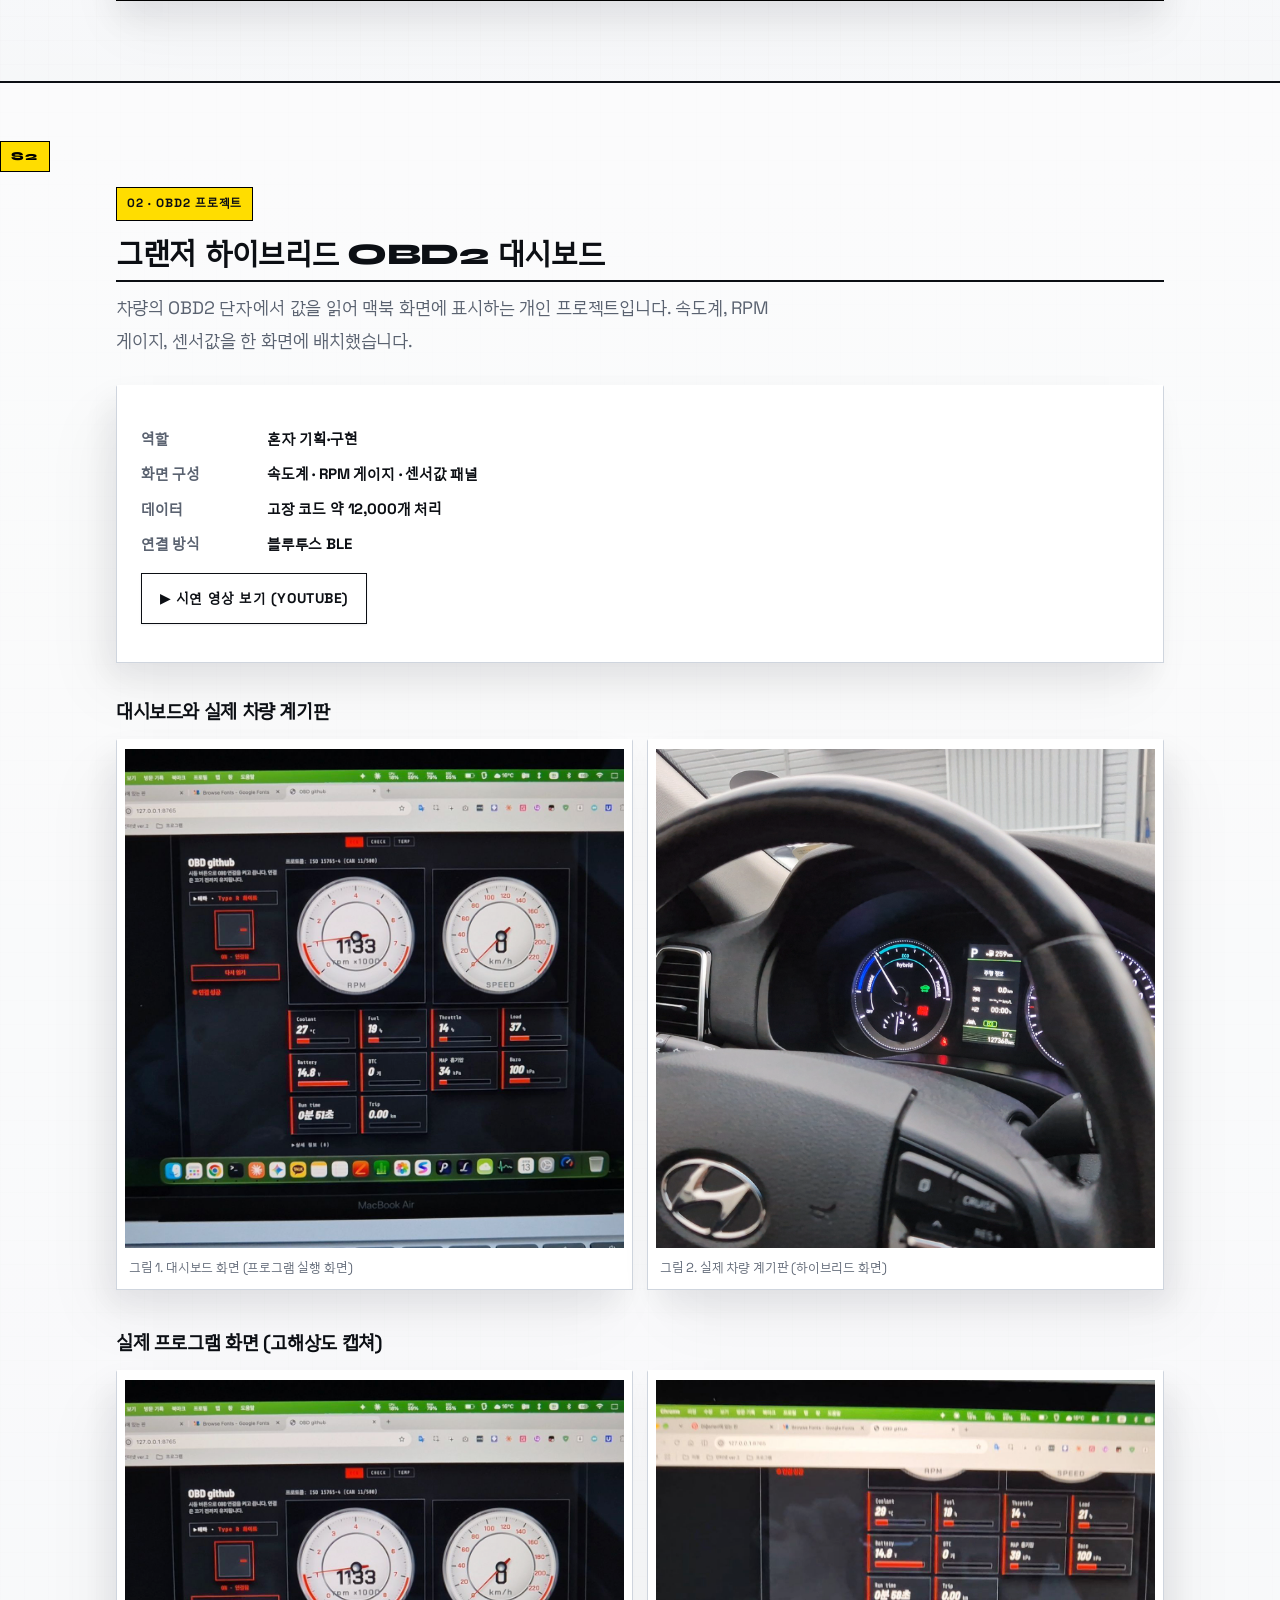
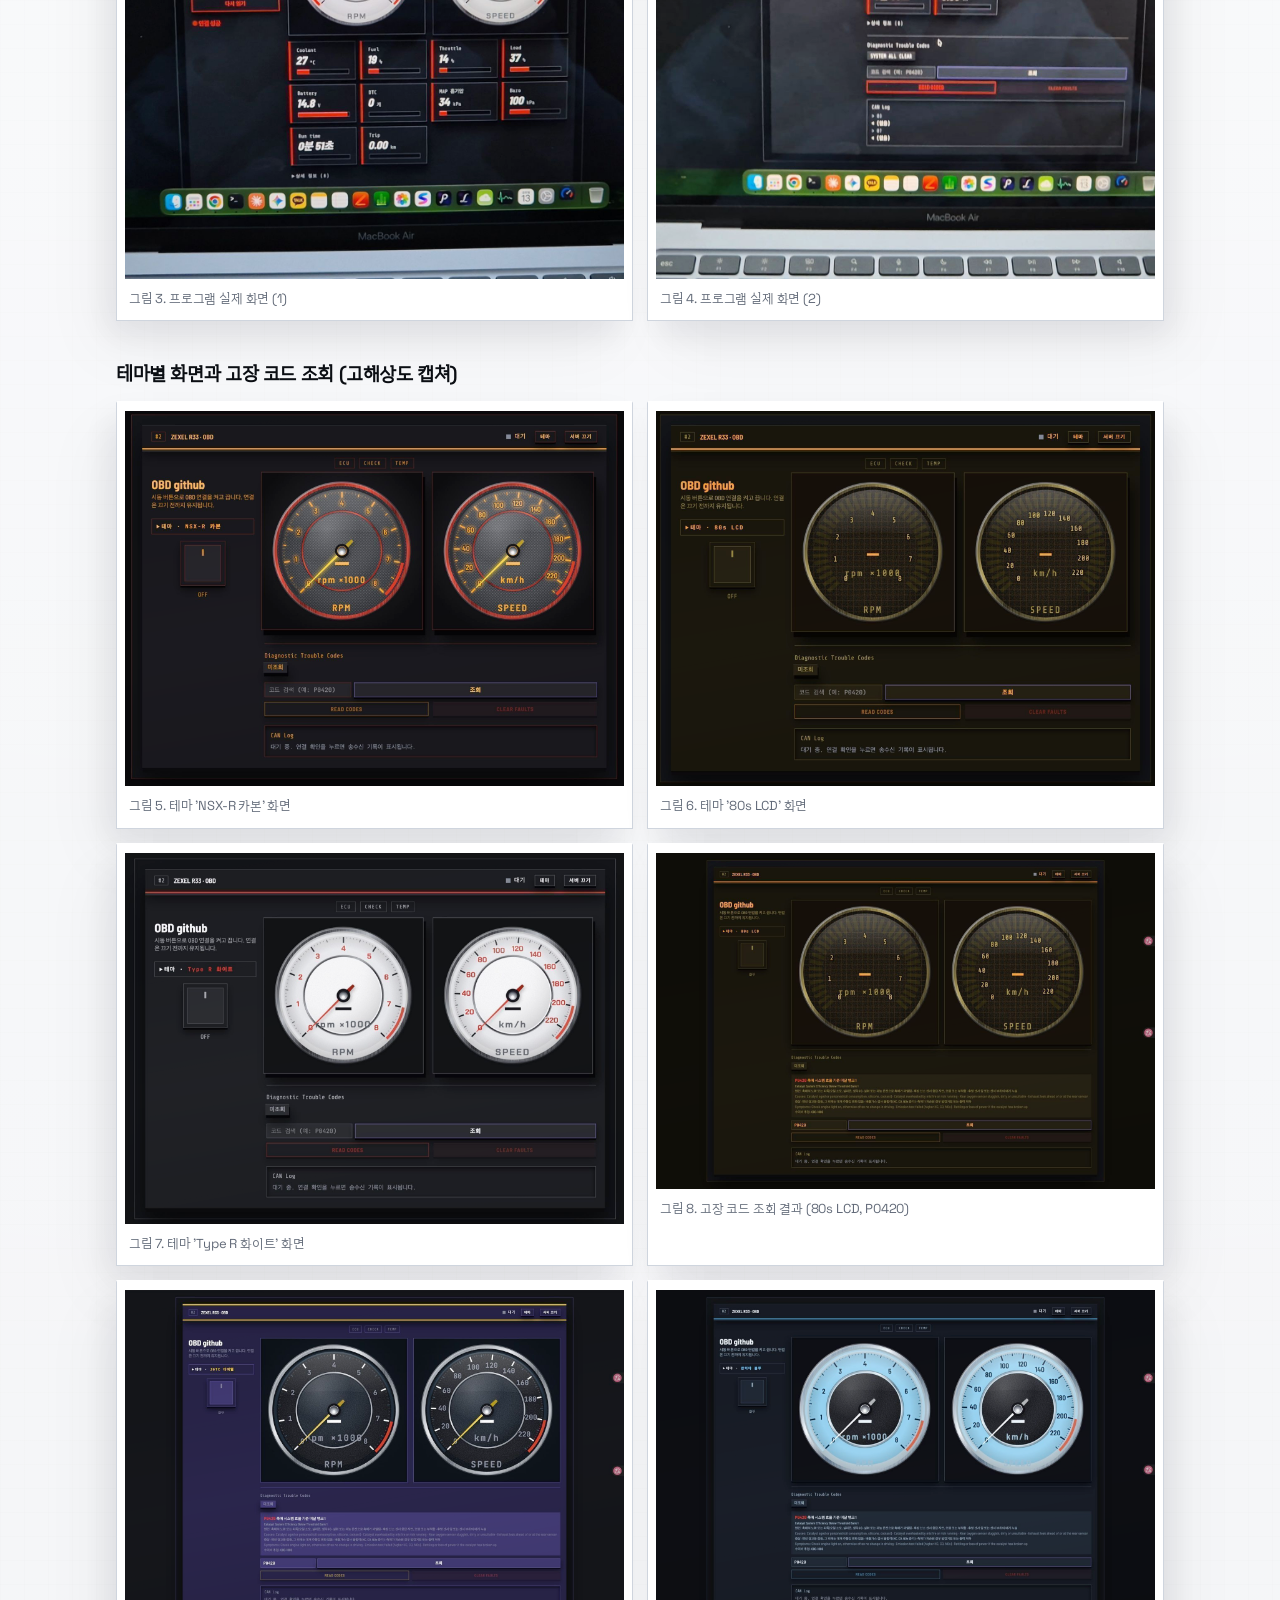
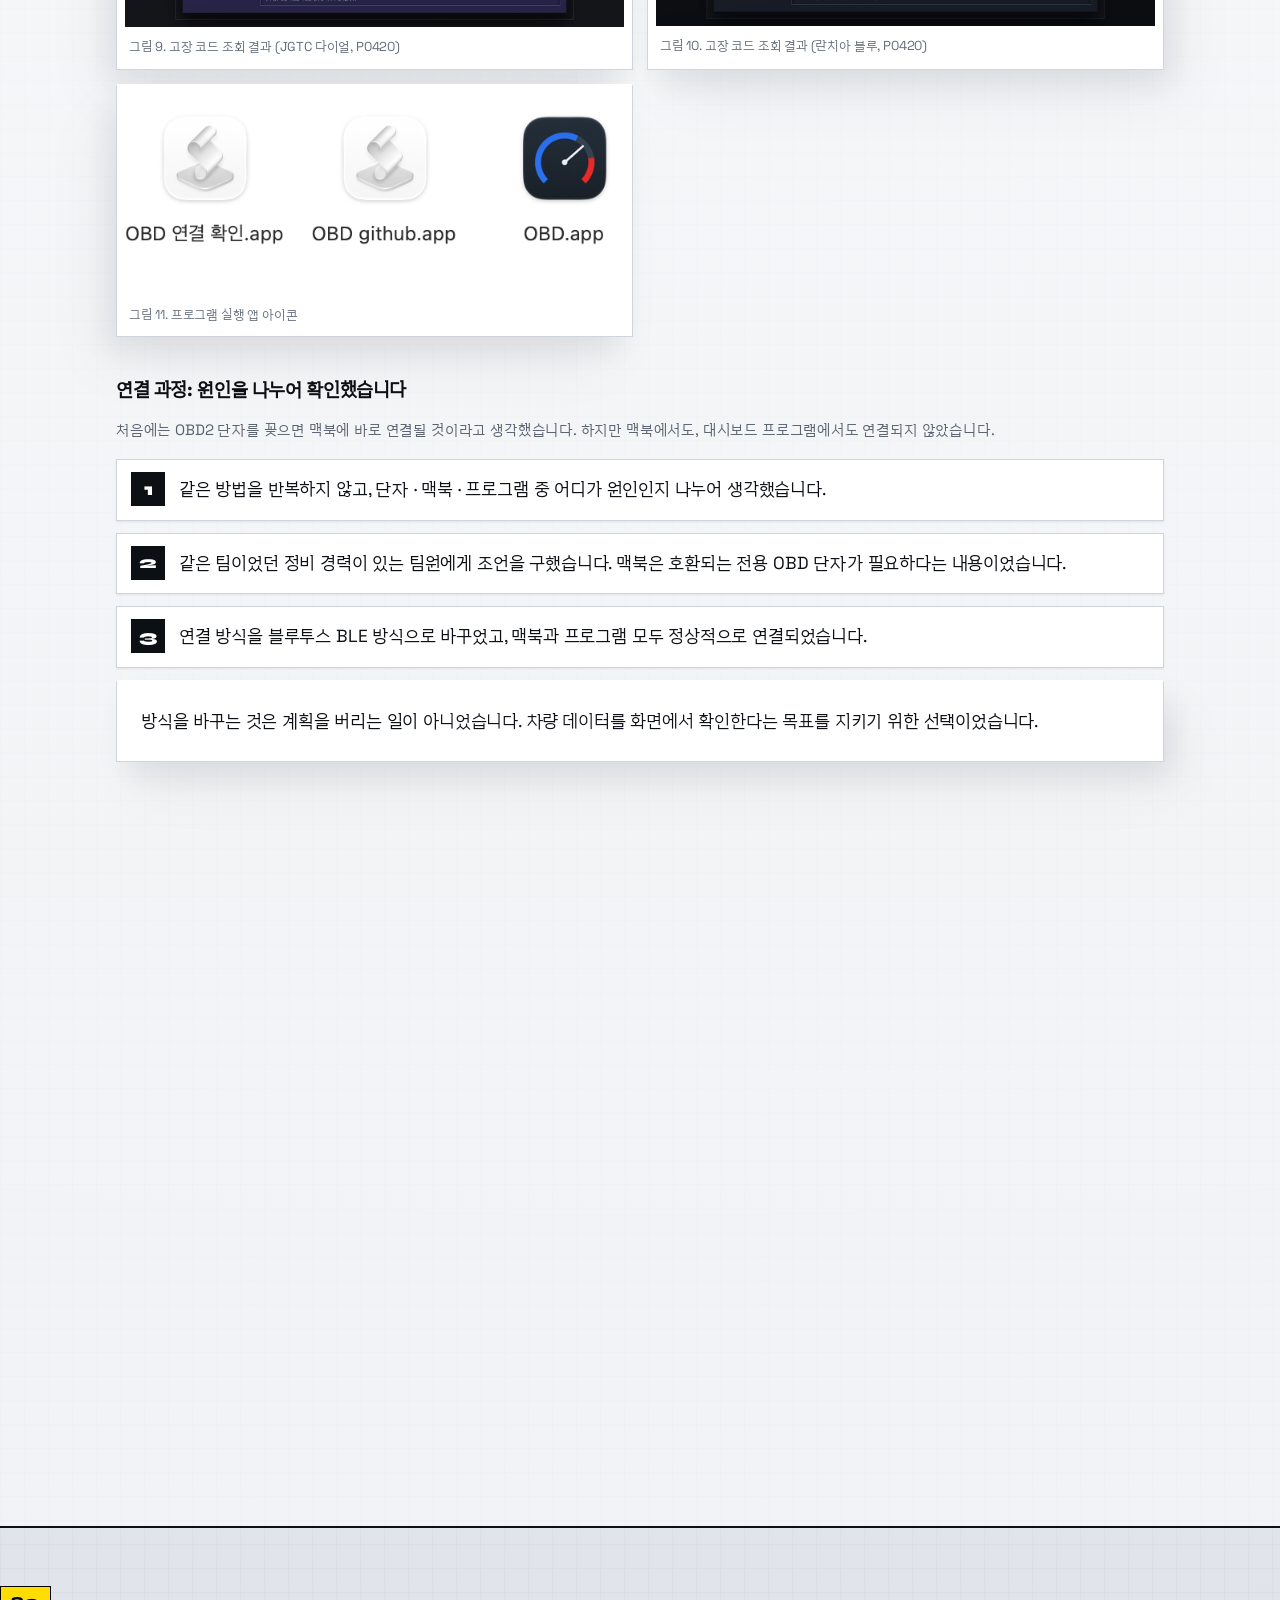
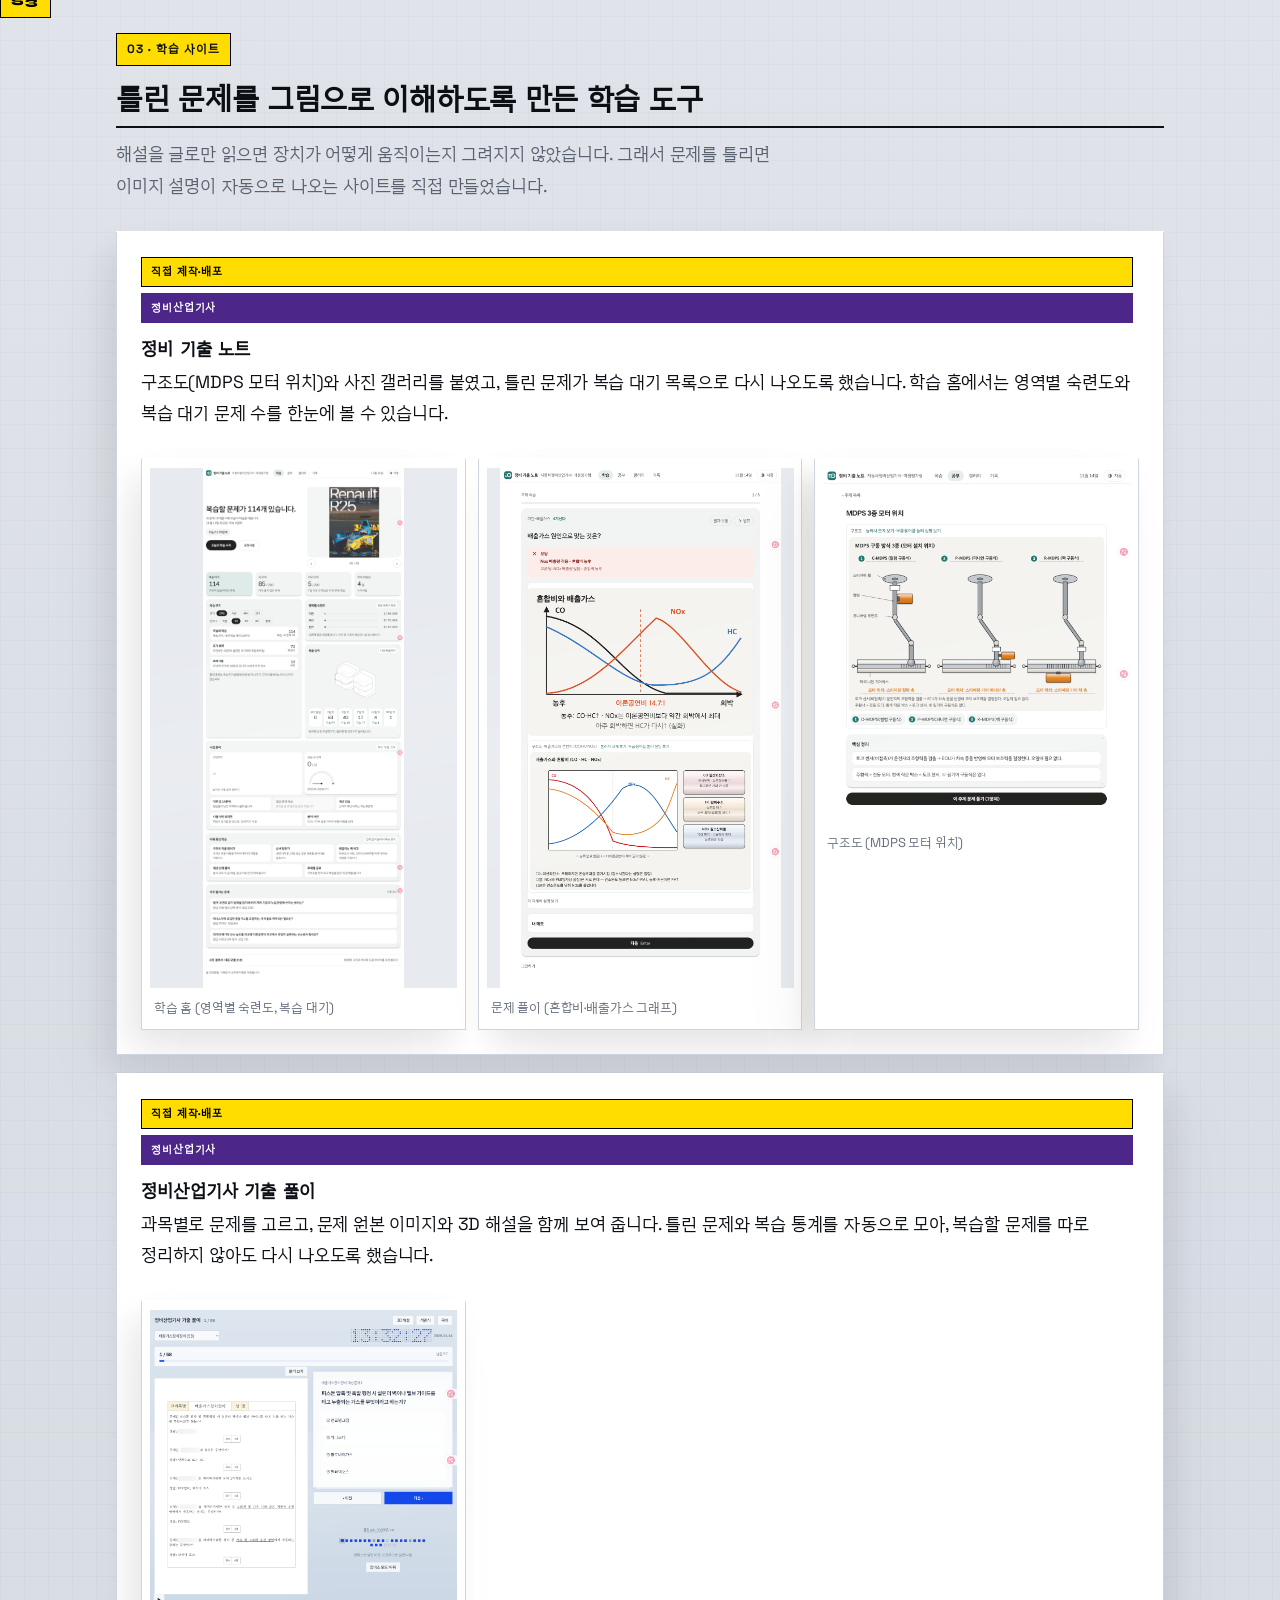
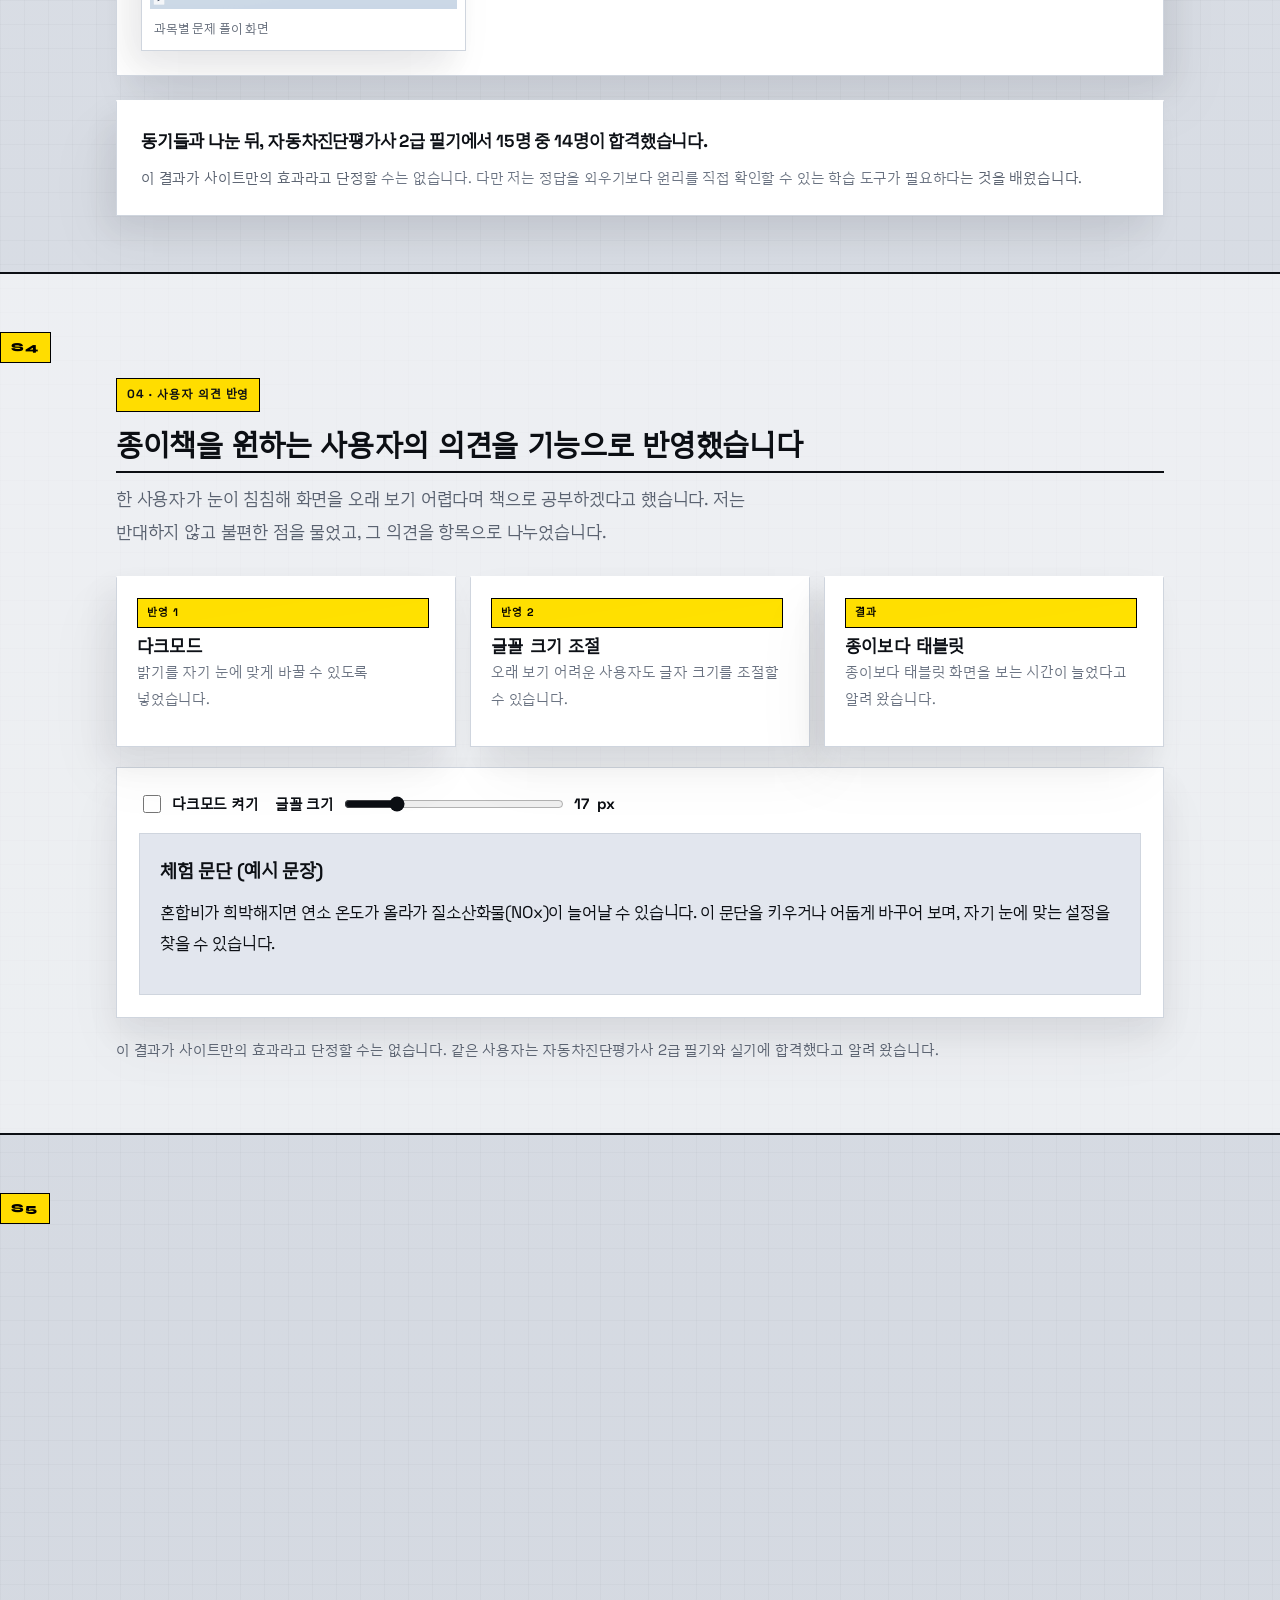
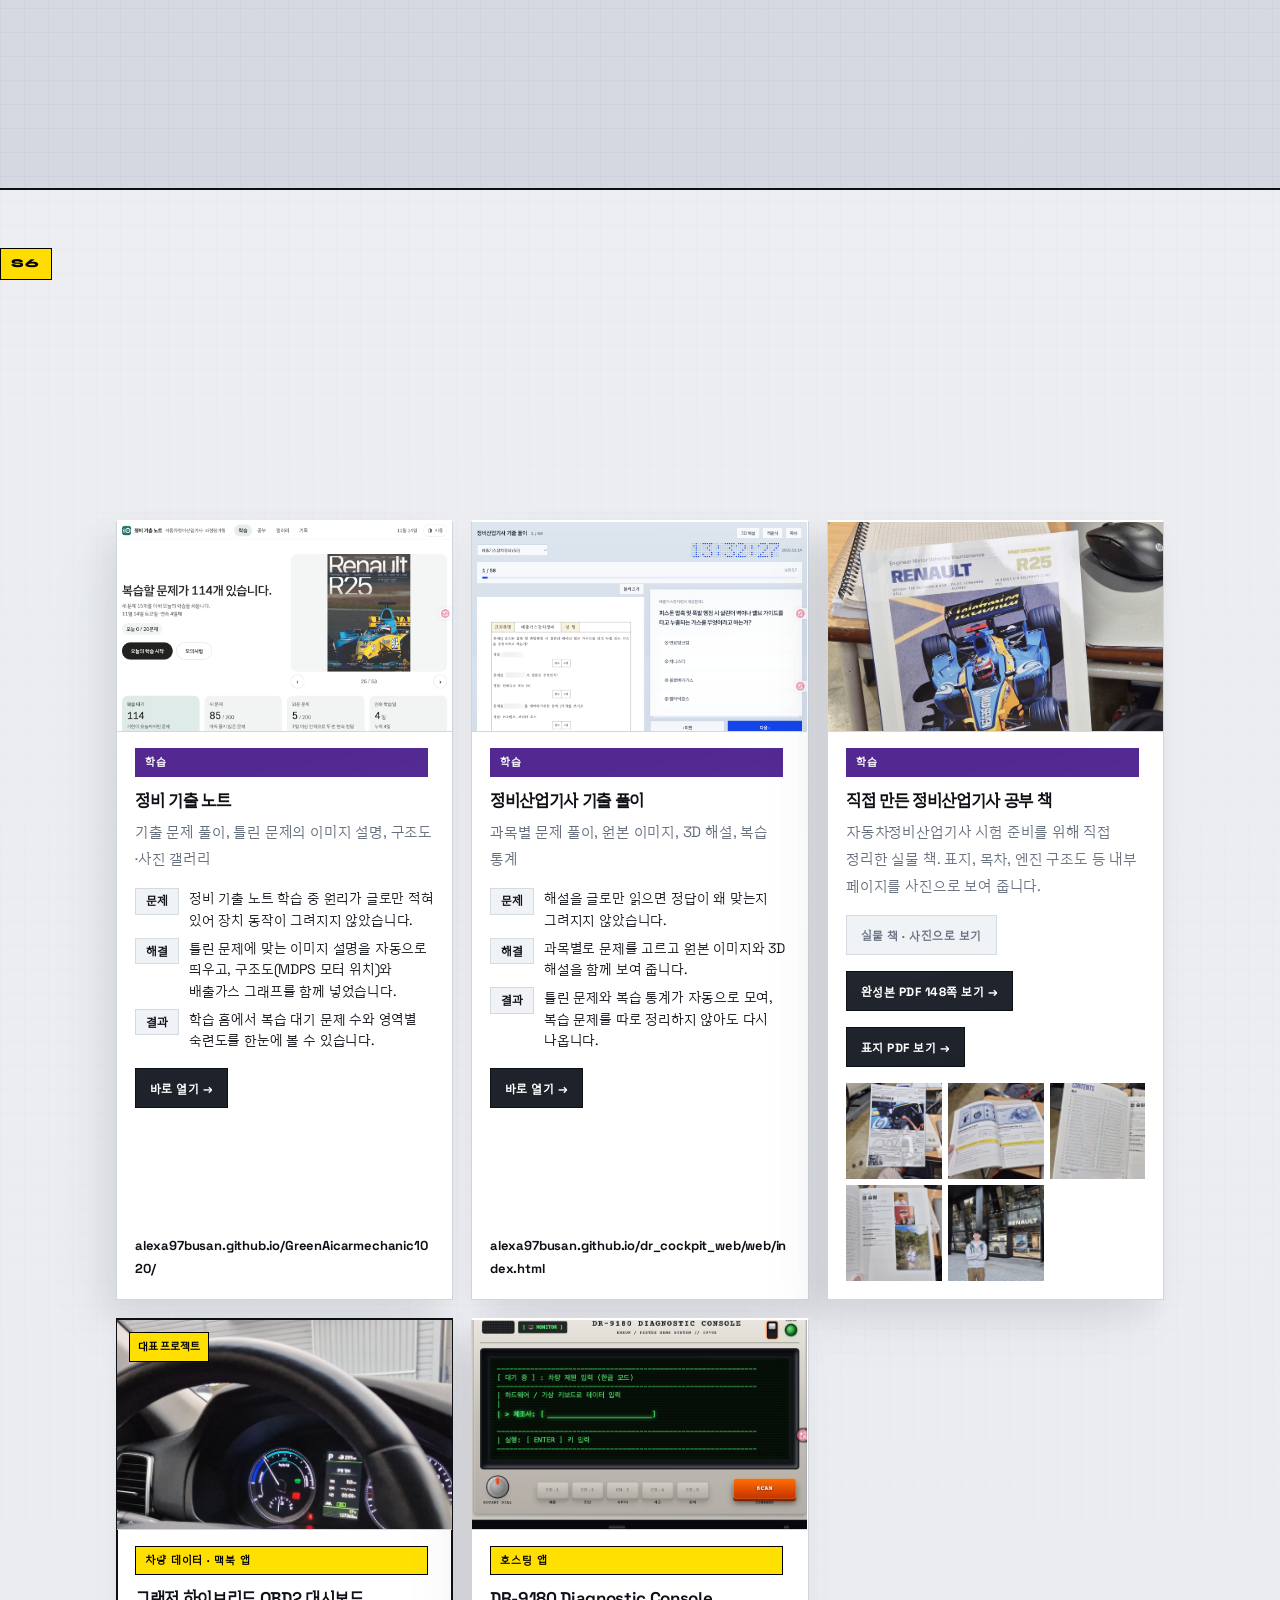
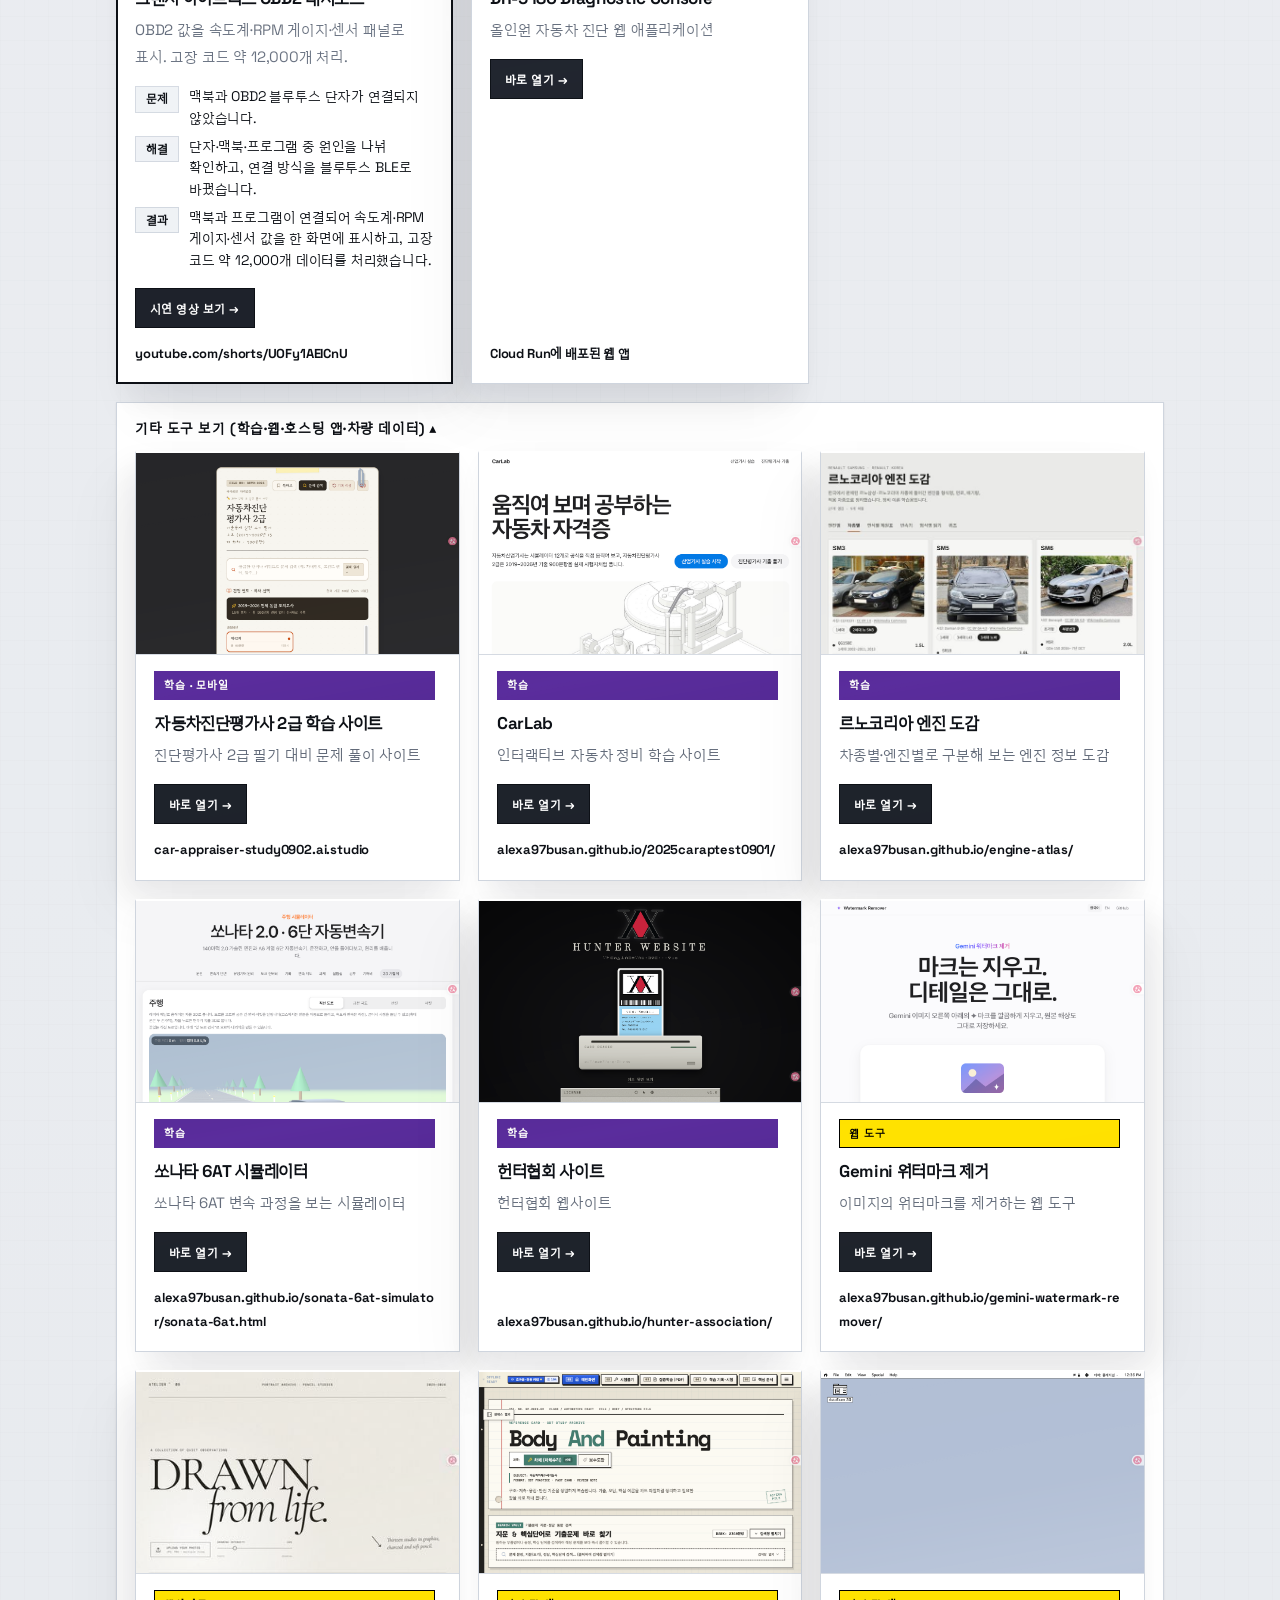
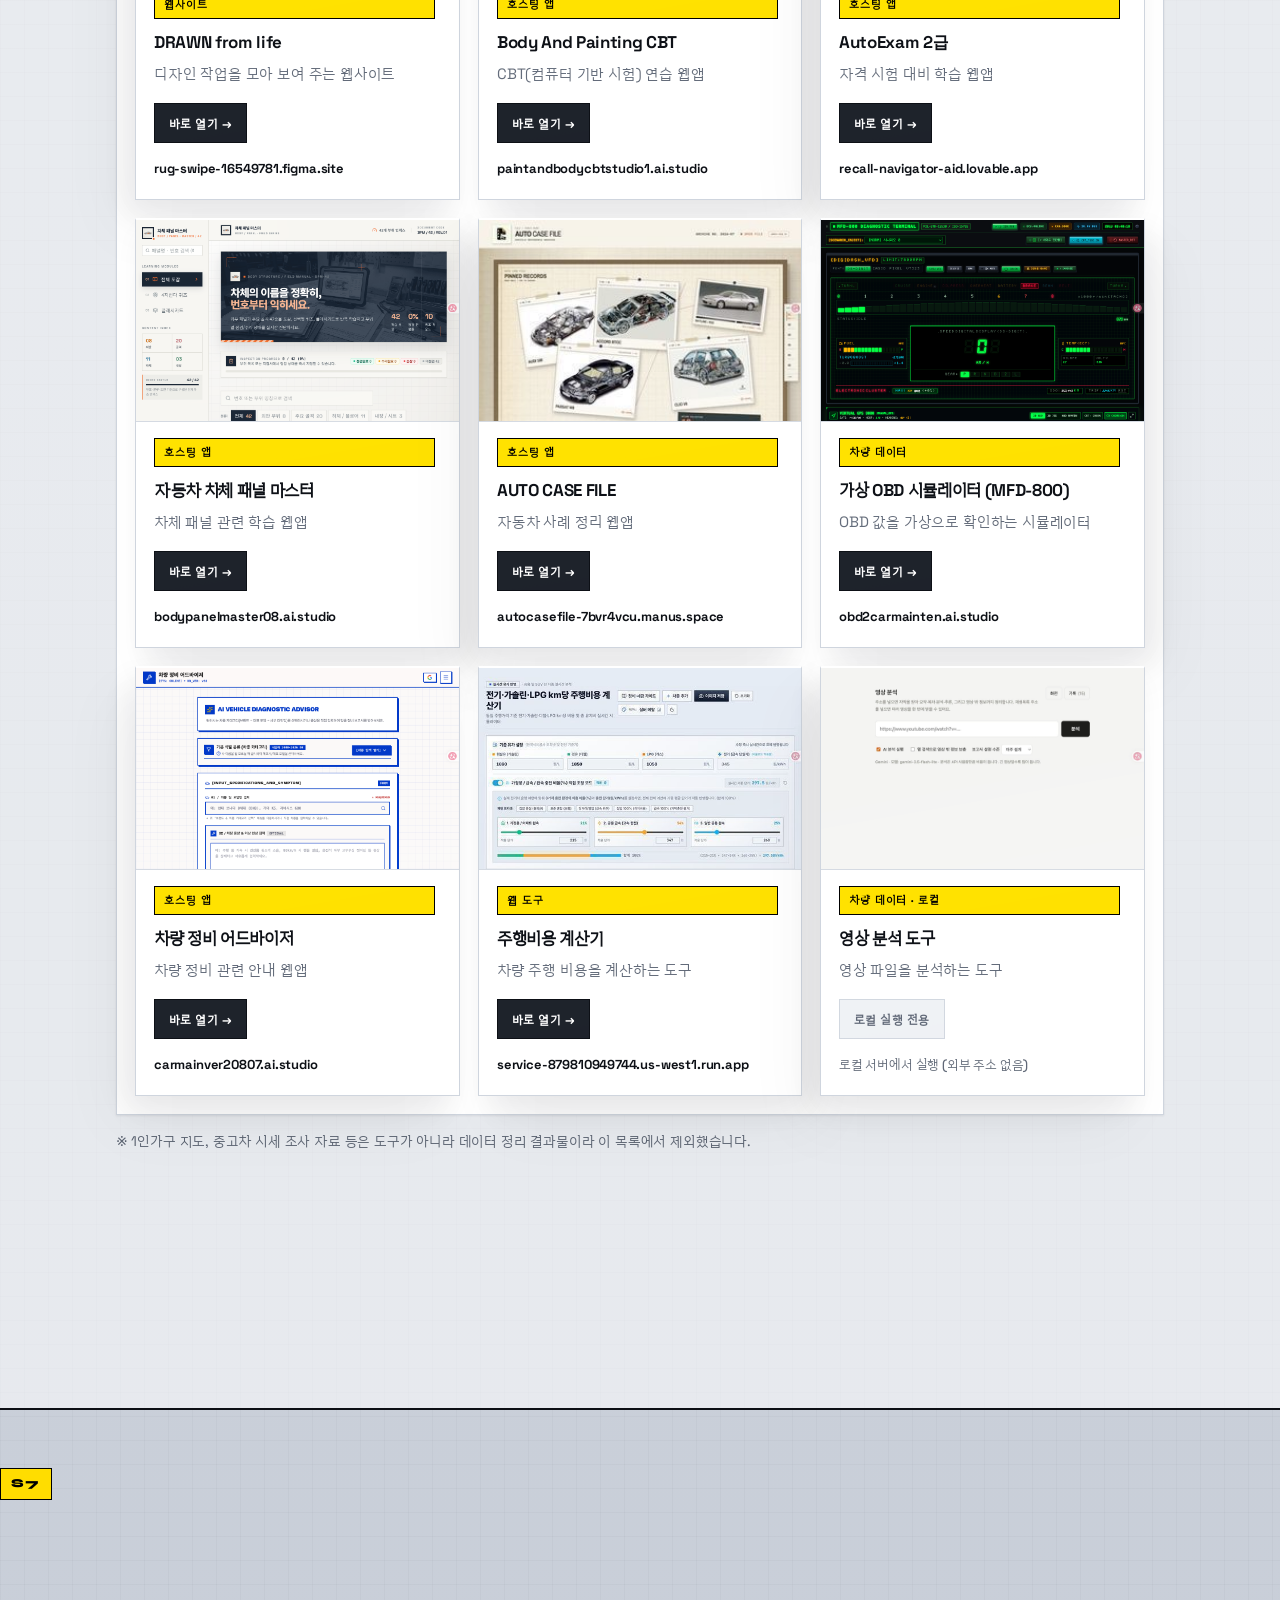
==== commit a000139d: "Add Save PDF button to both pages - Vendor html2pdf.js 0.10.3 bundle locally under js/ (no CDN neede" ====
--- a/index.html
+++ b/index.html
@@ -22,7 +22,10 @@
       <a href="#s5">05 계획</a>
       <a href="#s6">06 도구 목록</a>
     </nav>
-    <a class="lang-switch" href="index_en.html" lang="en" hreflang="en" aria-label="Switch to the English version" onclick="this.href='index_en.html'+location.hash">EN</a>
+    <div class="topbar-tools">
+      <a class="lang-switch" href="index_en.html" lang="en" hreflang="en" aria-label="Switch to the English version" onclick="this.href='index_en.html'+location.hash">EN</a>
+      <button type="button" class="pdf-btn" id="pdfBtn" aria-label="사이트를 PDF 파일로 저장">PDF 저장</button>
+    </div>
   </div>
   <div class="progress" id="progress"></div>
 </header>
@@ -673,5 +676,48 @@
   lb.addEventListener('click', function(e){ if (e.target === lb) lb.close(); });
 })();
 </script>
+
+<!-- PDF 저장: html2pdf.js (로컬 번들). 불러오지 못하면 브라우저 인쇄(PDF로 저장)로 대체 -->
+<script src="js/html2pdf.bundle.min.js"></script>
+<script>
+(function(){
+  var btn = document.getElementById('pdfBtn');
+  if (!btn) return;
+  var en = document.documentElement.lang === 'en';
+  var LOC = en ? 'en-US' : 'ko-KR';
+  var fileName = en ? 'Seung-won_Jeong_Portfolio_EN.pdf' : 'Seung-won_Jeong_Portfolio_KO.pdf';
+  var label = { idle: en ? 'Save PDF' : 'PDF 저장', busy: en ? 'Creating PDF…' : 'PDF 만드는 중…' };
+
+  function done(){ btn.disabled = false; btn.textContent = label.idle; }
+
+  btn.addEventListener('click', function(){
+    if (typeof window.html2pdf !== 'function') { window.print(); return; }
+    btn.disabled = true;
+    btn.textContent = label.busy;
+
+    // 캡처 전에 숨겨진 연출 상태를 모두 최종 상태로 맞춤
+    document.querySelectorAll('[data-reveal]').forEach(function(el){ el.classList.add('in'); });
+    document.querySelectorAll('[data-count]').forEach(function(el){
+      el.textContent = (parseInt(el.getAttribute('data-count'), 10) || 0).toLocaleString(LOC);
+    });
+    document.querySelectorAll('.bar span[data-w]').forEach(function(el){
+      el.style.width = el.getAttribute('data-w');
+    });
+
+    window.html2pdf().set({
+      margin: [12, 10, 12, 10],
+      filename: fileName,
+      image: { type: 'jpeg', quality: 0.92 },
+      html2canvas: { scale: 1.25, useCORS: true, scrollY: 0, windowWidth: 1280 },
+      jsPDF: { unit: 'mm', format: 'a4', orientation: 'portrait' },
+      pagebreak: { mode: ['css', 'legacy'], avoid: ['.card', '.tile', '.shot', '.stat'] }
+    }).from(document.querySelector('main')).save().then(done, function(err){
+      done();
+      console.error('PDF 생성 실패', err);
+      alert(en ? 'PDF creation failed. Please try again or use the browser print (Save as PDF).' : 'PDF 생성에 실패했습니다. 다시 시도하거나 브라우저 인쇄(PDF로 저장)를 이용해 주세요.');
+    });
+  });
+})();
+</script>
 </body>
 </html>
--- a/motorsport.css
+++ b/motorsport.css
@@ -71,6 +71,12 @@
 .lang-switch{flex:0 0 auto;display:inline-flex;align-items:center;justify-content:center;min-width:44px;min-height:32px;padding:6px 10px;border:1px solid var(--ink);background:#fff;color:var(--ink);text-decoration:none;font-family:var(--display);font-weight:900;font-size:12px;letter-spacing:.06em;transition:background .2s,color .2s,transform .15s}
 .lang-switch:hover,.lang-switch:focus-visible{background:var(--ink);color:#fff;outline:none}
 .lang-switch:active{transform:translateY(1px)}
+/* PDF 저장 키 */
+.pdf-btn{flex:0 0 auto;display:inline-flex;align-items:center;justify-content:center;min-height:32px;padding:6px 10px;border:1px solid var(--ink);background:var(--ink);color:#fff;font-family:var(--display);font-weight:900;font-size:12px;letter-spacing:.06em;white-space:nowrap;cursor:pointer;transition:background .2s,color .2s,transform .15s}
+.pdf-btn:hover,.pdf-btn:focus-visible{background:#fff;color:var(--ink);outline:none}
+.pdf-btn:active{transform:translateY(1px)}
+.pdf-btn:disabled{opacity:.6;cursor:progress}
+.topbar-tools{display:flex;align-items:center;gap:8px}
 
 /* hero: white glow over the grey gradient */
 .hero{padding:64px 0 48px;color:var(--ink);position:relative;overflow:hidden}
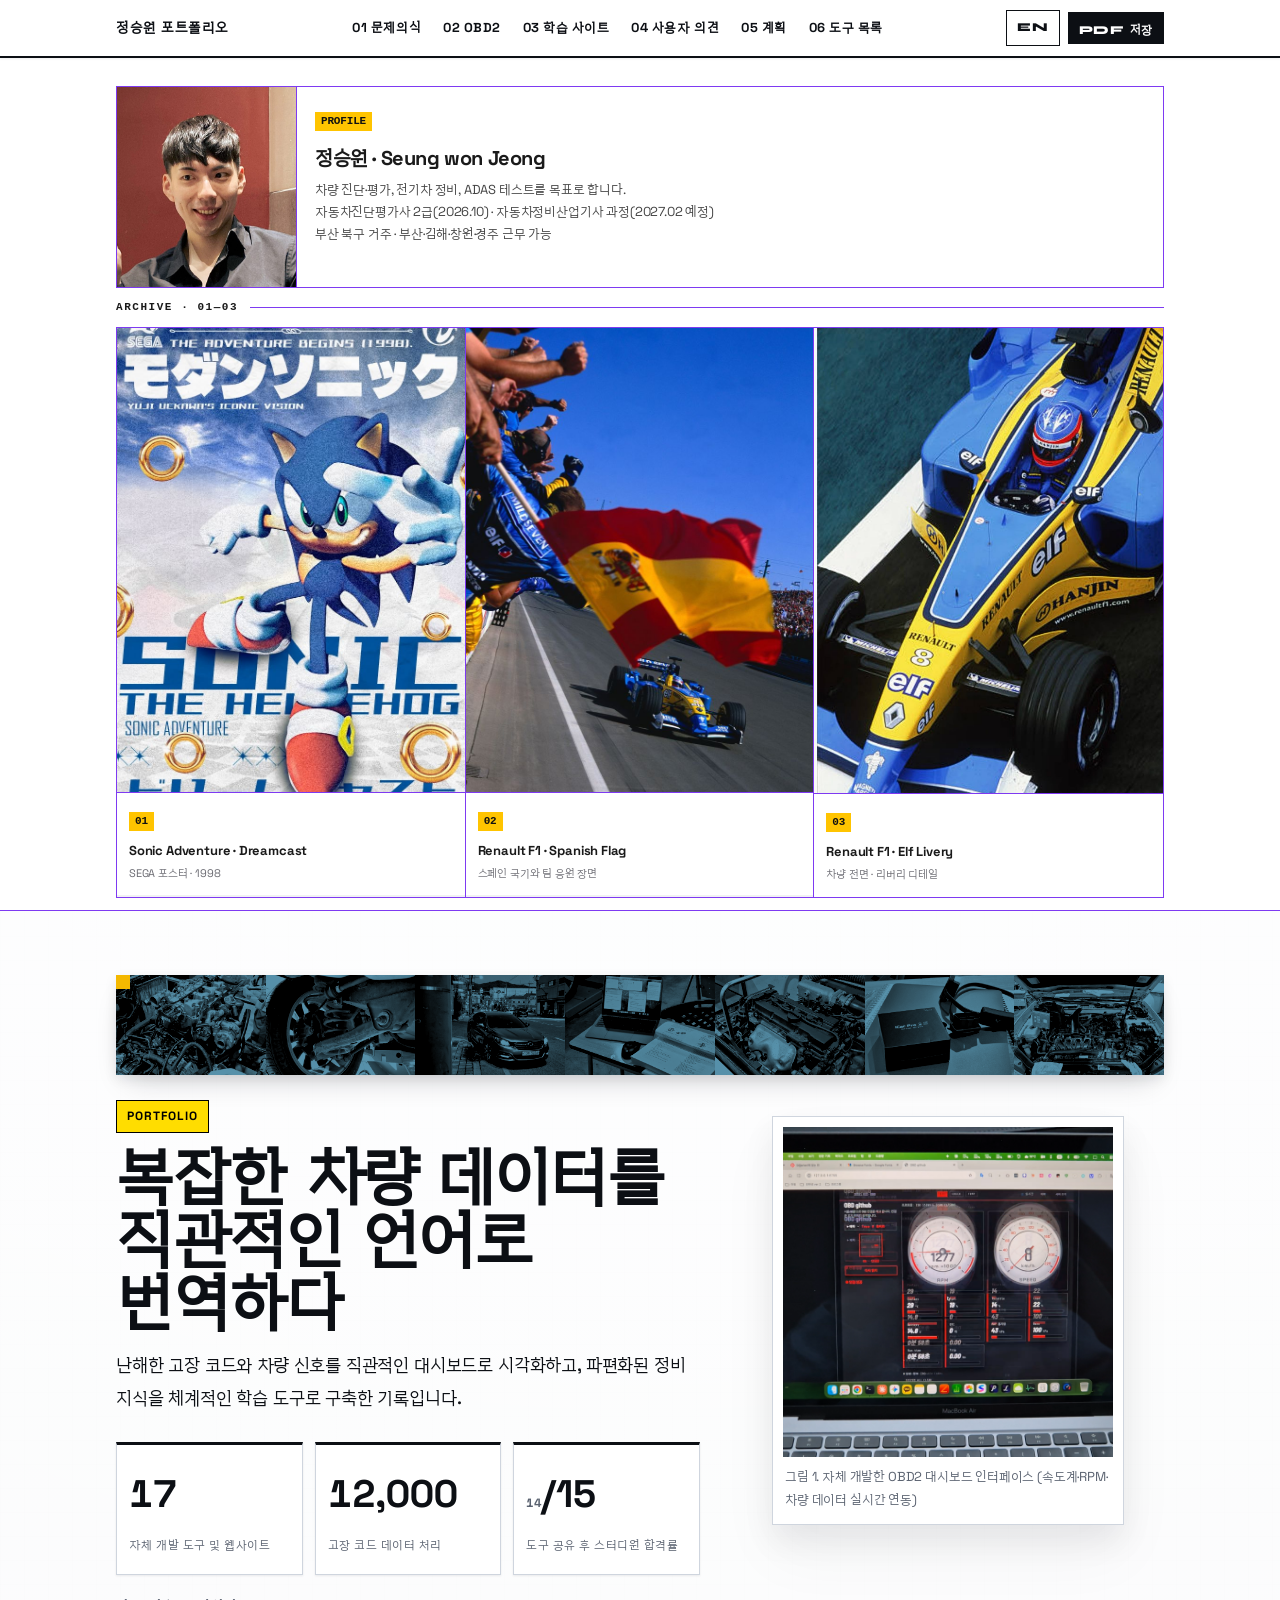
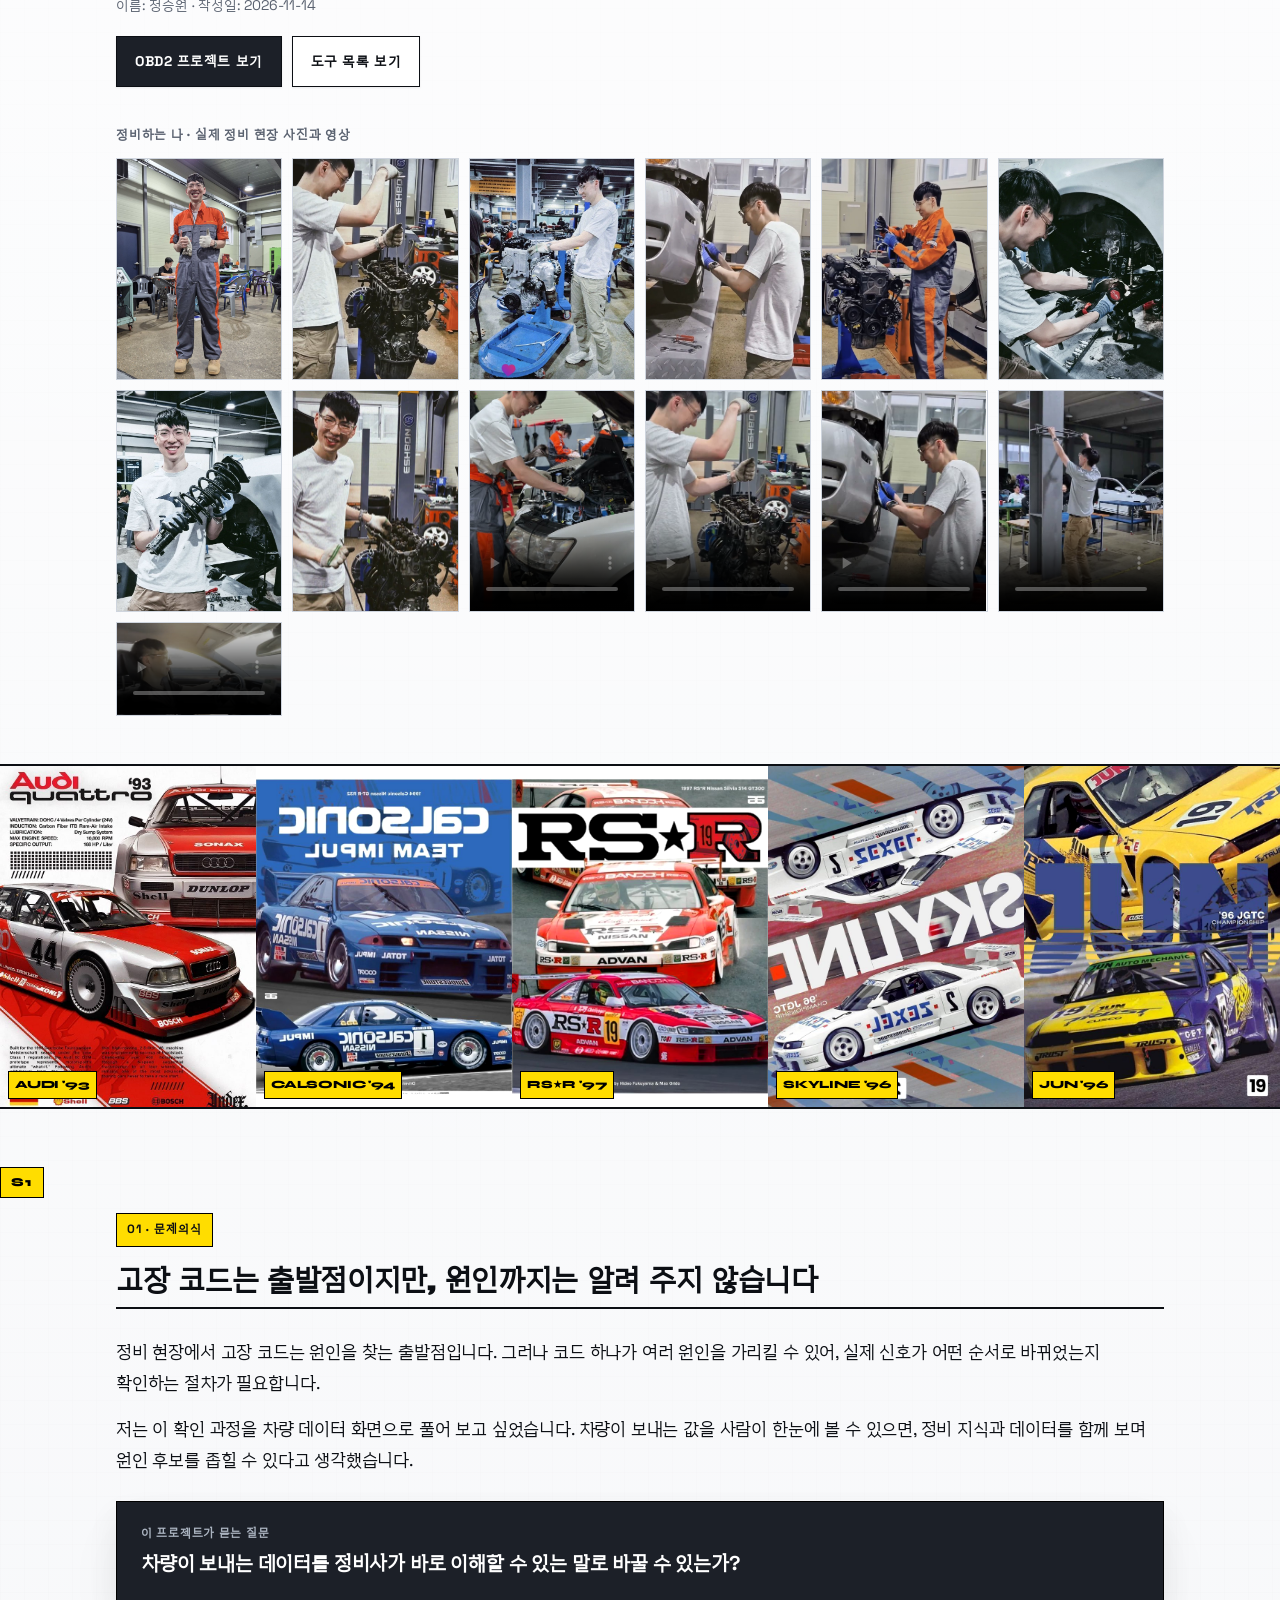
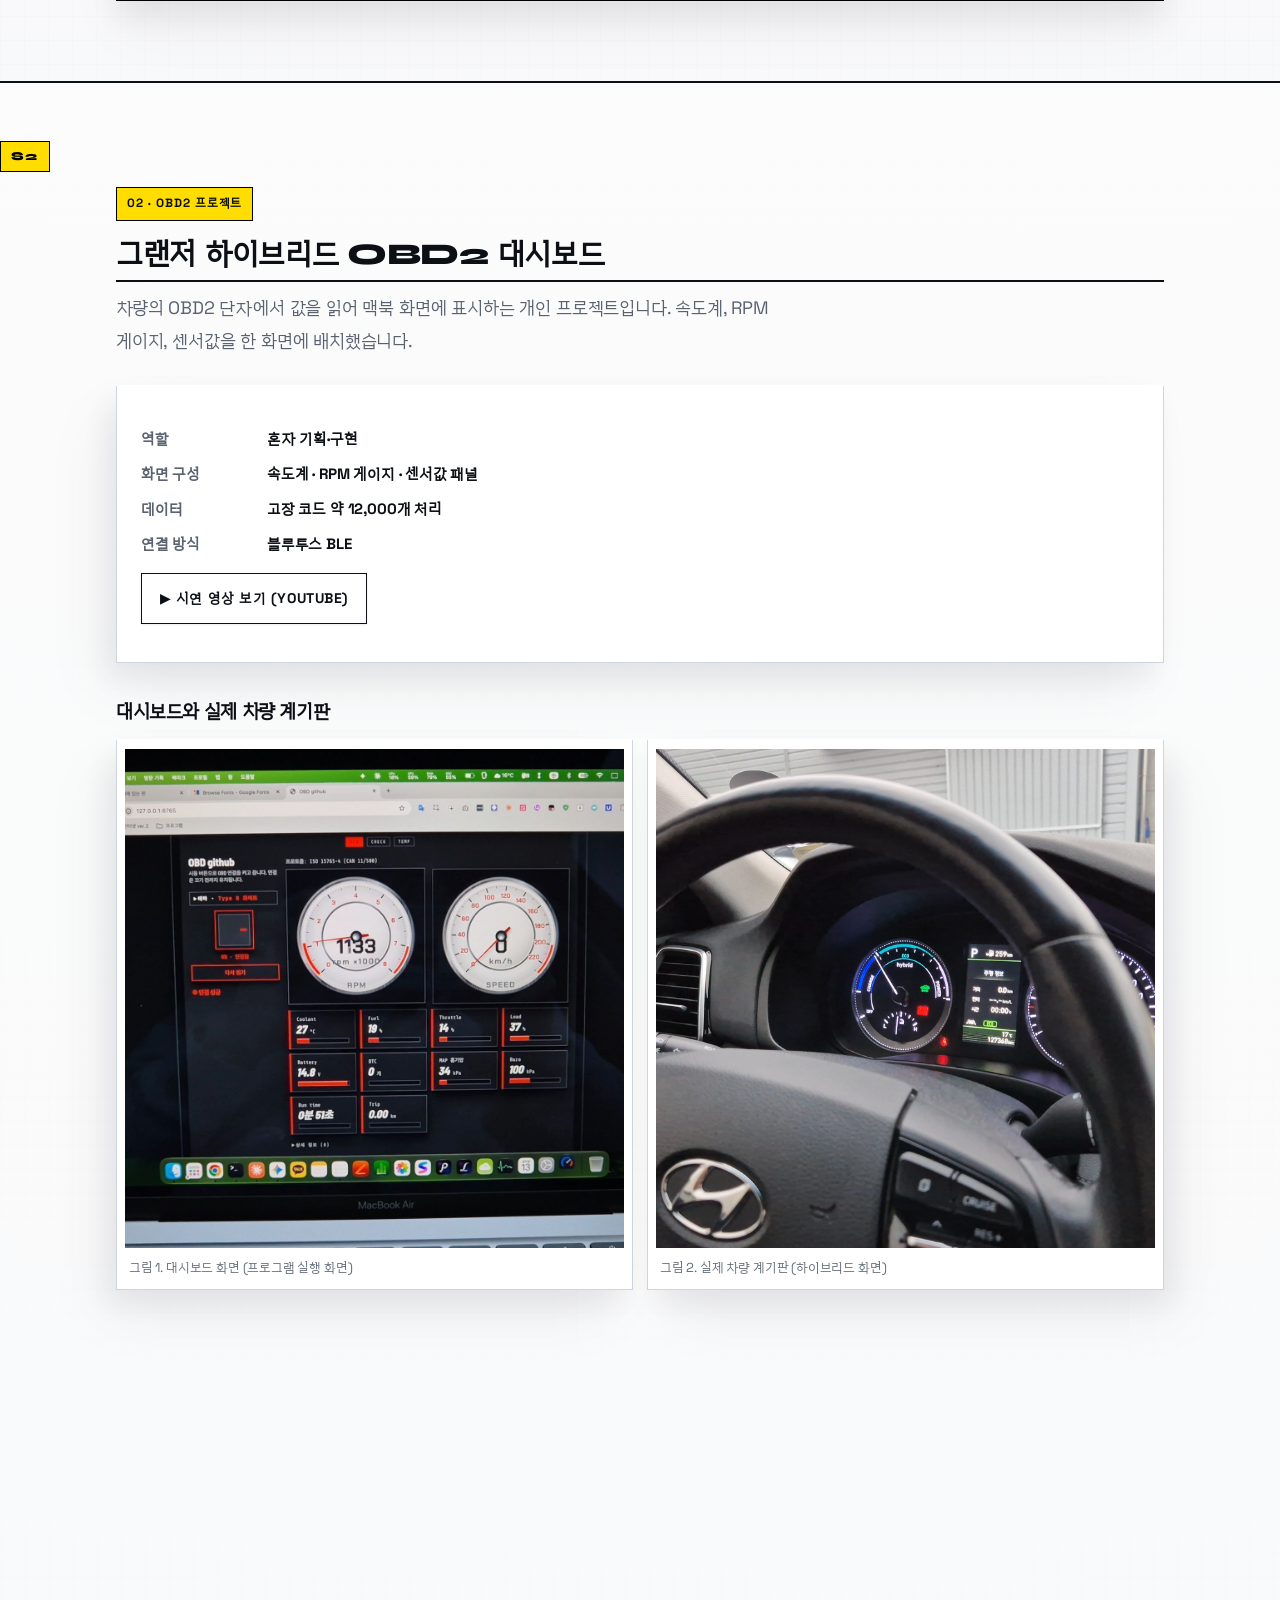
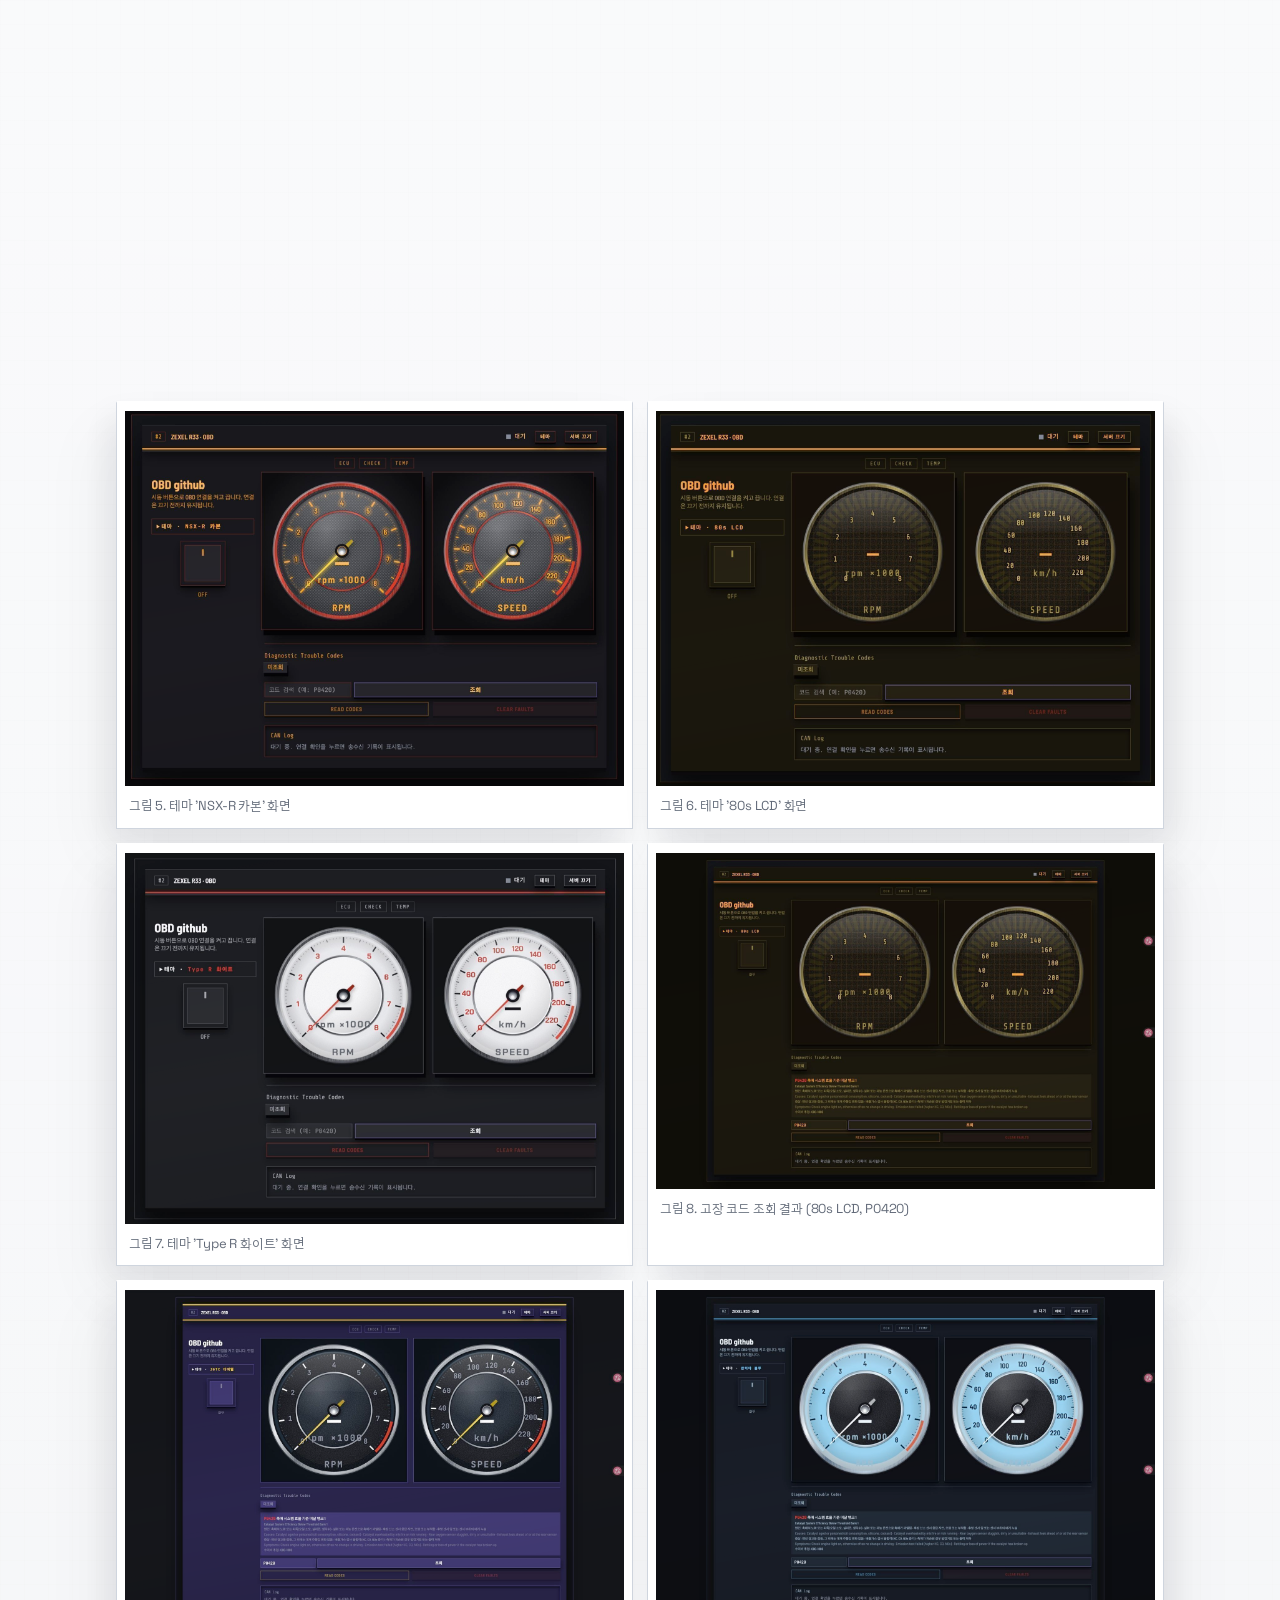
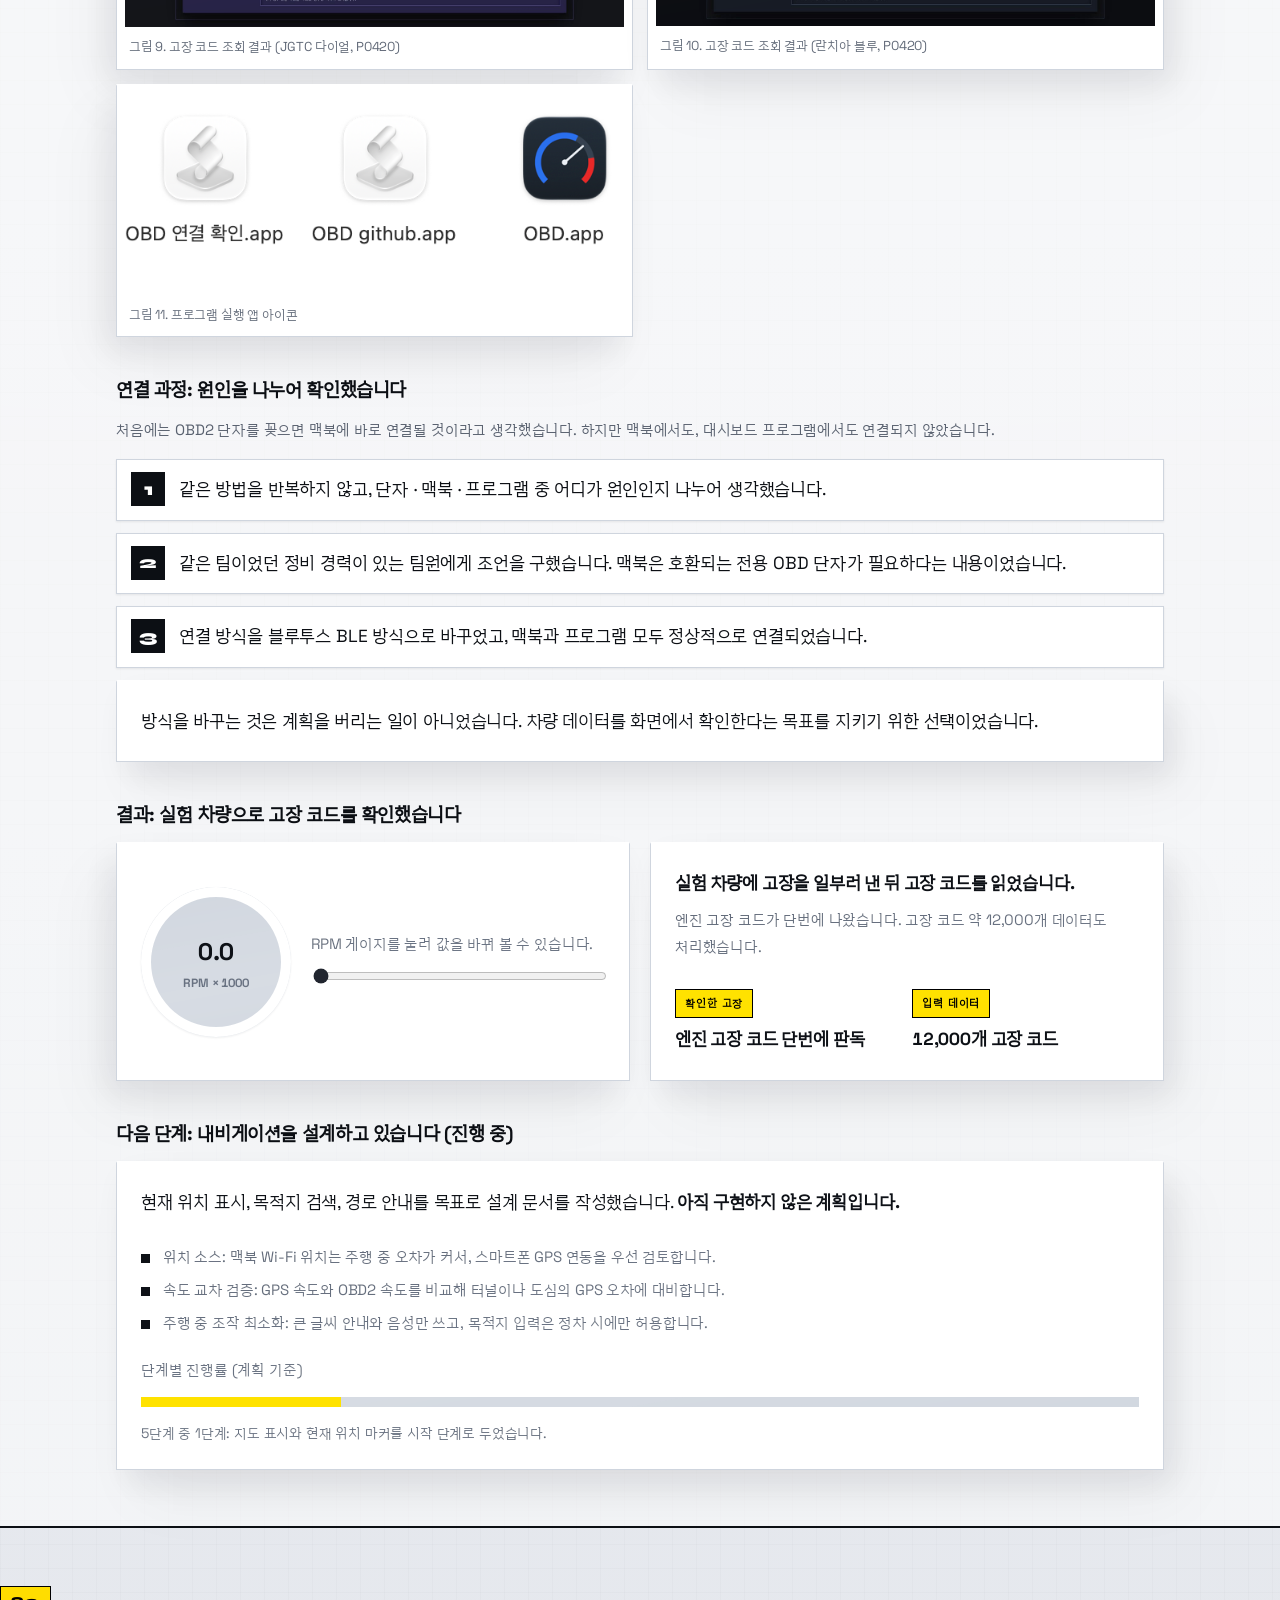
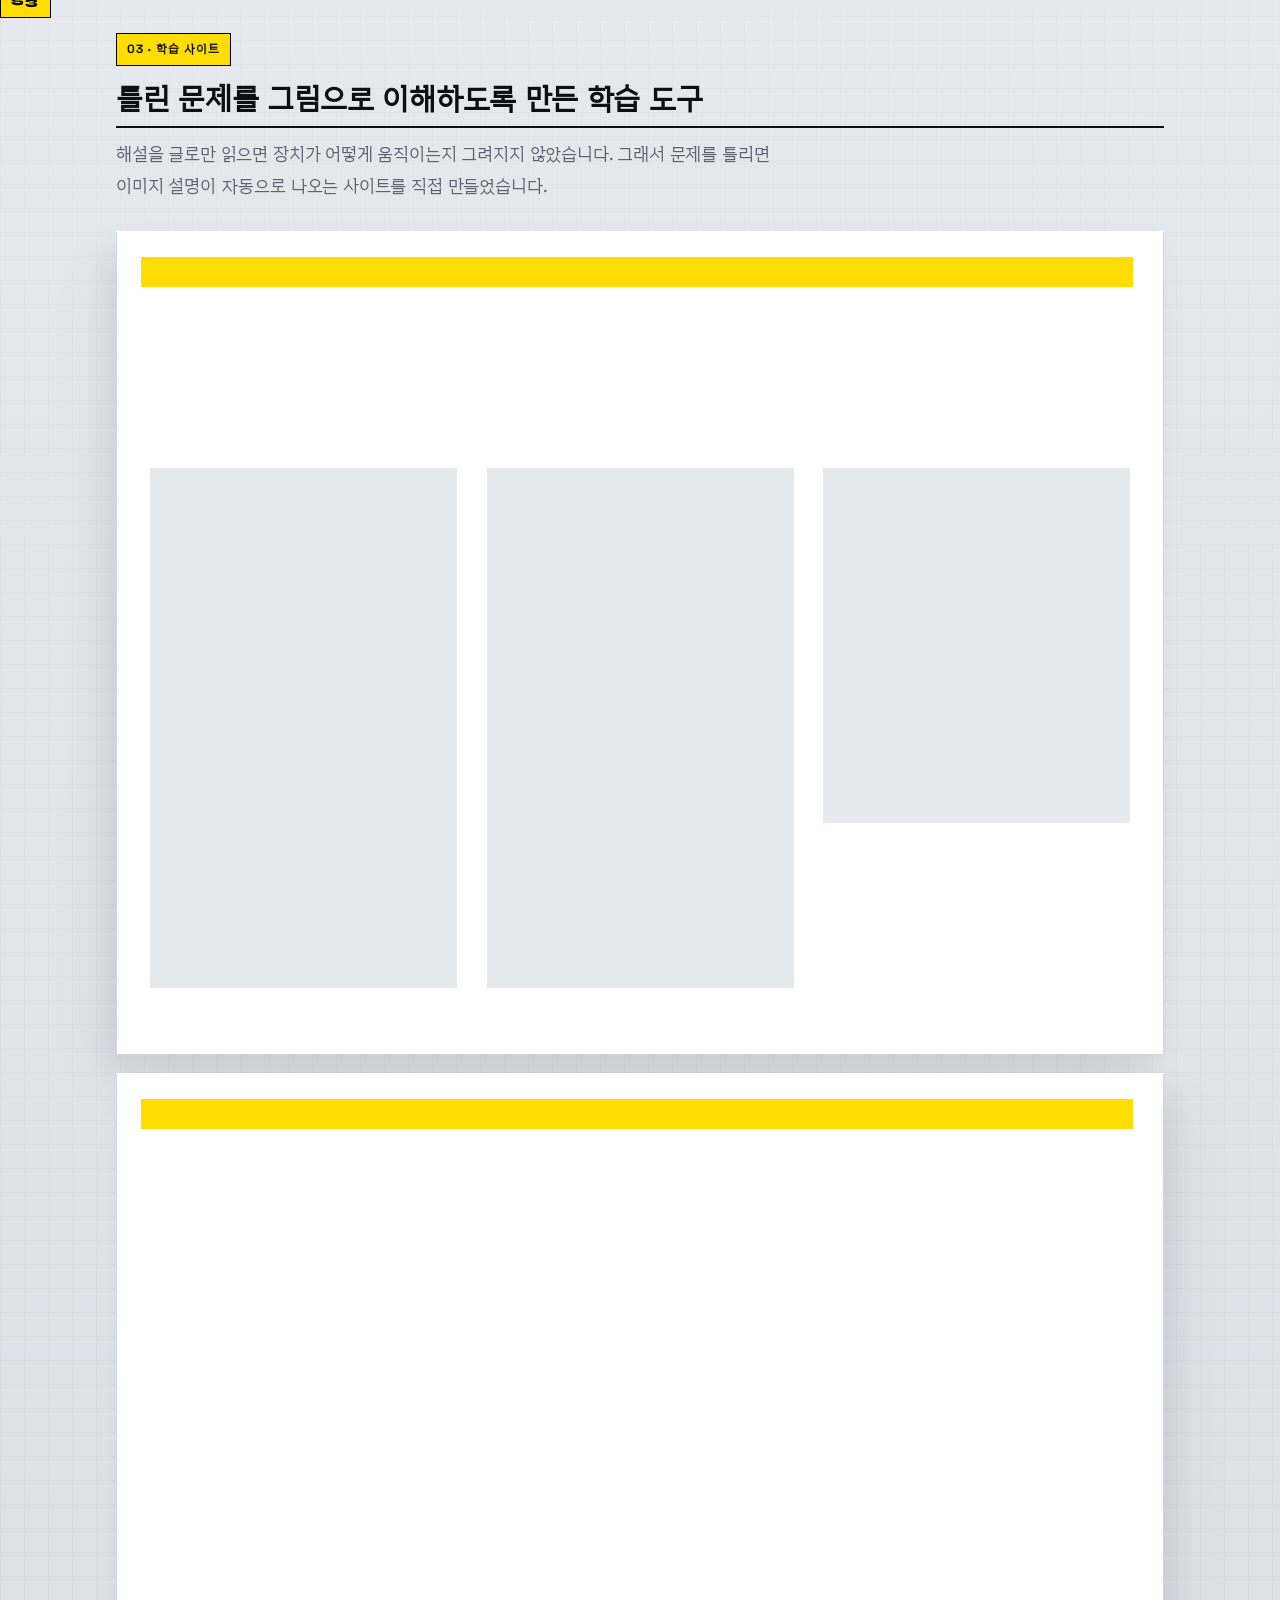
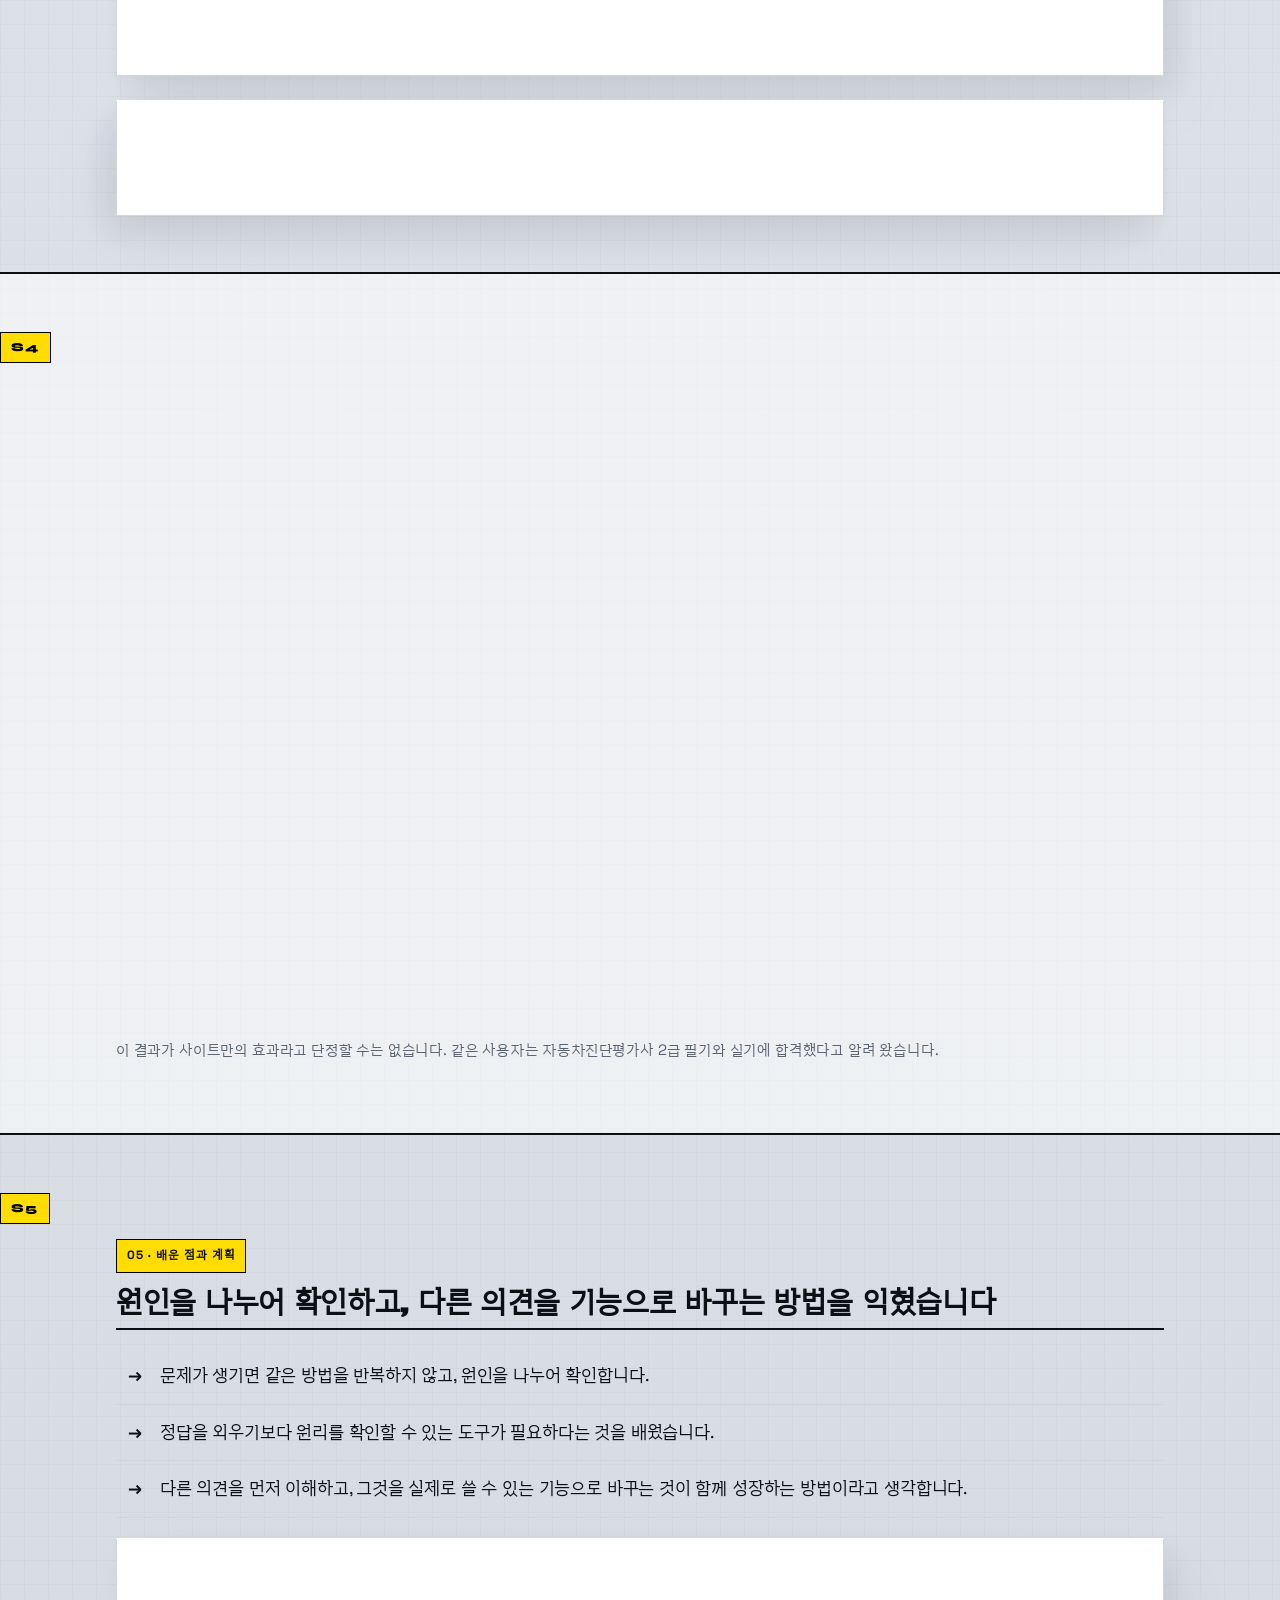
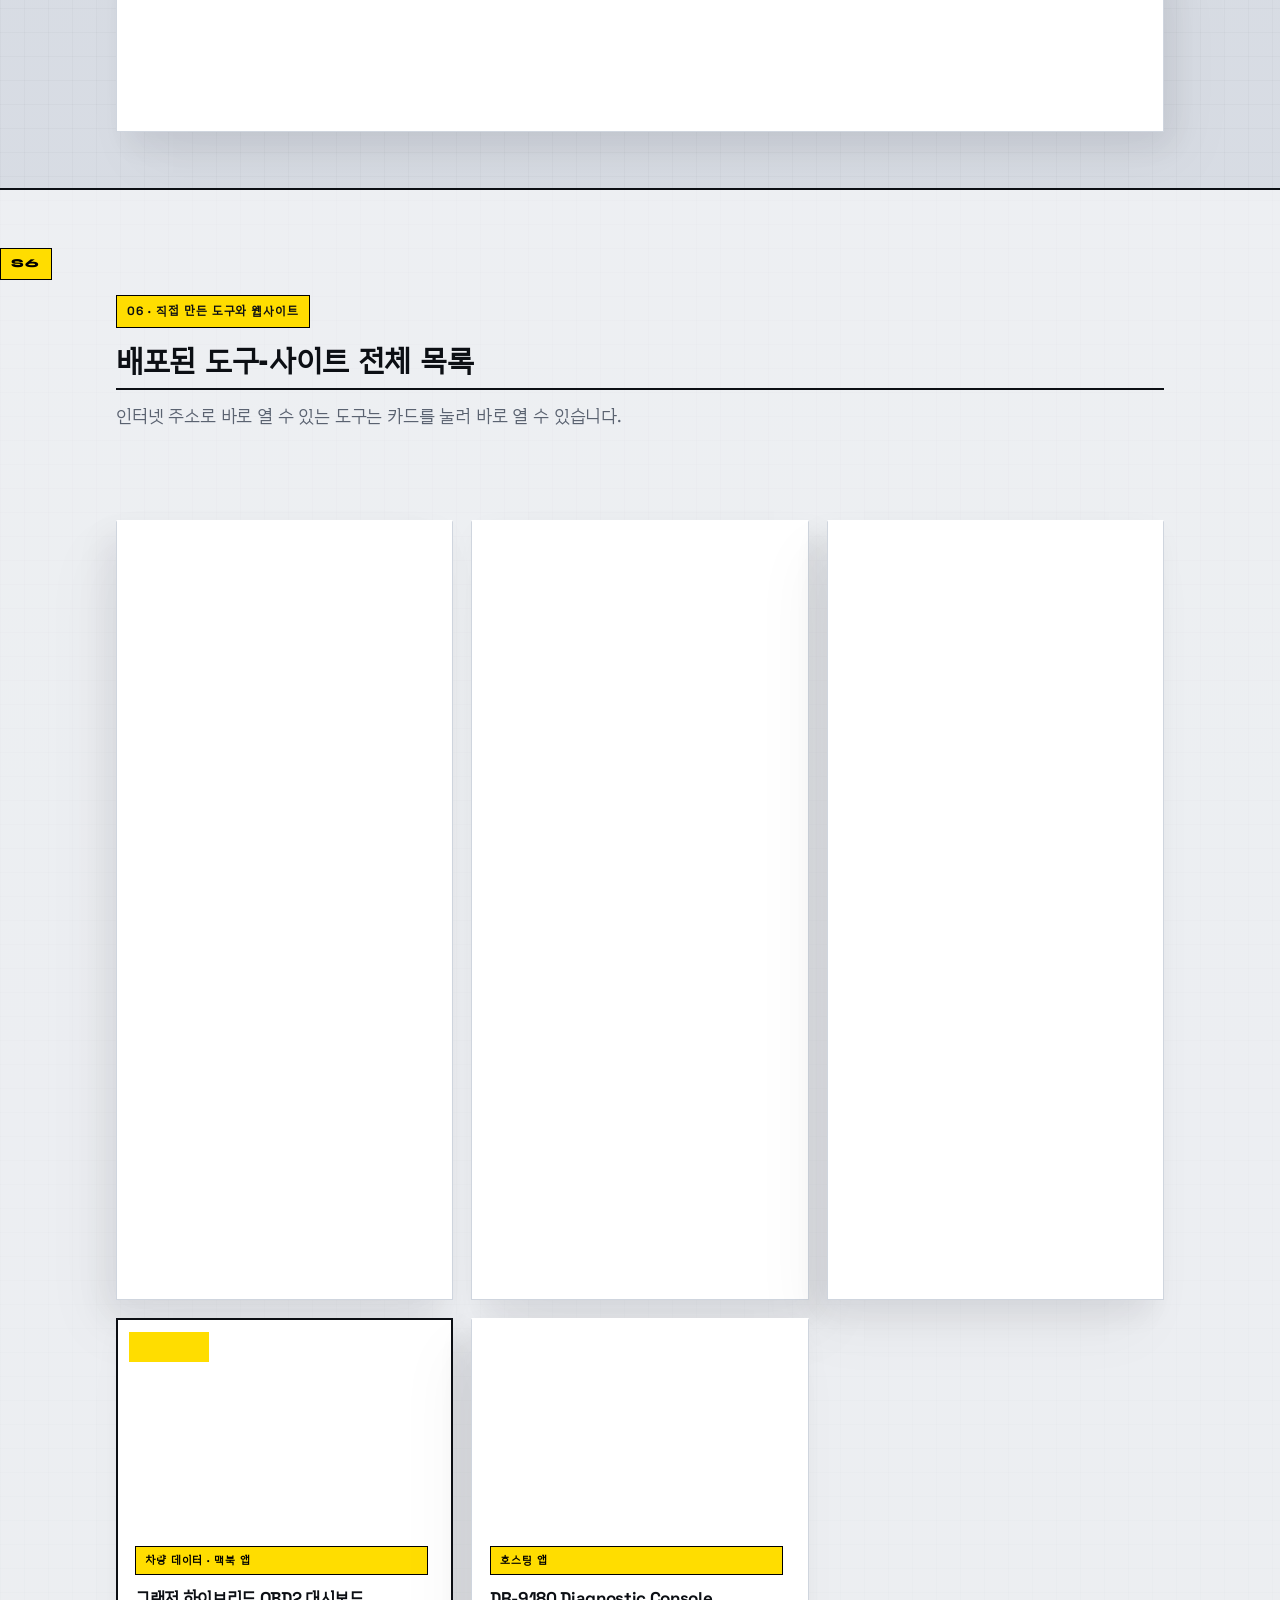
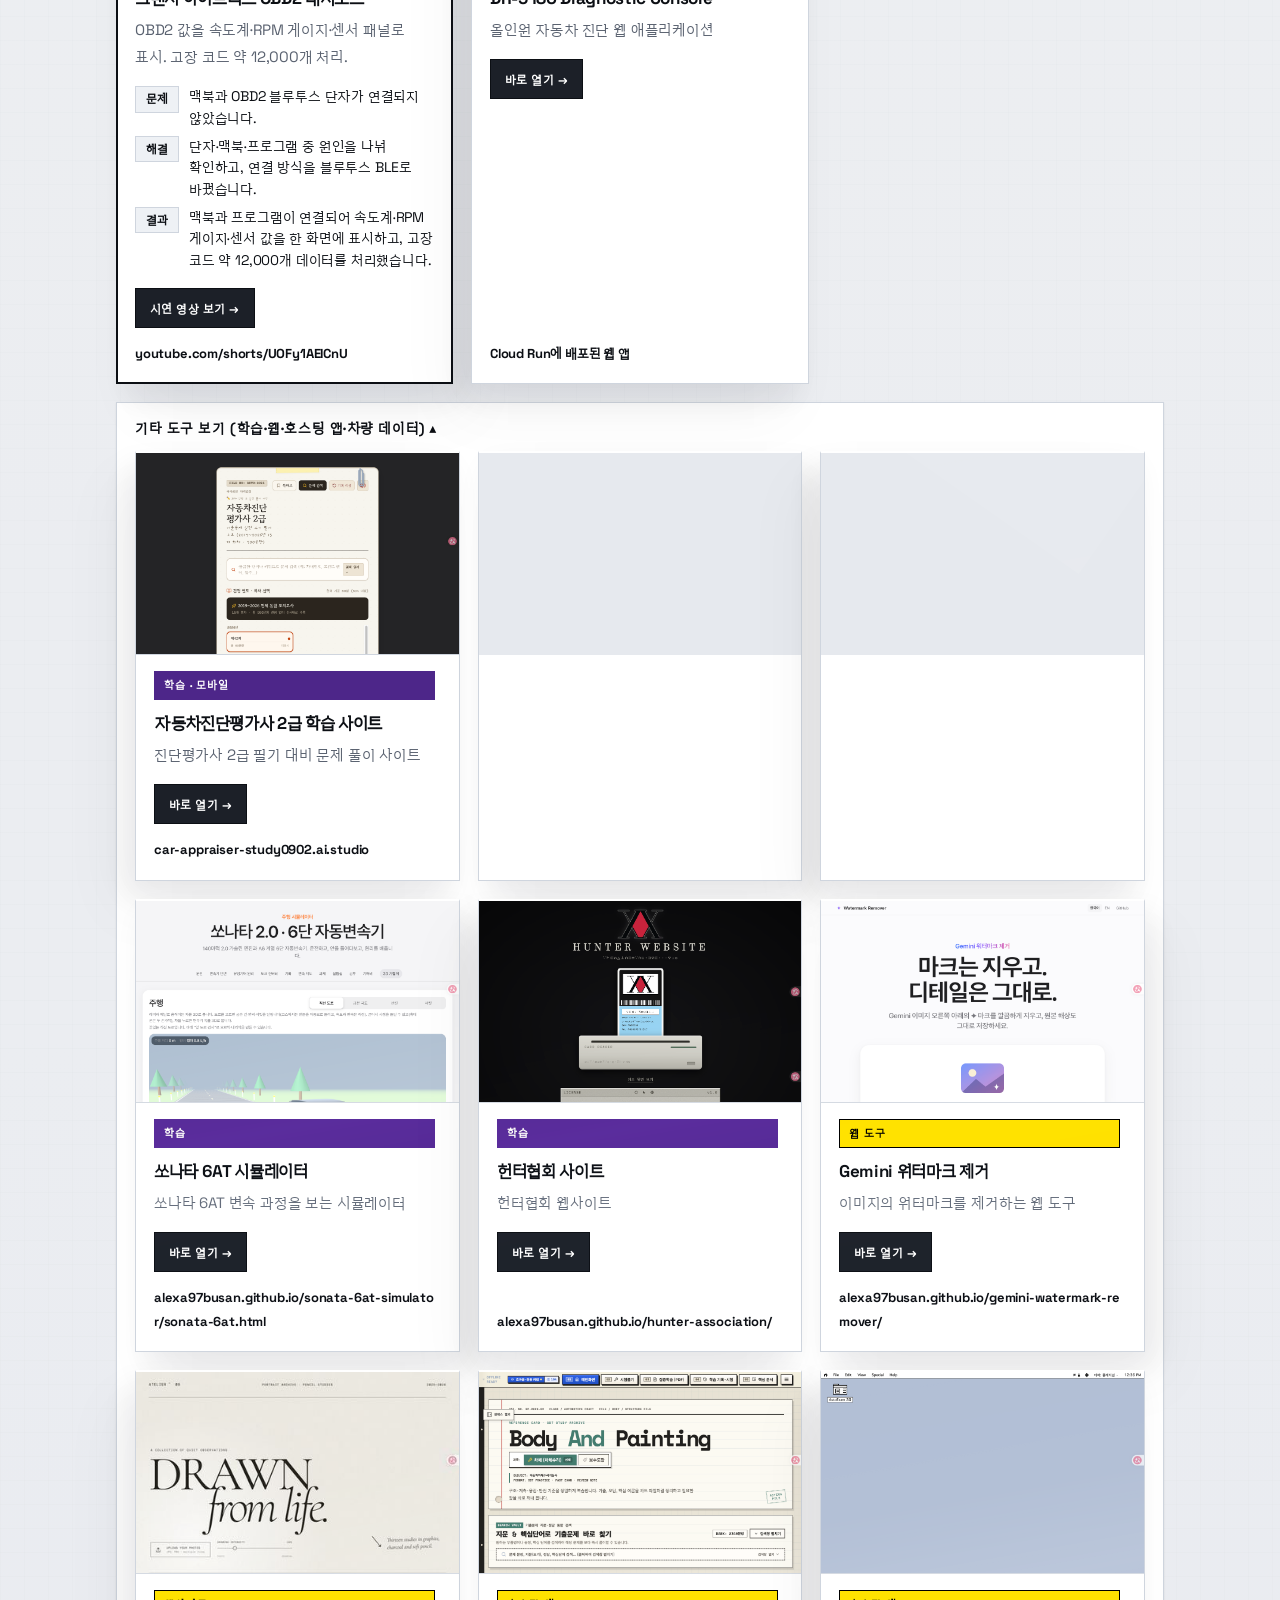
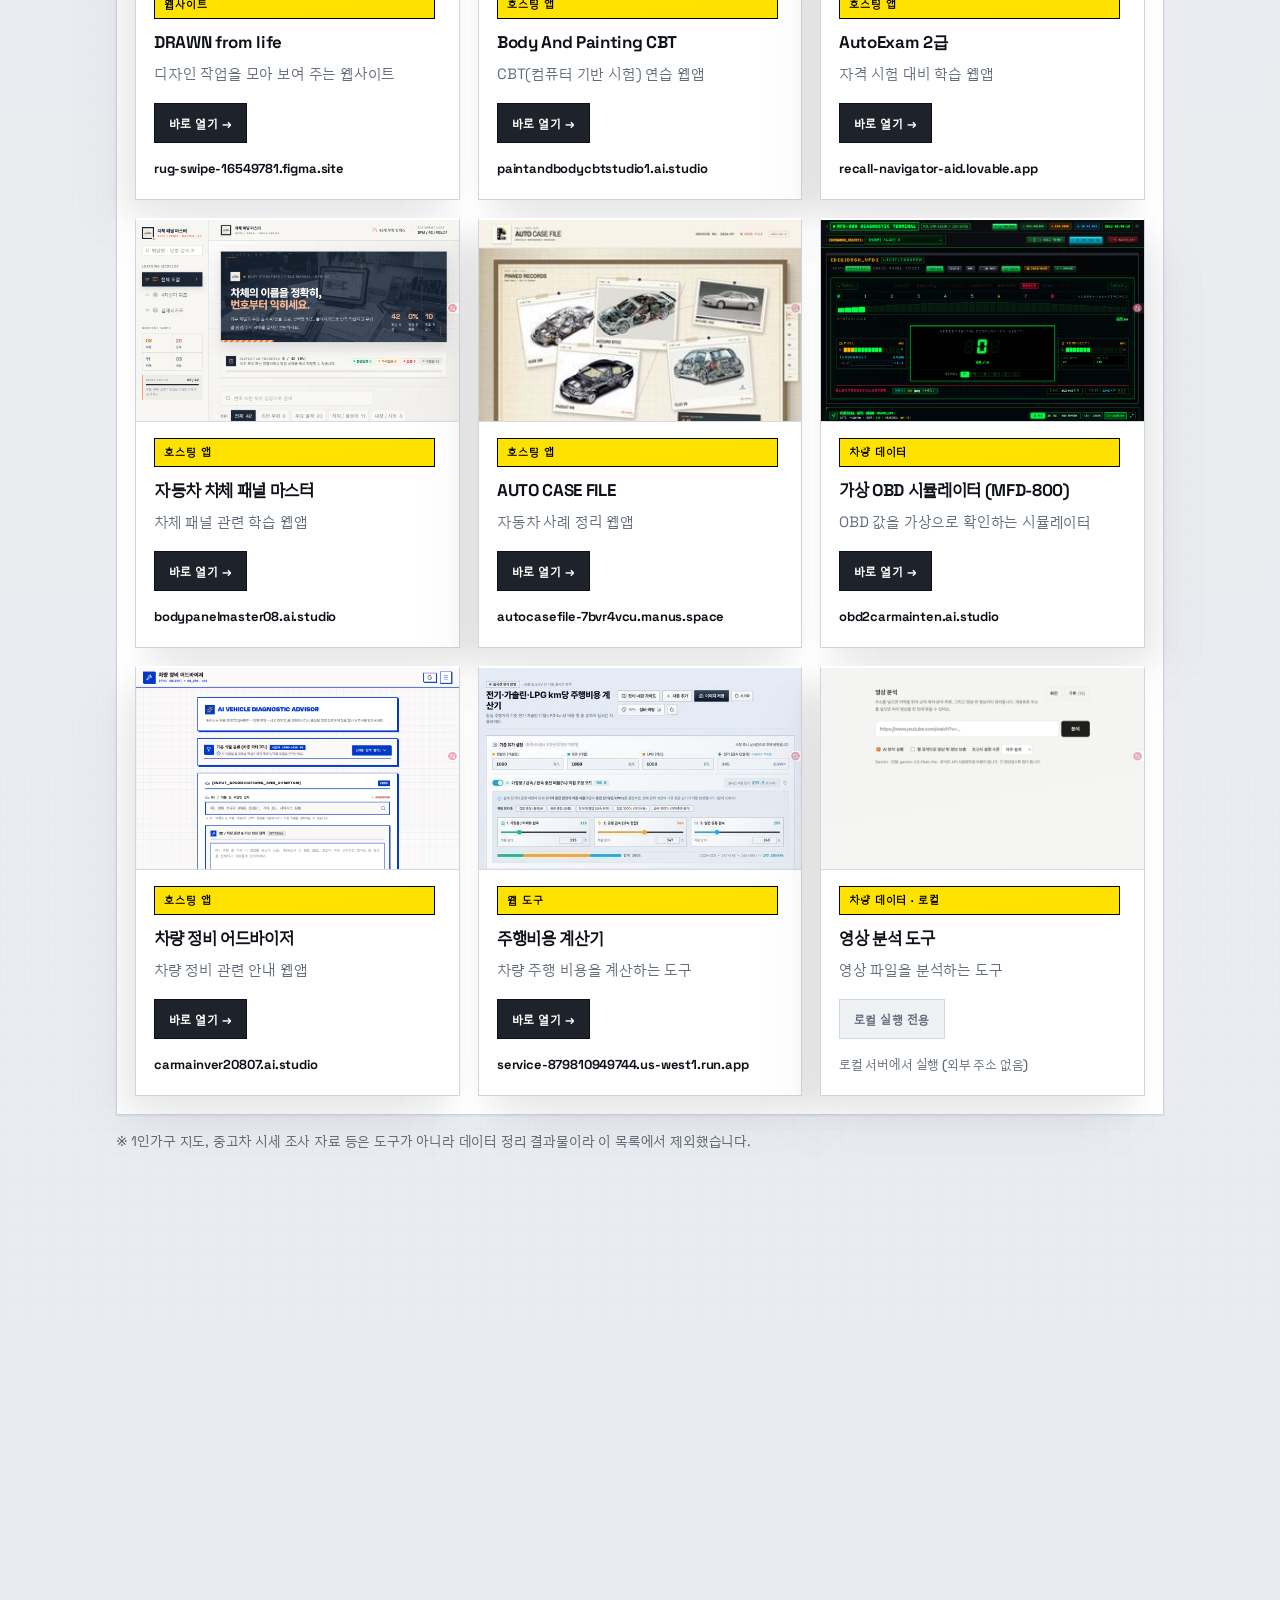
==== commit 84d767dc: "Fix clipped PDF output Capture a fixed 1280px copy of the main content, wait for lazy images, replac" ====
--- a/index.html
+++ b/index.html
@@ -687,34 +687,66 @@
   var LOC = en ? 'en-US' : 'ko-KR';
   var fileName = en ? 'Seung-won_Jeong_Portfolio_EN.pdf' : 'Seung-won_Jeong_Portfolio_KO.pdf';
   var label = { idle: en ? 'Save PDF' : 'PDF 저장', busy: en ? 'Creating PDF…' : 'PDF 만드는 중…' };
-
-  function done(){ btn.disabled = false; btn.textContent = label.idle; }
+  var CAPTURE_W = 1280; // 레이아웃 폭(px)
+  var A4_PX = 718;      // A4 인쇄 가능 폭 190mm (96dpi 기준) — 복제본을 이 폭에 맞춰 축소 // A4 인쇄용 고정 폭(px): 화면 폭과 무관하게 같은 배치로 캡처
+
+  function restore(){ btn.disabled = false; btn.textContent = label.idle; }
+
+  // 본문을 고정 폭 복제본으로 만들어 캡처용 정리 (연출 상태 해제, 지연 이미지 로드, 영상은 포스터 이미지로)
+  function buildCapture(){
+    var box = document.createElement('div');
+    box.setAttribute('aria-hidden', 'true');
+    box.style.cssText = 'position:absolute;left:0;top:0;width:' + CAPTURE_W + 'px;background:#fff;z-index:-1;';
+    var clone = document.querySelector('main').cloneNode(true);
+    clone.style.cssText = 'width:' + CAPTURE_W + 'px;margin:0;padding:0;overflow:visible;transform:none;';
+    clone.querySelectorAll('[data-reveal]').forEach(function(el){
+      el.removeAttribute('data-reveal'); el.classList.add('in');
+      el.style.opacity = '1'; el.style.transform = 'none'; el.style.transition = 'none';
+    });
+    clone.querySelectorAll('[data-count]').forEach(function(el){
+      el.textContent = (parseInt(el.getAttribute('data-count'), 10) || 0).toLocaleString(LOC);
+    });
+    clone.querySelectorAll('.bar span[data-w]').forEach(function(el){
+      el.style.width = el.getAttribute('data-w');
+    });
+    clone.querySelectorAll('video').forEach(function(v){
+      var im = document.createElement('img');
+      im.src = v.getAttribute('poster') || ''; im.alt = '';
+      im.style.cssText = 'width:100%;height:auto;display:block;';
+      v.parentNode.replaceChild(im, v);
+    });
+    clone.querySelectorAll('img').forEach(function(img){ img.loading = 'eager'; img.removeAttribute('data-zoom'); });
+    box.appendChild(clone);
+    document.body.appendChild(box);
+    var waits = Array.prototype.map.call(clone.querySelectorAll('img'), function(img){
+      if (img.complete && img.naturalWidth > 0) return Promise.resolve();
+      return new Promise(function(res){ img.onload = img.onerror = res; });
+    });
+    return { box: box, clone: clone, ready: Promise.all(waits) };
+  }
 
   btn.addEventListener('click', function(){
     if (typeof window.html2pdf !== 'function') { window.print(); return; }
     btn.disabled = true;
     btn.textContent = label.busy;
-
-    // 캡처 전에 숨겨진 연출 상태를 모두 최종 상태로 맞춤
-    document.querySelectorAll('[data-reveal]').forEach(function(el){ el.classList.add('in'); });
-    document.querySelectorAll('[data-count]').forEach(function(el){
-      el.textContent = (parseInt(el.getAttribute('data-count'), 10) || 0).toLocaleString(LOC);
-    });
-    document.querySelectorAll('.bar span[data-w]').forEach(function(el){
-      el.style.width = el.getAttribute('data-w');
-    });
-
-    window.html2pdf().set({
-      margin: [12, 10, 12, 10],
-      filename: fileName,
-      image: { type: 'jpeg', quality: 0.92 },
-      html2canvas: { scale: 1.25, useCORS: true, scrollY: 0, windowWidth: 1280 },
-      jsPDF: { unit: 'mm', format: 'a4', orientation: 'portrait' },
-      pagebreak: { mode: ['css', 'legacy'], avoid: ['.card', '.tile', '.shot', '.stat'] }
-    }).from(document.querySelector('main')).save().then(done, function(err){
-      done();
-      console.error('PDF 생성 실패', err);
-      alert(en ? 'PDF creation failed. Please try again or use the browser print (Save as PDF).' : 'PDF 생성에 실패했습니다. 다시 시도하거나 브라우저 인쇄(PDF로 저장)를 이용해 주세요.');
+    var cap = buildCapture();
+    cap.ready.then(function(){
+      return window.html2pdf().set({
+        margin: 0,
+        filename: fileName,
+        image: { type: 'jpeg', quality: 0.92 },
+        html2canvas: { scale: 1.5, useCORS: true, x: 0, y: 0, scrollX: 0, scrollY: 0, windowWidth: CAPTURE_W, width: CAPTURE_W },
+        // 페이지 크기를 캡처 폭(px)과 1:1로 맞춰 축소·이동 없이 담는다 (높이는 A4 비율 근사)
+        jsPDF: { unit: 'px', format: [CAPTURE_W, Math.round(CAPTURE_W * 1.4142)], orientation: 'portrait', hotfixes: ['px_scaling'] },
+        pagebreak: { mode: ['css', 'legacy'], avoid: ['.card', '.tile', '.shot', '.stat'] }
+      }).from(cap.clone).save();
+    }).then(function(){
+      cap.box.remove(); restore();
+    }, function(err){
+      cap.box.remove(); restore();
+      console.error('PDF generation failed', err);
+      alert(en ? 'PDF creation failed. Please try again or use the browser print (Save as PDF).'
+               : 'PDF 생성에 실패했습니다. 다시 시도하거나 브라우저 인쇄(PDF로 저장)를 이용해 주세요.');
     });
   });
 })();
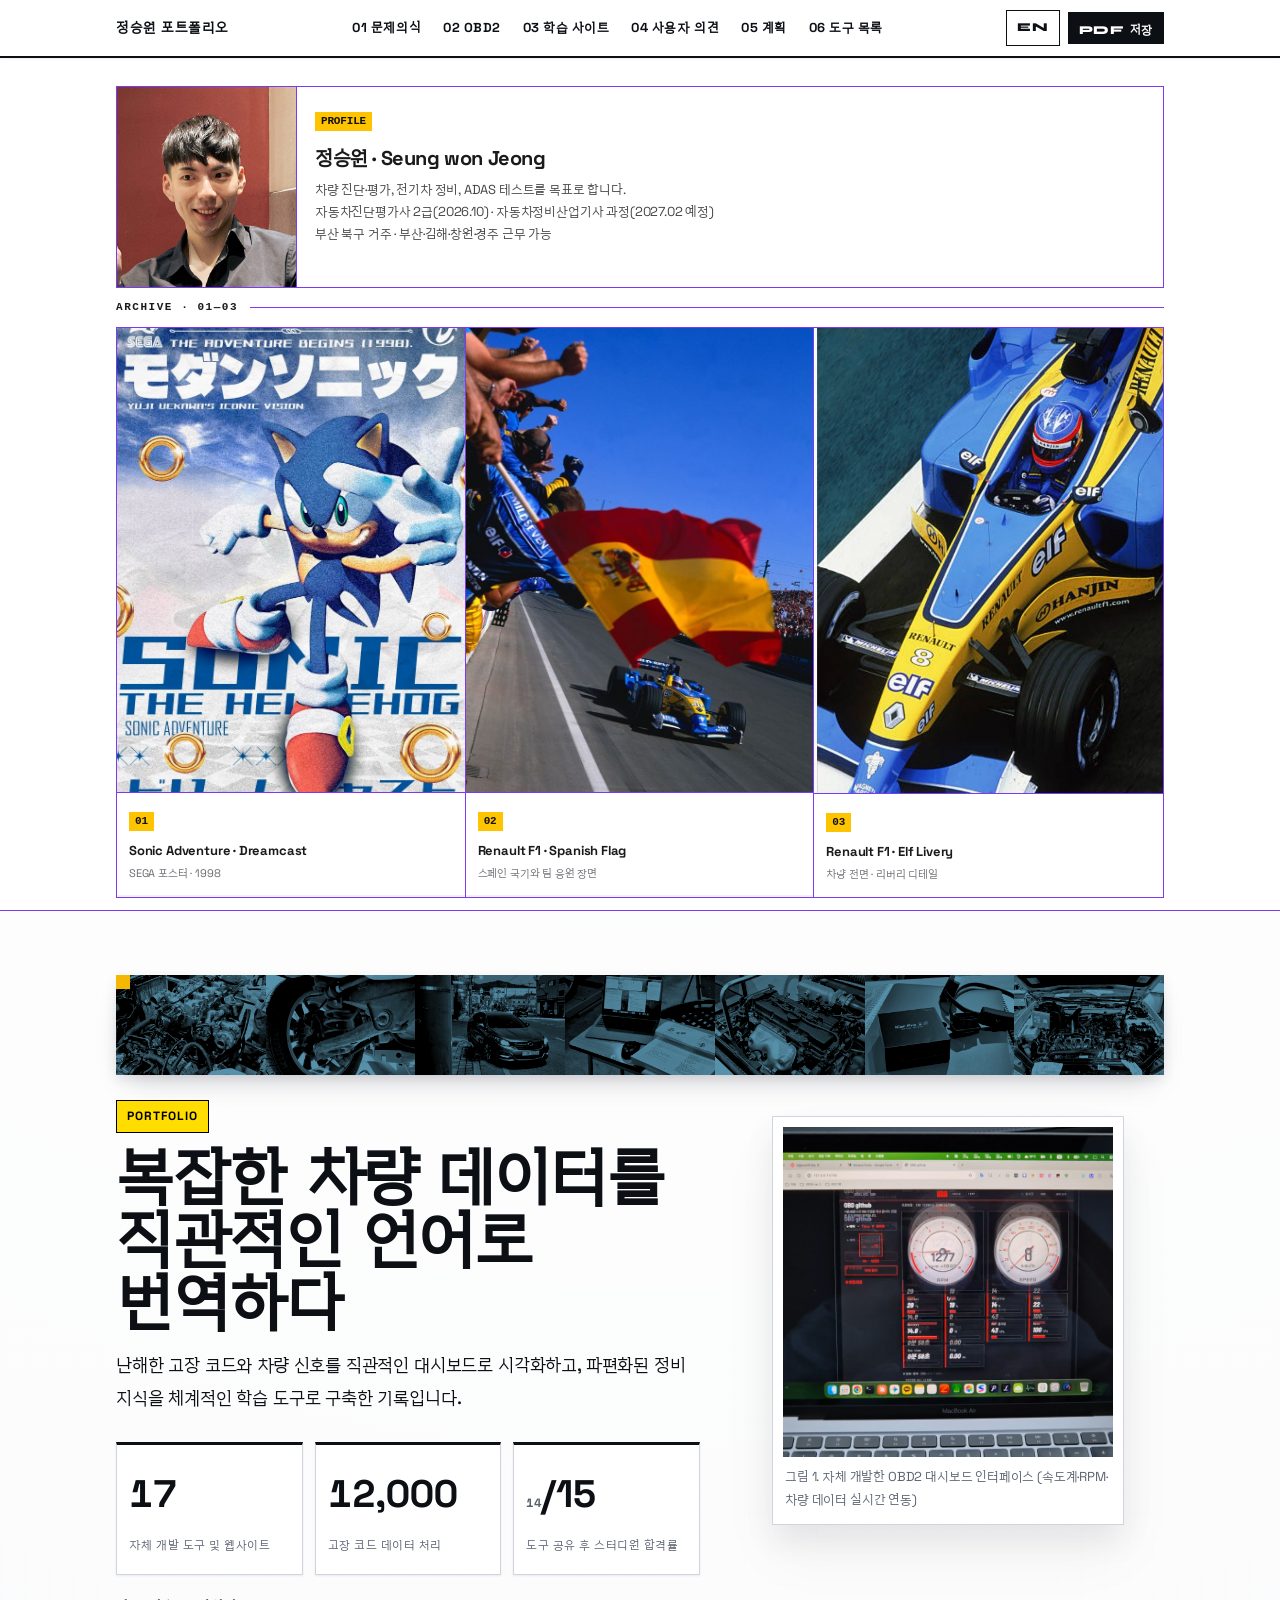
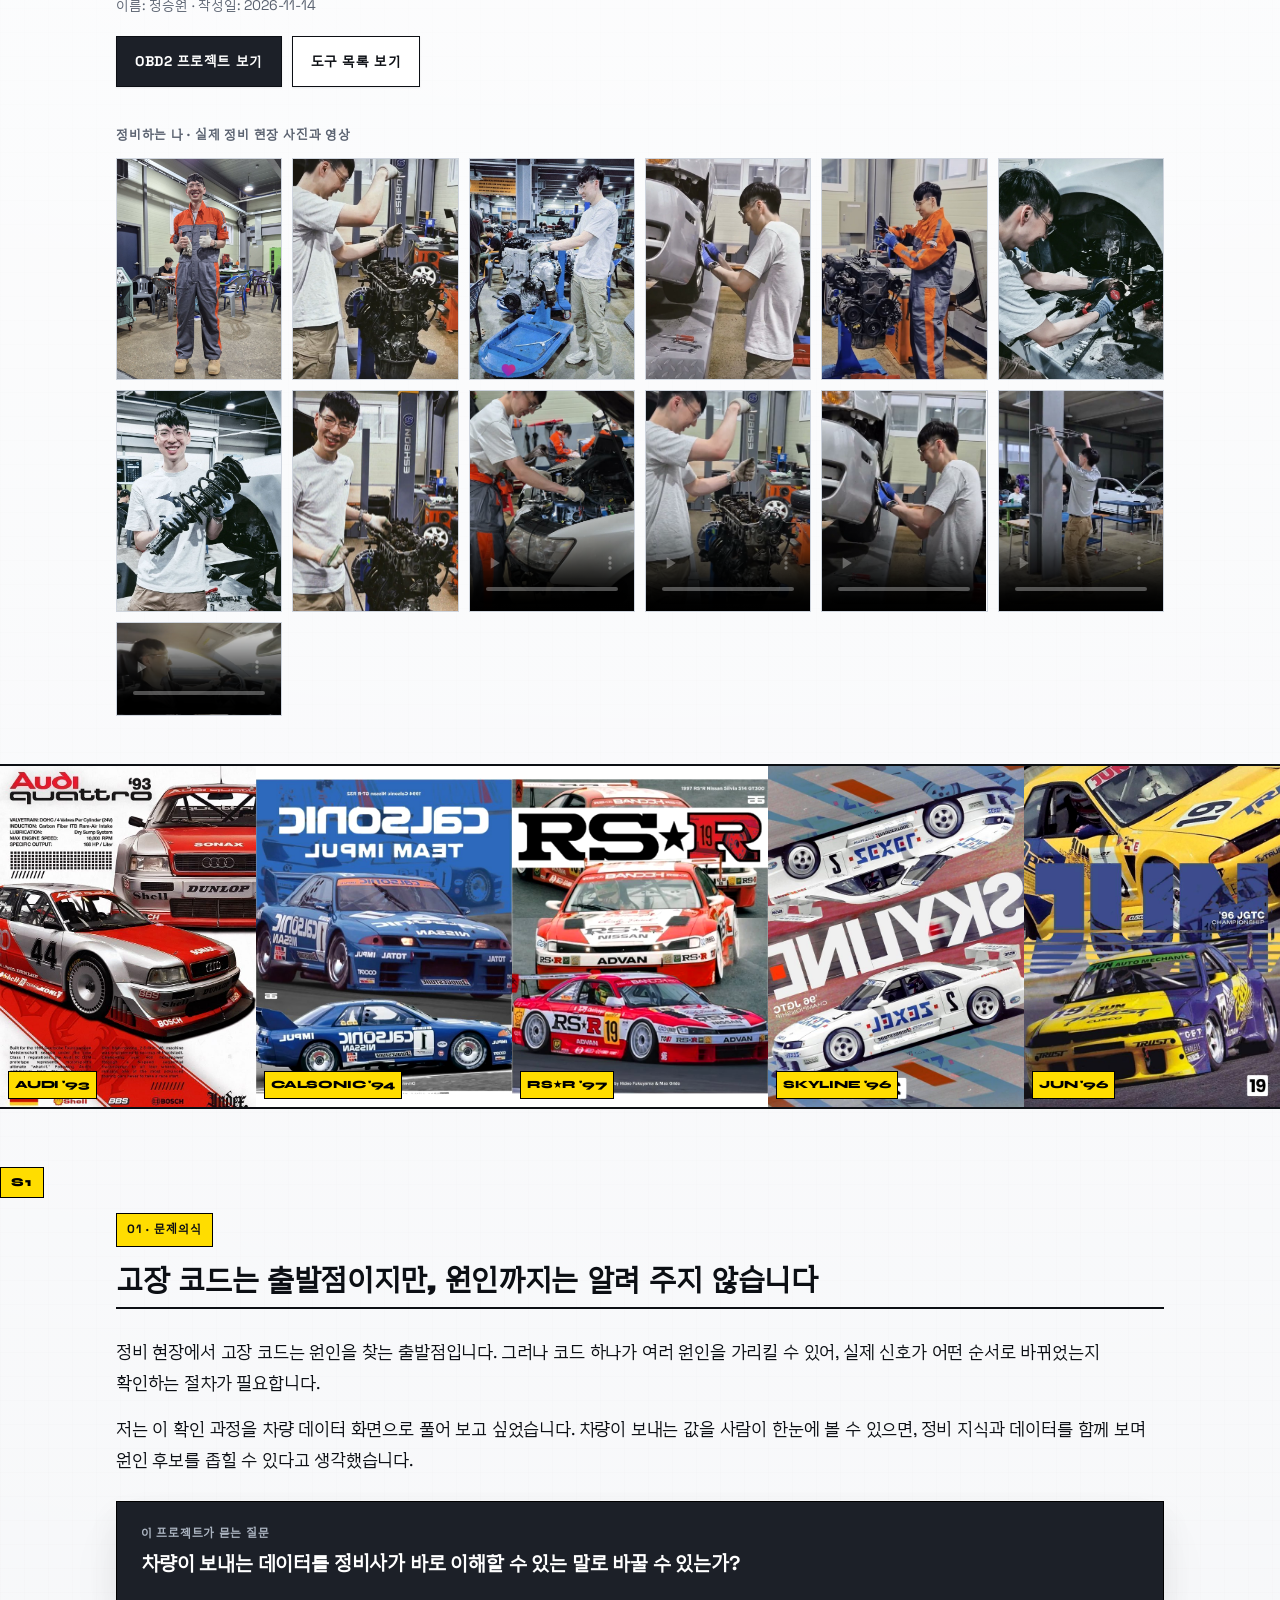
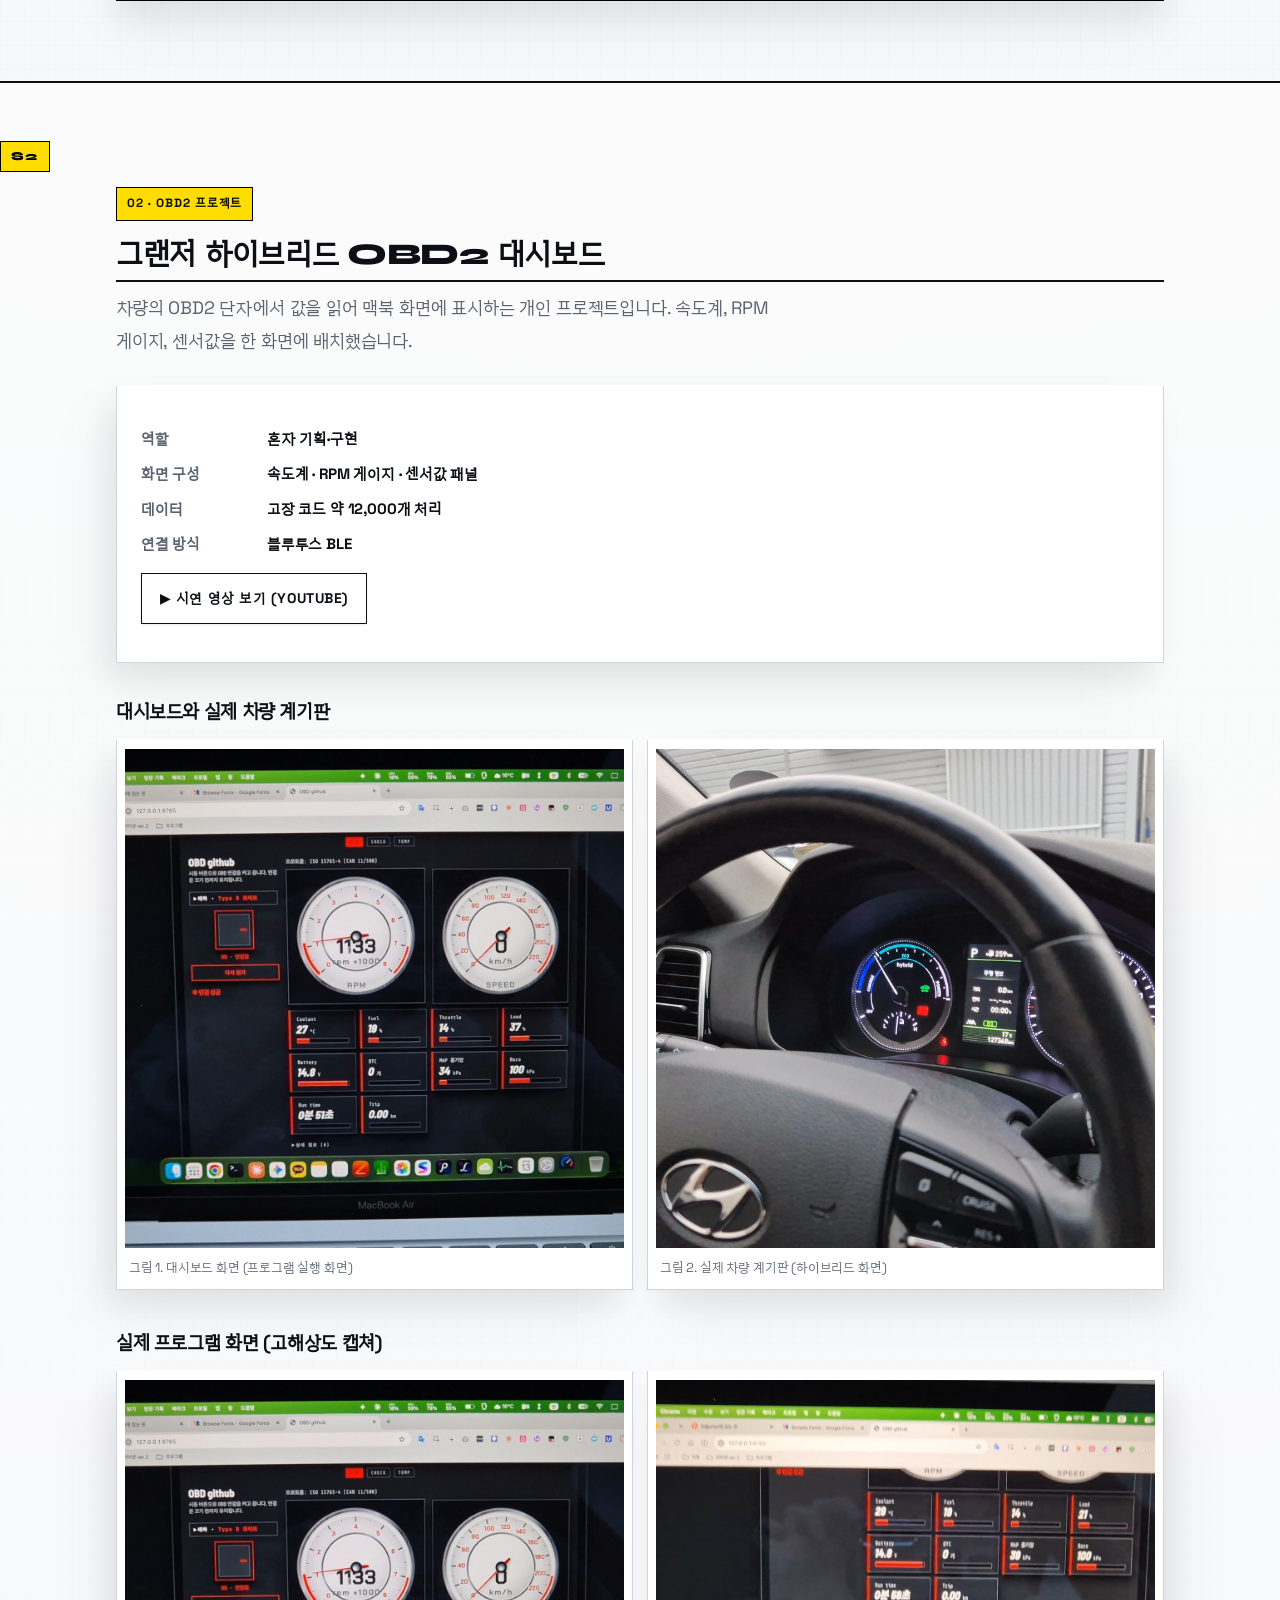
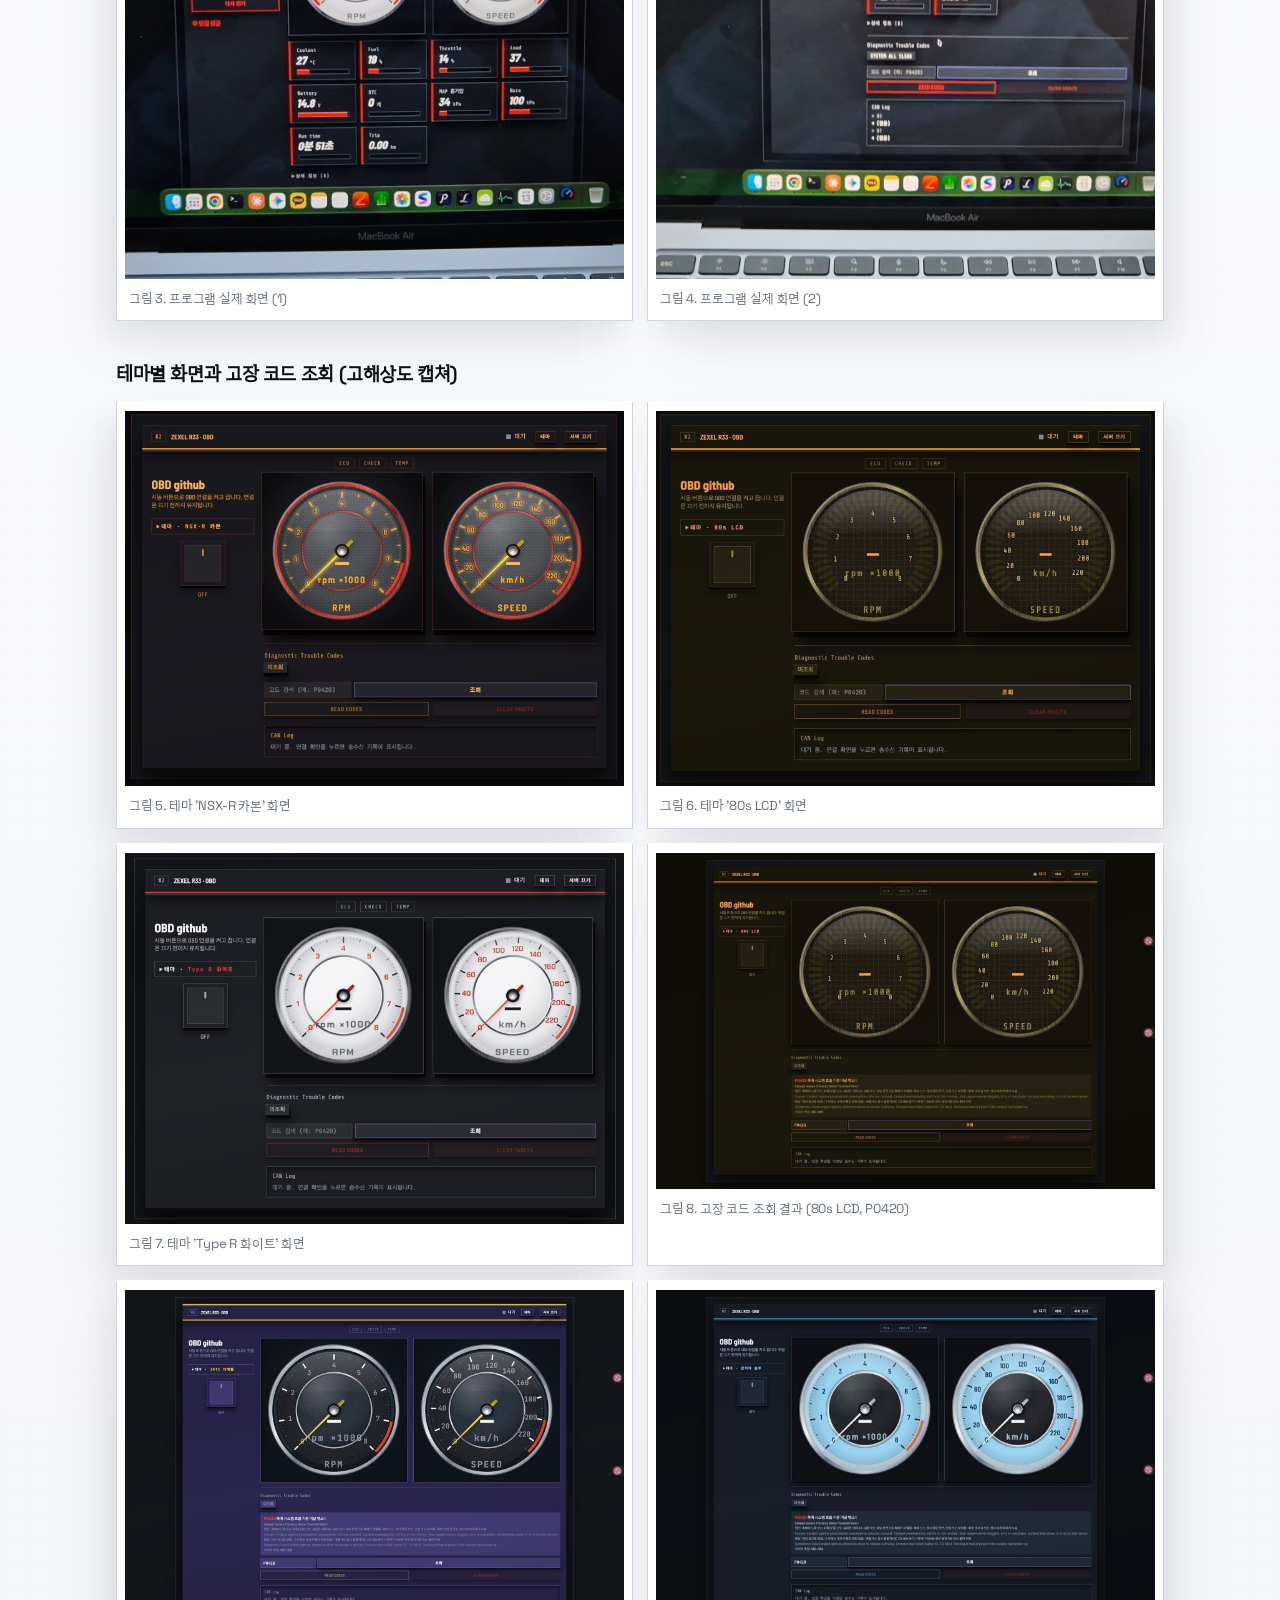
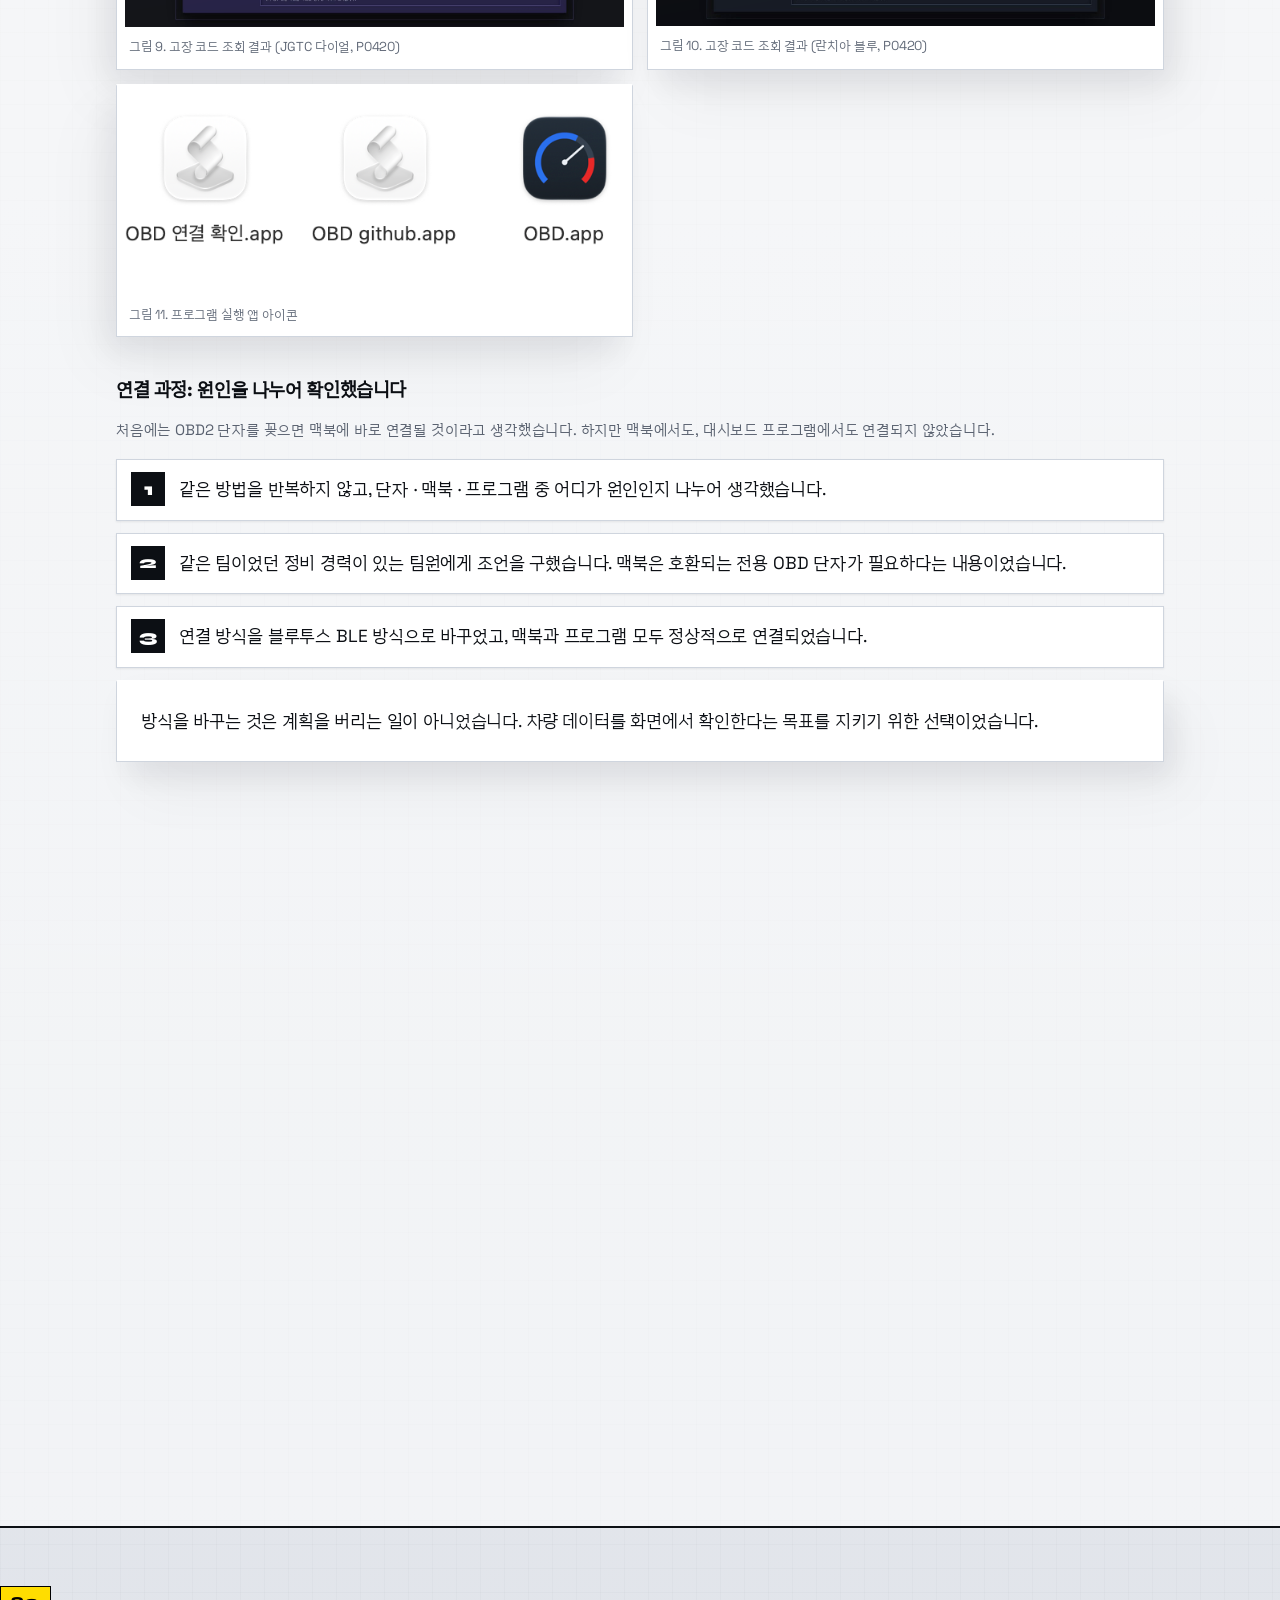
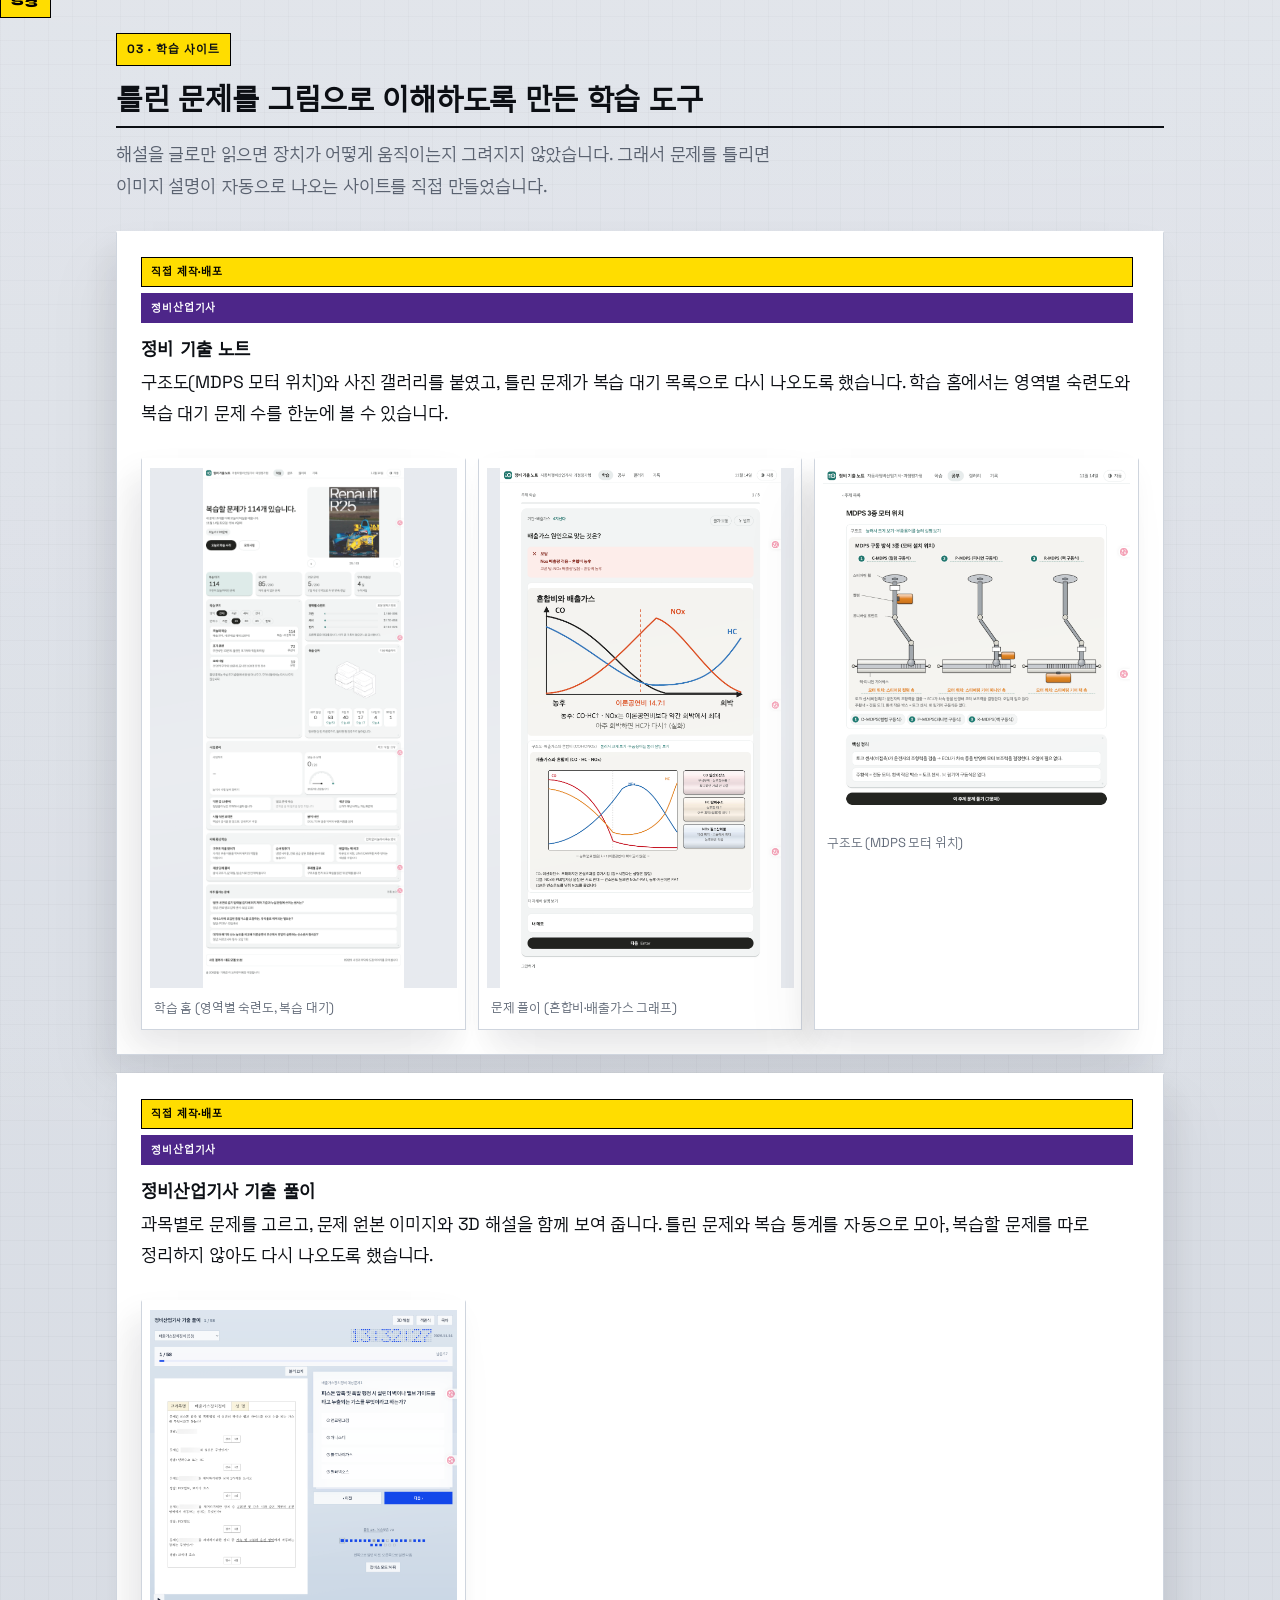
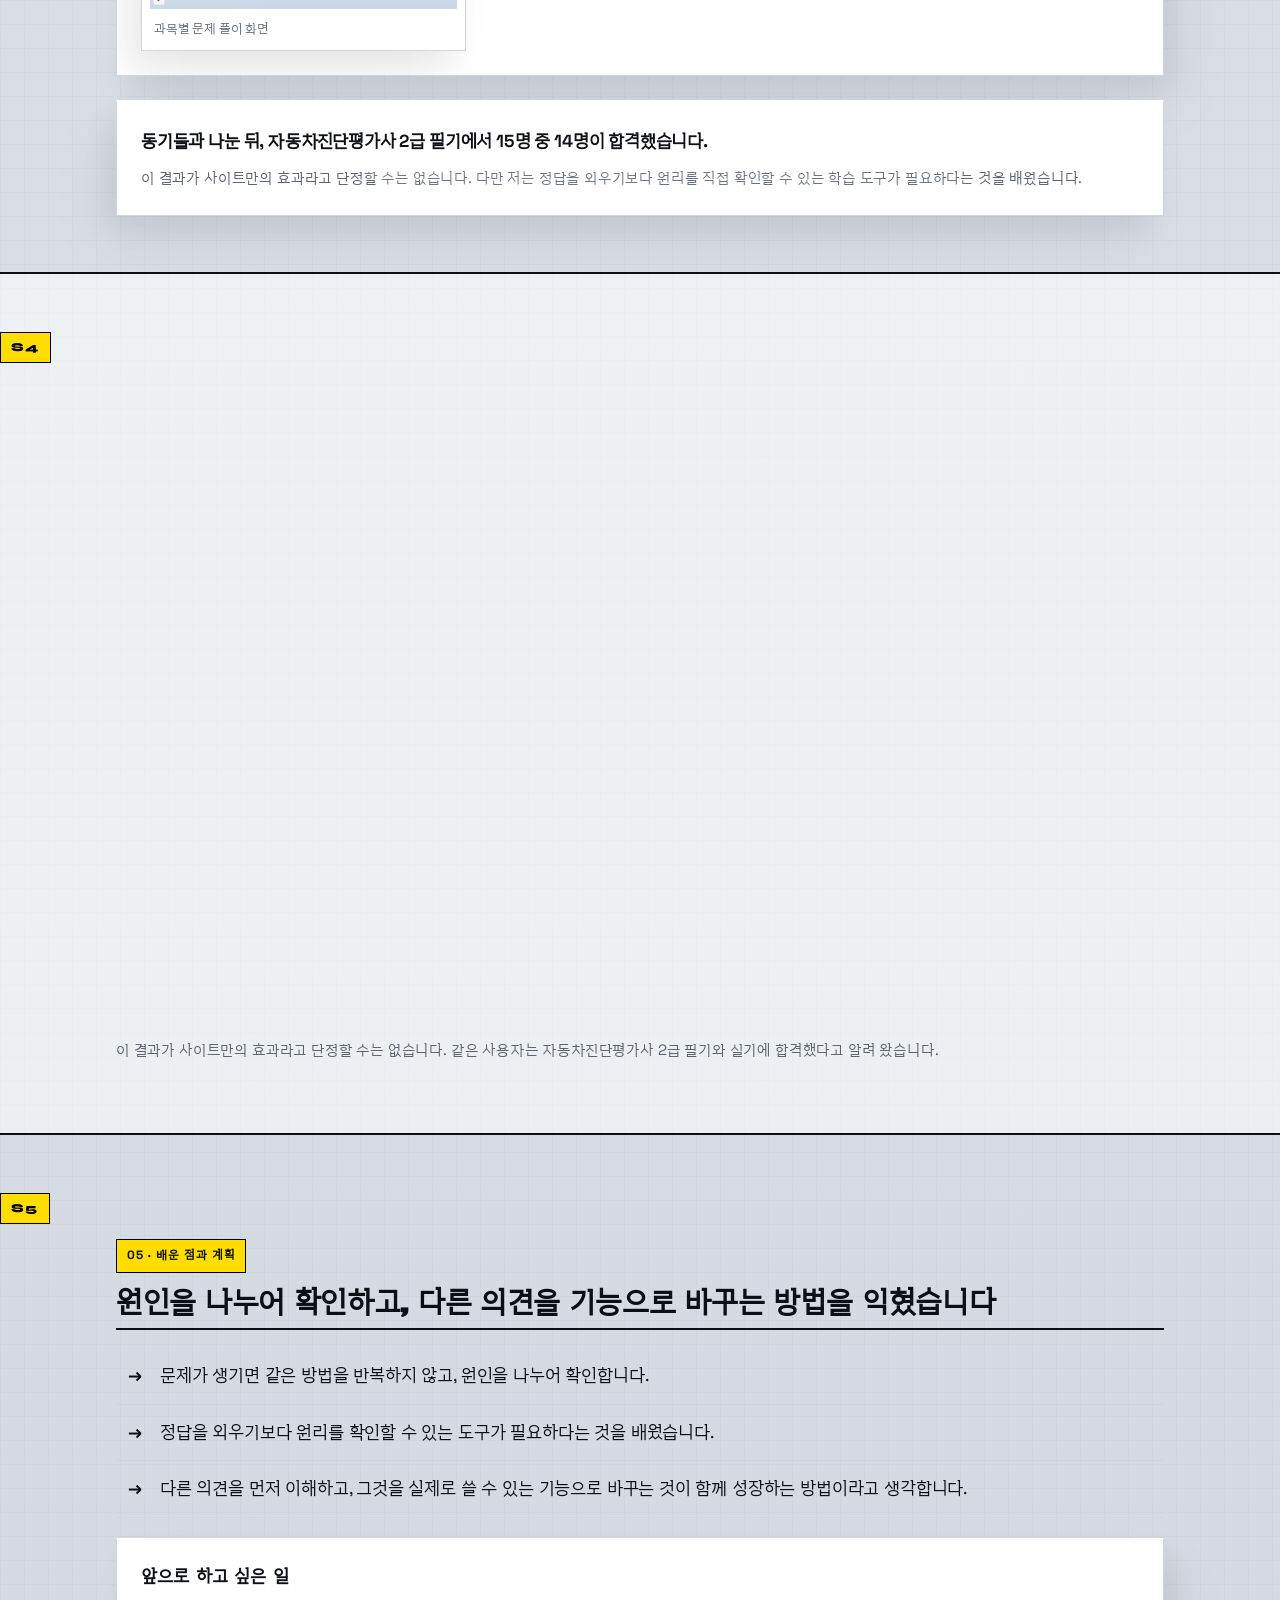
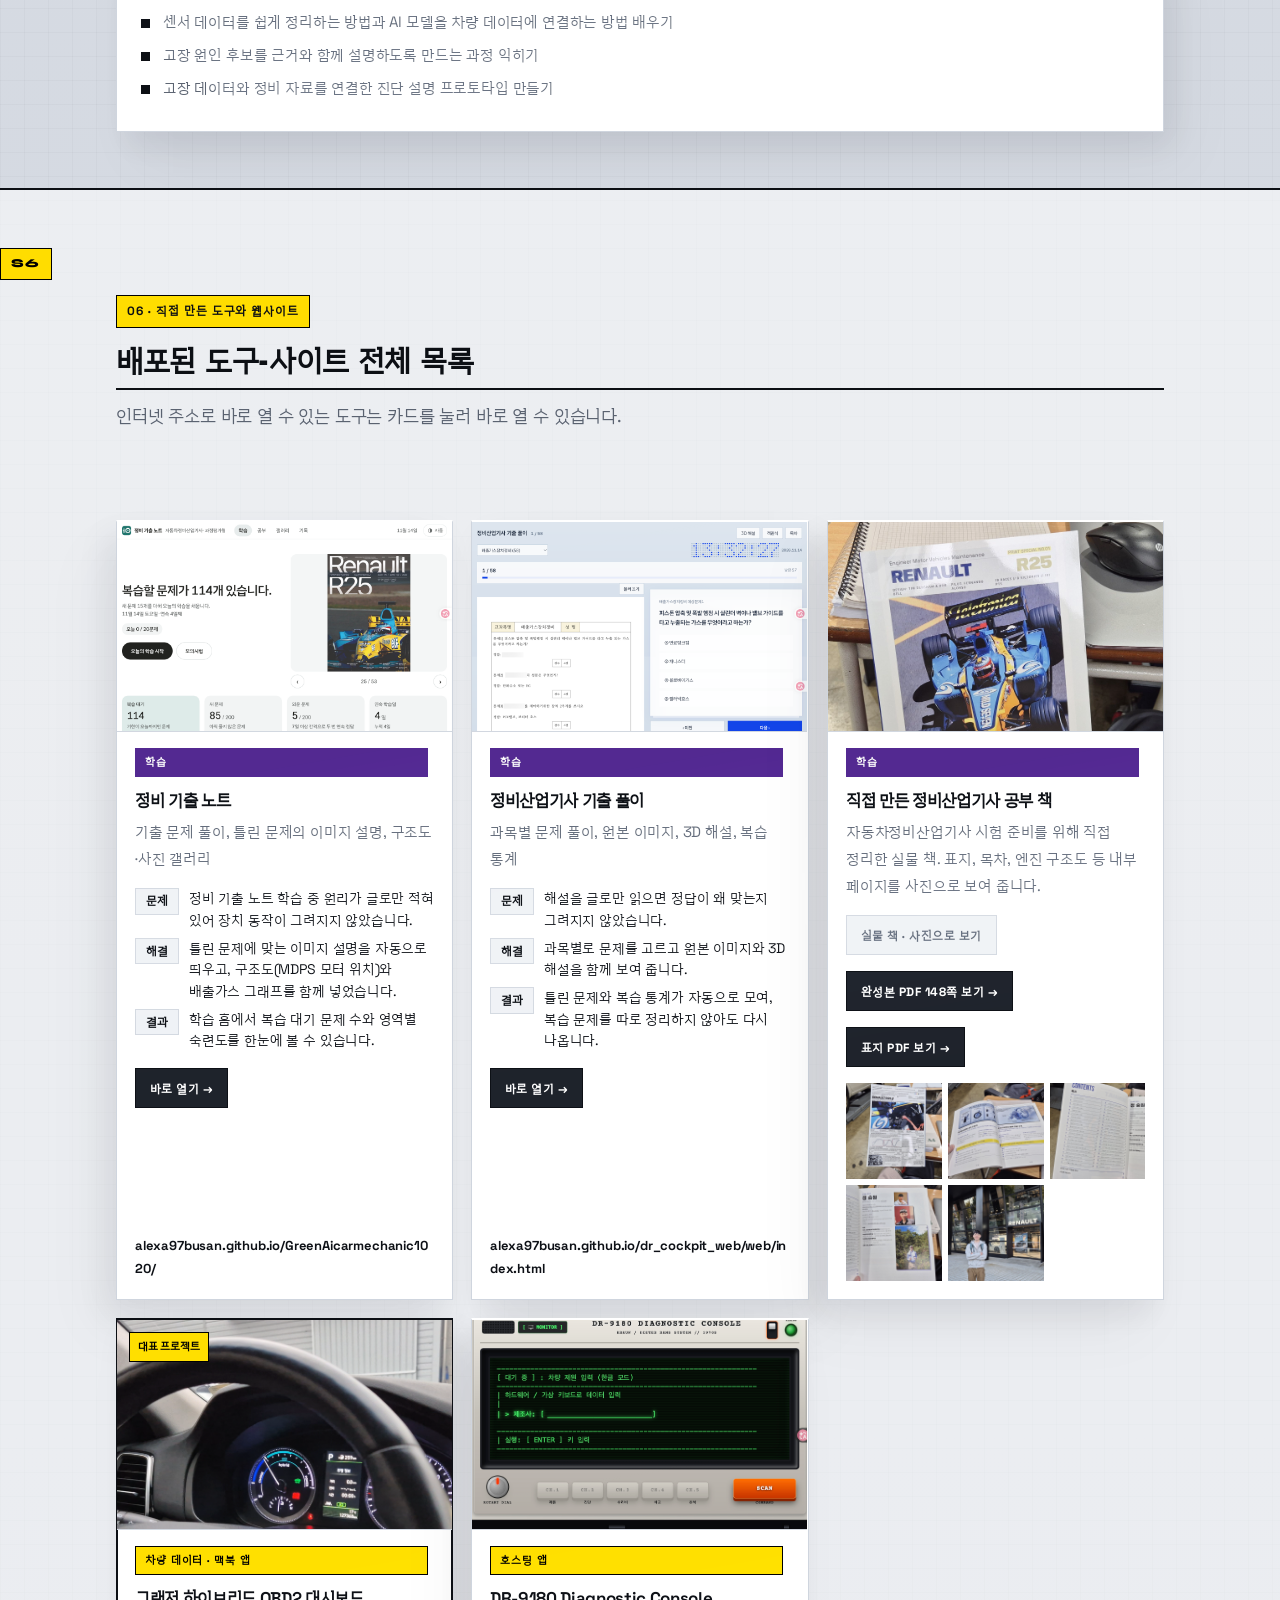
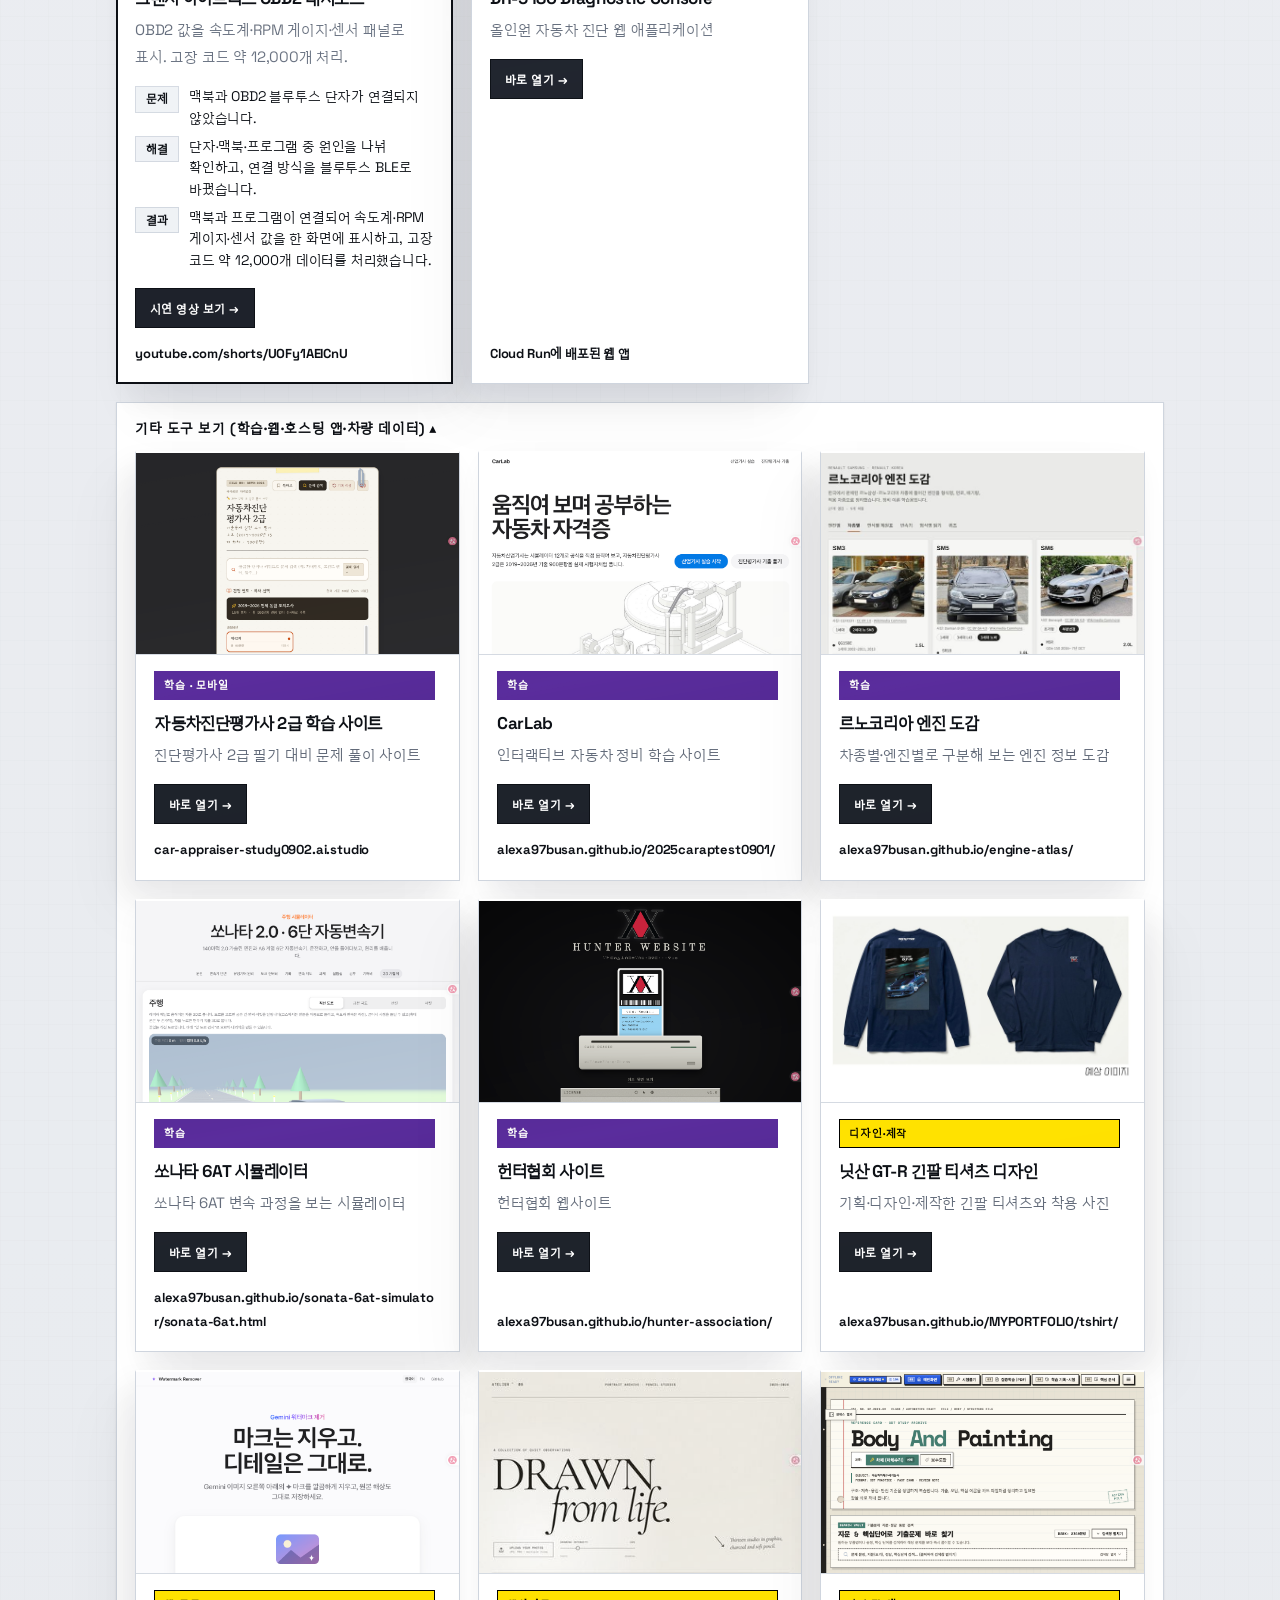
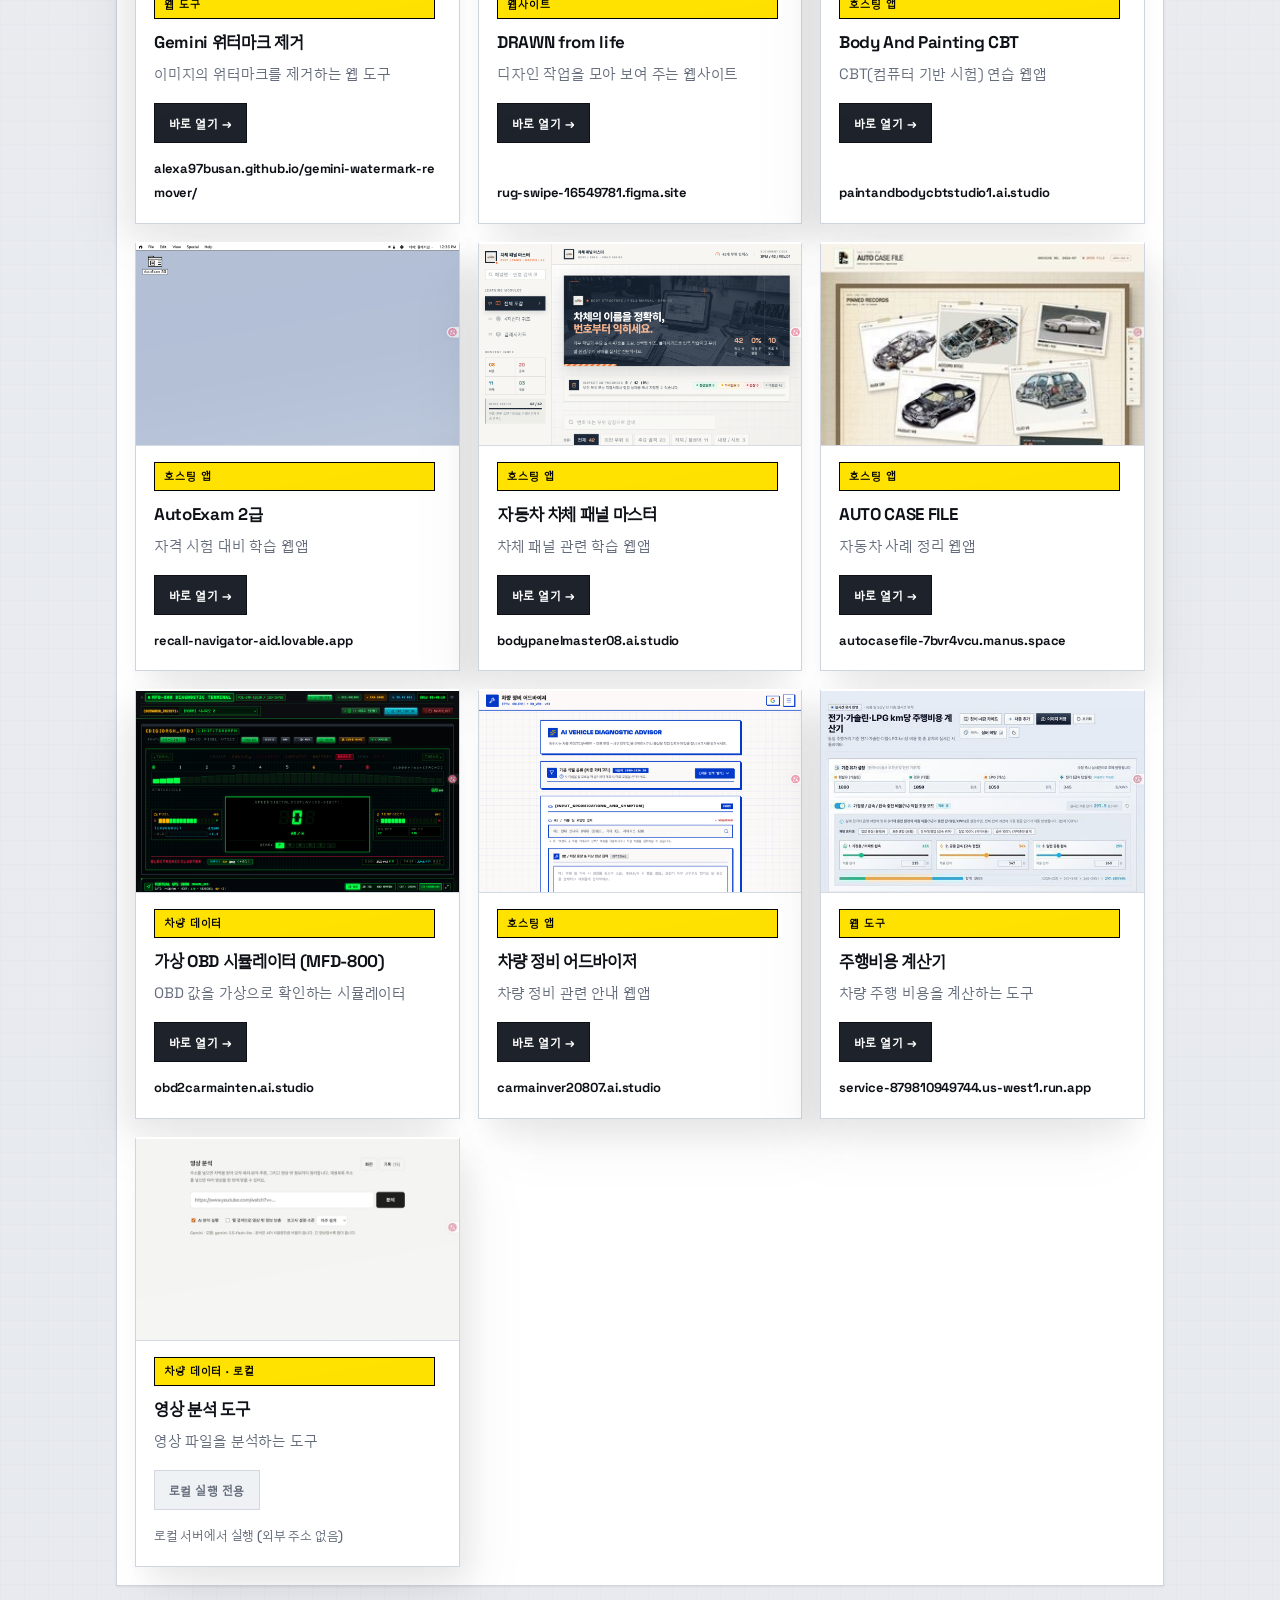
==== commit e5d96c53: "포트폴리오: 닛산 GT-R 긴팔 티셔츠 카드 추가 Co-Authored-By: Claude Haiku 5.5 <noreply@anthropic.com>" ====
--- a/index.html
+++ b/index.html
@@ -445,6 +445,10 @@
         <div class="thumb"><img src="img/hunter.png" alt="헌터협회 사이트 화면" loading="lazy"></div>
         <div class="body"><span class="tag purple">학습</span><h3>헌터협회 사이트</h3><p>헌터협회 웹사이트</p><span class="open">바로 열기 →</span><span class="addr">alexa97busan.github.io/hunter-association/</span></div>
       </a>
+      <a class="tile" data-cat="web" href="https://alexa97busan.github.io/MYPORTFOLIO/tshirt/" target="_blank" rel="noopener">
+        <div class="thumb"><img src="tshirt/design.jpg" alt="닛산 GT-R 긴팔 티셔츠 디자인 시안" loading="lazy"></div>
+        <div class="body"><span class="tag teal">디자인·제작</span><h3>닛산 GT-R 긴팔 티셔츠 디자인</h3><p>기획·디자인·제작한 긴팔 티셔츠와 착용 사진</p><span class="open">바로 열기 →</span><span class="addr">alexa97busan.github.io/MYPORTFOLIO/tshirt/</span></div>
+      </a>
       <a class="tile" data-cat="web" href="https://alexa97busan.github.io/gemini-watermark-remover/" target="_blank" rel="noopener">
         <div class="thumb"><img src="img/gemini.png" alt="Gemini 워터마크 제거 웹 도구 화면" loading="lazy"></div>
         <div class="body"><span class="tag teal">웹 도구</span><h3>Gemini 워터마크 제거</h3><p>이미지의 워터마크를 제거하는 웹 도구</p><span class="open">바로 열기 →</span><span class="addr">alexa97busan.github.io/gemini-watermark-remover/</span></div>
